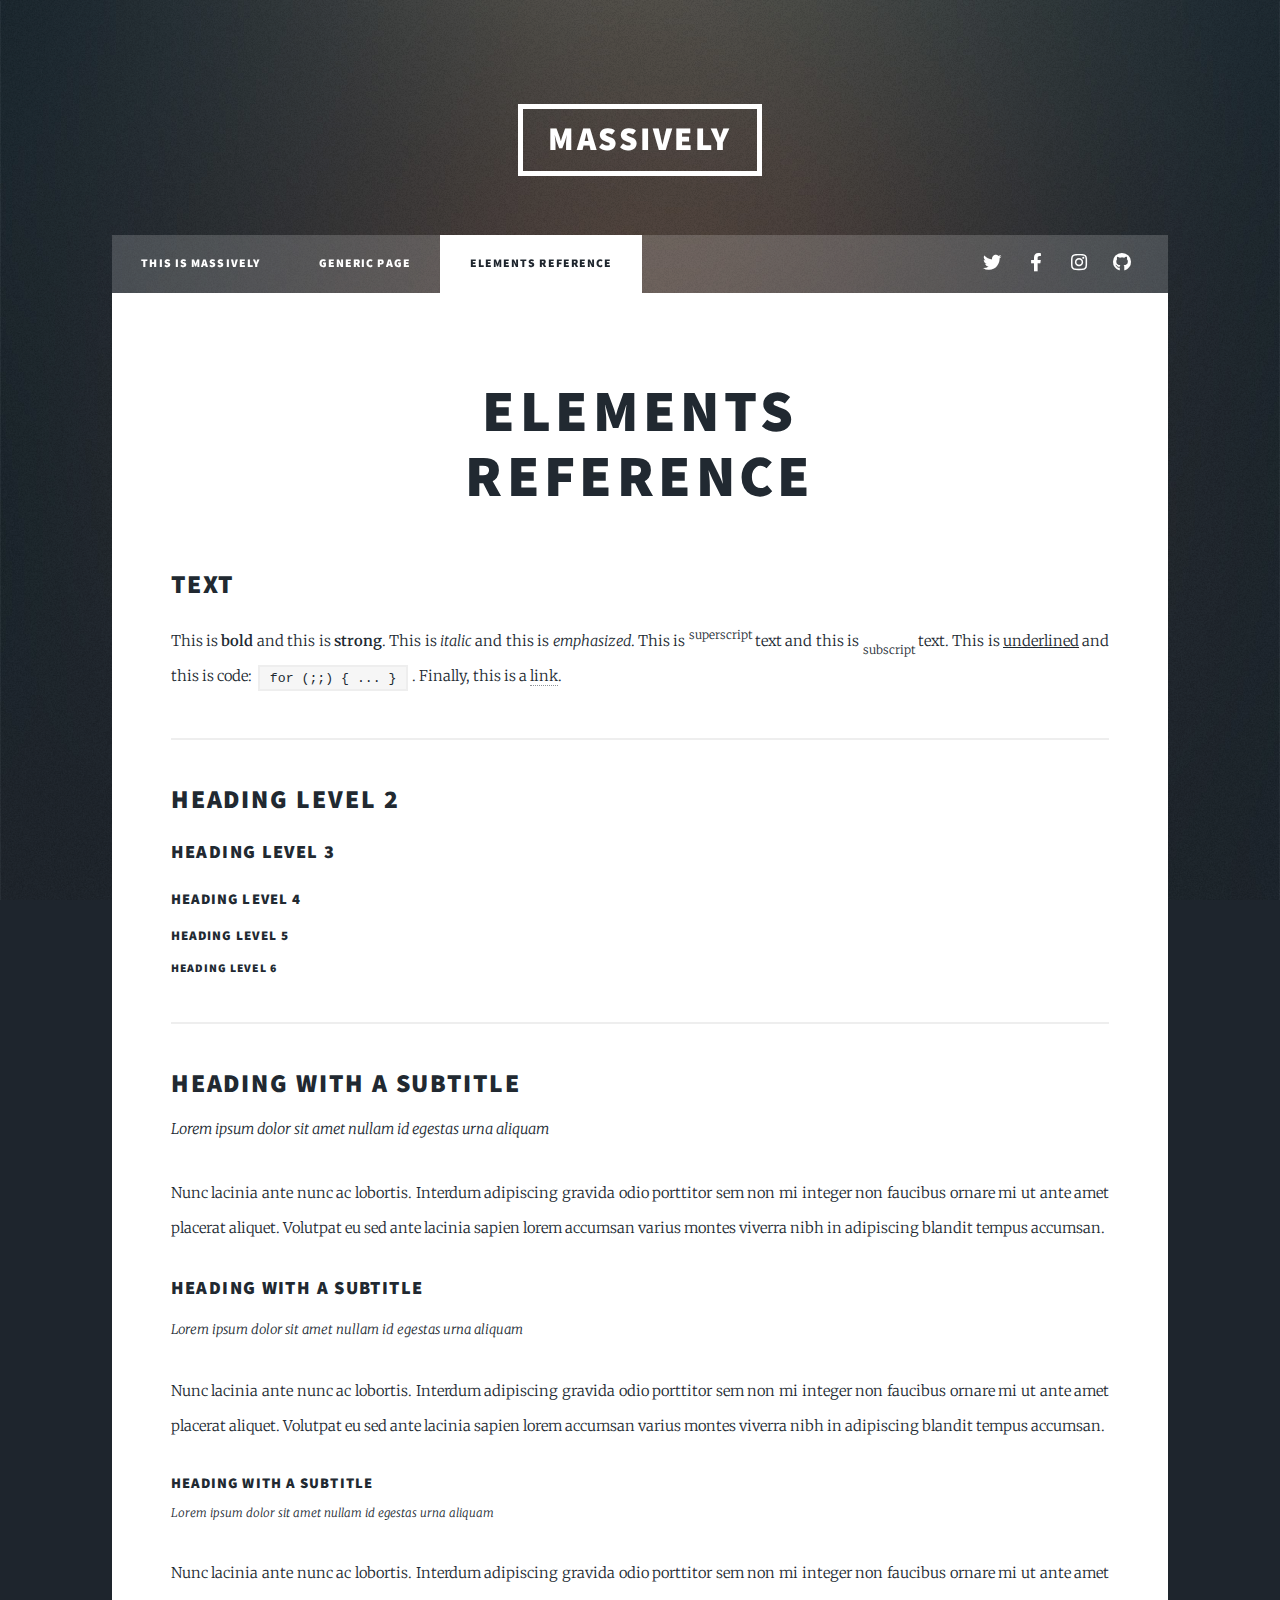
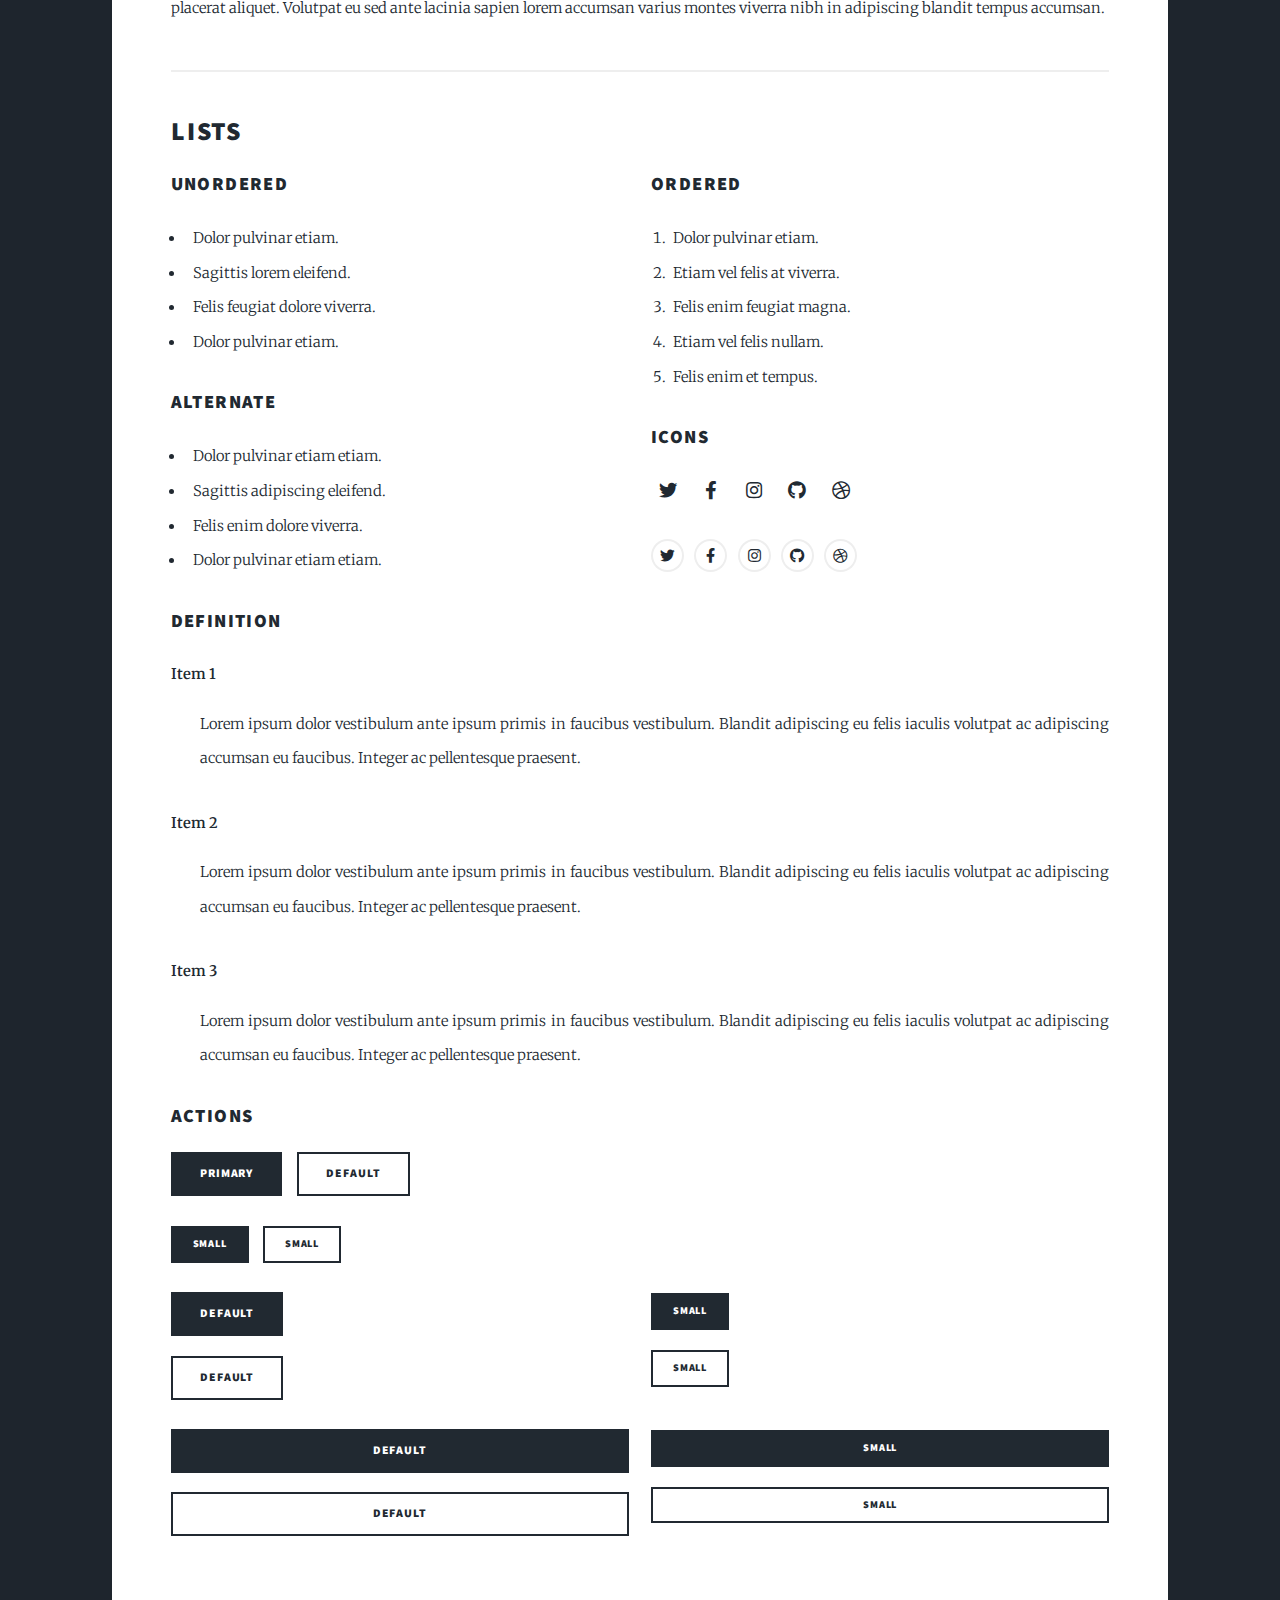
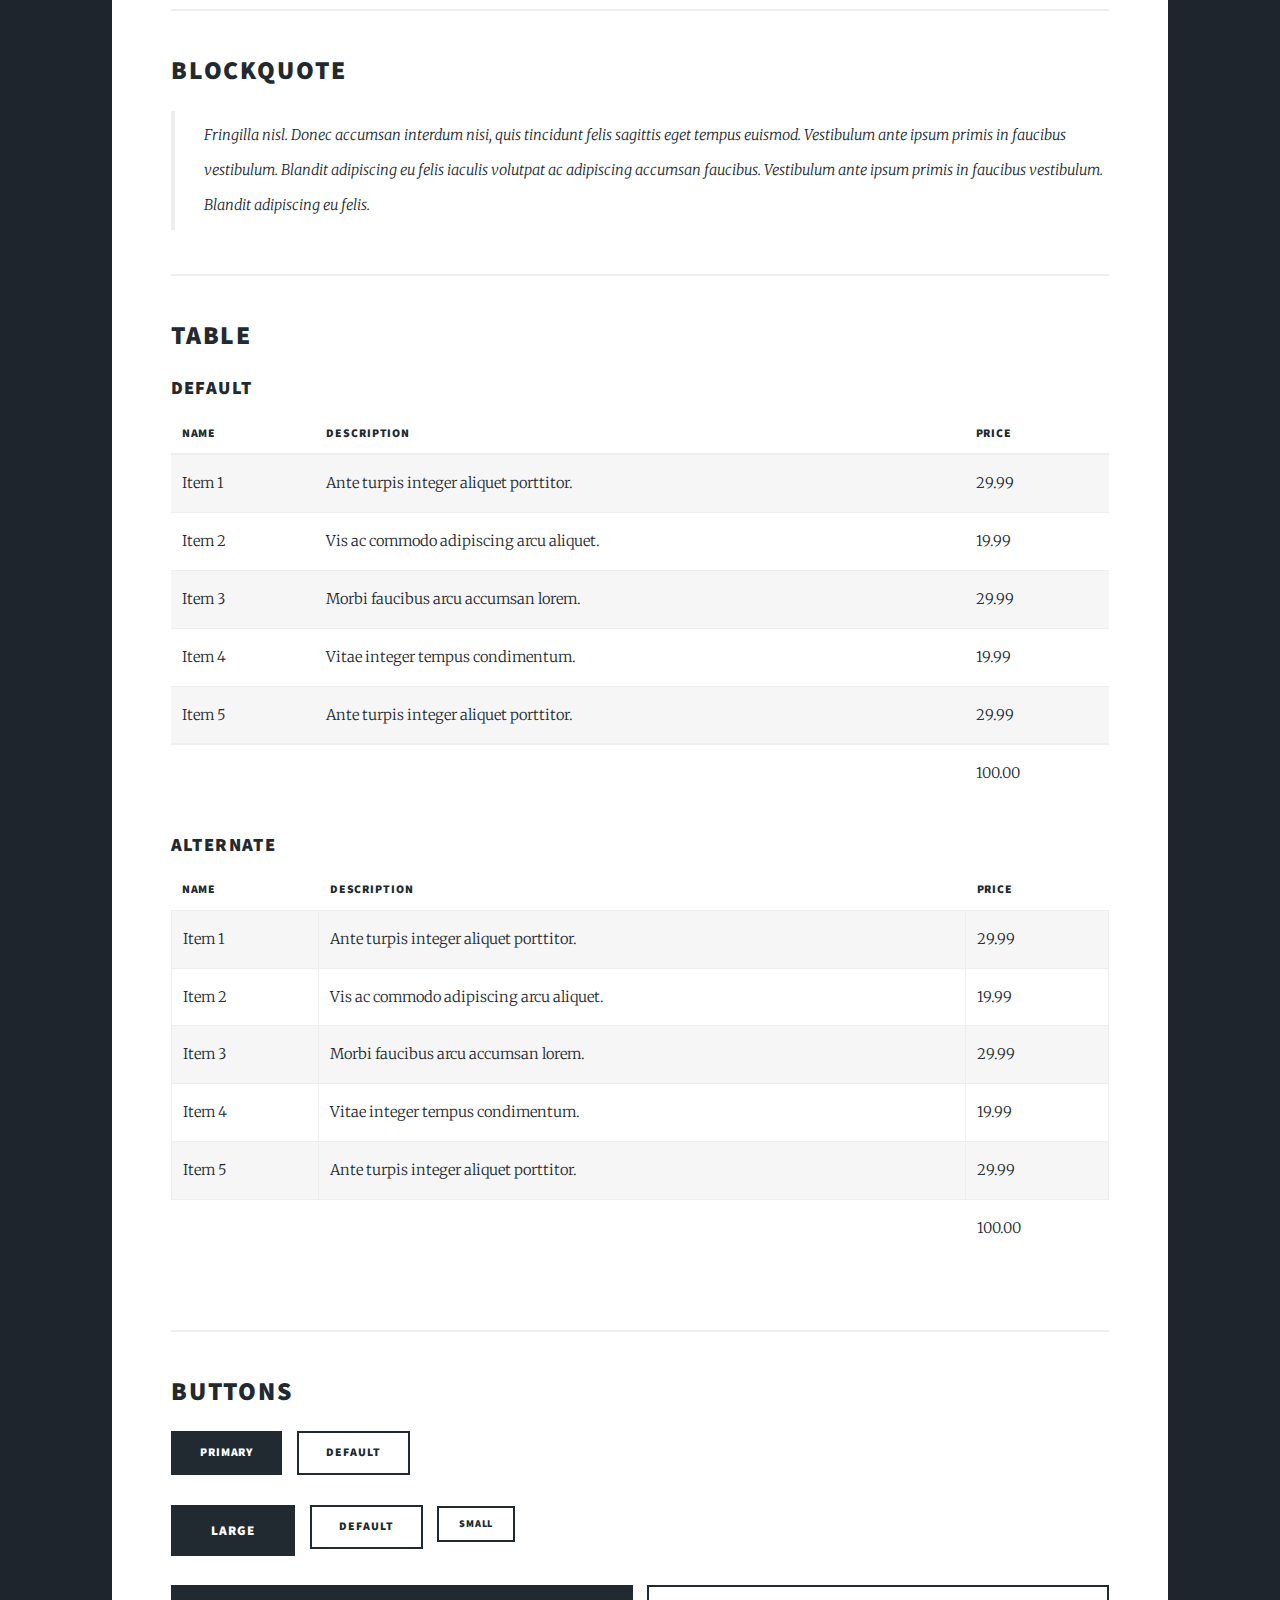
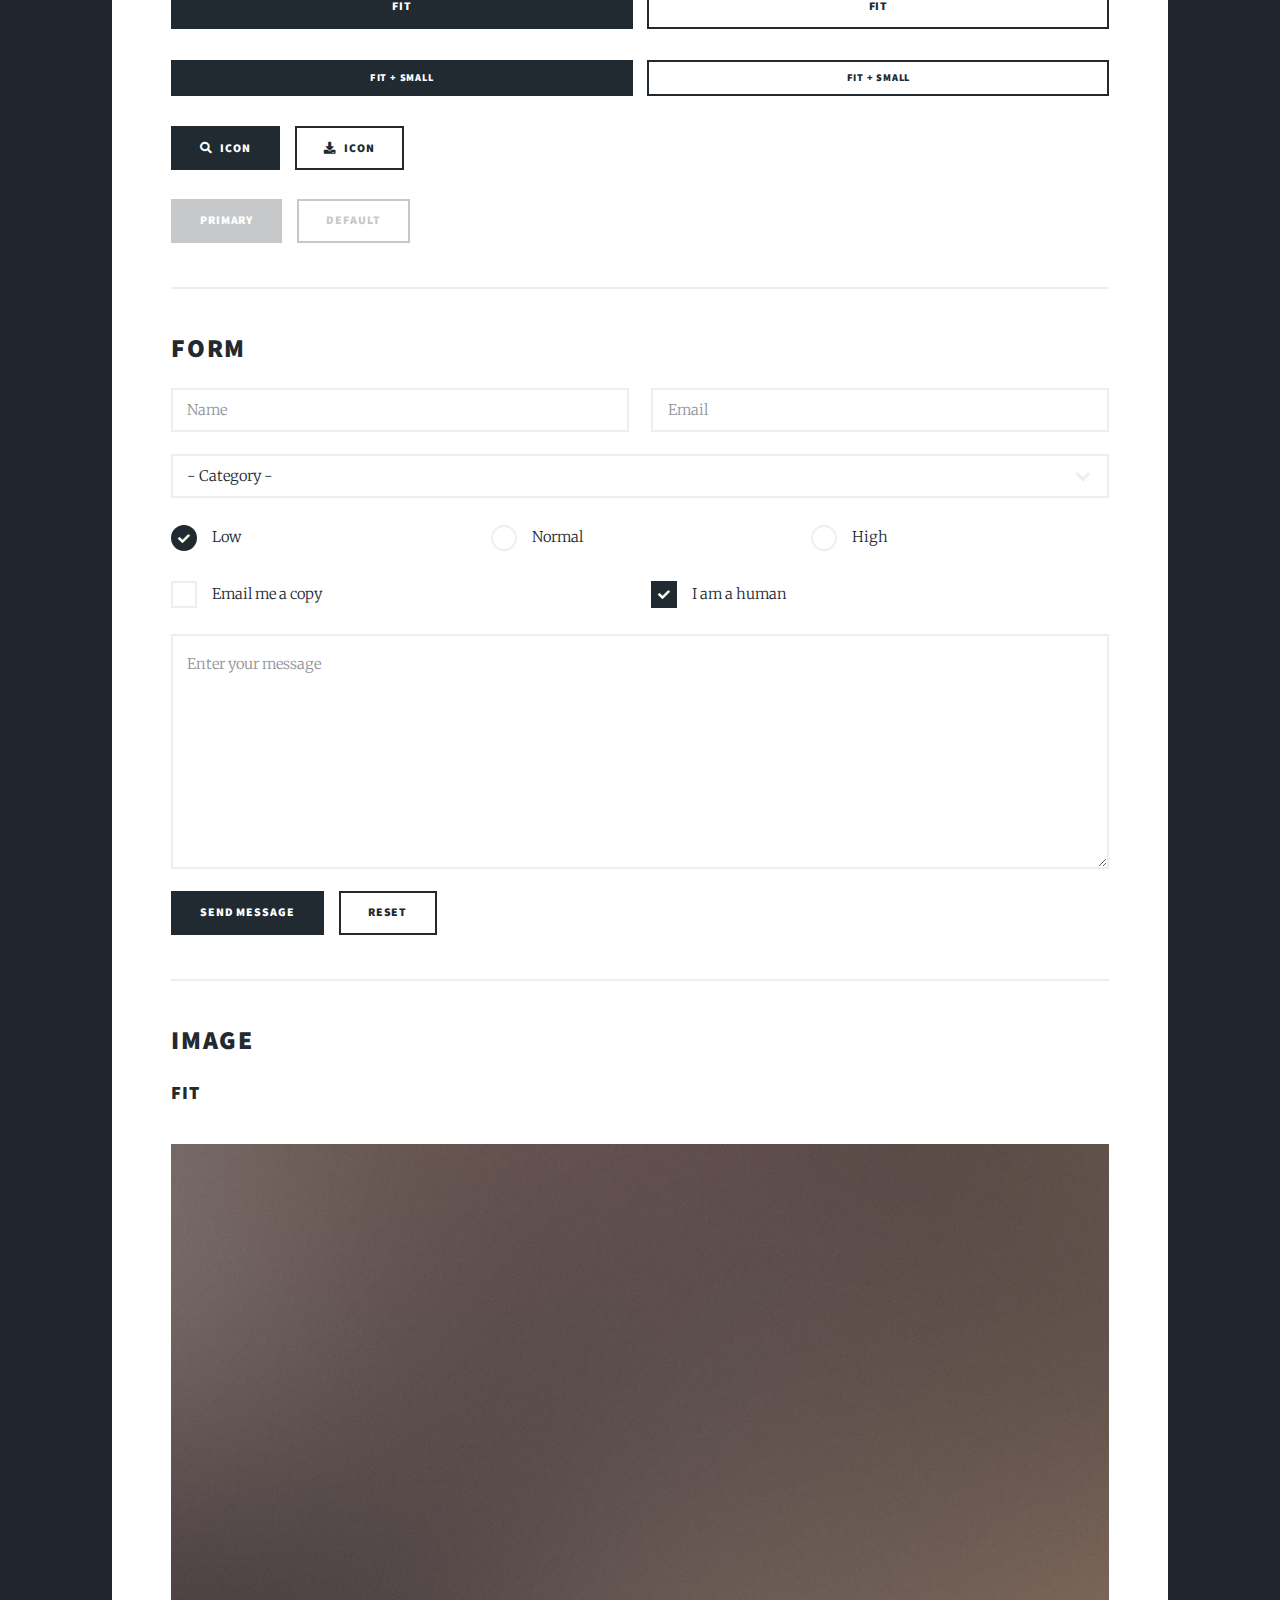
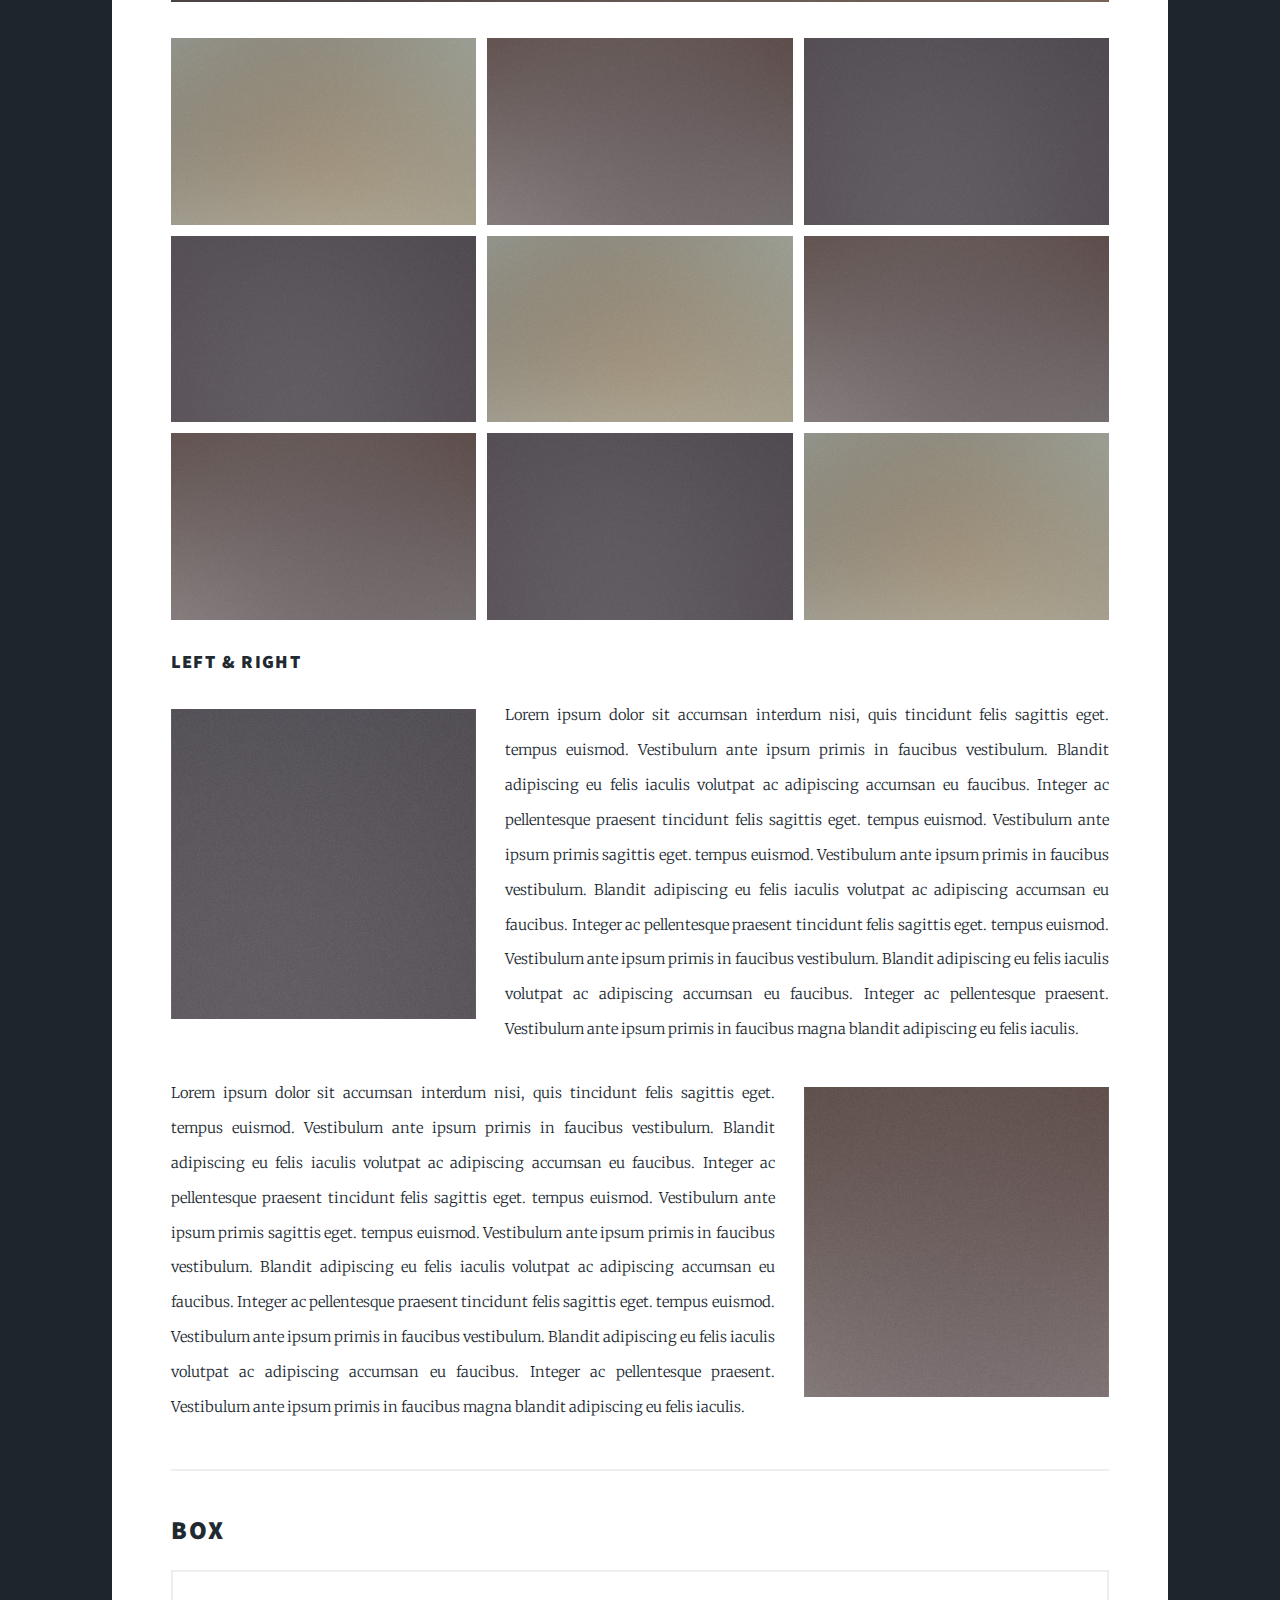
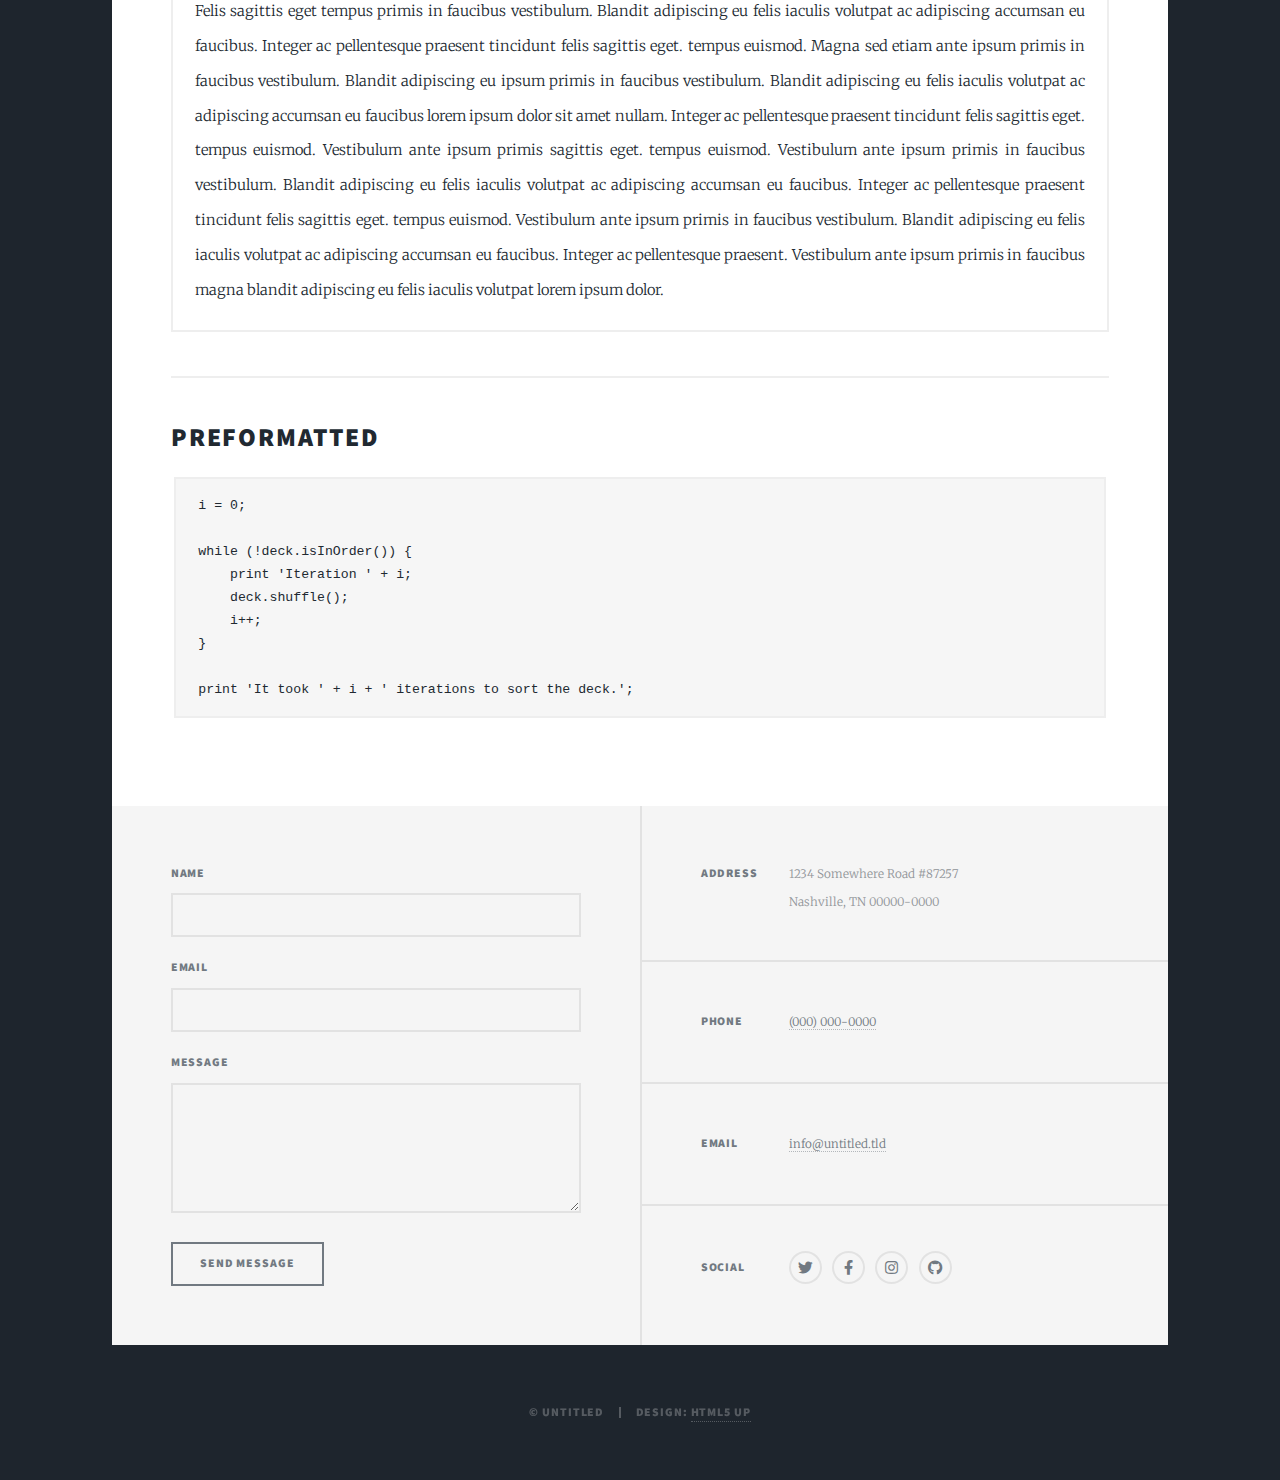
==== elements.html @ c877a927 "Version 1" ====
<!DOCTYPE HTML>
<!--
	Massively by HTML5 UP
	html5up.net | @ajlkn
	Free for personal and commercial use under the CCA 3.0 license (html5up.net/license)
-->
<html>
	<head>
		<title>Elements Reference - Massively by HTML5 UP</title>
		<meta charset="utf-8" />
		<meta name="viewport" content="width=device-width, initial-scale=1, user-scalable=no" />
		<link rel="stylesheet" href="assets/css/main.css" />
		<noscript><link rel="stylesheet" href="assets/css/noscript.css" /></noscript>
	</head>
	<body class="is-preload">

		<!-- Wrapper -->
			<div id="wrapper">

				<!-- Header -->
					<header id="header">
						<a href="index.html" class="logo">Massively</a>
					</header>

				<!-- Nav -->
					<nav id="nav">
						<ul class="links">
							<li><a href="index.html">This is Massively</a></li>
							<li><a href="generic.html">Generic Page</a></li>
							<li class="active"><a href="elements.html">Elements Reference</a></li>
						</ul>
						<ul class="icons">
							<li><a href="#" class="icon brands fa-twitter"><span class="label">Twitter</span></a></li>
							<li><a href="#" class="icon brands fa-facebook-f"><span class="label">Facebook</span></a></li>
							<li><a href="#" class="icon brands fa-instagram"><span class="label">Instagram</span></a></li>
							<li><a href="#" class="icon brands fa-github"><span class="label">GitHub</span></a></li>
						</ul>
					</nav>

				<!-- Main -->
					<div id="main">

						<!-- Post -->
							<section class="post">
								<header class="major">
									<h1>Elements<br />
									Reference</h1>
								</header>

								<!-- Text stuff -->
									<h2>Text</h2>
									<p>This is <b>bold</b> and this is <strong>strong</strong>. This is <i>italic</i> and this is <em>emphasized</em>.
									This is <sup>superscript</sup> text and this is <sub>subscript</sub> text.
									This is <u>underlined</u> and this is code: <code>for (;;) { ... }</code>.
									Finally, this is a <a href="#">link</a>.</p>
									<hr />
									<h2>Heading Level 2</h2>
									<h3>Heading Level 3</h3>
									<h4>Heading Level 4</h4>
									<h5>Heading Level 5</h5>
									<h6>Heading Level 6</h6>
									<hr />
									<header>
										<h2>Heading with a Subtitle</h2>
										<p>Lorem ipsum dolor sit amet nullam id egestas urna aliquam</p>
									</header>
									<p>Nunc lacinia ante nunc ac lobortis. Interdum adipiscing gravida odio porttitor sem non mi integer non faucibus ornare mi ut ante amet placerat aliquet. Volutpat eu sed ante lacinia sapien lorem accumsan varius montes viverra nibh in adipiscing blandit tempus accumsan.</p>
									<header>
										<h3>Heading with a Subtitle</h3>
										<p>Lorem ipsum dolor sit amet nullam id egestas urna aliquam</p>
									</header>
									<p>Nunc lacinia ante nunc ac lobortis. Interdum adipiscing gravida odio porttitor sem non mi integer non faucibus ornare mi ut ante amet placerat aliquet. Volutpat eu sed ante lacinia sapien lorem accumsan varius montes viverra nibh in adipiscing blandit tempus accumsan.</p>
									<header>
										<h4>Heading with a Subtitle</h4>
										<p>Lorem ipsum dolor sit amet nullam id egestas urna aliquam</p>
									</header>
									<p>Nunc lacinia ante nunc ac lobortis. Interdum adipiscing gravida odio porttitor sem non mi integer non faucibus ornare mi ut ante amet placerat aliquet. Volutpat eu sed ante lacinia sapien lorem accumsan varius montes viverra nibh in adipiscing blandit tempus accumsan.</p>

									<hr />

								<!-- Lists -->
									<h2>Lists</h2>
									<div class="row">
										<div class="col-6 col-12-small">

											<h3>Unordered</h3>
											<ul>
												<li>Dolor pulvinar etiam.</li>
												<li>Sagittis lorem eleifend.</li>
												<li>Felis feugiat dolore viverra.</li>
												<li>Dolor pulvinar etiam.</li>
											</ul>

											<h3>Alternate</h3>
											<ul class="alt">
												<li>Dolor pulvinar etiam etiam.</li>
												<li>Sagittis adipiscing eleifend.</li>
												<li>Felis enim dolore viverra.</li>
												<li>Dolor pulvinar etiam etiam.</li>
											</ul>

										</div>
										<div class="col-6 col-12-small">

											<h3>Ordered</h3>
											<ol>
												<li>Dolor pulvinar etiam.</li>
												<li>Etiam vel felis at viverra.</li>
												<li>Felis enim feugiat magna.</li>
												<li>Etiam vel felis nullam.</li>
												<li>Felis enim et tempus.</li>
											</ol>

											<h3>Icons</h3>
											<ul class="icons">
												<li><a href="#" class="icon brands fa-twitter"><span class="label">Twitter</span></a></li>
												<li><a href="#" class="icon brands fa-facebook-f"><span class="label">Facebook</span></a></li>
												<li><a href="#" class="icon brands fa-instagram"><span class="label">Instagram</span></a></li>
												<li><a href="#" class="icon brands fa-github"><span class="label">Github</span></a></li>
												<li><a href="#" class="icon brands fa-dribbble"><span class="label">Dribbble</span></a></li>
											</ul>
											<ul class="icons alt">
												<li><a href="#" class="icon brands alt fa-twitter"><span class="label">Twitter</span></a></li>
												<li><a href="#" class="icon brands alt fa-facebook-f"><span class="label">Facebook</span></a></li>
												<li><a href="#" class="icon brands alt fa-instagram"><span class="label">Instagram</span></a></li>
												<li><a href="#" class="icon brands alt fa-github"><span class="label">Github</span></a></li>
												<li><a href="#" class="icon brands alt fa-dribbble"><span class="label">Dribbble</span></a></li>
											</ul>

										</div>
									</div>
									<h3>Definition</h3>
									<dl>
										<dt>Item 1</dt>
										<dd>
											<p>Lorem ipsum dolor vestibulum ante ipsum primis in faucibus vestibulum. Blandit adipiscing eu felis iaculis volutpat ac adipiscing accumsan eu faucibus. Integer ac pellentesque praesent.</p>
										</dd>
										<dt>Item 2</dt>
										<dd>
											<p>Lorem ipsum dolor vestibulum ante ipsum primis in faucibus vestibulum. Blandit adipiscing eu felis iaculis volutpat ac adipiscing accumsan eu faucibus. Integer ac pellentesque praesent.</p>
										</dd>
										<dt>Item 3</dt>
										<dd>
											<p>Lorem ipsum dolor vestibulum ante ipsum primis in faucibus vestibulum. Blandit adipiscing eu felis iaculis volutpat ac adipiscing accumsan eu faucibus. Integer ac pellentesque praesent.</p>
										</dd>
									</dl>

									<h3>Actions</h3>
									<ul class="actions">
										<li><a href="#" class="button primary">Primary</a></li>
										<li><a href="#" class="button">Default</a></li>
									</ul>
									<ul class="actions small">
										<li><a href="#" class="button primary small">Small</a></li>
										<li><a href="#" class="button small">Small</a></li>
									</ul>
									<div class="row">
										<div class="col-6 col-12-small">
											<ul class="actions stacked">
												<li><a href="#" class="button primary">Default</a></li>
												<li><a href="#" class="button">Default</a></li>
											</ul>
										</div>
										<div class="col-6 col-12-small">
											<ul class="actions stacked">
												<li><a href="#" class="button primary small">Small</a></li>
												<li><a href="#" class="button small">Small</a></li>
											</ul>
										</div>
									</div>
									<div class="row">
										<div class="col-6 col-12-small">
											<ul class="actions stacked">
												<li><a href="#" class="button primary fit">Default</a></li>
												<li><a href="#" class="button fit">Default</a></li>
											</ul>
										</div>
										<div class="col-6 col-12-small">
											<ul class="actions stacked">
												<li><a href="#" class="button primary small fit">Small</a></li>
												<li><a href="#" class="button small fit">Small</a></li>
											</ul>
										</div>
									</div>

									<hr />

								<!-- Blockquote -->
									<h2>Blockquote</h2>
									<blockquote>Fringilla nisl. Donec accumsan interdum nisi, quis tincidunt felis sagittis eget tempus euismod. Vestibulum ante ipsum primis in faucibus vestibulum. Blandit adipiscing eu felis iaculis volutpat ac adipiscing accumsan faucibus. Vestibulum ante ipsum primis in faucibus vestibulum. Blandit adipiscing eu felis.</blockquote>

									<hr />

								<!-- Table -->
									<h2>Table</h2>

									<h3>Default</h3>
									<div class="table-wrapper">
										<table>
											<thead>
												<tr>
													<th>Name</th>
													<th>Description</th>
													<th>Price</th>
												</tr>
											</thead>
											<tbody>
												<tr>
													<td>Item 1</td>
													<td>Ante turpis integer aliquet porttitor.</td>
													<td>29.99</td>
												</tr>
												<tr>
													<td>Item 2</td>
													<td>Vis ac commodo adipiscing arcu aliquet.</td>
													<td>19.99</td>
												</tr>
												<tr>
													<td>Item 3</td>
													<td> Morbi faucibus arcu accumsan lorem.</td>
													<td>29.99</td>
												</tr>
												<tr>
													<td>Item 4</td>
													<td>Vitae integer tempus condimentum.</td>
													<td>19.99</td>
												</tr>
												<tr>
													<td>Item 5</td>
													<td>Ante turpis integer aliquet porttitor.</td>
													<td>29.99</td>
												</tr>
											</tbody>
											<tfoot>
												<tr>
													<td colspan="2"></td>
													<td>100.00</td>
												</tr>
											</tfoot>
										</table>
									</div>

									<h3>Alternate</h3>
									<div class="table-wrapper">
										<table class="alt">
											<thead>
												<tr>
													<th>Name</th>
													<th>Description</th>
													<th>Price</th>
												</tr>
											</thead>
											<tbody>
												<tr>
													<td>Item 1</td>
													<td>Ante turpis integer aliquet porttitor.</td>
													<td>29.99</td>
												</tr>
												<tr>
													<td>Item 2</td>
													<td>Vis ac commodo adipiscing arcu aliquet.</td>
													<td>19.99</td>
												</tr>
												<tr>
													<td>Item 3</td>
													<td> Morbi faucibus arcu accumsan lorem.</td>
													<td>29.99</td>
												</tr>
												<tr>
													<td>Item 4</td>
													<td>Vitae integer tempus condimentum.</td>
													<td>19.99</td>
												</tr>
												<tr>
													<td>Item 5</td>
													<td>Ante turpis integer aliquet porttitor.</td>
													<td>29.99</td>
												</tr>
											</tbody>
											<tfoot>
												<tr>
													<td colspan="2"></td>
													<td>100.00</td>
												</tr>
											</tfoot>
										</table>
									</div>

									<hr />

								<!-- Buttons -->
									<h2>Buttons</h2>
									<ul class="actions">
										<li><a href="#" class="button primary">Primary</a></li>
										<li><a href="#" class="button">Default</a></li>
									</ul>
									<ul class="actions">
										<li><a href="#" class="button primary large">Large</a></li>
										<li><a href="#" class="button">Default</a></li>
										<li><a href="#" class="button small">Small</a></li>
									</ul>
									<ul class="actions fit">
										<li><a href="#" class="button primary fit">Fit</a></li>
										<li><a href="#" class="button fit">Fit</a></li>
									</ul>
									<ul class="actions fit small">
										<li><a href="#" class="button primary fit small">Fit + Small</a></li>
										<li><a href="#" class="button fit small">Fit + Small</a></li>
									</ul>
									<ul class="actions">
										<li><a href="#" class="button primary icon solid fa-search">Icon</a></li>
										<li><a href="#" class="button icon solid fa-download">Icon</a></li>
									</ul>
									<ul class="actions">
										<li><span class="button primary disabled">Primary</span></li>
										<li><span class="button disabled">Default</span></li>
									</ul>

									<hr />

								<!-- Form -->
									<h2>Form</h2>

									<form method="post" action="#">
										<div class="row gtr-uniform">
											<div class="col-6 col-12-xsmall">
												<input type="text" name="demo-name" id="demo-name" value="" placeholder="Name" />
											</div>
											<div class="col-6 col-12-xsmall">
												<input type="email" name="demo-email" id="demo-email" value="" placeholder="Email" />
											</div>
											<!-- Break -->
											<div class="col-12">
												<select name="demo-category" id="demo-category">
													<option value="">- Category -</option>
													<option value="1">Manufacturing</option>
													<option value="1">Shipping</option>
													<option value="1">Administration</option>
													<option value="1">Human Resources</option>
												</select>
											</div>
											<!-- Break -->
											<div class="col-4 col-12-small">
												<input type="radio" id="demo-priority-low" name="demo-priority" checked>
												<label for="demo-priority-low">Low</label>
											</div>
											<div class="col-4 col-12-small">
												<input type="radio" id="demo-priority-normal" name="demo-priority">
												<label for="demo-priority-normal">Normal</label>
											</div>
											<div class="col-4 col-12-small">
												<input type="radio" id="demo-priority-high" name="demo-priority">
												<label for="demo-priority-high">High</label>
											</div>
											<!-- Break -->
											<div class="col-6 col-12-small">
												<input type="checkbox" id="demo-copy" name="demo-copy">
												<label for="demo-copy">Email me a copy</label>
											</div>
											<div class="col-6 col-12-small">
												<input type="checkbox" id="demo-human" name="demo-human" checked>
												<label for="demo-human">I am a human</label>
											</div>
											<!-- Break -->
											<div class="col-12">
												<textarea name="demo-message" id="demo-message" placeholder="Enter your message" rows="6"></textarea>
											</div>
											<!-- Break -->
											<div class="col-12">
												<ul class="actions">
													<li><input type="submit" value="Send Message" class="primary" /></li>
													<li><input type="reset" value="Reset" /></li>
												</ul>
											</div>
										</div>
									</form>

									<hr />

								<!-- Image -->
									<h2>Image</h2>

									<h3>Fit</h3>
									<span class="image fit"><img src="images/pic01.jpg" alt="" /></span>
									<div class="box alt">
										<div class="row gtr-50 gtr-uniform">
											<div class="col-4"><span class="image fit"><img src="images/pic02.jpg" alt="" /></span></div>
											<div class="col-4"><span class="image fit"><img src="images/pic03.jpg" alt="" /></span></div>
											<div class="col-4"><span class="image fit"><img src="images/pic04.jpg" alt="" /></span></div>
											<!-- Break -->
											<div class="col-4"><span class="image fit"><img src="images/pic04.jpg" alt="" /></span></div>
											<div class="col-4"><span class="image fit"><img src="images/pic02.jpg" alt="" /></span></div>
											<div class="col-4"><span class="image fit"><img src="images/pic03.jpg" alt="" /></span></div>
											<!-- Break -->
											<div class="col-4"><span class="image fit"><img src="images/pic03.jpg" alt="" /></span></div>
											<div class="col-4"><span class="image fit"><img src="images/pic04.jpg" alt="" /></span></div>
											<div class="col-4"><span class="image fit"><img src="images/pic02.jpg" alt="" /></span></div>
										</div>
									</div>

									<h3>Left &amp; Right</h3>
									<p><span class="image left"><img src="images/pic08.jpg" alt="" /></span>Lorem ipsum dolor sit accumsan interdum nisi, quis tincidunt felis sagittis eget. tempus euismod. Vestibulum ante ipsum primis in faucibus vestibulum. Blandit adipiscing eu felis iaculis volutpat ac adipiscing accumsan eu faucibus. Integer ac pellentesque praesent tincidunt felis sagittis eget. tempus euismod. Vestibulum ante ipsum primis sagittis eget. tempus euismod. Vestibulum ante ipsum primis in faucibus vestibulum. Blandit adipiscing eu felis iaculis volutpat ac adipiscing accumsan eu faucibus. Integer ac pellentesque praesent tincidunt felis sagittis eget. tempus euismod. Vestibulum ante ipsum primis in faucibus vestibulum. Blandit adipiscing eu felis iaculis volutpat ac adipiscing accumsan eu faucibus. Integer ac pellentesque praesent. Vestibulum ante ipsum primis in faucibus magna blandit adipiscing eu felis iaculis.</p>
									<p><span class="image right"><img src="images/pic09.jpg" alt="" /></span>Lorem ipsum dolor sit accumsan interdum nisi, quis tincidunt felis sagittis eget. tempus euismod. Vestibulum ante ipsum primis in faucibus vestibulum. Blandit adipiscing eu felis iaculis volutpat ac adipiscing accumsan eu faucibus. Integer ac pellentesque praesent tincidunt felis sagittis eget. tempus euismod. Vestibulum ante ipsum primis sagittis eget. tempus euismod. Vestibulum ante ipsum primis in faucibus vestibulum. Blandit adipiscing eu felis iaculis volutpat ac adipiscing accumsan eu faucibus. Integer ac pellentesque praesent tincidunt felis sagittis eget. tempus euismod. Vestibulum ante ipsum primis in faucibus vestibulum. Blandit adipiscing eu felis iaculis volutpat ac adipiscing accumsan eu faucibus. Integer ac pellentesque praesent. Vestibulum ante ipsum primis in faucibus magna blandit adipiscing eu felis iaculis.</p>

									<hr />

								<!-- Box -->
									<h2>Box</h2>
									<div class="box">
										<p>Felis sagittis eget tempus primis in faucibus vestibulum. Blandit adipiscing eu felis iaculis volutpat ac adipiscing accumsan eu faucibus. Integer ac pellentesque praesent tincidunt felis sagittis eget. tempus euismod. Magna sed etiam ante ipsum primis in faucibus vestibulum. Blandit adipiscing eu ipsum primis in faucibus vestibulum. Blandit adipiscing eu felis iaculis volutpat ac adipiscing accumsan eu faucibus lorem ipsum dolor sit amet nullam. Integer ac pellentesque praesent tincidunt felis sagittis eget. tempus euismod. Vestibulum ante ipsum primis sagittis eget. tempus euismod. Vestibulum ante ipsum primis in faucibus vestibulum. Blandit adipiscing eu felis iaculis volutpat ac adipiscing accumsan eu faucibus. Integer ac pellentesque praesent tincidunt felis sagittis eget. tempus euismod. Vestibulum ante ipsum primis in faucibus vestibulum. Blandit adipiscing eu felis iaculis volutpat ac adipiscing accumsan eu faucibus. Integer ac pellentesque praesent. Vestibulum ante ipsum primis in faucibus magna blandit adipiscing eu felis iaculis volutpat lorem ipsum dolor.</p>
									</div>

									<hr />

								<!-- Preformatted Code -->
									<h2>Preformatted</h2>
									<pre><code>i = 0;

while (!deck.isInOrder()) {
    print 'Iteration ' + i;
    deck.shuffle();
    i++;
}

print 'It took ' + i + ' iterations to sort the deck.';
</code></pre>

							</section>

					</div>

				<!-- Footer -->
					<footer id="footer">
						<section>
							<form method="post" action="#">
								<div class="fields">
									<div class="field">
										<label for="name">Name</label>
										<input type="text" name="name" id="name" />
									</div>
									<div class="field">
										<label for="email">Email</label>
										<input type="text" name="email" id="email" />
									</div>
									<div class="field">
										<label for="message">Message</label>
										<textarea name="message" id="message" rows="3"></textarea>
									</div>
								</div>
								<ul class="actions">
									<li><input type="submit" value="Send Message" /></li>
								</ul>
							</form>
						</section>
						<section class="split contact">
							<section class="alt">
								<h3>Address</h3>
								<p>1234 Somewhere Road #87257<br />
								Nashville, TN 00000-0000</p>
							</section>
							<section>
								<h3>Phone</h3>
								<p><a href="#">(000) 000-0000</a></p>
							</section>
							<section>
								<h3>Email</h3>
								<p><a href="#">info@untitled.tld</a></p>
							</section>
							<section>
								<h3>Social</h3>
								<ul class="icons alt">
									<li><a href="#" class="icon brands alt fa-twitter"><span class="label">Twitter</span></a></li>
									<li><a href="#" class="icon brands alt fa-facebook-f"><span class="label">Facebook</span></a></li>
									<li><a href="#" class="icon brands alt fa-instagram"><span class="label">Instagram</span></a></li>
									<li><a href="#" class="icon brands alt fa-github"><span class="label">GitHub</span></a></li>
								</ul>
							</section>
						</section>
					</footer>

				<!-- Copyright -->
					<div id="copyright">
						<ul><li>&copy; Untitled</li><li>Design: <a href="https://html5up.net">HTML5 UP</a></li></ul>
					</div>

			</div>

		<!-- Scripts -->
			<script src="assets/js/jquery.min.js"></script>
			<script src="assets/js/jquery.scrollex.min.js"></script>
			<script src="assets/js/jquery.scrolly.min.js"></script>
			<script src="assets/js/browser.min.js"></script>
			<script src="assets/js/breakpoints.min.js"></script>
			<script src="assets/js/util.js"></script>
			<script src="assets/js/main.js"></script>

	</body>
</html>
---- assets/css/main.css ----
@import url(fontawesome-all.min.css);
@import url("https://fonts.googleapis.com/css?family=Merriweather:300,700,300italic,700italic|Source+Sans+Pro:900");

/*
	Massively by HTML5 UP
	html5up.net | @ajlkn
	Free for personal and commercial use under the CCA 3.0 license (html5up.net/license)
*/

html, body, div, span, applet, object,
iframe, h1, h2, h3, h4, h5, h6, p, blockquote,
pre, a, abbr, acronym, address, big, cite,
code, del, dfn, em, img, ins, kbd, q, s, samp,
small, strike, strong, sub, sup, tt, var, b,
u, i, center, dl, dt, dd, ol, ul, li, fieldset,
form, label, legend, table, caption, tbody,
tfoot, thead, tr, th, td, article, aside,
canvas, details, embed, figure, figcaption,
footer, header, hgroup, menu, nav, output, ruby,
section, summary, time, mark, audio, video {
	margin: 0;
	padding: 0;
	border: 0;
	font-size: 100%;
	font: inherit;
	vertical-align: baseline;}

article, aside, details, figcaption, figure,
footer, header, hgroup, menu, nav, section {
	display: block;}

body {
	line-height: 1;
}

ol, ul {
	list-style: none;
}

blockquote, q {
	quotes: none;
}

	blockquote:before, blockquote:after, q:before, q:after {
		content: '';
		content: none;
	}

table {
	border-collapse: collapse;
	border-spacing: 0;
}

body {
	-webkit-text-size-adjust: none;
}

mark {
	background-color: transparent;
	color: inherit;
}

input::-moz-focus-inner {
	border: 0;
	padding: 0;
}

input, select, textarea {
	-moz-appearance: none;
	-webkit-appearance: none;
	-ms-appearance: none;
	appearance: none;
}

/* Basic */

	@-ms-viewport {
		width: device-width;
	}

	body {
		-ms-overflow-style: scrollbar;
	}

	@media screen and (max-width: 480px) {

		html, body {
			min-width: 320px;
		}

	}

	html {
		box-sizing: border-box;
	}

	*, *:before, *:after {
		box-sizing: inherit;
	}

	body {
		background-color: #1e252d;
	}

		body.is-preload *, body.is-preload *:before, body.is-preload *:after {
			-moz-animation: none !important;
			-webkit-animation: none !important;
			-ms-animation: none !important;
			animation: none !important;
			-moz-transition: none !important;
			-webkit-transition: none !important;
			-ms-transition: none !important;
			transition: none !important;
		}

/* Type */

	html {
		font-size: 16pt;
	}

		@media screen and (max-width: 1680px) {

			html {
				font-size: 12pt;
			}

		}

		@media screen and (max-width: 1280px) {

			html {
				font-size: 11pt;
			}

		}

		@media screen and (max-width: 360px) {

			html {
				font-size: 10pt;
			}

		}

	body {
		color: #212931;
	}

	body, input, select, textarea {
		font-family: "Merriweather", Georgia, serif;
		font-weight: 300;
		font-size: 1rem;
		line-height: 2.375;
	}

	a {
		-moz-transition: color 0.2s ease-in-out, background-color 0.2s ease-in-out, border-color 0.2s ease-in-out, box-shadow 0.2s ease-in-out;
		-webkit-transition: color 0.2s ease-in-out, background-color 0.2s ease-in-out, border-color 0.2s ease-in-out, box-shadow 0.2s ease-in-out;
		-ms-transition: color 0.2s ease-in-out, background-color 0.2s ease-in-out, border-color 0.2s ease-in-out, box-shadow 0.2s ease-in-out;
		transition: color 0.2s ease-in-out, background-color 0.2s ease-in-out, border-color 0.2s ease-in-out, box-shadow 0.2s ease-in-out;
		border-bottom: dotted 1px;
		text-decoration: none;
	}

		a:hover {
			border-bottom-color: transparent;
		}

	strong, b {
		font-weight: 600;
	}

	em, i {
		font-style: italic;
	}

	p {
		text-align: justify;
		margin: 0 0 2rem 0;
	}

	h1, h2, h3, h4, h5, h6 {
		font-family: "Source Sans Pro", Helvetica, sans-serif;
		font-weight: 900;
		line-height: 1.5;
		letter-spacing: 0.075em;
		text-transform: uppercase;
		margin: 0 0 1rem 0;
	}

		h1 a, h2 a, h3 a, h4 a, h5 a, h6 a {
			border-bottom: 0;
			color: inherit;
			text-decoration: none;
		}

	h1 {
		font-size: 4rem;
		line-height: 1.1;
		margin: 0 0 2rem 0;
	}

	h2 {
		font-size: 1.75rem;
		line-height: 1.3;
		margin: 0 0 1.5rem 0;
	}

	h3 {
		font-size: 1.25rem;
		margin: 0 0 1.5rem 0;
	}

	h4 {
		font-size: 1rem;
	}

	h5 {
		font-size: 0.9rem;
	}

	h6 {
		font-size: 0.8rem;
	}

	sub {
		font-size: 0.8rem;
		position: relative;
		top: 0.5rem;
	}

	sup {
		font-size: 0.8rem;
		position: relative;
		top: -0.5rem;
	}

	blockquote {
		border-left: solid 4px;
		font-style: italic;
		margin: 0 0 2rem 0;
		padding: 0.5rem 0 0.5rem 2rem;
	}

	code {
		border: solid 2px;
		font-family: "Courier New", monospace;
		font-size: 0.9rem;
		margin: 0 0.25rem;
		padding: 0.25rem 0.65rem;
	}

	pre {
		-webkit-overflow-scrolling: touch;
		font-family: "Courier New", monospace;
		font-size: 0.9rem;
		margin: 0 0 2rem 0;
	}

		pre code {
			display: block;
			line-height: 1.75;
			padding: 1rem 1.5rem;
			overflow-x: auto;
		}

	hr {
		border: 0;
		border-bottom: solid 2px;
		margin: 3rem 0;
	}

		hr.major {
			margin: 5rem 0;
		}

	.align-left {
		text-align: left;
	}

	.align-center {
		text-align: center;
	}

	.align-right {
		text-align: right;
	}

	input, select, textarea {
		color: #212931;
	}

	a {
		color: #212931;
		border-bottom-color: rgba(33, 41, 49, 0.5);
	}

		a:hover {
			border-bottom-color: transparent;
			color: #18bfef !important;
		}

	strong, b {
		color: #212931;
	}

	h1, h2, h3, h4, h5, h6 {
		color: #212931;
	}

	blockquote {
		border-left-color: #eeeeee;
	}

	code {
		background: rgba(220, 220, 220, 0.25);
		border-color: #eeeeee;
	}

	hr {
		border-bottom-color: #eeeeee;
	}

/* Row */

	.row {
		display: flex;
		flex-wrap: wrap;
		box-sizing: border-box;
		align-items: stretch;
	}

		.row > * {
			box-sizing: border-box;
		}

		.row.gtr-uniform > * > :last-child {
			margin-bottom: 0;
		}

		.row.aln-left {
			justify-content: flex-start;
		}

		.row.aln-center {
			justify-content: center;
		}

		.row.aln-right {
			justify-content: flex-end;
		}

		.row.aln-top {
			align-items: flex-start;
		}

		.row.aln-middle {
			align-items: center;
		}

		.row.aln-bottom {
			align-items: flex-end;
		}

		.row > .imp {
			order: -1;
		}

		.row > .col-1 {
			width: 8.33333%;
		}

		.row > .off-1 {
			margin-left: 8.33333%;
		}

		.row > .col-2 {
			width: 16.66667%;
		}

		.row > .off-2 {
			margin-left: 16.66667%;
		}

		.row > .col-3 {
			width: 25%;
		}

		.row > .off-3 {
			margin-left: 25%;
		}

		.row > .col-4 {
			width: 33.33333%;
		}

		.row > .off-4 {
			margin-left: 33.33333%;
		}

		.row > .col-5 {
			width: 41.66667%;
		}

		.row > .off-5 {
			margin-left: 41.66667%;
		}

		.row > .col-6 {
			width: 50%;
		}

		.row > .off-6 {
			margin-left: 50%;
		}

		.row > .col-7 {
			width: 58.33333%;
		}

		.row > .off-7 {
			margin-left: 58.33333%;
		}

		.row > .col-8 {
			width: 66.66667%;
		}

		.row > .off-8 {
			margin-left: 66.66667%;
		}

		.row > .col-9 {
			width: 75%;
		}

		.row > .off-9 {
			margin-left: 75%;
		}

		.row > .col-10 {
			width: 83.33333%;
		}

		.row > .off-10 {
			margin-left: 83.33333%;
		}

		.row > .col-11 {
			width: 91.66667%;
		}

		.row > .off-11 {
			margin-left: 91.66667%;
		}

		.row > .col-12 {
			width: 100%;
		}

		.row > .off-12 {
			margin-left: 100%;
		}

		.row.gtr-0 {
			margin-top: 0;
			margin-left: 0rem;
		}

			.row.gtr-0 > * {
				padding: 0 0 0 0rem;
			}

			.row.gtr-0.gtr-uniform {
				margin-top: 0rem;
			}

				.row.gtr-0.gtr-uniform > * {
					padding-top: 0rem;
				}

		.row.gtr-25 {
			margin-top: 0;
			margin-left: -0.375rem;
		}

			.row.gtr-25 > * {
				padding: 0 0 0 0.375rem;
			}

			.row.gtr-25.gtr-uniform {
				margin-top: -0.375rem;
			}

				.row.gtr-25.gtr-uniform > * {
					padding-top: 0.375rem;
				}

		.row.gtr-50 {
			margin-top: 0;
			margin-left: -0.75rem;
		}

			.row.gtr-50 > * {
				padding: 0 0 0 0.75rem;
			}

			.row.gtr-50.gtr-uniform {
				margin-top: -0.75rem;
			}

				.row.gtr-50.gtr-uniform > * {
					padding-top: 0.75rem;
				}

		.row {
			margin-top: 0;
			margin-left: -1.5rem;
		}

			.row > * {
				padding: 0 0 0 1.5rem;
			}

			.row.gtr-uniform {
				margin-top: -1.5rem;
			}

				.row.gtr-uniform > * {
					padding-top: 1.5rem;
				}

		.row.gtr-150 {
			margin-top: 0;
			margin-left: -2.25rem;
		}

			.row.gtr-150 > * {
				padding: 0 0 0 2.25rem;
			}

			.row.gtr-150.gtr-uniform {
				margin-top: -2.25rem;
			}

				.row.gtr-150.gtr-uniform > * {
					padding-top: 2.25rem;
				}

		.row.gtr-200 {
			margin-top: 0;
			margin-left: -3rem;
		}

			.row.gtr-200 > * {
				padding: 0 0 0 3rem;
			}

			.row.gtr-200.gtr-uniform {
				margin-top: -3rem;
			}

				.row.gtr-200.gtr-uniform > * {
					padding-top: 3rem;
				}

		@media screen and (max-width: 1680px) {

			.row {
				display: flex;
				flex-wrap: wrap;
				box-sizing: border-box;
				align-items: stretch;
			}

				.row > * {
					box-sizing: border-box;
				}

				.row.gtr-uniform > * > :last-child {
					margin-bottom: 0;
				}

				.row.aln-left {
					justify-content: flex-start;
				}

				.row.aln-center {
					justify-content: center;
				}

				.row.aln-right {
					justify-content: flex-end;
				}

				.row.aln-top {
					align-items: flex-start;
				}

				.row.aln-middle {
					align-items: center;
				}

				.row.aln-bottom {
					align-items: flex-end;
				}

				.row > .imp-xlarge {
					order: -1;
				}

				.row > .col-1-xlarge {
					width: 8.33333%;
				}

				.row > .off-1-xlarge {
					margin-left: 8.33333%;
				}

				.row > .col-2-xlarge {
					width: 16.66667%;
				}

				.row > .off-2-xlarge {
					margin-left: 16.66667%;
				}

				.row > .col-3-xlarge {
					width: 25%;
				}

				.row > .off-3-xlarge {
					margin-left: 25%;
				}

				.row > .col-4-xlarge {
					width: 33.33333%;
				}

				.row > .off-4-xlarge {
					margin-left: 33.33333%;
				}

				.row > .col-5-xlarge {
					width: 41.66667%;
				}

				.row > .off-5-xlarge {
					margin-left: 41.66667%;
				}

				.row > .col-6-xlarge {
					width: 50%;
				}

				.row > .off-6-xlarge {
					margin-left: 50%;
				}

				.row > .col-7-xlarge {
					width: 58.33333%;
				}

				.row > .off-7-xlarge {
					margin-left: 58.33333%;
				}

				.row > .col-8-xlarge {
					width: 66.66667%;
				}

				.row > .off-8-xlarge {
					margin-left: 66.66667%;
				}

				.row > .col-9-xlarge {
					width: 75%;
				}

				.row > .off-9-xlarge {
					margin-left: 75%;
				}

				.row > .col-10-xlarge {
					width: 83.33333%;
				}

				.row > .off-10-xlarge {
					margin-left: 83.33333%;
				}

				.row > .col-11-xlarge {
					width: 91.66667%;
				}

				.row > .off-11-xlarge {
					margin-left: 91.66667%;
				}

				.row > .col-12-xlarge {
					width: 100%;
				}

				.row > .off-12-xlarge {
					margin-left: 100%;
				}

				.row.gtr-0 {
					margin-top: 0;
					margin-left: 0rem;
				}

					.row.gtr-0 > * {
						padding: 0 0 0 0rem;
					}

					.row.gtr-0.gtr-uniform {
						margin-top: 0rem;
					}

						.row.gtr-0.gtr-uniform > * {
							padding-top: 0rem;
						}

				.row.gtr-25 {
					margin-top: 0;
					margin-left: -0.375rem;
				}

					.row.gtr-25 > * {
						padding: 0 0 0 0.375rem;
					}

					.row.gtr-25.gtr-uniform {
						margin-top: -0.375rem;
					}

						.row.gtr-25.gtr-uniform > * {
							padding-top: 0.375rem;
						}

				.row.gtr-50 {
					margin-top: 0;
					margin-left: -0.75rem;
				}

					.row.gtr-50 > * {
						padding: 0 0 0 0.75rem;
					}

					.row.gtr-50.gtr-uniform {
						margin-top: -0.75rem;
					}

						.row.gtr-50.gtr-uniform > * {
							padding-top: 0.75rem;
						}

				.row {
					margin-top: 0;
					margin-left: -1.5rem;
				}

					.row > * {
						padding: 0 0 0 1.5rem;
					}

					.row.gtr-uniform {
						margin-top: -1.5rem;
					}

						.row.gtr-uniform > * {
							padding-top: 1.5rem;
						}

				.row.gtr-150 {
					margin-top: 0;
					margin-left: -2.25rem;
				}

					.row.gtr-150 > * {
						padding: 0 0 0 2.25rem;
					}

					.row.gtr-150.gtr-uniform {
						margin-top: -2.25rem;
					}

						.row.gtr-150.gtr-uniform > * {
							padding-top: 2.25rem;
						}

				.row.gtr-200 {
					margin-top: 0;
					margin-left: -3rem;
				}

					.row.gtr-200 > * {
						padding: 0 0 0 3rem;
					}

					.row.gtr-200.gtr-uniform {
						margin-top: -3rem;
					}

						.row.gtr-200.gtr-uniform > * {
							padding-top: 3rem;
						}

		}

		@media screen and (max-width: 1280px) {

			.row {
				display: flex;
				flex-wrap: wrap;
				box-sizing: border-box;
				align-items: stretch;
			}

				.row > * {
					box-sizing: border-box;
				}

				.row.gtr-uniform > * > :last-child {
					margin-bottom: 0;
				}

				.row.aln-left {
					justify-content: flex-start;
				}

				.row.aln-center {
					justify-content: center;
				}

				.row.aln-right {
					justify-content: flex-end;
				}

				.row.aln-top {
					align-items: flex-start;
				}

				.row.aln-middle {
					align-items: center;
				}

				.row.aln-bottom {
					align-items: flex-end;
				}

				.row > .imp-large {
					order: -1;
				}

				.row > .col-1-large {
					width: 8.33333%;
				}

				.row > .off-1-large {
					margin-left: 8.33333%;
				}

				.row > .col-2-large {
					width: 16.66667%;
				}

				.row > .off-2-large {
					margin-left: 16.66667%;
				}

				.row > .col-3-large {
					width: 25%;
				}

				.row > .off-3-large {
					margin-left: 25%;
				}

				.row > .col-4-large {
					width: 33.33333%;
				}

				.row > .off-4-large {
					margin-left: 33.33333%;
				}

				.row > .col-5-large {
					width: 41.66667%;
				}

				.row > .off-5-large {
					margin-left: 41.66667%;
				}

				.row > .col-6-large {
					width: 50%;
				}

				.row > .off-6-large {
					margin-left: 50%;
				}

				.row > .col-7-large {
					width: 58.33333%;
				}

				.row > .off-7-large {
					margin-left: 58.33333%;
				}

				.row > .col-8-large {
					width: 66.66667%;
				}

				.row > .off-8-large {
					margin-left: 66.66667%;
				}

				.row > .col-9-large {
					width: 75%;
				}

				.row > .off-9-large {
					margin-left: 75%;
				}

				.row > .col-10-large {
					width: 83.33333%;
				}

				.row > .off-10-large {
					margin-left: 83.33333%;
				}

				.row > .col-11-large {
					width: 91.66667%;
				}

				.row > .off-11-large {
					margin-left: 91.66667%;
				}

				.row > .col-12-large {
					width: 100%;
				}

				.row > .off-12-large {
					margin-left: 100%;
				}

				.row.gtr-0 {
					margin-top: 0;
					margin-left: 0rem;
				}

					.row.gtr-0 > * {
						padding: 0 0 0 0rem;
					}

					.row.gtr-0.gtr-uniform {
						margin-top: 0rem;
					}

						.row.gtr-0.gtr-uniform > * {
							padding-top: 0rem;
						}

				.row.gtr-25 {
					margin-top: 0;
					margin-left: -0.375rem;
				}

					.row.gtr-25 > * {
						padding: 0 0 0 0.375rem;
					}

					.row.gtr-25.gtr-uniform {
						margin-top: -0.375rem;
					}

						.row.gtr-25.gtr-uniform > * {
							padding-top: 0.375rem;
						}

				.row.gtr-50 {
					margin-top: 0;
					margin-left: -0.75rem;
				}

					.row.gtr-50 > * {
						padding: 0 0 0 0.75rem;
					}

					.row.gtr-50.gtr-uniform {
						margin-top: -0.75rem;
					}

						.row.gtr-50.gtr-uniform > * {
							padding-top: 0.75rem;
						}

				.row {
					margin-top: 0;
					margin-left: -1.5rem;
				}

					.row > * {
						padding: 0 0 0 1.5rem;
					}

					.row.gtr-uniform {
						margin-top: -1.5rem;
					}

						.row.gtr-uniform > * {
							padding-top: 1.5rem;
						}

				.row.gtr-150 {
					margin-top: 0;
					margin-left: -2.25rem;
				}

					.row.gtr-150 > * {
						padding: 0 0 0 2.25rem;
					}

					.row.gtr-150.gtr-uniform {
						margin-top: -2.25rem;
					}

						.row.gtr-150.gtr-uniform > * {
							padding-top: 2.25rem;
						}

				.row.gtr-200 {
					margin-top: 0;
					margin-left: -3rem;
				}

					.row.gtr-200 > * {
						padding: 0 0 0 3rem;
					}

					.row.gtr-200.gtr-uniform {
						margin-top: -3rem;
					}

						.row.gtr-200.gtr-uniform > * {
							padding-top: 3rem;
						}

		}

		@media screen and (max-width: 980px) {

			.row {
				display: flex;
				flex-wrap: wrap;
				box-sizing: border-box;
				align-items: stretch;
			}

				.row > * {
					box-sizing: border-box;
				}

				.row.gtr-uniform > * > :last-child {
					margin-bottom: 0;
				}

				.row.aln-left {
					justify-content: flex-start;
				}

				.row.aln-center {
					justify-content: center;
				}

				.row.aln-right {
					justify-content: flex-end;
				}

				.row.aln-top {
					align-items: flex-start;
				}

				.row.aln-middle {
					align-items: center;
				}

				.row.aln-bottom {
					align-items: flex-end;
				}

				.row > .imp-medium {
					order: -1;
				}

				.row > .col-1-medium {
					width: 8.33333%;
				}

				.row > .off-1-medium {
					margin-left: 8.33333%;
				}

				.row > .col-2-medium {
					width: 16.66667%;
				}

				.row > .off-2-medium {
					margin-left: 16.66667%;
				}

				.row > .col-3-medium {
					width: 25%;
				}

				.row > .off-3-medium {
					margin-left: 25%;
				}

				.row > .col-4-medium {
					width: 33.33333%;
				}

				.row > .off-4-medium {
					margin-left: 33.33333%;
				}

				.row > .col-5-medium {
					width: 41.66667%;
				}

				.row > .off-5-medium {
					margin-left: 41.66667%;
				}

				.row > .col-6-medium {
					width: 50%;
				}

				.row > .off-6-medium {
					margin-left: 50%;
				}

				.row > .col-7-medium {
					width: 58.33333%;
				}

				.row > .off-7-medium {
					margin-left: 58.33333%;
				}

				.row > .col-8-medium {
					width: 66.66667%;
				}

				.row > .off-8-medium {
					margin-left: 66.66667%;
				}

				.row > .col-9-medium {
					width: 75%;
				}

				.row > .off-9-medium {
					margin-left: 75%;
				}

				.row > .col-10-medium {
					width: 83.33333%;
				}

				.row > .off-10-medium {
					margin-left: 83.33333%;
				}

				.row > .col-11-medium {
					width: 91.66667%;
				}

				.row > .off-11-medium {
					margin-left: 91.66667%;
				}

				.row > .col-12-medium {
					width: 100%;
				}

				.row > .off-12-medium {
					margin-left: 100%;
				}

				.row.gtr-0 {
					margin-top: 0;
					margin-left: 0rem;
				}

					.row.gtr-0 > * {
						padding: 0 0 0 0rem;
					}

					.row.gtr-0.gtr-uniform {
						margin-top: 0rem;
					}

						.row.gtr-0.gtr-uniform > * {
							padding-top: 0rem;
						}

				.row.gtr-25 {
					margin-top: 0;
					margin-left: -0.375rem;
				}

					.row.gtr-25 > * {
						padding: 0 0 0 0.375rem;
					}

					.row.gtr-25.gtr-uniform {
						margin-top: -0.375rem;
					}

						.row.gtr-25.gtr-uniform > * {
							padding-top: 0.375rem;
						}

				.row.gtr-50 {
					margin-top: 0;
					margin-left: -0.75rem;
				}

					.row.gtr-50 > * {
						padding: 0 0 0 0.75rem;
					}

					.row.gtr-50.gtr-uniform {
						margin-top: -0.75rem;
					}

						.row.gtr-50.gtr-uniform > * {
							padding-top: 0.75rem;
						}

				.row {
					margin-top: 0;
					margin-left: -1.5rem;
				}

					.row > * {
						padding: 0 0 0 1.5rem;
					}

					.row.gtr-uniform {
						margin-top: -1.5rem;
					}

						.row.gtr-uniform > * {
							padding-top: 1.5rem;
						}

				.row.gtr-150 {
					margin-top: 0;
					margin-left: -2.25rem;
				}

					.row.gtr-150 > * {
						padding: 0 0 0 2.25rem;
					}

					.row.gtr-150.gtr-uniform {
						margin-top: -2.25rem;
					}

						.row.gtr-150.gtr-uniform > * {
							padding-top: 2.25rem;
						}

				.row.gtr-200 {
					margin-top: 0;
					margin-left: -3rem;
				}

					.row.gtr-200 > * {
						padding: 0 0 0 3rem;
					}

					.row.gtr-200.gtr-uniform {
						margin-top: -3rem;
					}

						.row.gtr-200.gtr-uniform > * {
							padding-top: 3rem;
						}

		}

		@media screen and (max-width: 736px) {

			.row {
				display: flex;
				flex-wrap: wrap;
				box-sizing: border-box;
				align-items: stretch;
			}

				.row > * {
					box-sizing: border-box;
				}

				.row.gtr-uniform > * > :last-child {
					margin-bottom: 0;
				}

				.row.aln-left {
					justify-content: flex-start;
				}

				.row.aln-center {
					justify-content: center;
				}

				.row.aln-right {
					justify-content: flex-end;
				}

				.row.aln-top {
					align-items: flex-start;
				}

				.row.aln-middle {
					align-items: center;
				}

				.row.aln-bottom {
					align-items: flex-end;
				}

				.row > .imp-small {
					order: -1;
				}

				.row > .col-1-small {
					width: 8.33333%;
				}

				.row > .off-1-small {
					margin-left: 8.33333%;
				}

				.row > .col-2-small {
					width: 16.66667%;
				}

				.row > .off-2-small {
					margin-left: 16.66667%;
				}

				.row > .col-3-small {
					width: 25%;
				}

				.row > .off-3-small {
					margin-left: 25%;
				}

				.row > .col-4-small {
					width: 33.33333%;
				}

				.row > .off-4-small {
					margin-left: 33.33333%;
				}

				.row > .col-5-small {
					width: 41.66667%;
				}

				.row > .off-5-small {
					margin-left: 41.66667%;
				}

				.row > .col-6-small {
					width: 50%;
				}

				.row > .off-6-small {
					margin-left: 50%;
				}

				.row > .col-7-small {
					width: 58.33333%;
				}

				.row > .off-7-small {
					margin-left: 58.33333%;
				}

				.row > .col-8-small {
					width: 66.66667%;
				}

				.row > .off-8-small {
					margin-left: 66.66667%;
				}

				.row > .col-9-small {
					width: 75%;
				}

				.row > .off-9-small {
					margin-left: 75%;
				}

				.row > .col-10-small {
					width: 83.33333%;
				}

				.row > .off-10-small {
					margin-left: 83.33333%;
				}

				.row > .col-11-small {
					width: 91.66667%;
				}

				.row > .off-11-small {
					margin-left: 91.66667%;
				}

				.row > .col-12-small {
					width: 100%;
				}

				.row > .off-12-small {
					margin-left: 100%;
				}

				.row.gtr-0 {
					margin-top: 0;
					margin-left: 0rem;
				}

					.row.gtr-0 > * {
						padding: 0 0 0 0rem;
					}

					.row.gtr-0.gtr-uniform {
						margin-top: 0rem;
					}

						.row.gtr-0.gtr-uniform > * {
							padding-top: 0rem;
						}

				.row.gtr-25 {
					margin-top: 0;
					margin-left: -0.375rem;
				}

					.row.gtr-25 > * {
						padding: 0 0 0 0.375rem;
					}

					.row.gtr-25.gtr-uniform {
						margin-top: -0.375rem;
					}

						.row.gtr-25.gtr-uniform > * {
							padding-top: 0.375rem;
						}

				.row.gtr-50 {
					margin-top: 0;
					margin-left: -0.75rem;
				}

					.row.gtr-50 > * {
						padding: 0 0 0 0.75rem;
					}

					.row.gtr-50.gtr-uniform {
						margin-top: -0.75rem;
					}

						.row.gtr-50.gtr-uniform > * {
							padding-top: 0.75rem;
						}

				.row {
					margin-top: 0;
					margin-left: -1.5rem;
				}

					.row > * {
						padding: 0 0 0 1.5rem;
					}

					.row.gtr-uniform {
						margin-top: -1.5rem;
					}

						.row.gtr-uniform > * {
							padding-top: 1.5rem;
						}

				.row.gtr-150 {
					margin-top: 0;
					margin-left: -2.25rem;
				}

					.row.gtr-150 > * {
						padding: 0 0 0 2.25rem;
					}

					.row.gtr-150.gtr-uniform {
						margin-top: -2.25rem;
					}

						.row.gtr-150.gtr-uniform > * {
							padding-top: 2.25rem;
						}

				.row.gtr-200 {
					margin-top: 0;
					margin-left: -3rem;
				}

					.row.gtr-200 > * {
						padding: 0 0 0 3rem;
					}

					.row.gtr-200.gtr-uniform {
						margin-top: -3rem;
					}

						.row.gtr-200.gtr-uniform > * {
							padding-top: 3rem;
						}

		}

		@media screen and (max-width: 480px) {

			.row {
				display: flex;
				flex-wrap: wrap;
				box-sizing: border-box;
				align-items: stretch;
			}

				.row > * {
					box-sizing: border-box;
				}

				.row.gtr-uniform > * > :last-child {
					margin-bottom: 0;
				}

				.row.aln-left {
					justify-content: flex-start;
				}

				.row.aln-center {
					justify-content: center;
				}

				.row.aln-right {
					justify-content: flex-end;
				}

				.row.aln-top {
					align-items: flex-start;
				}

				.row.aln-middle {
					align-items: center;
				}

				.row.aln-bottom {
					align-items: flex-end;
				}

				.row > .imp-xsmall {
					order: -1;
				}

				.row > .col-1-xsmall {
					width: 8.33333%;
				}

				.row > .off-1-xsmall {
					margin-left: 8.33333%;
				}

				.row > .col-2-xsmall {
					width: 16.66667%;
				}

				.row > .off-2-xsmall {
					margin-left: 16.66667%;
				}

				.row > .col-3-xsmall {
					width: 25%;
				}

				.row > .off-3-xsmall {
					margin-left: 25%;
				}

				.row > .col-4-xsmall {
					width: 33.33333%;
				}

				.row > .off-4-xsmall {
					margin-left: 33.33333%;
				}

				.row > .col-5-xsmall {
					width: 41.66667%;
				}

				.row > .off-5-xsmall {
					margin-left: 41.66667%;
				}

				.row > .col-6-xsmall {
					width: 50%;
				}

				.row > .off-6-xsmall {
					margin-left: 50%;
				}

				.row > .col-7-xsmall {
					width: 58.33333%;
				}

				.row > .off-7-xsmall {
					margin-left: 58.33333%;
				}

				.row > .col-8-xsmall {
					width: 66.66667%;
				}

				.row > .off-8-xsmall {
					margin-left: 66.66667%;
				}

				.row > .col-9-xsmall {
					width: 75%;
				}

				.row > .off-9-xsmall {
					margin-left: 75%;
				}

				.row > .col-10-xsmall {
					width: 83.33333%;
				}

				.row > .off-10-xsmall {
					margin-left: 83.33333%;
				}

				.row > .col-11-xsmall {
					width: 91.66667%;
				}

				.row > .off-11-xsmall {
					margin-left: 91.66667%;
				}

				.row > .col-12-xsmall {
					width: 100%;
				}

				.row > .off-12-xsmall {
					margin-left: 100%;
				}

				.row.gtr-0 {
					margin-top: 0;
					margin-left: 0rem;
				}

					.row.gtr-0 > * {
						padding: 0 0 0 0rem;
					}

					.row.gtr-0.gtr-uniform {
						margin-top: 0rem;
					}

						.row.gtr-0.gtr-uniform > * {
							padding-top: 0rem;
						}

				.row.gtr-25 {
					margin-top: 0;
					margin-left: -0.375rem;
				}

					.row.gtr-25 > * {
						padding: 0 0 0 0.375rem;
					}

					.row.gtr-25.gtr-uniform {
						margin-top: -0.375rem;
					}

						.row.gtr-25.gtr-uniform > * {
							padding-top: 0.375rem;
						}

				.row.gtr-50 {
					margin-top: 0;
					margin-left: -0.75rem;
				}

					.row.gtr-50 > * {
						padding: 0 0 0 0.75rem;
					}

					.row.gtr-50.gtr-uniform {
						margin-top: -0.75rem;
					}

						.row.gtr-50.gtr-uniform > * {
							padding-top: 0.75rem;
						}

				.row {
					margin-top: 0;
					margin-left: -1.5rem;
				}

					.row > * {
						padding: 0 0 0 1.5rem;
					}

					.row.gtr-uniform {
						margin-top: -1.5rem;
					}

						.row.gtr-uniform > * {
							padding-top: 1.5rem;
						}

				.row.gtr-150 {
					margin-top: 0;
					margin-left: -2.25rem;
				}

					.row.gtr-150 > * {
						padding: 0 0 0 2.25rem;
					}

					.row.gtr-150.gtr-uniform {
						margin-top: -2.25rem;
					}

						.row.gtr-150.gtr-uniform > * {
							padding-top: 2.25rem;
						}

				.row.gtr-200 {
					margin-top: 0;
					margin-left: -3rem;
				}

					.row.gtr-200 > * {
						padding: 0 0 0 3rem;
					}

					.row.gtr-200.gtr-uniform {
						margin-top: -3rem;
					}

						.row.gtr-200.gtr-uniform > * {
							padding-top: 3rem;
						}

		}

		@media screen and (max-width: 360px) {

			.row {
				display: flex;
				flex-wrap: wrap;
				box-sizing: border-box;
				align-items: stretch;
			}

				.row > * {
					box-sizing: border-box;
				}

				.row.gtr-uniform > * > :last-child {
					margin-bottom: 0;
				}

				.row.aln-left {
					justify-content: flex-start;
				}

				.row.aln-center {
					justify-content: center;
				}

				.row.aln-right {
					justify-content: flex-end;
				}

				.row.aln-top {
					align-items: flex-start;
				}

				.row.aln-middle {
					align-items: center;
				}

				.row.aln-bottom {
					align-items: flex-end;
				}

				.row > .imp-xxsmall {
					order: -1;
				}

				.row > .col-1-xxsmall {
					width: 8.33333%;
				}

				.row > .off-1-xxsmall {
					margin-left: 8.33333%;
				}

				.row > .col-2-xxsmall {
					width: 16.66667%;
				}

				.row > .off-2-xxsmall {
					margin-left: 16.66667%;
				}

				.row > .col-3-xxsmall {
					width: 25%;
				}

				.row > .off-3-xxsmall {
					margin-left: 25%;
				}

				.row > .col-4-xxsmall {
					width: 33.33333%;
				}

				.row > .off-4-xxsmall {
					margin-left: 33.33333%;
				}

				.row > .col-5-xxsmall {
					width: 41.66667%;
				}

				.row > .off-5-xxsmall {
					margin-left: 41.66667%;
				}

				.row > .col-6-xxsmall {
					width: 50%;
				}

				.row > .off-6-xxsmall {
					margin-left: 50%;
				}

				.row > .col-7-xxsmall {
					width: 58.33333%;
				}

				.row > .off-7-xxsmall {
					margin-left: 58.33333%;
				}

				.row > .col-8-xxsmall {
					width: 66.66667%;
				}

				.row > .off-8-xxsmall {
					margin-left: 66.66667%;
				}

				.row > .col-9-xxsmall {
					width: 75%;
				}

				.row > .off-9-xxsmall {
					margin-left: 75%;
				}

				.row > .col-10-xxsmall {
					width: 83.33333%;
				}

				.row > .off-10-xxsmall {
					margin-left: 83.33333%;
				}

				.row > .col-11-xxsmall {
					width: 91.66667%;
				}

				.row > .off-11-xxsmall {
					margin-left: 91.66667%;
				}

				.row > .col-12-xxsmall {
					width: 100%;
				}

				.row > .off-12-xxsmall {
					margin-left: 100%;
				}

				.row.gtr-0 {
					margin-top: 0;
					margin-left: 0rem;
				}

					.row.gtr-0 > * {
						padding: 0 0 0 0rem;
					}

					.row.gtr-0.gtr-uniform {
						margin-top: 0rem;
					}

						.row.gtr-0.gtr-uniform > * {
							padding-top: 0rem;
						}

				.row.gtr-25 {
					margin-top: 0;
					margin-left: -0.375rem;
				}

					.row.gtr-25 > * {
						padding: 0 0 0 0.375rem;
					}

					.row.gtr-25.gtr-uniform {
						margin-top: -0.375rem;
					}

						.row.gtr-25.gtr-uniform > * {
							padding-top: 0.375rem;
						}

				.row.gtr-50 {
					margin-top: 0;
					margin-left: -0.75rem;
				}

					.row.gtr-50 > * {
						padding: 0 0 0 0.75rem;
					}

					.row.gtr-50.gtr-uniform {
						margin-top: -0.75rem;
					}

						.row.gtr-50.gtr-uniform > * {
							padding-top: 0.75rem;
						}

				.row {
					margin-top: 0;
					margin-left: -1.5rem;
				}

					.row > * {
						padding: 0 0 0 1.5rem;
					}

					.row.gtr-uniform {
						margin-top: -1.5rem;
					}

						.row.gtr-uniform > * {
							padding-top: 1.5rem;
						}

				.row.gtr-150 {
					margin-top: 0;
					margin-left: -2.25rem;
				}

					.row.gtr-150 > * {
						padding: 0 0 0 2.25rem;
					}

					.row.gtr-150.gtr-uniform {
						margin-top: -2.25rem;
					}

						.row.gtr-150.gtr-uniform > * {
							padding-top: 2.25rem;
						}

				.row.gtr-200 {
					margin-top: 0;
					margin-left: -3rem;
				}

					.row.gtr-200 > * {
						padding: 0 0 0 3rem;
					}

					.row.gtr-200.gtr-uniform {
						margin-top: -3rem;
					}

						.row.gtr-200.gtr-uniform > * {
							padding-top: 3rem;
						}

		}

/* Box */

	.box {
		border: solid 2px;
		margin-bottom: 2rem;
		padding: 1.5rem;
	}

		.box > :last-child,
		.box > :last-child > :last-child,
		.box > :last-child > :last-child > :last-child {
			margin-bottom: 0;
		}

		.box.alt {
			border: 0;
			border-radius: 0;
			padding: 0;
		}

	.box {
		border-color: #eeeeee;
	}

/* Button */

	input[type="submit"],
	input[type="reset"],
	input[type="button"],
	button,
	.button {
		-moz-appearance: none;
		-webkit-appearance: none;
		-ms-appearance: none;
		appearance: none;
		-moz-transition: background-color 0.2s ease-in-out, box-shadow 0.2s ease-in-out, color 0.2s ease-in-out;
		-webkit-transition: background-color 0.2s ease-in-out, box-shadow 0.2s ease-in-out, color 0.2s ease-in-out;
		-ms-transition: background-color 0.2s ease-in-out, box-shadow 0.2s ease-in-out, color 0.2s ease-in-out;
		transition: background-color 0.2s ease-in-out, box-shadow 0.2s ease-in-out, color 0.2s ease-in-out;
		border: 0;
		border-radius: 0;
		cursor: pointer;
		display: inline-block;
		font-family: "Source Sans Pro", Helvetica, sans-serif;
		font-size: 0.8rem;
		font-weight: 900;
		letter-spacing: 0.075em;
		height: 3rem;
		line-height: 3rem;
		padding: 0 2rem;
		text-align: center;
		text-decoration: none;
		text-transform: uppercase;
		white-space: nowrap;
	}

		input[type="submit"].icon:before,
		input[type="reset"].icon:before,
		input[type="button"].icon:before,
		button.icon:before,
		.button.icon:before {
			margin-right: 0.5rem;
		}

		input[type="submit"].icon.solo,
		input[type="reset"].icon.solo,
		input[type="button"].icon.solo,
		button.icon.solo,
		.button.icon.solo {
			position: relative;
			width: 4rem;
			height: 4rem;
			line-height: 4rem;
			border-radius: 4rem;
			text-indent: 4rem;
			overflow: hidden;
			padding: 0;
			white-space: nowrap;
		}

			input[type="submit"].icon.solo:before,
			input[type="reset"].icon.solo:before,
			input[type="button"].icon.solo:before,
			button.icon.solo:before,
			.button.icon.solo:before {
				position: absolute;
				display: block;
				top: 0;
				left: 0;
				width: inherit;
				height: inherit;
				line-height: inherit;
				font-size: 1.25rem;
				margin-right: 0;
				text-align: center;
				text-indent: 0;
			}

		input[type="submit"].fit,
		input[type="reset"].fit,
		input[type="button"].fit,
		button.fit,
		.button.fit {
			width: 100%;
		}

		input[type="submit"].small,
		input[type="reset"].small,
		input[type="button"].small,
		button.small,
		.button.small {
			font-size: 0.7rem;
			height: 2.5rem;
			line-height: 2.5rem;
			padding: 0 1.5rem;
		}

		input[type="submit"].large,
		input[type="reset"].large,
		input[type="button"].large,
		button.large,
		.button.large {
			font-size: 0.9rem;
			height: 3.5rem;
			line-height: 3.5rem;
			padding: 0 2.75rem;
		}

		@media screen and (max-width: 980px) {

			input[type="submit"],
			input[type="reset"],
			input[type="button"],
			button,
			.button {
				font-size: 0.9rem;
				height: 3.25rem;
				line-height: 3.25rem;
			}

				input[type="submit"].large,
				input[type="reset"].large,
				input[type="button"].large,
				button.large,
				.button.large {
					font-size: 1rem;
					height: 3.75rem;
					line-height: 3.75rem;
				}

		}

		input[type="submit"].disabled, input[type="submit"]:disabled,
		input[type="reset"].disabled,
		input[type="reset"]:disabled,
		input[type="button"].disabled,
		input[type="button"]:disabled,
		button.disabled,
		button:disabled,
		.button.disabled,
		.button:disabled {
			pointer-events: none;
			opacity: 0.25;
		}

	input[type="submit"],
	input[type="reset"],
	input[type="button"],
	button,
	.button {
		background-color: transparent;
		box-shadow: inset 0 0 0 2px #212931;
		color: #212931 !important;
	}

		input[type="submit"]:hover,
		input[type="reset"]:hover,
		input[type="button"]:hover,
		button:hover,
		.button:hover {
			box-shadow: inset 0 0 0 2px #18bfef;
			color: #18bfef !important;
		}

		input[type="submit"].primary,
		input[type="reset"].primary,
		input[type="button"].primary,
		button.primary,
		.button.primary {
			background-color: #212931;
			box-shadow: none;
			color: #ffffff !important;
		}

			input[type="submit"].primary:hover,
			input[type="reset"].primary:hover,
			input[type="button"].primary:hover,
			button.primary:hover,
			.button.primary:hover {
				background-color: #18bfef;
			}

/* Form */

	form {
		margin: 0 0 2rem 0;
	}

		form > :last-child {
			margin-bottom: 0;
		}

		form > .fields {
			display: -moz-flex;
			display: -webkit-flex;
			display: -ms-flex;
			display: flex;
			-moz-flex-wrap: wrap;
			-webkit-flex-wrap: wrap;
			-ms-flex-wrap: wrap;
			flex-wrap: wrap;
			width: calc(100% + 3rem);
			margin: -1.5rem 0 2rem -1.5rem;
		}

			form > .fields > .field {
				-moz-flex-grow: 0;
				-webkit-flex-grow: 0;
				-ms-flex-grow: 0;
				flex-grow: 0;
				-moz-flex-shrink: 0;
				-webkit-flex-shrink: 0;
				-ms-flex-shrink: 0;
				flex-shrink: 0;
				padding: 1.5rem 0 0 1.5rem;
				width: calc(100% - 1.5rem);
			}

				form > .fields > .field.half {
					width: calc(50% - 0.75rem);
				}

				form > .fields > .field.third {
					width: calc(100%/3 - 0.5rem);
				}

				form > .fields > .field.quarter {
					width: calc(25% - 0.375rem);
				}

		@media screen and (max-width: 480px) {

			form > .fields {
				width: calc(100% + 3rem);
				margin: -1.5rem 0 2rem -1.5rem;
			}

				form > .fields > .field {
					padding: 1.5rem 0 0 1.5rem;
					width: calc(100% - 1.5rem);
				}

					form > .fields > .field.half {
						width: calc(100% - 1.5rem);
					}

					form > .fields > .field.third {
						width: calc(100% - 1.5rem);
					}

					form > .fields > .field.quarter {
						width: calc(100% - 1.5rem);
					}

		}

	label {
		display: block;
		font-family: "Source Sans Pro", Helvetica, sans-serif;
		font-weight: 900;
		line-height: 1.5;
		letter-spacing: 0.075em;
		font-size: 0.8rem;
		text-transform: uppercase;
		margin: 0 0 0.75rem 0;
	}

		@media screen and (max-width: 980px) {

			label {
				font-size: 0.9rem;
			}

		}

	input[type="text"],
	input[type="password"],
	input[type="email"],
	select,
	textarea {
		-moz-appearance: none;
		-webkit-appearance: none;
		-ms-appearance: none;
		appearance: none;
		background: transparent;
		border-radius: 0;
		border: solid 2px;
		color: inherit;
		display: block;
		outline: 0;
		padding: 0 1rem;
		text-decoration: none;
		width: 100%;
	}

		input[type="text"]:invalid,
		input[type="password"]:invalid,
		input[type="email"]:invalid,
		select:invalid,
		textarea:invalid {
			box-shadow: none;
		}

	select {
		background-size: 1.25rem;
		background-repeat: no-repeat;
		background-position: calc(100% - 1rem) center;
		height: 3rem;
		padding-right: 3rem;
		text-overflow: ellipsis;
	}

		select:focus::-ms-value {
			background-color: transparent;
		}

		select::-ms-expand {
			display: none;
		}

	input[type="text"],
	input[type="password"],
	input[type="email"],
	select {
		height: 3rem;
	}

	textarea {
		padding: 0.75rem 1rem;
	}

	input[type="checkbox"],
	input[type="radio"] {
		-moz-appearance: none;
		-webkit-appearance: none;
		-ms-appearance: none;
		appearance: none;
		display: block;
		float: left;
		margin-right: -2rem;
		opacity: 0;
		width: 1rem;
		z-index: -1;
	}

		input[type="checkbox"] + label,
		input[type="radio"] + label {
			text-decoration: none;
			cursor: pointer;
			display: inline-block;
			font-size: 1rem;
			letter-spacing: 0;
			font-family: "Merriweather", Georgia, serif;
			text-transform: none;
			font-weight: 300;
			padding-left: 2.8rem;
			padding-right: 1rem;
			position: relative;
		}

			input[type="checkbox"] + label:before,
			input[type="radio"] + label:before {
				-moz-osx-font-smoothing: grayscale;
				-webkit-font-smoothing: antialiased;
				display: inline-block;
				font-style: normal;
				font-variant: normal;
				text-rendering: auto;
				line-height: 1;
				text-transform: none !important;
				font-family: 'Font Awesome 5 Free';
				font-weight: 900;
			}

			input[type="checkbox"] + label:before,
			input[type="radio"] + label:before {
				border-radius: 0;
				border: solid 2px;
				content: '';
				display: inline-block;
				font-size: 0.8rem;
				height: 1.8rem;
				left: 0;
				line-height: 1.65rem;
				position: absolute;
				text-align: center;
				top: -0.125rem;
				width: 1.8rem;
			}

		input[type="checkbox"]:checked + label:before,
		input[type="radio"]:checked + label:before {
			content: '\f00c';
		}

	input[type="checkbox"] + label:before {
		border-radius: 0;
	}

	input[type="radio"] + label:before {
		border-radius: 100%;
	}

	::-webkit-input-placeholder {
		opacity: 1.0;
	}

	:-moz-placeholder {
		opacity: 1.0;
	}

	::-moz-placeholder {
		opacity: 1.0;
	}

	:-ms-input-placeholder {
		opacity: 1.0;
	}

	label {
		color: #212931;
	}

	input[type="text"],
	input[type="password"],
	input[type="email"],
	select,
	textarea {
		border-color: #eeeeee;
	}

		input[type="text"]:focus,
		input[type="password"]:focus,
		input[type="email"]:focus,
		select:focus,
		textarea:focus {
			border-color: #18bfef;
		}

	select {
		background-image: url("data:image/svg+xml;charset=utf8,%3Csvg xmlns='http://www.w3.org/2000/svg' width='40' height='40' preserveAspectRatio='none' viewBox='0 0 40 40'%3E%3Cpath d='M9.4,12.3l10.4,10.4l10.4-10.4c0.2-0.2,0.5-0.4,0.9-0.4c0.3,0,0.6,0.1,0.9,0.4l3.3,3.3c0.2,0.2,0.4,0.5,0.4,0.9 c0,0.4-0.1,0.6-0.4,0.9L20.7,31.9c-0.2,0.2-0.5,0.4-0.9,0.4c-0.3,0-0.6-0.1-0.9-0.4L4.3,17.3c-0.2-0.2-0.4-0.5-0.4-0.9 c0-0.4,0.1-0.6,0.4-0.9l3.3-3.3c0.2-0.2,0.5-0.4,0.9-0.4S9.1,12.1,9.4,12.3z' fill='%23eeeeee' /%3E%3C/svg%3E");
	}

		select option {
			background-color: #ffffff;
			color: #212931;
		}

	.select-wrapper:before {
		color: #eeeeee;
	}

	input[type="checkbox"] + label,
	input[type="radio"] + label {
		color: #212931;
	}

		input[type="checkbox"] + label:before,
		input[type="radio"] + label:before {
			border-color: #eeeeee;
		}

	input[type="checkbox"]:checked + label:before,
	input[type="radio"]:checked + label:before {
		background-color: #212931;
		border-color: #212931;
		color: #ffffff;
	}

	input[type="checkbox"]:focus + label:before,
	input[type="radio"]:focus + label:before {
		border-color: #18bfef;
	}

	::-webkit-input-placeholder {
		color: #909498 !important;
	}

	:-moz-placeholder {
		color: #909498 !important;
	}

	::-moz-placeholder {
		color: #909498 !important;
	}

	:-ms-input-placeholder {
		color: #909498 !important;
	}

	.formerize-placeholder {
		color: #909498 !important;
	}

/* Icon */

	.icon {
		text-decoration: none;
		border-bottom: none;
		position: relative;
	}

		.icon:before {
			-moz-osx-font-smoothing: grayscale;
			-webkit-font-smoothing: antialiased;
			display: inline-block;
			font-style: normal;
			font-variant: normal;
			text-rendering: auto;
			line-height: 1;
			text-transform: none !important;
			font-family: 'Font Awesome 5 Free';
			font-weight: 400;
		}

		.icon > .label {
			display: none;
		}

		.icon:before {
			line-height: inherit;
		}

		.icon.solid:before {
			font-weight: 900;
		}

		.icon.brands:before {
			font-family: 'Font Awesome 5 Brands';
		}

/* Image */

	.image {
		border: 0;
		display: inline-block;
		position: relative;
	}

		.image img {
			display: block;
		}

		.image.left, .image.right {
			max-width: 40%;
		}

			.image.left img, .image.right img {
				width: 100%;
			}

		.image.left {
			float: left;
			margin: 0 2rem 2rem 0;
			top: 0.75rem;
		}

		.image.right {
			float: right;
			margin: 0 0 2rem 2rem;
			top: 0.75rem;
		}

		.image.fit {
			display: block;
			margin: 2.5rem 0;
			width: 100%;
		}

			.image.fit:first-child {
				margin-top: 0;
			}

			.image.fit img {
				width: 100%;
			}

		.image.main {
			display: block;
			margin: 4rem 0;
			width: 100%;
		}

			.image.main:first-child {
				margin-top: 0;
			}

			.image.main img {
				width: 100%;
			}

		@media screen and (max-width: 736px) {

			.image.fit {
				margin: 2rem 0;
			}

			.image.main {
				margin: 2rem 0;
			}

		}

	a.image {
		overflow: hidden;
	}

		a.image img {
			-moz-transition: -moz-transform 0.2s ease-out;
			-webkit-transition: -webkit-transform 0.2s ease-out;
			-ms-transition: -ms-transform 0.2s ease-out;
			transition: transform 0.2s ease-out;
		}

		a.image:hover img {
			-moz-transform: scale(1.05);
			-webkit-transform: scale(1.05);
			-ms-transform: scale(1.05);
			transform: scale(1.05);
		}

/* Actions */

	ul.actions {
		display: -moz-flex;
		display: -webkit-flex;
		display: -ms-flex;
		display: flex;
		cursor: default;
		list-style: none;
		margin-left: -1rem;
		padding-left: 0;
	}

		ul.actions li {
			padding: 0 0 0 1rem;
			vertical-align: middle;
		}

		ul.actions.special {
			-moz-justify-content: center;
			-webkit-justify-content: center;
			-ms-justify-content: center;
			justify-content: center;
			width: 100%;
			margin-left: 0;
		}

			ul.actions.special li:first-child {
				padding-left: 0;
			}

		ul.actions.stacked {
			-moz-flex-direction: column;
			-webkit-flex-direction: column;
			-ms-flex-direction: column;
			flex-direction: column;
			margin-left: 0;
		}

			ul.actions.stacked li {
				padding: 1.3rem 0 0 0;
			}

				ul.actions.stacked li:first-child {
					padding-top: 0;
				}

		ul.actions.fit {
			width: calc(100% + 1rem);
		}

			ul.actions.fit li {
				-moz-flex-grow: 1;
				-webkit-flex-grow: 1;
				-ms-flex-grow: 1;
				flex-grow: 1;
				-moz-flex-shrink: 1;
				-webkit-flex-shrink: 1;
				-ms-flex-shrink: 1;
				flex-shrink: 1;
				width: 100%;
			}

				ul.actions.fit li > * {
					width: 100%;
				}

			ul.actions.fit.stacked {
				width: 100%;
			}

		@media screen and (max-width: 480px) {

			ul.actions:not(.fixed) {
				-moz-flex-direction: column;
				-webkit-flex-direction: column;
				-ms-flex-direction: column;
				flex-direction: column;
				margin-left: 0;
				width: 100% !important;
			}

				ul.actions:not(.fixed) li {
					-moz-flex-grow: 1;
					-webkit-flex-grow: 1;
					-ms-flex-grow: 1;
					flex-grow: 1;
					-moz-flex-shrink: 1;
					-webkit-flex-shrink: 1;
					-ms-flex-shrink: 1;
					flex-shrink: 1;
					padding: 1rem 0 0 0;
					text-align: center;
					width: 100%;
				}

					ul.actions:not(.fixed) li > * {
						width: 100%;
					}

					ul.actions:not(.fixed) li:first-child {
						padding-top: 0;
					}

					ul.actions:not(.fixed) li input[type="submit"],
					ul.actions:not(.fixed) li input[type="reset"],
					ul.actions:not(.fixed) li input[type="button"],
					ul.actions:not(.fixed) li button,
					ul.actions:not(.fixed) li .button {
						width: 100%;
					}

						ul.actions:not(.fixed) li input[type="submit"].icon:before,
						ul.actions:not(.fixed) li input[type="reset"].icon:before,
						ul.actions:not(.fixed) li input[type="button"].icon:before,
						ul.actions:not(.fixed) li button.icon:before,
						ul.actions:not(.fixed) li .button.icon:before {
							margin-left: -0.5rem;
						}

		}

/* Icons */

	ul.icons {
		cursor: default;
		list-style: none;
		padding-left: 0;
	}

		ul.icons li {
			display: inline-block;
			padding: 0 0.5rem 0 0;
			vertical-align: middle;
		}

			ul.icons li:last-child {
				padding-right: 0;
			}

			ul.icons li .icon:before {
				width: 2.25rem;
				height: 2.25rem;
				line-height: 2.25rem;
				display: inline-block;
				text-align: center;
				border-radius: 100%;
				font-size: 1.25rem;
			}

		ul.icons.alt li .icon:before {
			-moz-transition: color 0.2s ease-in-out, background-color 0.2s ease-in-out, border-color 0.2s ease-in-out, box-shadow 0.2s ease-in-out;
			-webkit-transition: color 0.2s ease-in-out, background-color 0.2s ease-in-out, border-color 0.2s ease-in-out, box-shadow 0.2s ease-in-out;
			-ms-transition: color 0.2s ease-in-out, background-color 0.2s ease-in-out, border-color 0.2s ease-in-out, box-shadow 0.2s ease-in-out;
			transition: color 0.2s ease-in-out, background-color 0.2s ease-in-out, border-color 0.2s ease-in-out, box-shadow 0.2s ease-in-out;
			font-size: 1rem;
		}

/* List */

	ol {
		list-style: decimal;
		margin: 0 0 2rem 0;
		padding-left: 1.25rem;
	}

		ol li {
			padding-left: 0.25rem;
		}

	ul {
		list-style: disc;
		margin: 0 0 2rem 0;
		padding-left: 1rem;
	}

		ul li {
			padding-left: 0.5rem;
		}

		ul.divided {
			list-style: none;
			padding-left: 0;
		}

			ul.divided li {
				border-top: solid 1px;
				padding: 0.5rem 0;
			}

				ul.divided li:first-child {
					border-top: 0;
					padding-top: 0;
				}

	dl {
		margin: 0 0 2rem 0;
	}

		dl dt {
			display: block;
			font-weight: 600;
			margin: 0 0 1rem 0;
		}

		dl dd {
			margin-left: 2rem;
		}

	ul.divided li {
		border-top-color: #eeeeee;
	}

	ul.icons li a.icon:hover:before {
		color: #18bfef;
	}

	ul.icons.alt li .icon:before {
		box-shadow: inset 0 0 0 2px #eeeeee;
	}

	ul.icons.alt li a.icon:hover:before {
		box-shadow: inset 0 0 0 2px #18bfef;
	}

/* Section/Article */

	section.special, article.special {
		text-align: center;
	}

	header {
		cursor: default;
	}

		header > .date {
			display: block;
			font-size: 0.8rem;
			height: 1;
			margin: 0 0 1rem 0;
			position: relative;
		}

		header > p {
			font-style: italic;
		}

		header > h1 + p {
			font-size: 1.1rem;
			margin-top: -0.5rem;
			line-height: 2;
		}

		header > h2 + p {
			font-size: 1rem;
			margin-top: -0.75rem;
		}

		header > h3 + p {
			font-size: 0.9rem;
			margin-top: -0.75rem;
		}

		header > h4 + p {
			font-size: 0.8rem;
			margin-top: -0.75rem;
		}

		header.major {
			margin: 0 0 4rem 0;
			text-align: center;
		}

			header.major > :last-child {
				margin-bottom: 0;
			}

			header.major > p {
				margin-top: 0;
				text-align: center;
			}

			header.major > .date {
				font-size: 1rem;
				margin: 0 0 4rem 0;
			}

				header.major > .date:before, header.major > .date:after {
					content: '';
					display: block;
					position: absolute;
					top: 50%;
					width: calc(50% - 6rem);
					border-top: solid 2px;
				}

				header.major > .date:before {
					left: 0;
				}

				header.major > .date:after {
					right: 0;
				}

		@media screen and (max-width: 980px) {

			header br {
				display: none;
			}

		}

		@media screen and (max-width: 736px) {

			header.major {
				margin: 0 0 2rem 0;
			}

		}

	header.major .date:before, header.major .date:after {
		border-top-color: #eeeeee;
	}

/* Table */

	.table-wrapper {
		-webkit-overflow-scrolling: touch;
		overflow-x: auto;
	}

	table {
		margin: 0 0 2rem 0;
		width: 100%;
	}

		table tbody tr {
			border: solid 1px;
			border-left: 0;
			border-right: 0;
		}

		table td {
			padding: 0.75rem 0.75rem;
		}

		table th {
			font-family: "Source Sans Pro", Helvetica, sans-serif;
			font-size: 0.8rem;
			font-weight: 900;
			letter-spacing: 0.075em;
			line-height: 1.5;
			padding: 0 0.75rem 0.75rem 0.75rem;
			text-align: left;
			text-transform: uppercase;
		}

			@media screen and (max-width: 980px) {

				table th {
					font-size: 0.9rem;
				}

			}

		table thead {
			border-bottom: solid 2px;
		}

		table tfoot {
			border-top: solid 2px;
		}

		table.alt {
			border-collapse: separate;
		}

			table.alt tbody tr td {
				border: solid 1px;
				border-left-width: 0;
				border-top-width: 0;
			}

				table.alt tbody tr td:first-child {
					border-left-width: 1px;
				}

			table.alt tbody tr:first-child td {
				border-top-width: 1px;
			}

			table.alt thead {
				border-bottom: 0;
			}

			table.alt tfoot {
				border-top: 0;
			}

	table tbody tr {
		border-color: #eeeeee;
	}

		table tbody tr:nth-child(2n + 1) {
			background-color: rgba(220, 220, 220, 0.25);
		}

	table th {
		color: #212931;
	}

	table thead {
		border-bottom-color: #eeeeee;
	}

	table tfoot {
		border-top-color: #eeeeee;
	}

	table.alt tbody tr td {
		border-color: #eeeeee;
	}

/* Pagination */

	.pagination {
		display: -moz-inline-flex;
		display: -webkit-inline-flex;
		display: -ms-inline-flex;
		display: inline-flex;
		-moz-user-select: none;
		-webkit-user-select: none;
		-ms-user-select: none;
		user-select: none;
		cursor: default;
		list-style: none;
		margin: 0 0 2rem 2px;
		padding: 0;
	}

		.pagination a, .pagination span {
			-moz-transition: background-color 0.2s ease-in-out, border-color 0.2s ease-in-out, box-shadow 0.2s ease-in-out, color 0.2s ease-in-out;
			-webkit-transition: background-color 0.2s ease-in-out, border-color 0.2s ease-in-out, box-shadow 0.2s ease-in-out, color 0.2s ease-in-out;
			-ms-transition: background-color 0.2s ease-in-out, border-color 0.2s ease-in-out, box-shadow 0.2s ease-in-out, color 0.2s ease-in-out;
			transition: background-color 0.2s ease-in-out, border-color 0.2s ease-in-out, box-shadow 0.2s ease-in-out, color 0.2s ease-in-out;
			border: solid 2px;
			display: inline-block;
			font-family: "Source Sans Pro", Helvetica, sans-serif;
			font-size: 0.8rem;
			font-weight: 900;
			height: 3rem;
			letter-spacing: 0.075em;
			line-height: calc(3rem - 4px);
			margin-left: -2px;
			min-width: 3rem;
			position: relative;
			text-align: center;
			text-decoration: none;
			text-transform: uppercase;
		}

		.pagination .next, .pagination .previous {
			text-decoration: none;
			padding: 0 1.75rem;
		}

			.pagination .next:before, .pagination .previous:before {
				-moz-osx-font-smoothing: grayscale;
				-webkit-font-smoothing: antialiased;
				display: inline-block;
				font-style: normal;
				font-variant: normal;
				text-rendering: auto;
				line-height: 1;
				text-transform: none !important;
				font-family: 'Font Awesome 5 Free';
				font-weight: 900;
			}

			.pagination .next:before, .pagination .previous:before {
				display: inline-block;
				color: inherit !important;
				line-height: inherit;
			}

		.pagination .previous:before {
			content: '\f104';
			margin-right: 0.9375em;
		}

		.pagination .next:before {
			content: '\f105';
			float: right;
			margin-left: 0.9375em;
		}

		@media screen and (max-width: 980px) {

			.pagination a, .pagination span {
				font-size: 0.9rem;
			}

		}

		@media screen and (max-width: 480px) {

			.pagination .page, .pagination .extra {
				display: none;
			}

		}

	.pagination a, .pagination span {
		border-color: #eeeeee;
	}

	.pagination a {
		color: #212931 !important;
	}

		.pagination a:hover {
			color: #18bfef !important;
			border-color: #18bfef;
			z-index: 1;
		}

			.pagination a:hover + a,
			.pagination a:hover + span {
				border-left-color: #18bfef;
			}

		.pagination a.active {
			background-color: #eeeeee;
		}

	.pagination span {
		color: #eeeeee;
	}

/* Wrapper */

	#wrapper {
		-moz-transition: opacity 0.5s ease;
		-webkit-transition: opacity 0.5s ease;
		-ms-transition: opacity 0.5s ease;
		transition: opacity 0.5s ease;
		position: relative;
		z-index: 1;
		overflow: hidden;
	}

		#wrapper > .bg {
			position: absolute;
			top: 0;
			left: 0;
			width: 100%;
			height: 100%;
			background-color: #212931;
			background-image: url("../../images/overlay.png"), linear-gradient(0deg, rgba(0, 0, 0, 0.1), rgba(0, 0, 0, 0.1)), url("../../images/bg.jpg");
			background-size: auto,								auto,														100% auto;
			background-position: center,								center,														top center;
			background-repeat: repeat,								no-repeat,													no-repeat;
			background-attachment: scroll,								scroll,														scroll;
			z-index: -1;
		}

			#wrapper > .bg.fixed {
				position: fixed;
				width: 100vw;
				height: 100vh;
			}

		#wrapper.fade-in:before {
			pointer-events: none;
			-moz-transition: opacity 1s ease-in-out;
			-webkit-transition: opacity 1s ease-in-out;
			-ms-transition: opacity 1s ease-in-out;
			transition: opacity 1s ease-in-out;
			-moz-transition-delay: 0.75s;
			-webkit-transition-delay: 0.75s;
			-ms-transition-delay: 0.75s;
			transition-delay: 0.75s;
			background: #1e252d;
			content: '';
			display: block;
			height: 100%;
			left: 0;
			opacity: 0;
			position: fixed;
			top: 0;
			width: 100%;
		}

		body.is-preload #wrapper.fade-in:before {
			opacity: 1;
		}

		@media screen and (orientation: portrait) {

			#wrapper > .bg {
				background-size: auto,								auto,														auto 175%;
			}

		}

/* Intro */

	#intro {
		color: #ffffff;
		padding: 8rem 4rem 6rem 4rem ;
		-moz-align-items: center;
		-webkit-align-items: center;
		-ms-align-items: center;
		align-items: center;
		display: -moz-flex;
		display: -webkit-flex;
		display: -ms-flex;
		display: flex;
		-moz-flex-direction: column;
		-webkit-flex-direction: column;
		-ms-flex-direction: column;
		flex-direction: column;
		-moz-justify-content: -moz-flex-end;
		-webkit-justify-content: -webkit-flex-end;
		-ms-justify-content: -ms-flex-end;
		justify-content: flex-end;
		-moz-transition: opacity 1s ease, -moz-transform 1s ease;
		-webkit-transition: opacity 1s ease, -webkit-transform 1s ease;
		-ms-transition: opacity 1s ease, -ms-transform 1s ease;
		transition: opacity 1s ease, transform 1s ease;
		position: relative;
		cursor: default;
		text-align: center;
		z-index: 1;
		min-height: 100vh;
	}

		#intro input, #intro select, #intro textarea {
			color: #ffffff;
		}

		#intro a {
			color: #ffffff;
			border-bottom-color: rgba(255, 255, 255, 0.5);
		}

			#intro a:hover {
				border-bottom-color: transparent;
				color: #18bfef !important;
			}

		#intro strong, #intro b {
			color: #ffffff;
		}

		#intro h1, #intro h2, #intro h3, #intro h4, #intro h5, #intro h6 {
			color: #ffffff;
		}

		#intro blockquote {
			border-left-color: #ffffff;
		}

		#intro code {
			background: rgba(255, 255, 255, 0.075);
			border-color: #ffffff;
		}

		#intro hr {
			border-bottom-color: #ffffff;
		}

		#intro input[type="submit"],
		#intro input[type="reset"],
		#intro input[type="button"],
		#intro button,
		#intro .button {
			background-color: transparent;
			box-shadow: inset 0 0 0 2px #ffffff;
			color: #ffffff !important;
		}

			#intro input[type="submit"]:hover,
			#intro input[type="reset"]:hover,
			#intro input[type="button"]:hover,
			#intro button:hover,
			#intro .button:hover {
				box-shadow: inset 0 0 0 2px #18bfef;
				color: #18bfef !important;
			}

			#intro input[type="submit"].primary,
			#intro input[type="reset"].primary,
			#intro input[type="button"].primary,
			#intro button.primary,
			#intro .button.primary {
				background-color: #ffffff;
				box-shadow: none;
				color: #1e252d !important;
			}

				#intro input[type="submit"].primary:hover,
				#intro input[type="reset"].primary:hover,
				#intro input[type="button"].primary:hover,
				#intro button.primary:hover,
				#intro .button.primary:hover {
					background-color: #18bfef;
				}

		#intro h1 {
			font-size: 5rem;
			line-height: 1;
		}

		#intro p {
			font-size: 1.25rem;
			font-style: italic;
			margin-top: -0.25rem;
			text-align: center;
		}

		#intro + #header {
			margin-top: -20rem;
		}

			#intro + #header .logo {
				-moz-transform: translateY(2rem);
				-webkit-transform: translateY(2rem);
				-ms-transform: translateY(2rem);
				transform: translateY(2rem);
				opacity: 0;
				visibility: hidden;
			}

		#intro.hidden {
			pointer-events: none;
			-moz-transform: translateY(2rem);
			-webkit-transform: translateY(2rem);
			-ms-transform: translateY(2rem);
			transform: translateY(2rem);
			-moz-transition: opacity 0.5s ease, -moz-transform 0.5s ease, visibility 0.5s;
			-webkit-transition: opacity 0.5s ease, -webkit-transform 0.5s ease, visibility 0.5s;
			-ms-transition: opacity 0.5s ease, -ms-transform 0.5s ease, visibility 0.5s;
			transition: opacity 0.5s ease, transform 0.5s ease, visibility 0.5s;
			opacity: 0;
			visibility: hidden;
		}

			#intro.hidden + #header .logo {
				-moz-transform: translateY(0);
				-webkit-transform: translateY(0);
				-ms-transform: translateY(0);
				transform: translateY(0);
				opacity: 1;
				visibility: visible;
			}

		body.is-preload #intro {
			-moz-transform: translateY(2rem);
			-webkit-transform: translateY(2rem);
			-ms-transform: translateY(2rem);
			transform: translateY(2rem);
			opacity: 0;
		}

			body.is-preload #intro:not(.hidden) + #header + #nav {
				-moz-transform: translateY(4rem);
				-webkit-transform: translateY(4rem);
				-ms-transform: translateY(4rem);
				transform: translateY(4rem);
				opacity: 0;
			}

		@media screen and (max-width: 980px) {

			#intro {
				padding: 4rem 4rem 2rem 4rem ;
				min-height: 90vh;
			}

				#intro p br {
					display: none;
				}

				#intro + #header {
					margin-top: -14rem;
				}

		}

		@media screen and (max-width: 736px) {

			#intro {
				padding: 3rem 2rem 1rem 2rem ;
				min-height: 80vh;
			}

				#intro h1 {
					font-size: 3.25rem;
					line-height: 1.1;
					margin-bottom: 1rem;
				}

				#intro p {
					font-size: 1rem;
					margin-top: 0rem;
				}

				#intro .actions {
					display: none;
				}

		}

/* Header */

	#header {
		color: #ffffff;
		-moz-align-items: center;
		-webkit-align-items: center;
		-ms-align-items: center;
		align-items: center;
		display: -moz-flex;
		display: -webkit-flex;
		display: -ms-flex;
		display: flex;
		-moz-flex-direction: column;
		-webkit-flex-direction: column;
		-ms-flex-direction: column;
		flex-direction: column;
		-moz-justify-content: -moz-flex-end;
		-webkit-justify-content: -webkit-flex-end;
		-ms-justify-content: -ms-flex-end;
		justify-content: flex-end;
		pointer-events: none;
		-moz-user-select: none;
		-webkit-user-select: none;
		-ms-user-select: none;
		user-select: none;
		height: 20rem;
		padding-bottom: 8rem;
		position: relative;
		text-align: center;
		z-index: 2;
	}

		#header input, #header select, #header textarea {
			color: #ffffff;
		}

		#header a {
			color: #ffffff;
			border-bottom-color: rgba(255, 255, 255, 0.5);
		}

			#header a:hover {
				border-bottom-color: transparent;
				color: #18bfef !important;
			}

		#header strong, #header b {
			color: #ffffff;
		}

		#header h1, #header h2, #header h3, #header h4, #header h5, #header h6 {
			color: #ffffff;
		}

		#header blockquote {
			border-left-color: #ffffff;
		}

		#header code {
			background: rgba(255, 255, 255, 0.075);
			border-color: #ffffff;
		}

		#header hr {
			border-bottom-color: #ffffff;
		}

		#header .logo {
			-moz-transition: border-color 0.2s ease-in-out, color 0.2s ease-in-out, opacity 0.5s ease, -moz-transform 0.5s ease, visibility 0.5s;
			-webkit-transition: border-color 0.2s ease-in-out, color 0.2s ease-in-out, opacity 0.5s ease, -webkit-transform 0.5s ease, visibility 0.5s;
			-ms-transition: border-color 0.2s ease-in-out, color 0.2s ease-in-out, opacity 0.5s ease, -ms-transform 0.5s ease, visibility 0.5s;
			transition: border-color 0.2s ease-in-out, color 0.2s ease-in-out, opacity 0.5s ease, transform 0.5s ease, visibility 0.5s;
			pointer-events: auto;
			border-style: solid;
			border-color: #ffffff;
			border-width: 5px !important;
			font-family: "Source Sans Pro", Helvetica, sans-serif;
			font-size: 2.25rem;
			font-weight: 900;
			letter-spacing: 0.075em;
			line-height: 1;
			padding: 1rem 1.75rem;
			text-transform: uppercase;
			visibility: visible;
		}

			#header .logo:hover {
				border-color: #18bfef !important;
				color: #18bfef !important;
			}

		@media screen and (max-width: 980px) {

			#header {
				height: 14rem;
				padding-bottom: 4rem;
			}

		}

		@media screen and (max-width: 736px) {

			#header {
				padding-bottom: 3rem;
			}

				#header .logo {
					font-size: 1.75rem;
					border-width: 3px !important;
				}

		}

/* Nav */

	#nav {
		color: #ffffff;
		display: -moz-flex;
		display: -webkit-flex;
		display: -ms-flex;
		display: flex;
		-moz-transition: -moz-transform 1s ease, opacity 1s ease;
		-webkit-transition: -webkit-transform 1s ease, opacity 1s ease;
		-ms-transition: -ms-transform 1s ease, opacity 1s ease;
		transition: transform 1s ease, opacity 1s ease;
		background: rgba(255, 255, 255, 0.175);
		height: 4rem;
		line-height: 4rem;
		margin: -4rem auto 0 auto;
		overflow: hidden;
		padding: 0 2rem 0 0;
		position: relative;
		width: calc(100% - 4rem);
		max-width: 72rem;
		z-index: 2;
	}

		#nav ul.divided li {
			border-top-color: #ffffff;
		}

		#nav ul.icons li a.icon:hover:before {
			color: #18bfef;
		}

		#nav ul.icons.alt li .icon:before {
			box-shadow: inset 0 0 0 2px #ffffff;
		}

		#nav ul.icons.alt li a.icon:hover:before {
			box-shadow: inset 0 0 0 2px #18bfef;
		}

		#nav input, #nav select, #nav textarea {
			color: #ffffff;
		}

		#nav a {
			color: #ffffff;
			border-bottom-color: rgba(255, 255, 255, 0.5);
		}

			#nav a:hover {
				border-bottom-color: transparent;
				color: #18bfef !important;
			}

		#nav strong, #nav b {
			color: #ffffff;
		}

		#nav h1, #nav h2, #nav h3, #nav h4, #nav h5, #nav h6 {
			color: #ffffff;
		}

		#nav blockquote {
			border-left-color: #ffffff;
		}

		#nav code {
			background: rgba(255, 255, 255, 0.075);
			border-color: #ffffff;
		}

		#nav hr {
			border-bottom-color: #ffffff;
		}

		#nav ul.links {
			display: -moz-flex;
			display: -webkit-flex;
			display: -ms-flex;
			display: flex;
			-moz-flex-grow: 1;
			-webkit-flex-grow: 1;
			-ms-flex-grow: 1;
			flex-grow: 1;
			-moz-flex-shrink: 1;
			-webkit-flex-shrink: 1;
			-ms-flex-shrink: 1;
			flex-shrink: 1;
			font-family: "Source Sans Pro", Helvetica, sans-serif;
			font-weight: 900;
			letter-spacing: 0.075em;
			list-style: none;
			margin-bottom: 0;
			padding-left: 0;
			text-transform: uppercase;
		}

			#nav ul.links li {
				display: block;
				padding-left: 0;
			}

				#nav ul.links li a {
					-moz-transition: background-color 0.2s ease-in-out, color 0.2s ease-in-out;
					-webkit-transition: background-color 0.2s ease-in-out, color 0.2s ease-in-out;
					-ms-transition: background-color 0.2s ease-in-out, color 0.2s ease-in-out;
					transition: background-color 0.2s ease-in-out, color 0.2s ease-in-out;
					display: block;
					font-size: 0.8rem;
					outline: none;
					padding: 0 2rem;
				}

					#nav ul.links li a:hover {
						color: inherit !important;
						background-color: rgba(255, 255, 255, 0.1);
					}

				#nav ul.links li.active {
					background-color: #ffffff;
				}

					#nav ul.links li.active a {
						color: #1e252d;
					}

						#nav ul.links li.active a:hover {
							color: #18bfef !important;
						}

		#nav ul.icons {
			-moz-flex-grow: 0;
			-webkit-flex-grow: 0;
			-ms-flex-grow: 0;
			flex-grow: 0;
			-moz-flex-shrink: 0;
			-webkit-flex-shrink: 0;
			-ms-flex-shrink: 0;
			flex-shrink: 0;
			margin-bottom: 0;
		}

		@media screen and (max-width: 980px) {

			#nav {
				display: none;
			}

		}

/* Main */

	#main {
		background-color: #ffffff;
		position: relative;
		margin: 0 auto;
		width: calc(100% - 4rem);
		max-width: 72rem;
		z-index: 2;
	}

		#main > * {
			padding: 4rem 4rem 2rem 4rem ;
			border-top: solid 2px #eeeeee;
			margin: 0;
		}

			#main > *:first-child {
				border-top: 0;
			}

		#main > footer {
			text-align: center;
		}

		#main > .post {
			padding: 8rem 8rem 6rem 8rem ;
		}

			#main > .post header.major > .date {
				margin-top: -2rem;
			}

			#main > .post header.major > h1, #main > .post header.major h2 {
				font-size: 4rem;
				line-height: 1.1;
				margin: 0 0 2rem 0;
			}

			#main > .post.featured {
				text-align: center;
			}

			@media screen and (max-width: 1280px) {

				#main > .post {
					padding: 6rem 4rem 4rem 4rem ;
				}

			}

			@media screen and (max-width: 736px) {

				#main > .post {
					padding: 4rem 2rem 2rem 2rem ;
				}

					#main > .post header.major > .date {
						margin-top: -1rem;
						margin-bottom: 2rem;
					}

					#main > .post header.major > h1, #main > .post header.major h2 {
						font-size: 2.5rem;
						line-height: 1.2;
						margin: 0 0 1.5rem 0;
					}

			}

		#main > .posts {
			display: -moz-flex;
			display: -webkit-flex;
			display: -ms-flex;
			display: flex;
			-moz-flex-wrap: wrap;
			-webkit-flex-wrap: wrap;
			-ms-flex-wrap: wrap;
			flex-wrap: wrap;
			-moz-align-items: -moz-stretch;
			-webkit-align-items: -webkit-stretch;
			-ms-align-items: -ms-stretch;
			align-items: stretch;
			text-align: center;
			width: 100%;
			padding: 0;
		}

			#main > .posts > * {
				-moz-flex-shrink: 1;
				-webkit-flex-shrink: 1;
				-ms-flex-shrink: 1;
				flex-shrink: 1;
				-moz-flex-grow: 0;
				-webkit-flex-grow: 0;
				-ms-flex-grow: 0;
				flex-grow: 0;
			}

			#main > .posts > * {
				width: 50%;
			}

			#main > .posts > * {
				padding: 4rem;
				width: 50%;
			}

			#main > .posts > article {
				border-color: #eeeeee;
				border-left-width: 2px;
				border-style: solid;
				border-top-width: 2px;
				text-align: center;
			}

				#main > .posts > article > :last-child {
					margin-bottom: 0;
				}

				#main > .posts > article:nth-child(2n - 1) {
					border-left-width: 0;
				}

				#main > .posts > article:nth-child(-n + 2) {
					border-top-width: 0;
				}

			@media screen and (max-width: 980px) {

				#main > .posts > * {
					width: 50%;
				}

				#main > .posts > * {
					padding: 2.5rem;
					width: 50%;
				}

			}

			@media screen and (max-width: 736px) {

				#main > .posts > * {
					width: 100%;
				}

				#main > .posts > * {
					padding: 2rem;
					width: 100%;
				}

				#main > .posts > article:nth-child(2n - 1) {
					border-left-width: 2px;
				}

				#main > .posts > article:nth-child(-n + 2) {
					border-top-width: 2px;
				}

				#main > .posts > article:nth-child(n) {
					border-left-width: 0;
				}

				#main > .posts > article:nth-child(-n + 1) {
					border-top-width: 0;
				}

				#main > .posts > article .image {
					max-width: 25rem;
					margin-left: auto;
					margin-right: auto;
				}

			}

		@media screen and (max-width: 736px) {

			#main > * {
				padding: 2rem 2rem 0.1rem 2rem ;
			}

		}

		@media screen and (max-width: 480px) {

			#main {
				width: 100%;
			}

		}

/* Footer */

	#footer {
		color: #717981;
		display: -moz-flex;
		display: -webkit-flex;
		display: -ms-flex;
		display: flex;
		background-color: #f5f5f5;
		color: #909498;
		cursor: default;
		position: relative;
		margin: 0 auto;
		width: calc(100% - 4rem);
		max-width: 72rem;
		z-index: 2;
	}

		#footer input, #footer select, #footer textarea {
			color: #717981;
		}

		#footer a {
			color: #717981;
			border-bottom-color: rgba(113, 121, 129, 0.5);
		}

			#footer a:hover {
				border-bottom-color: transparent;
				color: #18bfef !important;
			}

		#footer strong, #footer b {
			color: #717981;
		}

		#footer h1, #footer h2, #footer h3, #footer h4, #footer h5, #footer h6 {
			color: #717981;
		}

		#footer blockquote {
			border-left-color: #e2e2e2;
		}

		#footer code {
			background: rgba(220, 220, 220, 0.5);
			border-color: #e2e2e2;
		}

		#footer hr {
			border-bottom-color: #e2e2e2;
		}

		#footer .box {
			border-color: #e2e2e2;
		}

		#footer input[type="submit"],
		#footer input[type="reset"],
		#footer input[type="button"],
		#footer button,
		#footer .button {
			background-color: transparent;
			box-shadow: inset 0 0 0 2px #717981;
			color: #717981 !important;
		}

			#footer input[type="submit"]:hover,
			#footer input[type="reset"]:hover,
			#footer input[type="button"]:hover,
			#footer button:hover,
			#footer .button:hover {
				box-shadow: inset 0 0 0 2px #18bfef;
				color: #18bfef !important;
			}

			#footer input[type="submit"].primary,
			#footer input[type="reset"].primary,
			#footer input[type="button"].primary,
			#footer button.primary,
			#footer .button.primary {
				background-color: #717981;
				box-shadow: none;
				color: #f5f5f5 !important;
			}

				#footer input[type="submit"].primary:hover,
				#footer input[type="reset"].primary:hover,
				#footer input[type="button"].primary:hover,
				#footer button.primary:hover,
				#footer .button.primary:hover {
					background-color: #18bfef;
				}

		#footer label {
			color: #717981;
		}

		#footer input[type="text"],
		#footer input[type="password"],
		#footer input[type="email"],
		#footer select,
		#footer textarea {
			border-color: #e2e2e2;
		}

			#footer input[type="text"]:focus,
			#footer input[type="password"]:focus,
			#footer input[type="email"]:focus,
			#footer select:focus,
			#footer textarea:focus {
				border-color: #18bfef;
			}

		#footer select {
			background-image: url("data:image/svg+xml;charset=utf8,%3Csvg xmlns='http://www.w3.org/2000/svg' width='40' height='40' preserveAspectRatio='none' viewBox='0 0 40 40'%3E%3Cpath d='M9.4,12.3l10.4,10.4l10.4-10.4c0.2-0.2,0.5-0.4,0.9-0.4c0.3,0,0.6,0.1,0.9,0.4l3.3,3.3c0.2,0.2,0.4,0.5,0.4,0.9 c0,0.4-0.1,0.6-0.4,0.9L20.7,31.9c-0.2,0.2-0.5,0.4-0.9,0.4c-0.3,0-0.6-0.1-0.9-0.4L4.3,17.3c-0.2-0.2-0.4-0.5-0.4-0.9 c0-0.4,0.1-0.6,0.4-0.9l3.3-3.3c0.2-0.2,0.5-0.4,0.9-0.4S9.1,12.1,9.4,12.3z' fill='%23e2e2e2' /%3E%3C/svg%3E");
		}

			#footer select option {
				background-color: #f5f5f5;
				color: #717981;
			}

		#footer .select-wrapper:before {
			color: #e2e2e2;
		}

		#footer input[type="checkbox"] + label,
		#footer input[type="radio"] + label {
			color: #717981;
		}

			#footer input[type="checkbox"] + label:before,
			#footer input[type="radio"] + label:before {
				border-color: #e2e2e2;
			}

		#footer input[type="checkbox"]:checked + label:before,
		#footer input[type="radio"]:checked + label:before {
			background-color: #717981;
			border-color: #717981;
			color: #f5f5f5;
		}

		#footer input[type="checkbox"]:focus + label:before,
		#footer input[type="radio"]:focus + label:before {
			border-color: #18bfef;
		}

		#footer ::-webkit-input-placeholder {
			color: #b3b7bb !important;
		}

		#footer :-moz-placeholder {
			color: #b3b7bb !important;
		}

		#footer ::-moz-placeholder {
			color: #b3b7bb !important;
		}

		#footer :-ms-input-placeholder {
			color: #b3b7bb !important;
		}

		#footer .formerize-placeholder {
			color: #b3b7bb !important;
		}

		#footer ul.divided li {
			border-top-color: #e2e2e2;
		}

		#footer ul.icons li a.icon:hover:before {
			color: #18bfef;
		}

		#footer ul.icons.alt li .icon:before {
			box-shadow: inset 0 0 0 2px #e2e2e2;
		}

		#footer ul.icons.alt li a.icon:hover:before {
			box-shadow: inset 0 0 0 2px #18bfef;
		}

		#footer header.major .date:before, #footer header.major .date:after {
			border-top-color: #e2e2e2;
		}

		#footer table tbody tr {
			border-color: #e2e2e2;
		}

			#footer table tbody tr:nth-child(2n + 1) {
				background-color: rgba(220, 220, 220, 0.5);
			}

		#footer table th {
			color: #717981;
		}

		#footer table thead {
			border-bottom-color: #e2e2e2;
		}

		#footer table tfoot {
			border-top-color: #e2e2e2;
		}

		#footer table.alt tbody tr td {
			border-color: #e2e2e2;
		}

		#footer .pagination a, #footer .pagination span {
			border-color: #e2e2e2;
		}

		#footer .pagination a {
			color: #717981 !important;
		}

			#footer .pagination a:hover {
				color: #18bfef !important;
				border-color: #18bfef;
				z-index: 1;
			}

				#footer .pagination a:hover + a,
				#footer .pagination a:hover + span {
					border-left-color: #18bfef;
				}

			#footer .pagination a.active {
				background-color: #e2e2e2;
			}

		#footer .pagination span {
			color: #e2e2e2;
		}

		#footer > section {
			-moz-flex-basis: 50%;
			-webkit-flex-basis: 50%;
			-ms-flex-basis: 50%;
			flex-basis: 50%;
			-moz-flex-grow: 1;
			-webkit-flex-grow: 1;
			-ms-flex-grow: 1;
			flex-grow: 1;
			-moz-flex-shrink: 1;
			-webkit-flex-shrink: 1;
			-ms-flex-shrink: 1;
			flex-shrink: 1;
			padding: 4rem 4rem 2rem 4rem ;
			border-left: solid 2px #e2e2e2;
		}

			#footer > section:first-child {
				border-left: 0;
			}

			#footer > section.split {
				display: -moz-flex;
				display: -webkit-flex;
				display: -ms-flex;
				display: flex;
				-moz-flex-direction: column;
				-webkit-flex-direction: column;
				-ms-flex-direction: column;
				flex-direction: column;
				padding: 0;
			}

				#footer > section.split > section {
					padding: 3rem 4rem 1rem 4rem ;
					border-top: solid 2px #e2e2e2;
				}

					#footer > section.split > section:first-child {
						padding: 5rem 4rem 1rem 4rem ;
						border-top: 0;
					}

					#footer > section.split > section:last-child {
						padding: 3rem 4rem 3rem 4rem ;
					}

				#footer > section.split.contact > section {
					display: -moz-flex;
					display: -webkit-flex;
					display: -ms-flex;
					display: flex;
					-moz-align-items: center;
					-webkit-align-items: center;
					-ms-align-items: center;
					align-items: center;
					padding: 3.15rem 4rem;
				}

					#footer > section.split.contact > section > * {
						margin-bottom: 0;
					}

					#footer > section.split.contact > section > :first-child {
						-moz-flex-shrink: 0;
						-webkit-flex-shrink: 0;
						-ms-flex-shrink: 0;
						flex-shrink: 0;
						-moz-flex-grow: 0;
						-webkit-flex-grow: 0;
						-ms-flex-grow: 0;
						flex-grow: 0;
						width: 6rem;
					}

					#footer > section.split.contact > section > :last-child {
						-moz-flex-shrink: 1;
						-webkit-flex-shrink: 1;
						-ms-flex-shrink: 1;
						flex-shrink: 1;
						-moz-flex-grow: 1;
						-webkit-flex-grow: 1;
						-ms-flex-grow: 1;
						flex-grow: 1;
					}

					#footer > section.split.contact > section:first-child {
						padding: 4rem 4rem 3rem 4rem;
					}

					#footer > section.split.contact > section:last-child {
						padding: 3rem 4rem 4rem 4rem;
					}

					#footer > section.split.contact > section.alt {
						-moz-align-items: -moz-flex-start;
						-webkit-align-items: -webkit-flex-start;
						-ms-align-items: -ms-flex-start;
						align-items: flex-start;
					}

						#footer > section.split.contact > section.alt > :last-child {
							margin-top: -0.325rem;
						}

		#footer form label,
		#footer h3,
		#footer p {
			font-size: 0.8rem;
		}

		@media screen and (max-width: 980px) {

			#footer {
				display: block;
			}

				#footer > section {
					border-top: solid 2px #e2e2e2;
				}

					#footer > section:first-child {
						border-top: 0;
					}

					#footer > section.split > section {
						padding: 4rem 4rem 2rem 4rem ;
					}

						#footer > section.split > section:first-child {
							padding: 4rem 4rem 2rem 4rem ;
						}

						#footer > section.split > section:last-child {
							padding: 4rem 4rem 2rem 4rem ;
						}

					#footer > section.split.contact > section {
						padding: 4rem;
					}

						#footer > section.split.contact > section:first-child {
							padding: 4rem;
						}

						#footer > section.split.contact > section:last-child {
							padding: 4rem;
						}

				#footer form label,
				#footer h3,
				#footer p {
					font-size: 0.9rem;
				}

		}

		@media screen and (max-width: 736px) {

			#footer > section {
				padding: 2rem 2rem 0.1rem 2rem ;
			}

				#footer > section.split > section {
					padding: 2rem 2rem 0.1rem 2rem ;
				}

					#footer > section.split > section:first-child {
						padding: 2rem 2rem 0.1rem 2rem ;
					}

					#footer > section.split > section:last-child {
						padding: 2rem 2rem 0.1rem 2rem ;
					}

				#footer > section.split.contact > section {
					padding: 2rem;
				}

					#footer > section.split.contact > section:first-child {
						padding: 2rem;
					}

					#footer > section.split.contact > section:last-child {
						padding: 2rem;
					}

		}

		@media screen and (max-width: 480px) {

			#footer {
				width: 100%;
			}

		}

	#copyright {
		color: #ffffff;
		position: relative;
		color: rgba(255, 255, 255, 0.25);
		cursor: default;
		font-family: "Source Sans Pro", Helvetica, sans-serif;
		font-size: 0.8rem;
		font-weight: 900;
		letter-spacing: 0.075em;
		line-height: 1.5;
		text-align: center;
		text-transform: uppercase;
		margin: 4rem auto 8rem auto;
		width: calc(100% - 4rem);
		max-width: 72rem;
		z-index: 2;
	}

		#copyright input, #copyright select, #copyright textarea {
			color: #ffffff;
		}

		#copyright a {
			color: #ffffff;
			border-bottom-color: rgba(255, 255, 255, 0.5);
		}

			#copyright a:hover {
				border-bottom-color: transparent;
				color: #18bfef !important;
			}

		#copyright strong, #copyright b {
			color: #ffffff;
		}

		#copyright h1, #copyright h2, #copyright h3, #copyright h4, #copyright h5, #copyright h6 {
			color: #ffffff;
		}

		#copyright blockquote {
			border-left-color: #ffffff;
		}

		#copyright code {
			background: rgba(255, 255, 255, 0.075);
			border-color: #ffffff;
		}

		#copyright hr {
			border-bottom-color: #ffffff;
		}

		#copyright a {
			color: inherit;
			border-bottom-color: inherit;
		}

		#copyright ul {
			list-style: none;
			margin: 0;
			padding-left: 0;
		}

			#copyright ul li {
				border-left: solid 2px;
				display: inline-block;
				line-height: 1;
				margin-left: 1rem;
				padding-left: 1rem;
			}

				#copyright ul li:first-child {
					border-left: 0;
					margin-left: 0;
					padding-left: 0;
				}

		@media screen and (max-width: 1280px) {

			#copyright {
				margin: 4rem auto;
			}

		}

		@media screen and (max-width: 480px) {

			#copyright ul li {
				border-left: 0;
				margin: 1rem 0 0 0;
				padding-left: 0;
				display: block;
			}

				#copyright ul li:first-child {
					margin-top: 0;
				}

		}

/* Nav Panel */

	#navPanelToggle {
		text-decoration: none;
		-moz-transition: color 0.2s ease-in-out, background-color 0.2s ease-in-out, box-shadow 0.2s ease-in-out;
		-webkit-transition: color 0.2s ease-in-out, background-color 0.2s ease-in-out, box-shadow 0.2s ease-in-out;
		-ms-transition: color 0.2s ease-in-out, background-color 0.2s ease-in-out, box-shadow 0.2s ease-in-out;
		transition: color 0.2s ease-in-out, background-color 0.2s ease-in-out, box-shadow 0.2s ease-in-out;
		display: none;
		position: fixed;
		top: 0.75rem;
		right: 0.75rem;
		border: 0;
		color: #ffffff;
		font-family: "Source Sans Pro", Helvetica, sans-serif;
		font-size: 0.9rem;
		font-weight: 900;
		letter-spacing: 0.075em;
		padding: 0.375rem 1.25rem;
		text-transform: uppercase;
		z-index: 10001;
	}

		#navPanelToggle:before {
			-moz-osx-font-smoothing: grayscale;
			-webkit-font-smoothing: antialiased;
			display: inline-block;
			font-style: normal;
			font-variant: normal;
			text-rendering: auto;
			line-height: 1;
			text-transform: none !important;
			font-family: 'Font Awesome 5 Free';
			font-weight: 900;
		}

		#navPanelToggle:before {
			content: '\f0c9';
			margin-right: 0.5rem;
		}

		#navPanelToggle.alt {
			background-color: rgba(255, 255, 255, 0.875);
			box-shadow: 0 0.125rem 0.75rem 0 rgba(30, 37, 45, 0.25);
			color: #212931;
		}

			#navPanelToggle.alt:hover {
				background-color: #ffffff;
			}

		@media screen and (max-width: 980px) {

			#navPanelToggle {
				display: block;
			}

		}

		@media screen and (max-width: 736px) {

			#navPanelToggle {
				font-size: 0.8rem;
				padding: 0.25rem 1rem;
			}

		}

	#navPanel {
		-moz-transform: translateX(20rem);
		-webkit-transform: translateX(20rem);
		-ms-transform: translateX(20rem);
		transform: translateX(20rem);
		-moz-transition: -moz-transform 0.5s ease, box-shadow 0.5s ease, visibility 0.5s;
		-webkit-transition: -webkit-transform 0.5s ease, box-shadow 0.5s ease, visibility 0.5s;
		-ms-transition: -ms-transform 0.5s ease, box-shadow 0.5s ease, visibility 0.5s;
		transition: transform 0.5s ease, box-shadow 0.5s ease, visibility 0.5s;
		display: none;
		-webkit-overflow-scrolling: touch;
		background: #ffffff;
		box-shadow: none;
		color: #212931;
		height: 100%;
		max-width: 80%;
		overflow-y: auto;
		padding: 3rem 2rem;
		position: fixed;
		right: 0;
		top: 0;
		visibility: hidden;
		width: 20rem;
		z-index: 10002;
	}

		#navPanel .links {
			list-style: none;
			padding-left: 0;
		}

			#navPanel .links li {
				border-top: solid 2px #eeeeee;
			}

				#navPanel .links li a {
					border-bottom: 0;
					display: block;
					font-family: "Source Sans Pro", Helvetica, sans-serif;
					font-size: 0.9rem;
					font-size: 0.9rem;
					font-weight: 900;
					letter-spacing: 0.075em;
					padding: 0.75rem 0;
					text-transform: uppercase;
				}

				#navPanel .links li:first-child {
					border-top: 0;
				}

		#navPanel .close {
			text-decoration: none;
			-moz-transition: color 0.2s ease-in-out;
			-webkit-transition: color 0.2s ease-in-out;
			-ms-transition: color 0.2s ease-in-out;
			transition: color 0.2s ease-in-out;
			-webkit-tap-highlight-color: rgba(0, 0, 0, 0);
			border: 0;
			color: #909498;
			cursor: pointer;
			display: block;
			height: 3.25rem;
			line-height: 3.25rem;
			padding-right: 1.25rem;
			position: absolute;
			right: 0;
			text-align: right;
			top: 0;
			vertical-align: middle;
			width: 7rem;
		}

			#navPanel .close:before {
				-moz-osx-font-smoothing: grayscale;
				-webkit-font-smoothing: antialiased;
				display: inline-block;
				font-style: normal;
				font-variant: normal;
				text-rendering: auto;
				line-height: 1;
				text-transform: none !important;
				font-family: 'Font Awesome 5 Free';
				font-weight: 900;
			}

			#navPanel .close:before {
				content: '\f00d';
				font-size: 1.25rem;
			}

			#navPanel .close:hover {
				color: #212931;
			}

			@media screen and (max-width: 736px) {

				#navPanel .close {
					height: 4rem;
					line-height: 4rem;
				}

			}

		@media screen and (max-width: 980px) {

			#navPanel {
				display: block;
			}

		}

		@media screen and (max-width: 736px) {

			#navPanel {
				padding: 2.5rem 1.75rem;
			}

		}

	@media screen and (max-width: 980px) {

		body.is-navPanel-visible #wrapper {
			opacity: 0.5;
		}

		body.is-navPanel-visible #navPanel {
			-moz-transform: translateX(0);
			-webkit-transform: translateX(0);
			-ms-transform: translateX(0);
			transform: translateX(0);
			box-shadow: 0 0 1.5rem 0 rgba(0, 0, 0, 0.2);
			visibility: visible;
		}

	}
---- assets/css/noscript.css ----
@import url(font-awesome.min.css);

/*
	Massively by HTML5 UP
	html5up.net | @ajlkn
	Free for personal and commercial use under the CCA 3.0 license (html5up.net/license)
*/

/* Wrapper */

	#wrapper {
		background-color: #212931;
		background-image: url("../../images/overlay.png"), linear-gradient(0deg, rgba(0, 0, 0, 0.1), rgba(0, 0, 0, 0.1)), url("../../images/bg.jpg");
		background-size: auto,								auto,														100% auto;
		background-position: center,								center,														top center;
		background-repeat: repeat,								no-repeat,													no-repeat;
		background-attachment: fixed,								fixed,														fixed;
	}

		#wrapper.fade-in:before {
			display: none;
		}

/* Intro */

	body.is-preload #intro {
		opacity: 1;
	}

		body.is-preload #intro:not(.hidden) + #header + #nav {
			-moz-transform: none;
			-webkit-transform: none;
			-ms-transform: none;
			transform: none;
			opacity: 1;
		}
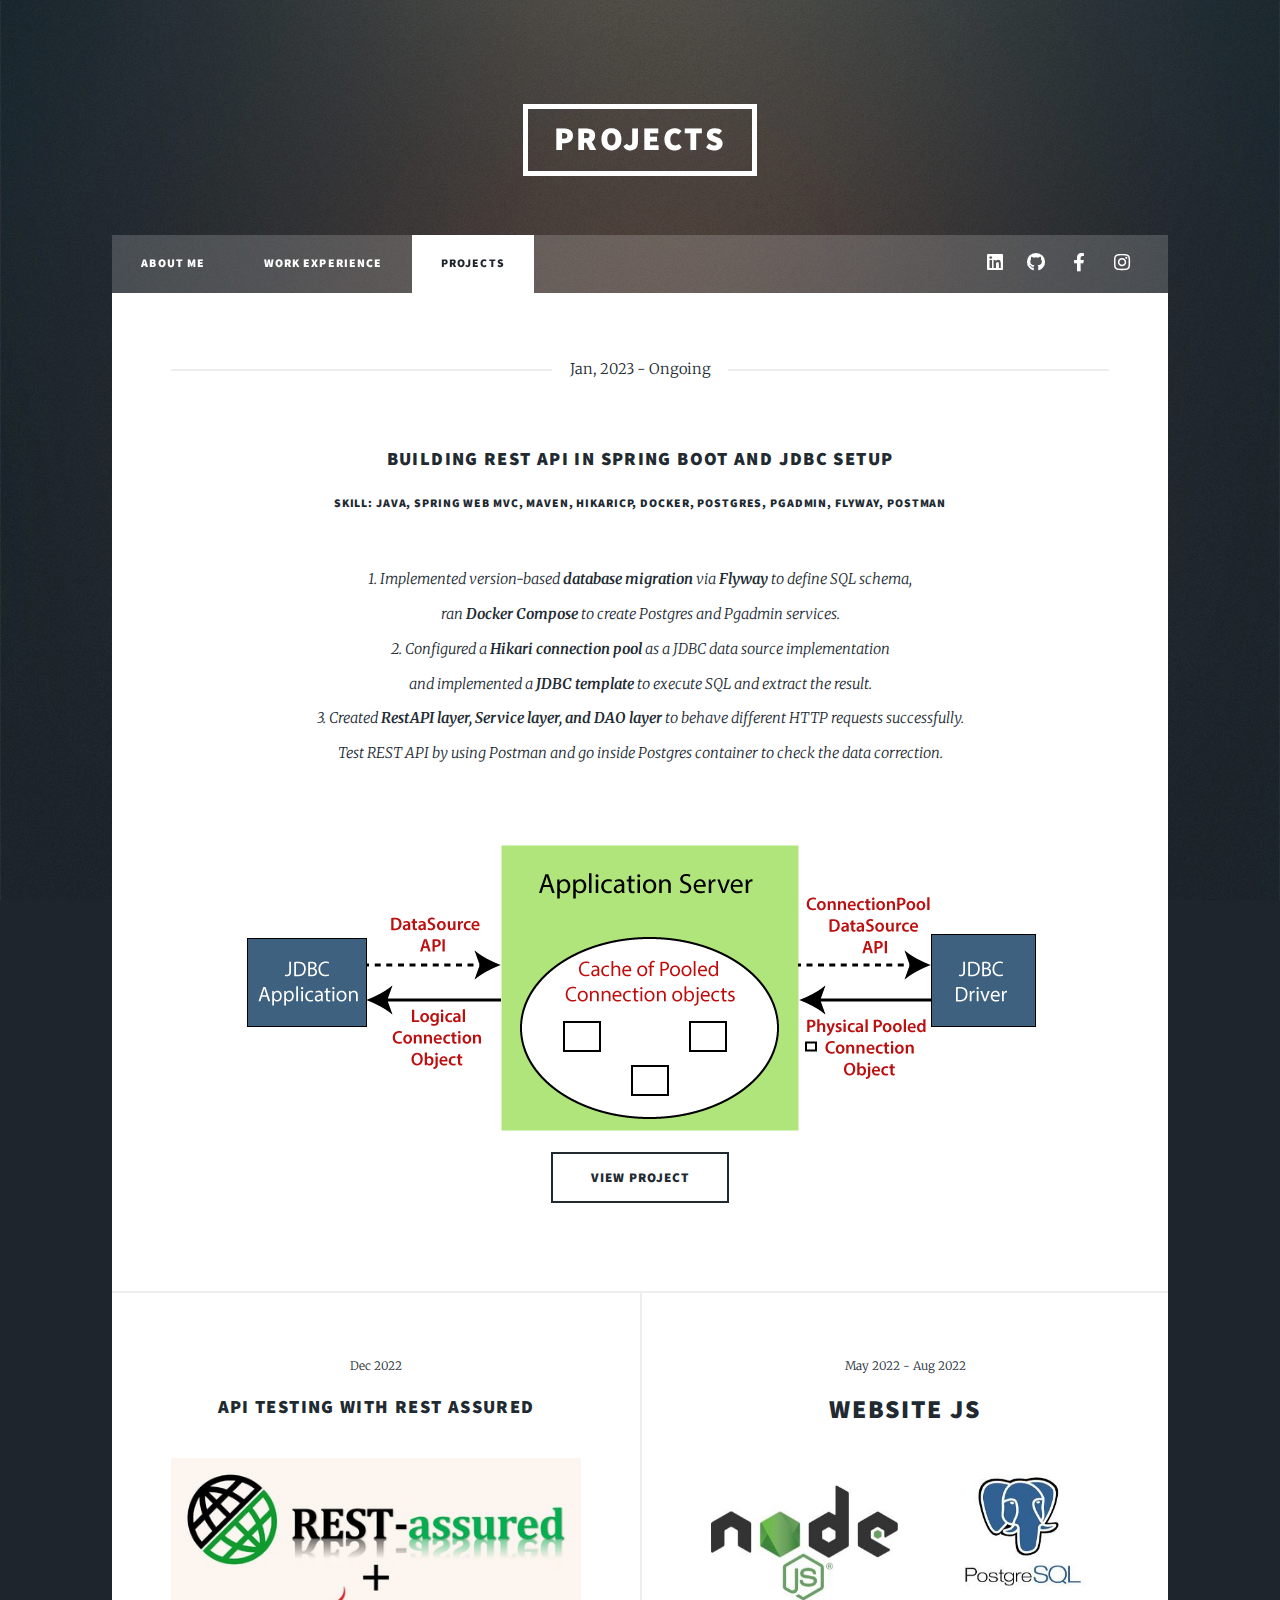
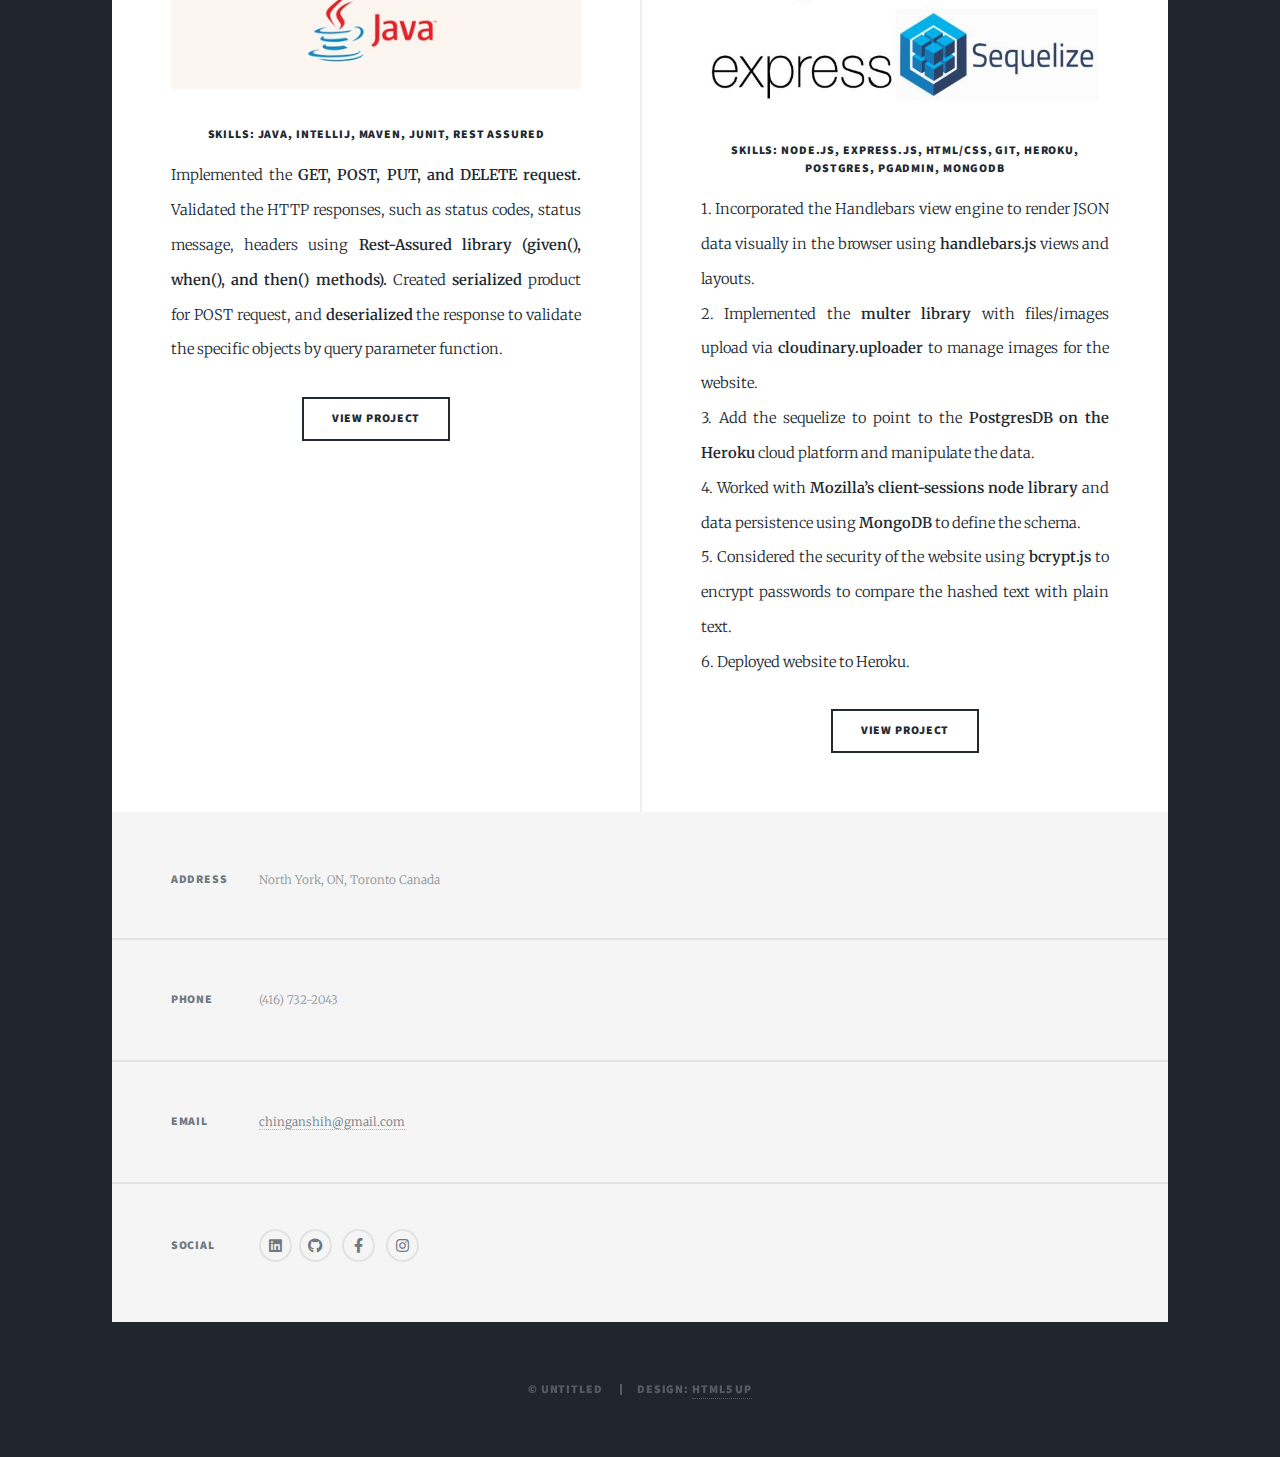
==== commit 9ed2a140: "Version 2 -Add About me, work experience, projects" ====
--- a/elements.html
+++ b/elements.html
@@ -5,494 +5,156 @@
 	Free for personal and commercial use under the CCA 3.0 license (html5up.net/license)
 -->
 <html>
-	<head>
-		<title>Elements Reference - Massively by HTML5 UP</title>
-		<meta charset="utf-8" />
-		<meta name="viewport" content="width=device-width, initial-scale=1, user-scalable=no" />
-		<link rel="stylesheet" href="assets/css/main.css" />
-		<noscript><link rel="stylesheet" href="assets/css/noscript.css" /></noscript>
-	</head>
-	<body class="is-preload">
 
-		<!-- Wrapper -->
-			<div id="wrapper">
+<head>
+    <title>Ching-An's Projects</title>
+    <meta charset="utf-8" />
+    <meta name="viewport" content="width=device-width, initial-scale=1, user-scalable=no" />
+    <link rel="stylesheet" href="assets/css/main.css" />
+    <noscript><link rel="stylesheet" href="assets/css/noscript.css" /></noscript>
+</head>
 
-				<!-- Header -->
-					<header id="header">
-						<a href="index.html" class="logo">Massively</a>
-					</header>
+<body class="is-preload">
 
-				<!-- Nav -->
-					<nav id="nav">
-						<ul class="links">
-							<li><a href="index.html">This is Massively</a></li>
-							<li><a href="generic.html">Generic Page</a></li>
-							<li class="active"><a href="elements.html">Elements Reference</a></li>
-						</ul>
-						<ul class="icons">
-							<li><a href="#" class="icon brands fa-twitter"><span class="label">Twitter</span></a></li>
-							<li><a href="#" class="icon brands fa-facebook-f"><span class="label">Facebook</span></a></li>
-							<li><a href="#" class="icon brands fa-instagram"><span class="label">Instagram</span></a></li>
-							<li><a href="#" class="icon brands fa-github"><span class="label">GitHub</span></a></li>
-						</ul>
-					</nav>
+    <!-- Wrapper -->
+    <div id="wrapper">
 
-				<!-- Main -->
-					<div id="main">
+        <!-- Header -->
+        <header id="header">
+            <a href="elements.html" class="logo">Projects</a>
+        </header>
 
-						<!-- Post -->
-							<section class="post">
-								<header class="major">
-									<h1>Elements<br />
-									Reference</h1>
-								</header>
+        <!-- Nav -->
+        <nav id="nav">
+            <ul class="links">
+                <li><a href="index.html">About me</a></li>
+                <li><a href="generic.html">Work experience</a></li>
+                <li class="active"><a href="elements.html">Projects</a></li>
 
-								<!-- Text stuff -->
-									<h2>Text</h2>
-									<p>This is <b>bold</b> and this is <strong>strong</strong>. This is <i>italic</i> and this is <em>emphasized</em>.
-									This is <sup>superscript</sup> text and this is <sub>subscript</sub> text.
-									This is <u>underlined</u> and this is code: <code>for (;;) { ... }</code>.
-									Finally, this is a <a href="#">link</a>.</p>
-									<hr />
-									<h2>Heading Level 2</h2>
-									<h3>Heading Level 3</h3>
-									<h4>Heading Level 4</h4>
-									<h5>Heading Level 5</h5>
-									<h6>Heading Level 6</h6>
-									<hr />
-									<header>
-										<h2>Heading with a Subtitle</h2>
-										<p>Lorem ipsum dolor sit amet nullam id egestas urna aliquam</p>
-									</header>
-									<p>Nunc lacinia ante nunc ac lobortis. Interdum adipiscing gravida odio porttitor sem non mi integer non faucibus ornare mi ut ante amet placerat aliquet. Volutpat eu sed ante lacinia sapien lorem accumsan varius montes viverra nibh in adipiscing blandit tempus accumsan.</p>
-									<header>
-										<h3>Heading with a Subtitle</h3>
-										<p>Lorem ipsum dolor sit amet nullam id egestas urna aliquam</p>
-									</header>
-									<p>Nunc lacinia ante nunc ac lobortis. Interdum adipiscing gravida odio porttitor sem non mi integer non faucibus ornare mi ut ante amet placerat aliquet. Volutpat eu sed ante lacinia sapien lorem accumsan varius montes viverra nibh in adipiscing blandit tempus accumsan.</p>
-									<header>
-										<h4>Heading with a Subtitle</h4>
-										<p>Lorem ipsum dolor sit amet nullam id egestas urna aliquam</p>
-									</header>
-									<p>Nunc lacinia ante nunc ac lobortis. Interdum adipiscing gravida odio porttitor sem non mi integer non faucibus ornare mi ut ante amet placerat aliquet. Volutpat eu sed ante lacinia sapien lorem accumsan varius montes viverra nibh in adipiscing blandit tempus accumsan.</p>
+            </ul>
+            <ul class="icons">
+                <li><a href="https://www.linkedin.com/in/chinganshih/" class="icon brands fa-linkedin"><span class="label">LinkedIn</span></a>
+                    <li><a href="https://github.com/Chinganshih" class="icon brands fa-github"><span class="label">GitHub</span></a></li>
+                    <li><a href="https://www.facebook.com/profile.php?id=100004069561284" class="icon brands fa-facebook-f"><span class="label">Facebook</span></a></li>
+                    <li><a href="https://instagram.com/anna__729?igshid=ZDdkNTZiNTM=" class="icon brands fa-instagram"><span class="label">Instagram</span></a></li>
 
-									<hr />
+            </ul>
+        </nav>
 
-								<!-- Lists -->
-									<h2>Lists</h2>
-									<div class="row">
-										<div class="col-6 col-12-small">
+        <!-- Main -->
+        <div id="main">
 
-											<h3>Unordered</h3>
-											<ul>
-												<li>Dolor pulvinar etiam.</li>
-												<li>Sagittis lorem eleifend.</li>
-												<li>Felis feugiat dolore viverra.</li>
-												<li>Dolor pulvinar etiam.</li>
-											</ul>
+            <!-- Featured Post -->
+            <article class="post featured">
+                <header class="major">
+                    <span class="date">Jan, 2023 - Ongoing</span>
+                    <h3><a href="https://github.com/Chinganshih/jdbc-start">Building REST API in Spring boot and JDBC setup</a></h3>
+                    <h6>Skill: Java, Spring Web MVC, Maven, HikariCP, Docker, Postgres, PgAdmin, Flyway, Postman</h6>
+                    <p>
+                        <br> 1. Implemented version-based <b>database migration</b> via <b>Flyway</b> to define SQL schema,
+                        <br> ran <b>Docker Compose</b> to create Postgres and Pgadmin services.
+                        <br> 2. Configured a <b>Hikari connection pool</b> as a JDBC data source implementation
+                        <br> and implemented a <b>JDBC template</b> to execute SQL and extract the result.
+                        <br> 3. Created <b>RestAPI layer, Service layer, and DAO layer</b> to behave different HTTP requests successfully.
+                        <br> Test REST API by using Postman and go inside Postgres container to check the data correction.
+                    </p>
+                </header>
+                <img src="images/springboot-jdbc.png" alt="Spring boot JDBC" />
+                <ul class="actions special">
+                    <li><a href="https://github.com/Chinganshih/jdbc-start" class="button large">view project</a></li>
+                </ul>
+            </article>
 
-											<h3>Alternate</h3>
-											<ul class="alt">
-												<li>Dolor pulvinar etiam etiam.</li>
-												<li>Sagittis adipiscing eleifend.</li>
-												<li>Felis enim dolore viverra.</li>
-												<li>Dolor pulvinar etiam etiam.</li>
-											</ul>
+            <!-- Posts -->
+            <section class="posts">
+                <article>
+                    <header>
+                        <span class="date">Dec 2022</span>
+                        <h3><a href="#">API Testing with REST Assured</a></h3>
+                    </header>
+                    <a href="#" class="image fit"><img src="images/REST-Assured-API-Automation.jpg" /></a>
+                    <h6>Skills: Java, IntelliJ, Maven, JUnit, Rest Assured</h6>
+                    <p>
+                        Implemented the <b>GET, POST, PUT, and DELETE request.</b> Validated the HTTP responses, such as status codes, status message, headers using <b>Rest-Assured library (given(), when(), and then() methods).</b> Created <b>serialized</b>                        product for POST request, and <b>deserialized</b> the response to validate the specific objects by query parameter function.
+                    </p>
+                    <ul class="actions special">
+                        <li><a href="#" class="button">View Project</a></li>
+                    </ul>
+                </article>
+                <article>
+                    <header>
+                        <span class="date">May 2022 - Aug 2022</span>
+                        <h2><a href="https://github.com/Chinganshih/WebsiteJS">Website JS</h2>
+                    </header>
+                    <a href="#" class="image fit"><img src="images/websiteJS.jpeg" alt="" /></a>
+                            <h6>Skills: Node.js, Express.js, HTML/CSS, Git, Heroku, Postgres, PgAdmin, MongoDB </h6>
+                            <p> 1. Incorporated the Handlebars view engine to render JSON data visually in the browser using <b>handlebars.js</b> views and layouts.
+                                <br> 2. Implemented the <b>multer library</b> with files/images upload via <b>cloudinary.uploader</b> to manage images for the website.
+                                <br> 3. Add the sequelize to point to the <b>PostgresDB on the Heroku </b>cloud platform and manipulate the data.
+                                <br> 4. Worked with <b>Mozilla’s client-sessions node library</b> and data persistence using <b>MongoDB</b> to define the schema.
+                                <br> 5. Considered the security of the website using <b>bcrypt.js</b> to encrypt passwords to compare the hashed text with plain text.
+                                <br> 6. Deployed website to Heroku.
+                            </p>
+                            <ul class="actions special">
+                                <li><a href="https://github.com/Chinganshih/WebsiteJS" class="button">view project</a></li>
+                            </ul>
+                </article>
 
-										</div>
-										<div class="col-6 col-12-small">
 
-											<h3>Ordered</h3>
-											<ol>
-												<li>Dolor pulvinar etiam.</li>
-												<li>Etiam vel felis at viverra.</li>
-												<li>Felis enim feugiat magna.</li>
-												<li>Etiam vel felis nullam.</li>
-												<li>Felis enim et tempus.</li>
-											</ol>
+            </section>
 
-											<h3>Icons</h3>
-											<ul class="icons">
-												<li><a href="#" class="icon brands fa-twitter"><span class="label">Twitter</span></a></li>
-												<li><a href="#" class="icon brands fa-facebook-f"><span class="label">Facebook</span></a></li>
-												<li><a href="#" class="icon brands fa-instagram"><span class="label">Instagram</span></a></li>
-												<li><a href="#" class="icon brands fa-github"><span class="label">Github</span></a></li>
-												<li><a href="#" class="icon brands fa-dribbble"><span class="label">Dribbble</span></a></li>
-											</ul>
-											<ul class="icons alt">
-												<li><a href="#" class="icon brands alt fa-twitter"><span class="label">Twitter</span></a></li>
-												<li><a href="#" class="icon brands alt fa-facebook-f"><span class="label">Facebook</span></a></li>
-												<li><a href="#" class="icon brands alt fa-instagram"><span class="label">Instagram</span></a></li>
-												<li><a href="#" class="icon brands alt fa-github"><span class="label">Github</span></a></li>
-												<li><a href="#" class="icon brands alt fa-dribbble"><span class="label">Dribbble</span></a></li>
-											</ul>
+            <!-- Footer -->
 
-										</div>
-									</div>
-									<h3>Definition</h3>
-									<dl>
-										<dt>Item 1</dt>
-										<dd>
-											<p>Lorem ipsum dolor vestibulum ante ipsum primis in faucibus vestibulum. Blandit adipiscing eu felis iaculis volutpat ac adipiscing accumsan eu faucibus. Integer ac pellentesque praesent.</p>
-										</dd>
-										<dt>Item 2</dt>
-										<dd>
-											<p>Lorem ipsum dolor vestibulum ante ipsum primis in faucibus vestibulum. Blandit adipiscing eu felis iaculis volutpat ac adipiscing accumsan eu faucibus. Integer ac pellentesque praesent.</p>
-										</dd>
-										<dt>Item 3</dt>
-										<dd>
-											<p>Lorem ipsum dolor vestibulum ante ipsum primis in faucibus vestibulum. Blandit adipiscing eu felis iaculis volutpat ac adipiscing accumsan eu faucibus. Integer ac pellentesque praesent.</p>
-										</dd>
-									</dl>
 
-									<h3>Actions</h3>
-									<ul class="actions">
-										<li><a href="#" class="button primary">Primary</a></li>
-										<li><a href="#" class="button">Default</a></li>
-									</ul>
-									<ul class="actions small">
-										<li><a href="#" class="button primary small">Small</a></li>
-										<li><a href="#" class="button small">Small</a></li>
-									</ul>
-									<div class="row">
-										<div class="col-6 col-12-small">
-											<ul class="actions stacked">
-												<li><a href="#" class="button primary">Default</a></li>
-												<li><a href="#" class="button">Default</a></li>
-											</ul>
-										</div>
-										<div class="col-6 col-12-small">
-											<ul class="actions stacked">
-												<li><a href="#" class="button primary small">Small</a></li>
-												<li><a href="#" class="button small">Small</a></li>
-											</ul>
-										</div>
-									</div>
-									<div class="row">
-										<div class="col-6 col-12-small">
-											<ul class="actions stacked">
-												<li><a href="#" class="button primary fit">Default</a></li>
-												<li><a href="#" class="button fit">Default</a></li>
-											</ul>
-										</div>
-										<div class="col-6 col-12-small">
-											<ul class="actions stacked">
-												<li><a href="#" class="button primary small fit">Small</a></li>
-												<li><a href="#" class="button small fit">Small</a></li>
-											</ul>
-										</div>
-									</div>
+        </div>
 
-									<hr />
 
-								<!-- Blockquote -->
-									<h2>Blockquote</h2>
-									<blockquote>Fringilla nisl. Donec accumsan interdum nisi, quis tincidunt felis sagittis eget tempus euismod. Vestibulum ante ipsum primis in faucibus vestibulum. Blandit adipiscing eu felis iaculis volutpat ac adipiscing accumsan faucibus. Vestibulum ante ipsum primis in faucibus vestibulum. Blandit adipiscing eu felis.</blockquote>
+        <!-- Footer -->
+        <footer id="footer">
+            <section class="split contact">
+                <section class="alt">
+                    <h3>Address</h3>
+                    <p>North York, ON, Toronto Canada<br /> </p>
+                </section>
+                <section>
+                    <h3>Phone</h3>
+                    <p>(416) 732-2043</p>
+                </section>
+                <section>
+                    <h3>Email</h3>
+                    <p><a href="mailto: chinganshih@gmail.com">chinganshih@gmail.com</a></p>
+                </section>
+                <section>
+                    <h3>Social</h3>
+                    <ul class="icons alt">
+                        <li><a href="https://www.linkedin.com/in/chinganshih/" class="icon brands fa-linkedin"><span class="label">LinkedIn</span></a>
+                            <li><a href="https://github.com/Chinganshih" class="icon brands fa-github"><span class="label">GitHub</span></a></li>
+                            <li><a href="https://www.facebook.com/profile.php?id=100004069561284" class="icon brands fa-facebook-f"><span class="label">Facebook</span></a></li>
+                            <li><a href="https://instagram.com/anna__729?igshid=ZDdkNTZiNTM=" class="icon brands fa-instagram"><span class="label">Instagram</span></a></li>
+                    </ul>
+                </section>
+            </section>
+        </footer>
 
-									<hr />
+        <!-- Copyright -->
+        <div id="copyright">
+            <ul>
+                <li>&copy; Untitled</li>
+                <li>Design: <a href="https://html5up.net">HTML5 UP</a></li>
+            </ul>
+        </div>
 
-								<!-- Table -->
-									<h2>Table</h2>
+    </div>
 
-									<h3>Default</h3>
-									<div class="table-wrapper">
-										<table>
-											<thead>
-												<tr>
-													<th>Name</th>
-													<th>Description</th>
-													<th>Price</th>
-												</tr>
-											</thead>
-											<tbody>
-												<tr>
-													<td>Item 1</td>
-													<td>Ante turpis integer aliquet porttitor.</td>
-													<td>29.99</td>
-												</tr>
-												<tr>
-													<td>Item 2</td>
-													<td>Vis ac commodo adipiscing arcu aliquet.</td>
-													<td>19.99</td>
-												</tr>
-												<tr>
-													<td>Item 3</td>
-													<td> Morbi faucibus arcu accumsan lorem.</td>
-													<td>29.99</td>
-												</tr>
-												<tr>
-													<td>Item 4</td>
-													<td>Vitae integer tempus condimentum.</td>
-													<td>19.99</td>
-												</tr>
-												<tr>
-													<td>Item 5</td>
-													<td>Ante turpis integer aliquet porttitor.</td>
-													<td>29.99</td>
-												</tr>
-											</tbody>
-											<tfoot>
-												<tr>
-													<td colspan="2"></td>
-													<td>100.00</td>
-												</tr>
-											</tfoot>
-										</table>
-									</div>
+    <!-- Scripts -->
+    <script src="assets/js/jquery.min.js"></script>
+    <script src="assets/js/jquery.scrollex.min.js"></script>
+    <script src="assets/js/jquery.scrolly.min.js"></script>
+    <script src="assets/js/browser.min.js"></script>
+    <script src="assets/js/breakpoints.min.js"></script>
+    <script src="assets/js/util.js"></script>
+    <script src="assets/js/main.js"></script>
 
-									<h3>Alternate</h3>
-									<div class="table-wrapper">
-										<table class="alt">
-											<thead>
-												<tr>
-													<th>Name</th>
-													<th>Description</th>
-													<th>Price</th>
-												</tr>
-											</thead>
-											<tbody>
-												<tr>
-													<td>Item 1</td>
-													<td>Ante turpis integer aliquet porttitor.</td>
-													<td>29.99</td>
-												</tr>
-												<tr>
-													<td>Item 2</td>
-													<td>Vis ac commodo adipiscing arcu aliquet.</td>
-													<td>19.99</td>
-												</tr>
-												<tr>
-													<td>Item 3</td>
-													<td> Morbi faucibus arcu accumsan lorem.</td>
-													<td>29.99</td>
-												</tr>
-												<tr>
-													<td>Item 4</td>
-													<td>Vitae integer tempus condimentum.</td>
-													<td>19.99</td>
-												</tr>
-												<tr>
-													<td>Item 5</td>
-													<td>Ante turpis integer aliquet porttitor.</td>
-													<td>29.99</td>
-												</tr>
-											</tbody>
-											<tfoot>
-												<tr>
-													<td colspan="2"></td>
-													<td>100.00</td>
-												</tr>
-											</tfoot>
-										</table>
-									</div>
+</body>
 
-									<hr />
-
-								<!-- Buttons -->
-									<h2>Buttons</h2>
-									<ul class="actions">
-										<li><a href="#" class="button primary">Primary</a></li>
-										<li><a href="#" class="button">Default</a></li>
-									</ul>
-									<ul class="actions">
-										<li><a href="#" class="button primary large">Large</a></li>
-										<li><a href="#" class="button">Default</a></li>
-										<li><a href="#" class="button small">Small</a></li>
-									</ul>
-									<ul class="actions fit">
-										<li><a href="#" class="button primary fit">Fit</a></li>
-										<li><a href="#" class="button fit">Fit</a></li>
-									</ul>
-									<ul class="actions fit small">
-										<li><a href="#" class="button primary fit small">Fit + Small</a></li>
-										<li><a href="#" class="button fit small">Fit + Small</a></li>
-									</ul>
-									<ul class="actions">
-										<li><a href="#" class="button primary icon solid fa-search">Icon</a></li>
-										<li><a href="#" class="button icon solid fa-download">Icon</a></li>
-									</ul>
-									<ul class="actions">
-										<li><span class="button primary disabled">Primary</span></li>
-										<li><span class="button disabled">Default</span></li>
-									</ul>
-
-									<hr />
-
-								<!-- Form -->
-									<h2>Form</h2>
-
-									<form method="post" action="#">
-										<div class="row gtr-uniform">
-											<div class="col-6 col-12-xsmall">
-												<input type="text" name="demo-name" id="demo-name" value="" placeholder="Name" />
-											</div>
-											<div class="col-6 col-12-xsmall">
-												<input type="email" name="demo-email" id="demo-email" value="" placeholder="Email" />
-											</div>
-											<!-- Break -->
-											<div class="col-12">
-												<select name="demo-category" id="demo-category">
-													<option value="">- Category -</option>
-													<option value="1">Manufacturing</option>
-													<option value="1">Shipping</option>
-													<option value="1">Administration</option>
-													<option value="1">Human Resources</option>
-												</select>
-											</div>
-											<!-- Break -->
-											<div class="col-4 col-12-small">
-												<input type="radio" id="demo-priority-low" name="demo-priority" checked>
-												<label for="demo-priority-low">Low</label>
-											</div>
-											<div class="col-4 col-12-small">
-												<input type="radio" id="demo-priority-normal" name="demo-priority">
-												<label for="demo-priority-normal">Normal</label>
-											</div>
-											<div class="col-4 col-12-small">
-												<input type="radio" id="demo-priority-high" name="demo-priority">
-												<label for="demo-priority-high">High</label>
-											</div>
-											<!-- Break -->
-											<div class="col-6 col-12-small">
-												<input type="checkbox" id="demo-copy" name="demo-copy">
-												<label for="demo-copy">Email me a copy</label>
-											</div>
-											<div class="col-6 col-12-small">
-												<input type="checkbox" id="demo-human" name="demo-human" checked>
-												<label for="demo-human">I am a human</label>
-											</div>
-											<!-- Break -->
-											<div class="col-12">
-												<textarea name="demo-message" id="demo-message" placeholder="Enter your message" rows="6"></textarea>
-											</div>
-											<!-- Break -->
-											<div class="col-12">
-												<ul class="actions">
-													<li><input type="submit" value="Send Message" class="primary" /></li>
-													<li><input type="reset" value="Reset" /></li>
-												</ul>
-											</div>
-										</div>
-									</form>
-
-									<hr />
-
-								<!-- Image -->
-									<h2>Image</h2>
-
-									<h3>Fit</h3>
-									<span class="image fit"><img src="images/pic01.jpg" alt="" /></span>
-									<div class="box alt">
-										<div class="row gtr-50 gtr-uniform">
-											<div class="col-4"><span class="image fit"><img src="images/pic02.jpg" alt="" /></span></div>
-											<div class="col-4"><span class="image fit"><img src="images/pic03.jpg" alt="" /></span></div>
-											<div class="col-4"><span class="image fit"><img src="images/pic04.jpg" alt="" /></span></div>
-											<!-- Break -->
-											<div class="col-4"><span class="image fit"><img src="images/pic04.jpg" alt="" /></span></div>
-											<div class="col-4"><span class="image fit"><img src="images/pic02.jpg" alt="" /></span></div>
-											<div class="col-4"><span class="image fit"><img src="images/pic03.jpg" alt="" /></span></div>
-											<!-- Break -->
-											<div class="col-4"><span class="image fit"><img src="images/pic03.jpg" alt="" /></span></div>
-											<div class="col-4"><span class="image fit"><img src="images/pic04.jpg" alt="" /></span></div>
-											<div class="col-4"><span class="image fit"><img src="images/pic02.jpg" alt="" /></span></div>
-										</div>
-									</div>
-
-									<h3>Left &amp; Right</h3>
-									<p><span class="image left"><img src="images/pic08.jpg" alt="" /></span>Lorem ipsum dolor sit accumsan interdum nisi, quis tincidunt felis sagittis eget. tempus euismod. Vestibulum ante ipsum primis in faucibus vestibulum. Blandit adipiscing eu felis iaculis volutpat ac adipiscing accumsan eu faucibus. Integer ac pellentesque praesent tincidunt felis sagittis eget. tempus euismod. Vestibulum ante ipsum primis sagittis eget. tempus euismod. Vestibulum ante ipsum primis in faucibus vestibulum. Blandit adipiscing eu felis iaculis volutpat ac adipiscing accumsan eu faucibus. Integer ac pellentesque praesent tincidunt felis sagittis eget. tempus euismod. Vestibulum ante ipsum primis in faucibus vestibulum. Blandit adipiscing eu felis iaculis volutpat ac adipiscing accumsan eu faucibus. Integer ac pellentesque praesent. Vestibulum ante ipsum primis in faucibus magna blandit adipiscing eu felis iaculis.</p>
-									<p><span class="image right"><img src="images/pic09.jpg" alt="" /></span>Lorem ipsum dolor sit accumsan interdum nisi, quis tincidunt felis sagittis eget. tempus euismod. Vestibulum ante ipsum primis in faucibus vestibulum. Blandit adipiscing eu felis iaculis volutpat ac adipiscing accumsan eu faucibus. Integer ac pellentesque praesent tincidunt felis sagittis eget. tempus euismod. Vestibulum ante ipsum primis sagittis eget. tempus euismod. Vestibulum ante ipsum primis in faucibus vestibulum. Blandit adipiscing eu felis iaculis volutpat ac adipiscing accumsan eu faucibus. Integer ac pellentesque praesent tincidunt felis sagittis eget. tempus euismod. Vestibulum ante ipsum primis in faucibus vestibulum. Blandit adipiscing eu felis iaculis volutpat ac adipiscing accumsan eu faucibus. Integer ac pellentesque praesent. Vestibulum ante ipsum primis in faucibus magna blandit adipiscing eu felis iaculis.</p>
-
-									<hr />
-
-								<!-- Box -->
-									<h2>Box</h2>
-									<div class="box">
-										<p>Felis sagittis eget tempus primis in faucibus vestibulum. Blandit adipiscing eu felis iaculis volutpat ac adipiscing accumsan eu faucibus. Integer ac pellentesque praesent tincidunt felis sagittis eget. tempus euismod. Magna sed etiam ante ipsum primis in faucibus vestibulum. Blandit adipiscing eu ipsum primis in faucibus vestibulum. Blandit adipiscing eu felis iaculis volutpat ac adipiscing accumsan eu faucibus lorem ipsum dolor sit amet nullam. Integer ac pellentesque praesent tincidunt felis sagittis eget. tempus euismod. Vestibulum ante ipsum primis sagittis eget. tempus euismod. Vestibulum ante ipsum primis in faucibus vestibulum. Blandit adipiscing eu felis iaculis volutpat ac adipiscing accumsan eu faucibus. Integer ac pellentesque praesent tincidunt felis sagittis eget. tempus euismod. Vestibulum ante ipsum primis in faucibus vestibulum. Blandit adipiscing eu felis iaculis volutpat ac adipiscing accumsan eu faucibus. Integer ac pellentesque praesent. Vestibulum ante ipsum primis in faucibus magna blandit adipiscing eu felis iaculis volutpat lorem ipsum dolor.</p>
-									</div>
-
-									<hr />
-
-								<!-- Preformatted Code -->
-									<h2>Preformatted</h2>
-									<pre><code>i = 0;
-
-while (!deck.isInOrder()) {
-    print 'Iteration ' + i;
-    deck.shuffle();
-    i++;
-}
-
-print 'It took ' + i + ' iterations to sort the deck.';
-</code></pre>
-
-							</section>
-
-					</div>
-
-				<!-- Footer -->
-					<footer id="footer">
-						<section>
-							<form method="post" action="#">
-								<div class="fields">
-									<div class="field">
-										<label for="name">Name</label>
-										<input type="text" name="name" id="name" />
-									</div>
-									<div class="field">
-										<label for="email">Email</label>
-										<input type="text" name="email" id="email" />
-									</div>
-									<div class="field">
-										<label for="message">Message</label>
-										<textarea name="message" id="message" rows="3"></textarea>
-									</div>
-								</div>
-								<ul class="actions">
-									<li><input type="submit" value="Send Message" /></li>
-								</ul>
-							</form>
-						</section>
-						<section class="split contact">
-							<section class="alt">
-								<h3>Address</h3>
-								<p>1234 Somewhere Road #87257<br />
-								Nashville, TN 00000-0000</p>
-							</section>
-							<section>
-								<h3>Phone</h3>
-								<p><a href="#">(000) 000-0000</a></p>
-							</section>
-							<section>
-								<h3>Email</h3>
-								<p><a href="#">info@untitled.tld</a></p>
-							</section>
-							<section>
-								<h3>Social</h3>
-								<ul class="icons alt">
-									<li><a href="#" class="icon brands alt fa-twitter"><span class="label">Twitter</span></a></li>
-									<li><a href="#" class="icon brands alt fa-facebook-f"><span class="label">Facebook</span></a></li>
-									<li><a href="#" class="icon brands alt fa-instagram"><span class="label">Instagram</span></a></li>
-									<li><a href="#" class="icon brands alt fa-github"><span class="label">GitHub</span></a></li>
-								</ul>
-							</section>
-						</section>
-					</footer>
-
-				<!-- Copyright -->
-					<div id="copyright">
-						<ul><li>&copy; Untitled</li><li>Design: <a href="https://html5up.net">HTML5 UP</a></li></ul>
-					</div>
-
-			</div>
-
-		<!-- Scripts -->
-			<script src="assets/js/jquery.min.js"></script>
-			<script src="assets/js/jquery.scrollex.min.js"></script>
-			<script src="assets/js/jquery.scrolly.min.js"></script>
-			<script src="assets/js/browser.min.js"></script>
-			<script src="assets/js/breakpoints.min.js"></script>
-			<script src="assets/js/util.js"></script>
-			<script src="assets/js/main.js"></script>
-
-	</body>
 </html>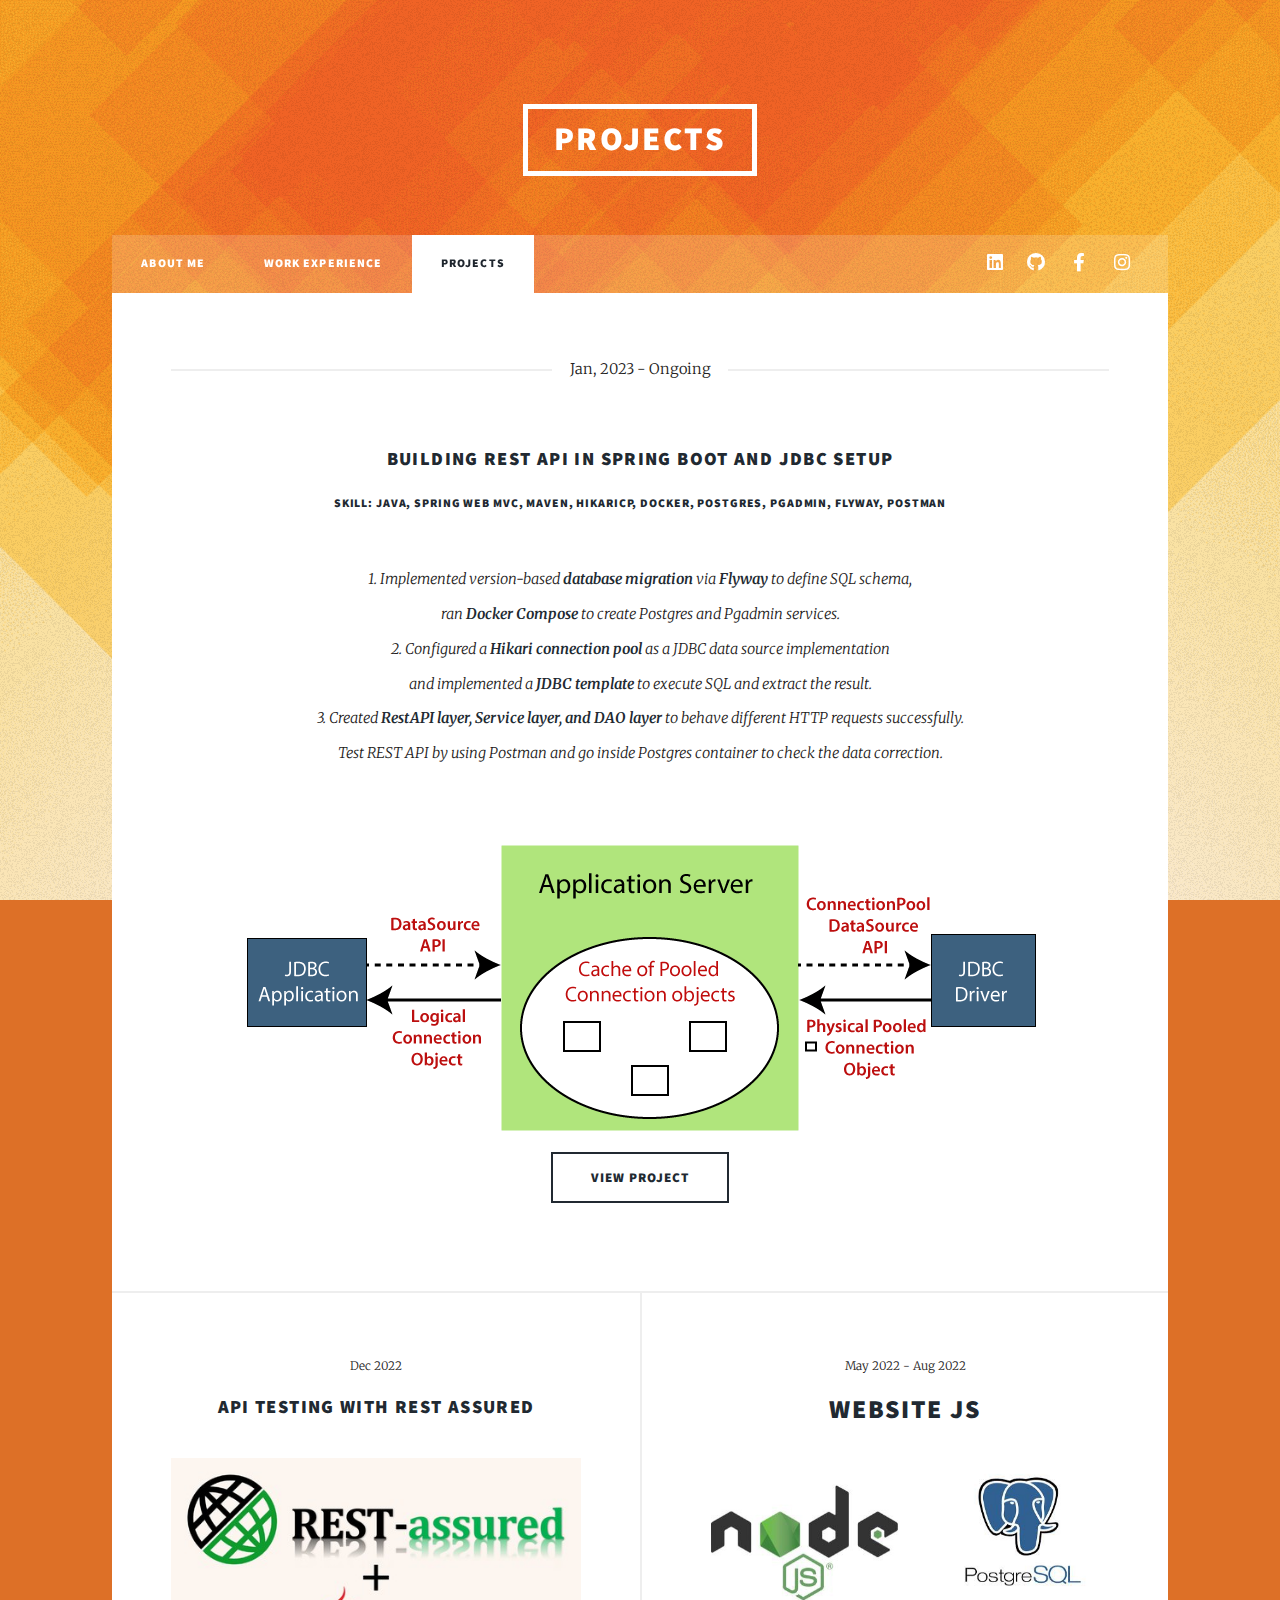
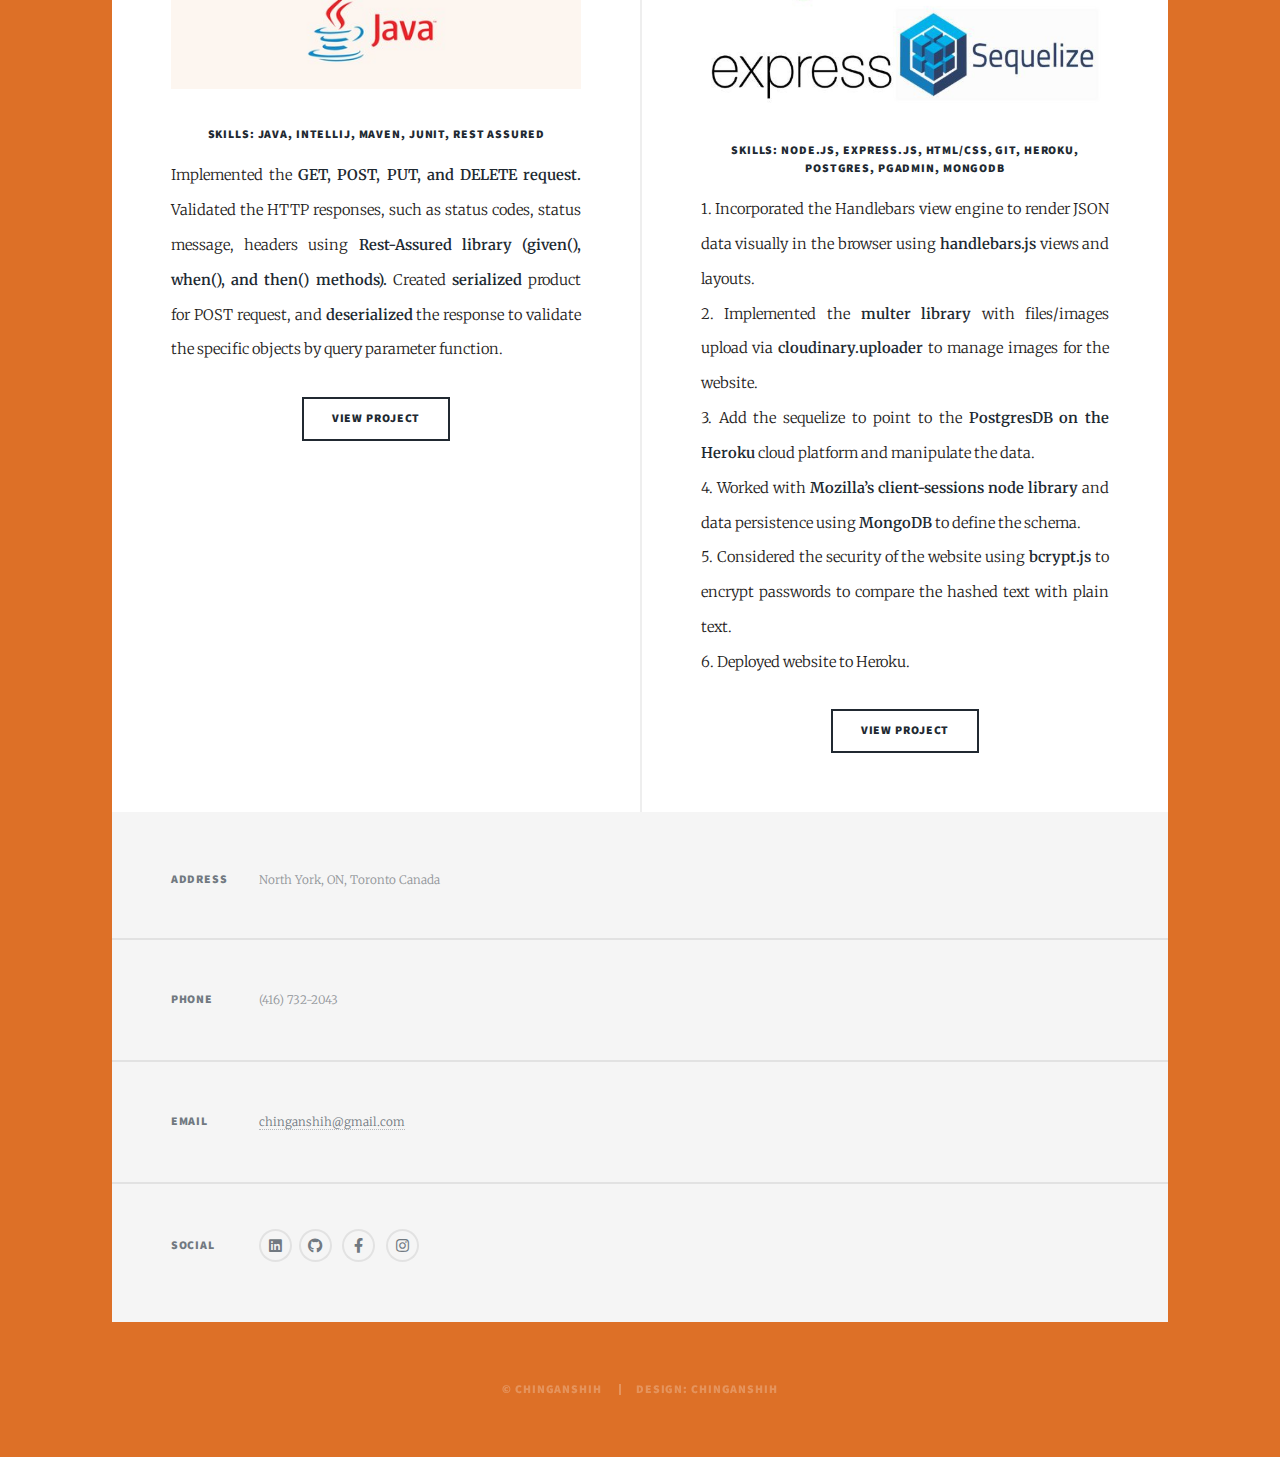
==== commit fe46ef42: "Version 3-change background coler" ====
--- a/elements.html
+++ b/elements.html
@@ -139,11 +139,10 @@
         <!-- Copyright -->
         <div id="copyright">
             <ul>
-                <li>&copy; Untitled</li>
-                <li>Design: <a href="https://html5up.net">HTML5 UP</a></li>
+                <li>&copy; Chinganshih</li>
+                <li>Design: Chinganshih</li>
             </ul>
         </div>
-
     </div>
 
     <!-- Scripts -->
--- a/assets/css/main.css
+++ b/assets/css/main.css
@@ -7,4683 +7,4406 @@
 	Free for personal and commercial use under the CCA 3.0 license (html5up.net/license)
 */
 
-html, body, div, span, applet, object,
-iframe, h1, h2, h3, h4, h5, h6, p, blockquote,
-pre, a, abbr, acronym, address, big, cite,
-code, del, dfn, em, img, ins, kbd, q, s, samp,
-small, strike, strong, sub, sup, tt, var, b,
-u, i, center, dl, dt, dd, ol, ul, li, fieldset,
-form, label, legend, table, caption, tbody,
-tfoot, thead, tr, th, td, article, aside,
-canvas, details, embed, figure, figcaption,
-footer, header, hgroup, menu, nav, output, ruby,
-section, summary, time, mark, audio, video {
-	margin: 0;
-	padding: 0;
-	border: 0;
-	font-size: 100%;
-	font: inherit;
-	vertical-align: baseline;}
-
-article, aside, details, figcaption, figure,
-footer, header, hgroup, menu, nav, section {
-	display: block;}
+html,
+body,
+div,
+span,
+applet,
+object,
+iframe,
+h1,
+h2,
+h3,
+h4,
+h5,
+h6,
+p,
+blockquote,
+pre,
+a,
+abbr,
+acronym,
+address,
+big,
+cite,
+code,
+del,
+dfn,
+em,
+img,
+ins,
+kbd,
+q,
+s,
+samp,
+small,
+strike,
+strong,
+sub,
+sup,
+tt,
+var,
+b,
+u,
+i,
+center,
+dl,
+dt,
+dd,
+ol,
+ul,
+li,
+fieldset,
+form,
+label,
+legend,
+table,
+caption,
+tbody,
+tfoot,
+thead,
+tr,
+th,
+td,
+article,
+aside,
+canvas,
+details,
+embed,
+figure,
+figcaption,
+footer,
+header,
+hgroup,
+menu,
+nav,
+output,
+ruby,
+section,
+summary,
+time,
+mark,
+audio,
+video {
+    margin: 0;
+    padding: 0;
+    border: 0;
+    font-size: 100%;
+    font: inherit;
+    vertical-align: baseline;
+}
+
+article,
+aside,
+details,
+figcaption,
+figure,
+footer,
+header,
+hgroup,
+menu,
+nav,
+section {
+    display: block;
+}
 
 body {
-	line-height: 1;
-}
-
-ol, ul {
-	list-style: none;
-}
-
-blockquote, q {
-	quotes: none;
-}
-
-	blockquote:before, blockquote:after, q:before, q:after {
-		content: '';
-		content: none;
-	}
+    line-height: 1;
+}
+
+ol,
+ul {
+    list-style: none;
+}
+
+blockquote,
+q {
+    quotes: none;
+}
+
+blockquote:before,
+blockquote:after,
+q:before,
+q:after {
+    content: '';
+    content: none;
+}
 
 table {
-	border-collapse: collapse;
-	border-spacing: 0;
+    border-collapse: collapse;
+    border-spacing: 0;
 }
 
 body {
-	-webkit-text-size-adjust: none;
+    -webkit-text-size-adjust: none;
 }
 
 mark {
-	background-color: transparent;
-	color: inherit;
+    background-color: transparent;
+    color: inherit;
 }
 
 input::-moz-focus-inner {
-	border: 0;
-	padding: 0;
-}
-
-input, select, textarea {
-	-moz-appearance: none;
-	-webkit-appearance: none;
-	-ms-appearance: none;
-	appearance: none;
-}
+    border: 0;
+    padding: 0;
+}
+
+input,
+select,
+textarea {
+    -moz-appearance: none;
+    -webkit-appearance: none;
+    -ms-appearance: none;
+    appearance: none;
+}
+
 
 /* Basic */
 
-	@-ms-viewport {
-		width: device-width;
-	}
-
-	body {
-		-ms-overflow-style: scrollbar;
-	}
-
-	@media screen and (max-width: 480px) {
-
-		html, body {
-			min-width: 320px;
-		}
-
-	}
-
-	html {
-		box-sizing: border-box;
-	}
-
-	*, *:before, *:after {
-		box-sizing: inherit;
-	}
-
-	body {
-		background-color: #1e252d;
-	}
-
-		body.is-preload *, body.is-preload *:before, body.is-preload *:after {
-			-moz-animation: none !important;
-			-webkit-animation: none !important;
-			-ms-animation: none !important;
-			animation: none !important;
-			-moz-transition: none !important;
-			-webkit-transition: none !important;
-			-ms-transition: none !important;
-			transition: none !important;
-		}
+@-ms-viewport {
+    width: device-width;
+}
+
+body {
+    -ms-overflow-style: scrollbar;
+}
+
+@media screen and (max-width: 480px) {
+    html,
+    body {
+        min-width: 320px;
+    }
+}
+
+html {
+    box-sizing: border-box;
+}
+
+*,
+*:before,
+*:after {
+    box-sizing: inherit;
+}
+
+body {
+    background-color: #dd7027;
+}
+
+body.is-preload *,
+body.is-preload *:before,
+body.is-preload *:after {
+    -moz-animation: none !important;
+    -webkit-animation: none !important;
+    -ms-animation: none !important;
+    animation: none !important;
+    -moz-transition: none !important;
+    -webkit-transition: none !important;
+    -ms-transition: none !important;
+    transition: none !important;
+}
+
 
 /* Type */
 
-	html {
-		font-size: 16pt;
-	}
-
-		@media screen and (max-width: 1680px) {
-
-			html {
-				font-size: 12pt;
-			}
-
-		}
-
-		@media screen and (max-width: 1280px) {
-
-			html {
-				font-size: 11pt;
-			}
-
-		}
-
-		@media screen and (max-width: 360px) {
-
-			html {
-				font-size: 10pt;
-			}
-
-		}
-
-	body {
-		color: #212931;
-	}
-
-	body, input, select, textarea {
-		font-family: "Merriweather", Georgia, serif;
-		font-weight: 300;
-		font-size: 1rem;
-		line-height: 2.375;
-	}
-
-	a {
-		-moz-transition: color 0.2s ease-in-out, background-color 0.2s ease-in-out, border-color 0.2s ease-in-out, box-shadow 0.2s ease-in-out;
-		-webkit-transition: color 0.2s ease-in-out, background-color 0.2s ease-in-out, border-color 0.2s ease-in-out, box-shadow 0.2s ease-in-out;
-		-ms-transition: color 0.2s ease-in-out, background-color 0.2s ease-in-out, border-color 0.2s ease-in-out, box-shadow 0.2s ease-in-out;
-		transition: color 0.2s ease-in-out, background-color 0.2s ease-in-out, border-color 0.2s ease-in-out, box-shadow 0.2s ease-in-out;
-		border-bottom: dotted 1px;
-		text-decoration: none;
-	}
-
-		a:hover {
-			border-bottom-color: transparent;
-		}
-
-	strong, b {
-		font-weight: 600;
-	}
-
-	em, i {
-		font-style: italic;
-	}
-
-	p {
-		text-align: justify;
-		margin: 0 0 2rem 0;
-	}
-
-	h1, h2, h3, h4, h5, h6 {
-		font-family: "Source Sans Pro", Helvetica, sans-serif;
-		font-weight: 900;
-		line-height: 1.5;
-		letter-spacing: 0.075em;
-		text-transform: uppercase;
-		margin: 0 0 1rem 0;
-	}
-
-		h1 a, h2 a, h3 a, h4 a, h5 a, h6 a {
-			border-bottom: 0;
-			color: inherit;
-			text-decoration: none;
-		}
-
-	h1 {
-		font-size: 4rem;
-		line-height: 1.1;
-		margin: 0 0 2rem 0;
-	}
-
-	h2 {
-		font-size: 1.75rem;
-		line-height: 1.3;
-		margin: 0 0 1.5rem 0;
-	}
-
-	h3 {
-		font-size: 1.25rem;
-		margin: 0 0 1.5rem 0;
-	}
-
-	h4 {
-		font-size: 1rem;
-	}
-
-	h5 {
-		font-size: 0.9rem;
-	}
-
-	h6 {
-		font-size: 0.8rem;
-	}
-
-	sub {
-		font-size: 0.8rem;
-		position: relative;
-		top: 0.5rem;
-	}
-
-	sup {
-		font-size: 0.8rem;
-		position: relative;
-		top: -0.5rem;
-	}
-
-	blockquote {
-		border-left: solid 4px;
-		font-style: italic;
-		margin: 0 0 2rem 0;
-		padding: 0.5rem 0 0.5rem 2rem;
-	}
-
-	code {
-		border: solid 2px;
-		font-family: "Courier New", monospace;
-		font-size: 0.9rem;
-		margin: 0 0.25rem;
-		padding: 0.25rem 0.65rem;
-	}
-
-	pre {
-		-webkit-overflow-scrolling: touch;
-		font-family: "Courier New", monospace;
-		font-size: 0.9rem;
-		margin: 0 0 2rem 0;
-	}
-
-		pre code {
-			display: block;
-			line-height: 1.75;
-			padding: 1rem 1.5rem;
-			overflow-x: auto;
-		}
-
-	hr {
-		border: 0;
-		border-bottom: solid 2px;
-		margin: 3rem 0;
-	}
-
-		hr.major {
-			margin: 5rem 0;
-		}
-
-	.align-left {
-		text-align: left;
-	}
-
-	.align-center {
-		text-align: center;
-	}
-
-	.align-right {
-		text-align: right;
-	}
-
-	input, select, textarea {
-		color: #212931;
-	}
-
-	a {
-		color: #212931;
-		border-bottom-color: rgba(33, 41, 49, 0.5);
-	}
-
-		a:hover {
-			border-bottom-color: transparent;
-			color: #18bfef !important;
-		}
-
-	strong, b {
-		color: #212931;
-	}
-
-	h1, h2, h3, h4, h5, h6 {
-		color: #212931;
-	}
-
-	blockquote {
-		border-left-color: #eeeeee;
-	}
-
-	code {
-		background: rgba(220, 220, 220, 0.25);
-		border-color: #eeeeee;
-	}
-
-	hr {
-		border-bottom-color: #eeeeee;
-	}
+html {
+    font-size: 16pt;
+}
+
+@media screen and (max-width: 1680px) {
+    html {
+        font-size: 12pt;
+    }
+}
+
+@media screen and (max-width: 1280px) {
+    html {
+        font-size: 11pt;
+    }
+}
+
+@media screen and (max-width: 360px) {
+    html {
+        font-size: 10pt;
+    }
+}
+
+body {
+    color: #232120;
+}
+
+body,
+input,
+select,
+textarea {
+    font-family: "Merriweather", Georgia, serif;
+    font-weight: 300;
+    font-size: 1rem;
+    line-height: 2.375;
+}
+
+a {
+    -moz-transition: color 0.2s ease-in-out, background-color 0.2s ease-in-out, border-color 0.2s ease-in-out, box-shadow 0.2s ease-in-out;
+    -webkit-transition: color 0.2s ease-in-out, background-color 0.2s ease-in-out, border-color 0.2s ease-in-out, box-shadow 0.2s ease-in-out;
+    -ms-transition: color 0.2s ease-in-out, background-color 0.2s ease-in-out, border-color 0.2s ease-in-out, box-shadow 0.2s ease-in-out;
+    transition: color 0.2s ease-in-out, background-color 0.2s ease-in-out, border-color 0.2s ease-in-out, box-shadow 0.2s ease-in-out;
+    border-bottom: dotted 1px;
+    text-decoration: none;
+}
+
+a:hover {
+    border-bottom-color: transparent;
+}
+
+strong,
+b {
+    font-weight: 600;
+}
+
+em,
+i {
+    font-style: italic;
+}
+
+p {
+    text-align: justify;
+    margin: 0 0 2rem 0;
+}
+
+h1,
+h2,
+h3,
+h4,
+h5,
+h6 {
+    font-family: "Source Sans Pro", Helvetica, sans-serif;
+    font-weight: 900;
+    line-height: 1.5;
+    letter-spacing: 0.075em;
+    text-transform: uppercase;
+    margin: 0 0 1rem 0;
+}
+
+h1 a,
+h2 a,
+h3 a,
+h4 a,
+h5 a,
+h6 a {
+    border-bottom: 0;
+    color: inherit;
+    text-decoration: none;
+}
+
+h1 {
+    font-size: 4rem;
+    line-height: 1.1;
+    margin: 0 0 2rem 0;
+}
+
+h2 {
+    font-size: 1.75rem;
+    line-height: 1.3;
+    margin: 0 0 1.5rem 0;
+}
+
+h3 {
+    font-size: 1.25rem;
+    margin: 0 0 1.5rem 0;
+}
+
+h4 {
+    font-size: 1rem;
+}
+
+h5 {
+    font-size: 0.9rem;
+}
+
+h6 {
+    font-size: 0.8rem;
+}
+
+sub {
+    font-size: 0.8rem;
+    position: relative;
+    top: 0.5rem;
+}
+
+sup {
+    font-size: 0.8rem;
+    position: relative;
+    top: -0.5rem;
+}
+
+blockquote {
+    border-left: solid 4px;
+    font-style: italic;
+    margin: 0 0 2rem 0;
+    padding: 0.5rem 0 0.5rem 2rem;
+}
+
+code {
+    border: solid 2px;
+    font-family: "Courier New", monospace;
+    font-size: 0.9rem;
+    margin: 0 0.25rem;
+    padding: 0.25rem 0.65rem;
+}
+
+pre {
+    -webkit-overflow-scrolling: touch;
+    font-family: "Courier New", monospace;
+    font-size: 0.9rem;
+    margin: 0 0 2rem 0;
+}
+
+pre code {
+    display: block;
+    line-height: 1.75;
+    padding: 1rem 1.5rem;
+    overflow-x: auto;
+}
+
+hr {
+    border: 0;
+    border-bottom: solid 2px;
+    margin: 3rem 0;
+}
+
+hr.major {
+    margin: 5rem 0;
+}
+
+.align-left {
+    text-align: left;
+}
+
+.align-center {
+    text-align: center;
+}
+
+.align-right {
+    text-align: right;
+}
+
+input,
+select,
+textarea {
+    color: #212931;
+}
+
+a {
+    color: #212931;
+    border-bottom-color: rgba(33, 41, 49, 0.5);
+}
+
+a:hover {
+    border-bottom-color: transparent;
+    color: #18bfef !important;
+}
+
+strong,
+b {
+    color: #212931;
+}
+
+h1,
+h2,
+h3,
+h4,
+h5,
+h6 {
+    color: #212931;
+}
+
+blockquote {
+    border-left-color: #eeeeee;
+}
+
+code {
+    background: rgba(220, 220, 220, 0.25);
+    border-color: #eeeeee;
+}
+
+hr {
+    border-bottom-color: #eeeeee;
+}
+
 
 /* Row */
 
-	.row {
-		display: flex;
-		flex-wrap: wrap;
-		box-sizing: border-box;
-		align-items: stretch;
-	}
-
-		.row > * {
-			box-sizing: border-box;
-		}
-
-		.row.gtr-uniform > * > :last-child {
-			margin-bottom: 0;
-		}
-
-		.row.aln-left {
-			justify-content: flex-start;
-		}
-
-		.row.aln-center {
-			justify-content: center;
-		}
-
-		.row.aln-right {
-			justify-content: flex-end;
-		}
-
-		.row.aln-top {
-			align-items: flex-start;
-		}
-
-		.row.aln-middle {
-			align-items: center;
-		}
-
-		.row.aln-bottom {
-			align-items: flex-end;
-		}
-
-		.row > .imp {
-			order: -1;
-		}
-
-		.row > .col-1 {
-			width: 8.33333%;
-		}
-
-		.row > .off-1 {
-			margin-left: 8.33333%;
-		}
-
-		.row > .col-2 {
-			width: 16.66667%;
-		}
-
-		.row > .off-2 {
-			margin-left: 16.66667%;
-		}
-
-		.row > .col-3 {
-			width: 25%;
-		}
-
-		.row > .off-3 {
-			margin-left: 25%;
-		}
-
-		.row > .col-4 {
-			width: 33.33333%;
-		}
-
-		.row > .off-4 {
-			margin-left: 33.33333%;
-		}
-
-		.row > .col-5 {
-			width: 41.66667%;
-		}
-
-		.row > .off-5 {
-			margin-left: 41.66667%;
-		}
-
-		.row > .col-6 {
-			width: 50%;
-		}
-
-		.row > .off-6 {
-			margin-left: 50%;
-		}
-
-		.row > .col-7 {
-			width: 58.33333%;
-		}
-
-		.row > .off-7 {
-			margin-left: 58.33333%;
-		}
-
-		.row > .col-8 {
-			width: 66.66667%;
-		}
-
-		.row > .off-8 {
-			margin-left: 66.66667%;
-		}
-
-		.row > .col-9 {
-			width: 75%;
-		}
-
-		.row > .off-9 {
-			margin-left: 75%;
-		}
-
-		.row > .col-10 {
-			width: 83.33333%;
-		}
-
-		.row > .off-10 {
-			margin-left: 83.33333%;
-		}
-
-		.row > .col-11 {
-			width: 91.66667%;
-		}
-
-		.row > .off-11 {
-			margin-left: 91.66667%;
-		}
-
-		.row > .col-12 {
-			width: 100%;
-		}
-
-		.row > .off-12 {
-			margin-left: 100%;
-		}
-
-		.row.gtr-0 {
-			margin-top: 0;
-			margin-left: 0rem;
-		}
-
-			.row.gtr-0 > * {
-				padding: 0 0 0 0rem;
-			}
-
-			.row.gtr-0.gtr-uniform {
-				margin-top: 0rem;
-			}
-
-				.row.gtr-0.gtr-uniform > * {
-					padding-top: 0rem;
-				}
-
-		.row.gtr-25 {
-			margin-top: 0;
-			margin-left: -0.375rem;
-		}
-
-			.row.gtr-25 > * {
-				padding: 0 0 0 0.375rem;
-			}
-
-			.row.gtr-25.gtr-uniform {
-				margin-top: -0.375rem;
-			}
-
-				.row.gtr-25.gtr-uniform > * {
-					padding-top: 0.375rem;
-				}
-
-		.row.gtr-50 {
-			margin-top: 0;
-			margin-left: -0.75rem;
-		}
-
-			.row.gtr-50 > * {
-				padding: 0 0 0 0.75rem;
-			}
-
-			.row.gtr-50.gtr-uniform {
-				margin-top: -0.75rem;
-			}
-
-				.row.gtr-50.gtr-uniform > * {
-					padding-top: 0.75rem;
-				}
-
-		.row {
-			margin-top: 0;
-			margin-left: -1.5rem;
-		}
-
-			.row > * {
-				padding: 0 0 0 1.5rem;
-			}
-
-			.row.gtr-uniform {
-				margin-top: -1.5rem;
-			}
-
-				.row.gtr-uniform > * {
-					padding-top: 1.5rem;
-				}
-
-		.row.gtr-150 {
-			margin-top: 0;
-			margin-left: -2.25rem;
-		}
-
-			.row.gtr-150 > * {
-				padding: 0 0 0 2.25rem;
-			}
-
-			.row.gtr-150.gtr-uniform {
-				margin-top: -2.25rem;
-			}
-
-				.row.gtr-150.gtr-uniform > * {
-					padding-top: 2.25rem;
-				}
-
-		.row.gtr-200 {
-			margin-top: 0;
-			margin-left: -3rem;
-		}
-
-			.row.gtr-200 > * {
-				padding: 0 0 0 3rem;
-			}
-
-			.row.gtr-200.gtr-uniform {
-				margin-top: -3rem;
-			}
-
-				.row.gtr-200.gtr-uniform > * {
-					padding-top: 3rem;
-				}
-
-		@media screen and (max-width: 1680px) {
-
-			.row {
-				display: flex;
-				flex-wrap: wrap;
-				box-sizing: border-box;
-				align-items: stretch;
-			}
-
-				.row > * {
-					box-sizing: border-box;
-				}
-
-				.row.gtr-uniform > * > :last-child {
-					margin-bottom: 0;
-				}
-
-				.row.aln-left {
-					justify-content: flex-start;
-				}
-
-				.row.aln-center {
-					justify-content: center;
-				}
-
-				.row.aln-right {
-					justify-content: flex-end;
-				}
-
-				.row.aln-top {
-					align-items: flex-start;
-				}
-
-				.row.aln-middle {
-					align-items: center;
-				}
-
-				.row.aln-bottom {
-					align-items: flex-end;
-				}
-
-				.row > .imp-xlarge {
-					order: -1;
-				}
-
-				.row > .col-1-xlarge {
-					width: 8.33333%;
-				}
-
-				.row > .off-1-xlarge {
-					margin-left: 8.33333%;
-				}
-
-				.row > .col-2-xlarge {
-					width: 16.66667%;
-				}
-
-				.row > .off-2-xlarge {
-					margin-left: 16.66667%;
-				}
-
-				.row > .col-3-xlarge {
-					width: 25%;
-				}
-
-				.row > .off-3-xlarge {
-					margin-left: 25%;
-				}
-
-				.row > .col-4-xlarge {
-					width: 33.33333%;
-				}
-
-				.row > .off-4-xlarge {
-					margin-left: 33.33333%;
-				}
-
-				.row > .col-5-xlarge {
-					width: 41.66667%;
-				}
-
-				.row > .off-5-xlarge {
-					margin-left: 41.66667%;
-				}
-
-				.row > .col-6-xlarge {
-					width: 50%;
-				}
-
-				.row > .off-6-xlarge {
-					margin-left: 50%;
-				}
-
-				.row > .col-7-xlarge {
-					width: 58.33333%;
-				}
-
-				.row > .off-7-xlarge {
-					margin-left: 58.33333%;
-				}
-
-				.row > .col-8-xlarge {
-					width: 66.66667%;
-				}
-
-				.row > .off-8-xlarge {
-					margin-left: 66.66667%;
-				}
-
-				.row > .col-9-xlarge {
-					width: 75%;
-				}
-
-				.row > .off-9-xlarge {
-					margin-left: 75%;
-				}
-
-				.row > .col-10-xlarge {
-					width: 83.33333%;
-				}
-
-				.row > .off-10-xlarge {
-					margin-left: 83.33333%;
-				}
-
-				.row > .col-11-xlarge {
-					width: 91.66667%;
-				}
-
-				.row > .off-11-xlarge {
-					margin-left: 91.66667%;
-				}
-
-				.row > .col-12-xlarge {
-					width: 100%;
-				}
-
-				.row > .off-12-xlarge {
-					margin-left: 100%;
-				}
-
-				.row.gtr-0 {
-					margin-top: 0;
-					margin-left: 0rem;
-				}
-
-					.row.gtr-0 > * {
-						padding: 0 0 0 0rem;
-					}
-
-					.row.gtr-0.gtr-uniform {
-						margin-top: 0rem;
-					}
-
-						.row.gtr-0.gtr-uniform > * {
-							padding-top: 0rem;
-						}
-
-				.row.gtr-25 {
-					margin-top: 0;
-					margin-left: -0.375rem;
-				}
-
-					.row.gtr-25 > * {
-						padding: 0 0 0 0.375rem;
-					}
-
-					.row.gtr-25.gtr-uniform {
-						margin-top: -0.375rem;
-					}
-
-						.row.gtr-25.gtr-uniform > * {
-							padding-top: 0.375rem;
-						}
-
-				.row.gtr-50 {
-					margin-top: 0;
-					margin-left: -0.75rem;
-				}
-
-					.row.gtr-50 > * {
-						padding: 0 0 0 0.75rem;
-					}
-
-					.row.gtr-50.gtr-uniform {
-						margin-top: -0.75rem;
-					}
-
-						.row.gtr-50.gtr-uniform > * {
-							padding-top: 0.75rem;
-						}
-
-				.row {
-					margin-top: 0;
-					margin-left: -1.5rem;
-				}
-
-					.row > * {
-						padding: 0 0 0 1.5rem;
-					}
-
-					.row.gtr-uniform {
-						margin-top: -1.5rem;
-					}
-
-						.row.gtr-uniform > * {
-							padding-top: 1.5rem;
-						}
-
-				.row.gtr-150 {
-					margin-top: 0;
-					margin-left: -2.25rem;
-				}
-
-					.row.gtr-150 > * {
-						padding: 0 0 0 2.25rem;
-					}
-
-					.row.gtr-150.gtr-uniform {
-						margin-top: -2.25rem;
-					}
-
-						.row.gtr-150.gtr-uniform > * {
-							padding-top: 2.25rem;
-						}
-
-				.row.gtr-200 {
-					margin-top: 0;
-					margin-left: -3rem;
-				}
-
-					.row.gtr-200 > * {
-						padding: 0 0 0 3rem;
-					}
-
-					.row.gtr-200.gtr-uniform {
-						margin-top: -3rem;
-					}
-
-						.row.gtr-200.gtr-uniform > * {
-							padding-top: 3rem;
-						}
-
-		}
-
-		@media screen and (max-width: 1280px) {
-
-			.row {
-				display: flex;
-				flex-wrap: wrap;
-				box-sizing: border-box;
-				align-items: stretch;
-			}
-
-				.row > * {
-					box-sizing: border-box;
-				}
-
-				.row.gtr-uniform > * > :last-child {
-					margin-bottom: 0;
-				}
-
-				.row.aln-left {
-					justify-content: flex-start;
-				}
-
-				.row.aln-center {
-					justify-content: center;
-				}
-
-				.row.aln-right {
-					justify-content: flex-end;
-				}
-
-				.row.aln-top {
-					align-items: flex-start;
-				}
-
-				.row.aln-middle {
-					align-items: center;
-				}
-
-				.row.aln-bottom {
-					align-items: flex-end;
-				}
-
-				.row > .imp-large {
-					order: -1;
-				}
-
-				.row > .col-1-large {
-					width: 8.33333%;
-				}
-
-				.row > .off-1-large {
-					margin-left: 8.33333%;
-				}
-
-				.row > .col-2-large {
-					width: 16.66667%;
-				}
-
-				.row > .off-2-large {
-					margin-left: 16.66667%;
-				}
-
-				.row > .col-3-large {
-					width: 25%;
-				}
-
-				.row > .off-3-large {
-					margin-left: 25%;
-				}
-
-				.row > .col-4-large {
-					width: 33.33333%;
-				}
-
-				.row > .off-4-large {
-					margin-left: 33.33333%;
-				}
-
-				.row > .col-5-large {
-					width: 41.66667%;
-				}
-
-				.row > .off-5-large {
-					margin-left: 41.66667%;
-				}
-
-				.row > .col-6-large {
-					width: 50%;
-				}
-
-				.row > .off-6-large {
-					margin-left: 50%;
-				}
-
-				.row > .col-7-large {
-					width: 58.33333%;
-				}
-
-				.row > .off-7-large {
-					margin-left: 58.33333%;
-				}
-
-				.row > .col-8-large {
-					width: 66.66667%;
-				}
-
-				.row > .off-8-large {
-					margin-left: 66.66667%;
-				}
-
-				.row > .col-9-large {
-					width: 75%;
-				}
-
-				.row > .off-9-large {
-					margin-left: 75%;
-				}
-
-				.row > .col-10-large {
-					width: 83.33333%;
-				}
-
-				.row > .off-10-large {
-					margin-left: 83.33333%;
-				}
-
-				.row > .col-11-large {
-					width: 91.66667%;
-				}
-
-				.row > .off-11-large {
-					margin-left: 91.66667%;
-				}
-
-				.row > .col-12-large {
-					width: 100%;
-				}
-
-				.row > .off-12-large {
-					margin-left: 100%;
-				}
-
-				.row.gtr-0 {
-					margin-top: 0;
-					margin-left: 0rem;
-				}
-
-					.row.gtr-0 > * {
-						padding: 0 0 0 0rem;
-					}
-
-					.row.gtr-0.gtr-uniform {
-						margin-top: 0rem;
-					}
-
-						.row.gtr-0.gtr-uniform > * {
-							padding-top: 0rem;
-						}
-
-				.row.gtr-25 {
-					margin-top: 0;
-					margin-left: -0.375rem;
-				}
-
-					.row.gtr-25 > * {
-						padding: 0 0 0 0.375rem;
-					}
-
-					.row.gtr-25.gtr-uniform {
-						margin-top: -0.375rem;
-					}
-
-						.row.gtr-25.gtr-uniform > * {
-							padding-top: 0.375rem;
-						}
-
-				.row.gtr-50 {
-					margin-top: 0;
-					margin-left: -0.75rem;
-				}
-
-					.row.gtr-50 > * {
-						padding: 0 0 0 0.75rem;
-					}
-
-					.row.gtr-50.gtr-uniform {
-						margin-top: -0.75rem;
-					}
-
-						.row.gtr-50.gtr-uniform > * {
-							padding-top: 0.75rem;
-						}
-
-				.row {
-					margin-top: 0;
-					margin-left: -1.5rem;
-				}
-
-					.row > * {
-						padding: 0 0 0 1.5rem;
-					}
-
-					.row.gtr-uniform {
-						margin-top: -1.5rem;
-					}
-
-						.row.gtr-uniform > * {
-							padding-top: 1.5rem;
-						}
-
-				.row.gtr-150 {
-					margin-top: 0;
-					margin-left: -2.25rem;
-				}
-
-					.row.gtr-150 > * {
-						padding: 0 0 0 2.25rem;
-					}
-
-					.row.gtr-150.gtr-uniform {
-						margin-top: -2.25rem;
-					}
-
-						.row.gtr-150.gtr-uniform > * {
-							padding-top: 2.25rem;
-						}
-
-				.row.gtr-200 {
-					margin-top: 0;
-					margin-left: -3rem;
-				}
-
-					.row.gtr-200 > * {
-						padding: 0 0 0 3rem;
-					}
-
-					.row.gtr-200.gtr-uniform {
-						margin-top: -3rem;
-					}
-
-						.row.gtr-200.gtr-uniform > * {
-							padding-top: 3rem;
-						}
-
-		}
-
-		@media screen and (max-width: 980px) {
-
-			.row {
-				display: flex;
-				flex-wrap: wrap;
-				box-sizing: border-box;
-				align-items: stretch;
-			}
-
-				.row > * {
-					box-sizing: border-box;
-				}
-
-				.row.gtr-uniform > * > :last-child {
-					margin-bottom: 0;
-				}
-
-				.row.aln-left {
-					justify-content: flex-start;
-				}
-
-				.row.aln-center {
-					justify-content: center;
-				}
-
-				.row.aln-right {
-					justify-content: flex-end;
-				}
-
-				.row.aln-top {
-					align-items: flex-start;
-				}
-
-				.row.aln-middle {
-					align-items: center;
-				}
-
-				.row.aln-bottom {
-					align-items: flex-end;
-				}
-
-				.row > .imp-medium {
-					order: -1;
-				}
-
-				.row > .col-1-medium {
-					width: 8.33333%;
-				}
-
-				.row > .off-1-medium {
-					margin-left: 8.33333%;
-				}
-
-				.row > .col-2-medium {
-					width: 16.66667%;
-				}
-
-				.row > .off-2-medium {
-					margin-left: 16.66667%;
-				}
-
-				.row > .col-3-medium {
-					width: 25%;
-				}
-
-				.row > .off-3-medium {
-					margin-left: 25%;
-				}
-
-				.row > .col-4-medium {
-					width: 33.33333%;
-				}
-
-				.row > .off-4-medium {
-					margin-left: 33.33333%;
-				}
-
-				.row > .col-5-medium {
-					width: 41.66667%;
-				}
-
-				.row > .off-5-medium {
-					margin-left: 41.66667%;
-				}
-
-				.row > .col-6-medium {
-					width: 50%;
-				}
-
-				.row > .off-6-medium {
-					margin-left: 50%;
-				}
-
-				.row > .col-7-medium {
-					width: 58.33333%;
-				}
-
-				.row > .off-7-medium {
-					margin-left: 58.33333%;
-				}
-
-				.row > .col-8-medium {
-					width: 66.66667%;
-				}
-
-				.row > .off-8-medium {
-					margin-left: 66.66667%;
-				}
-
-				.row > .col-9-medium {
-					width: 75%;
-				}
-
-				.row > .off-9-medium {
-					margin-left: 75%;
-				}
-
-				.row > .col-10-medium {
-					width: 83.33333%;
-				}
-
-				.row > .off-10-medium {
-					margin-left: 83.33333%;
-				}
-
-				.row > .col-11-medium {
-					width: 91.66667%;
-				}
-
-				.row > .off-11-medium {
-					margin-left: 91.66667%;
-				}
-
-				.row > .col-12-medium {
-					width: 100%;
-				}
-
-				.row > .off-12-medium {
-					margin-left: 100%;
-				}
-
-				.row.gtr-0 {
-					margin-top: 0;
-					margin-left: 0rem;
-				}
-
-					.row.gtr-0 > * {
-						padding: 0 0 0 0rem;
-					}
-
-					.row.gtr-0.gtr-uniform {
-						margin-top: 0rem;
-					}
-
-						.row.gtr-0.gtr-uniform > * {
-							padding-top: 0rem;
-						}
-
-				.row.gtr-25 {
-					margin-top: 0;
-					margin-left: -0.375rem;
-				}
-
-					.row.gtr-25 > * {
-						padding: 0 0 0 0.375rem;
-					}
-
-					.row.gtr-25.gtr-uniform {
-						margin-top: -0.375rem;
-					}
-
-						.row.gtr-25.gtr-uniform > * {
-							padding-top: 0.375rem;
-						}
-
-				.row.gtr-50 {
-					margin-top: 0;
-					margin-left: -0.75rem;
-				}
-
-					.row.gtr-50 > * {
-						padding: 0 0 0 0.75rem;
-					}
-
-					.row.gtr-50.gtr-uniform {
-						margin-top: -0.75rem;
-					}
-
-						.row.gtr-50.gtr-uniform > * {
-							padding-top: 0.75rem;
-						}
-
-				.row {
-					margin-top: 0;
-					margin-left: -1.5rem;
-				}
-
-					.row > * {
-						padding: 0 0 0 1.5rem;
-					}
-
-					.row.gtr-uniform {
-						margin-top: -1.5rem;
-					}
-
-						.row.gtr-uniform > * {
-							padding-top: 1.5rem;
-						}
-
-				.row.gtr-150 {
-					margin-top: 0;
-					margin-left: -2.25rem;
-				}
-
-					.row.gtr-150 > * {
-						padding: 0 0 0 2.25rem;
-					}
-
-					.row.gtr-150.gtr-uniform {
-						margin-top: -2.25rem;
-					}
-
-						.row.gtr-150.gtr-uniform > * {
-							padding-top: 2.25rem;
-						}
-
-				.row.gtr-200 {
-					margin-top: 0;
-					margin-left: -3rem;
-				}
-
-					.row.gtr-200 > * {
-						padding: 0 0 0 3rem;
-					}
-
-					.row.gtr-200.gtr-uniform {
-						margin-top: -3rem;
-					}
-
-						.row.gtr-200.gtr-uniform > * {
-							padding-top: 3rem;
-						}
-
-		}
-
-		@media screen and (max-width: 736px) {
-
-			.row {
-				display: flex;
-				flex-wrap: wrap;
-				box-sizing: border-box;
-				align-items: stretch;
-			}
-
-				.row > * {
-					box-sizing: border-box;
-				}
-
-				.row.gtr-uniform > * > :last-child {
-					margin-bottom: 0;
-				}
-
-				.row.aln-left {
-					justify-content: flex-start;
-				}
-
-				.row.aln-center {
-					justify-content: center;
-				}
-
-				.row.aln-right {
-					justify-content: flex-end;
-				}
-
-				.row.aln-top {
-					align-items: flex-start;
-				}
-
-				.row.aln-middle {
-					align-items: center;
-				}
-
-				.row.aln-bottom {
-					align-items: flex-end;
-				}
-
-				.row > .imp-small {
-					order: -1;
-				}
-
-				.row > .col-1-small {
-					width: 8.33333%;
-				}
-
-				.row > .off-1-small {
-					margin-left: 8.33333%;
-				}
-
-				.row > .col-2-small {
-					width: 16.66667%;
-				}
-
-				.row > .off-2-small {
-					margin-left: 16.66667%;
-				}
-
-				.row > .col-3-small {
-					width: 25%;
-				}
-
-				.row > .off-3-small {
-					margin-left: 25%;
-				}
-
-				.row > .col-4-small {
-					width: 33.33333%;
-				}
-
-				.row > .off-4-small {
-					margin-left: 33.33333%;
-				}
-
-				.row > .col-5-small {
-					width: 41.66667%;
-				}
-
-				.row > .off-5-small {
-					margin-left: 41.66667%;
-				}
-
-				.row > .col-6-small {
-					width: 50%;
-				}
-
-				.row > .off-6-small {
-					margin-left: 50%;
-				}
-
-				.row > .col-7-small {
-					width: 58.33333%;
-				}
-
-				.row > .off-7-small {
-					margin-left: 58.33333%;
-				}
-
-				.row > .col-8-small {
-					width: 66.66667%;
-				}
-
-				.row > .off-8-small {
-					margin-left: 66.66667%;
-				}
-
-				.row > .col-9-small {
-					width: 75%;
-				}
-
-				.row > .off-9-small {
-					margin-left: 75%;
-				}
-
-				.row > .col-10-small {
-					width: 83.33333%;
-				}
-
-				.row > .off-10-small {
-					margin-left: 83.33333%;
-				}
-
-				.row > .col-11-small {
-					width: 91.66667%;
-				}
-
-				.row > .off-11-small {
-					margin-left: 91.66667%;
-				}
-
-				.row > .col-12-small {
-					width: 100%;
-				}
-
-				.row > .off-12-small {
-					margin-left: 100%;
-				}
-
-				.row.gtr-0 {
-					margin-top: 0;
-					margin-left: 0rem;
-				}
-
-					.row.gtr-0 > * {
-						padding: 0 0 0 0rem;
-					}
-
-					.row.gtr-0.gtr-uniform {
-						margin-top: 0rem;
-					}
-
-						.row.gtr-0.gtr-uniform > * {
-							padding-top: 0rem;
-						}
-
-				.row.gtr-25 {
-					margin-top: 0;
-					margin-left: -0.375rem;
-				}
-
-					.row.gtr-25 > * {
-						padding: 0 0 0 0.375rem;
-					}
-
-					.row.gtr-25.gtr-uniform {
-						margin-top: -0.375rem;
-					}
-
-						.row.gtr-25.gtr-uniform > * {
-							padding-top: 0.375rem;
-						}
-
-				.row.gtr-50 {
-					margin-top: 0;
-					margin-left: -0.75rem;
-				}
-
-					.row.gtr-50 > * {
-						padding: 0 0 0 0.75rem;
-					}
-
-					.row.gtr-50.gtr-uniform {
-						margin-top: -0.75rem;
-					}
-
-						.row.gtr-50.gtr-uniform > * {
-							padding-top: 0.75rem;
-						}
-
-				.row {
-					margin-top: 0;
-					margin-left: -1.5rem;
-				}
-
-					.row > * {
-						padding: 0 0 0 1.5rem;
-					}
-
-					.row.gtr-uniform {
-						margin-top: -1.5rem;
-					}
-
-						.row.gtr-uniform > * {
-							padding-top: 1.5rem;
-						}
-
-				.row.gtr-150 {
-					margin-top: 0;
-					margin-left: -2.25rem;
-				}
-
-					.row.gtr-150 > * {
-						padding: 0 0 0 2.25rem;
-					}
-
-					.row.gtr-150.gtr-uniform {
-						margin-top: -2.25rem;
-					}
-
-						.row.gtr-150.gtr-uniform > * {
-							padding-top: 2.25rem;
-						}
-
-				.row.gtr-200 {
-					margin-top: 0;
-					margin-left: -3rem;
-				}
-
-					.row.gtr-200 > * {
-						padding: 0 0 0 3rem;
-					}
-
-					.row.gtr-200.gtr-uniform {
-						margin-top: -3rem;
-					}
-
-						.row.gtr-200.gtr-uniform > * {
-							padding-top: 3rem;
-						}
-
-		}
-
-		@media screen and (max-width: 480px) {
-
-			.row {
-				display: flex;
-				flex-wrap: wrap;
-				box-sizing: border-box;
-				align-items: stretch;
-			}
-
-				.row > * {
-					box-sizing: border-box;
-				}
-
-				.row.gtr-uniform > * > :last-child {
-					margin-bottom: 0;
-				}
-
-				.row.aln-left {
-					justify-content: flex-start;
-				}
-
-				.row.aln-center {
-					justify-content: center;
-				}
-
-				.row.aln-right {
-					justify-content: flex-end;
-				}
-
-				.row.aln-top {
-					align-items: flex-start;
-				}
-
-				.row.aln-middle {
-					align-items: center;
-				}
-
-				.row.aln-bottom {
-					align-items: flex-end;
-				}
-
-				.row > .imp-xsmall {
-					order: -1;
-				}
-
-				.row > .col-1-xsmall {
-					width: 8.33333%;
-				}
-
-				.row > .off-1-xsmall {
-					margin-left: 8.33333%;
-				}
-
-				.row > .col-2-xsmall {
-					width: 16.66667%;
-				}
-
-				.row > .off-2-xsmall {
-					margin-left: 16.66667%;
-				}
-
-				.row > .col-3-xsmall {
-					width: 25%;
-				}
-
-				.row > .off-3-xsmall {
-					margin-left: 25%;
-				}
-
-				.row > .col-4-xsmall {
-					width: 33.33333%;
-				}
-
-				.row > .off-4-xsmall {
-					margin-left: 33.33333%;
-				}
-
-				.row > .col-5-xsmall {
-					width: 41.66667%;
-				}
-
-				.row > .off-5-xsmall {
-					margin-left: 41.66667%;
-				}
-
-				.row > .col-6-xsmall {
-					width: 50%;
-				}
-
-				.row > .off-6-xsmall {
-					margin-left: 50%;
-				}
-
-				.row > .col-7-xsmall {
-					width: 58.33333%;
-				}
-
-				.row > .off-7-xsmall {
-					margin-left: 58.33333%;
-				}
-
-				.row > .col-8-xsmall {
-					width: 66.66667%;
-				}
-
-				.row > .off-8-xsmall {
-					margin-left: 66.66667%;
-				}
-
-				.row > .col-9-xsmall {
-					width: 75%;
-				}
-
-				.row > .off-9-xsmall {
-					margin-left: 75%;
-				}
-
-				.row > .col-10-xsmall {
-					width: 83.33333%;
-				}
-
-				.row > .off-10-xsmall {
-					margin-left: 83.33333%;
-				}
-
-				.row > .col-11-xsmall {
-					width: 91.66667%;
-				}
-
-				.row > .off-11-xsmall {
-					margin-left: 91.66667%;
-				}
-
-				.row > .col-12-xsmall {
-					width: 100%;
-				}
-
-				.row > .off-12-xsmall {
-					margin-left: 100%;
-				}
-
-				.row.gtr-0 {
-					margin-top: 0;
-					margin-left: 0rem;
-				}
-
-					.row.gtr-0 > * {
-						padding: 0 0 0 0rem;
-					}
-
-					.row.gtr-0.gtr-uniform {
-						margin-top: 0rem;
-					}
-
-						.row.gtr-0.gtr-uniform > * {
-							padding-top: 0rem;
-						}
-
-				.row.gtr-25 {
-					margin-top: 0;
-					margin-left: -0.375rem;
-				}
-
-					.row.gtr-25 > * {
-						padding: 0 0 0 0.375rem;
-					}
-
-					.row.gtr-25.gtr-uniform {
-						margin-top: -0.375rem;
-					}
-
-						.row.gtr-25.gtr-uniform > * {
-							padding-top: 0.375rem;
-						}
-
-				.row.gtr-50 {
-					margin-top: 0;
-					margin-left: -0.75rem;
-				}
-
-					.row.gtr-50 > * {
-						padding: 0 0 0 0.75rem;
-					}
-
-					.row.gtr-50.gtr-uniform {
-						margin-top: -0.75rem;
-					}
-
-						.row.gtr-50.gtr-uniform > * {
-							padding-top: 0.75rem;
-						}
-
-				.row {
-					margin-top: 0;
-					margin-left: -1.5rem;
-				}
-
-					.row > * {
-						padding: 0 0 0 1.5rem;
-					}
-
-					.row.gtr-uniform {
-						margin-top: -1.5rem;
-					}
-
-						.row.gtr-uniform > * {
-							padding-top: 1.5rem;
-						}
-
-				.row.gtr-150 {
-					margin-top: 0;
-					margin-left: -2.25rem;
-				}
-
-					.row.gtr-150 > * {
-						padding: 0 0 0 2.25rem;
-					}
-
-					.row.gtr-150.gtr-uniform {
-						margin-top: -2.25rem;
-					}
-
-						.row.gtr-150.gtr-uniform > * {
-							padding-top: 2.25rem;
-						}
-
-				.row.gtr-200 {
-					margin-top: 0;
-					margin-left: -3rem;
-				}
-
-					.row.gtr-200 > * {
-						padding: 0 0 0 3rem;
-					}
-
-					.row.gtr-200.gtr-uniform {
-						margin-top: -3rem;
-					}
-
-						.row.gtr-200.gtr-uniform > * {
-							padding-top: 3rem;
-						}
-
-		}
-
-		@media screen and (max-width: 360px) {
-
-			.row {
-				display: flex;
-				flex-wrap: wrap;
-				box-sizing: border-box;
-				align-items: stretch;
-			}
-
-				.row > * {
-					box-sizing: border-box;
-				}
-
-				.row.gtr-uniform > * > :last-child {
-					margin-bottom: 0;
-				}
-
-				.row.aln-left {
-					justify-content: flex-start;
-				}
-
-				.row.aln-center {
-					justify-content: center;
-				}
-
-				.row.aln-right {
-					justify-content: flex-end;
-				}
-
-				.row.aln-top {
-					align-items: flex-start;
-				}
-
-				.row.aln-middle {
-					align-items: center;
-				}
-
-				.row.aln-bottom {
-					align-items: flex-end;
-				}
-
-				.row > .imp-xxsmall {
-					order: -1;
-				}
-
-				.row > .col-1-xxsmall {
-					width: 8.33333%;
-				}
-
-				.row > .off-1-xxsmall {
-					margin-left: 8.33333%;
-				}
-
-				.row > .col-2-xxsmall {
-					width: 16.66667%;
-				}
-
-				.row > .off-2-xxsmall {
-					margin-left: 16.66667%;
-				}
-
-				.row > .col-3-xxsmall {
-					width: 25%;
-				}
-
-				.row > .off-3-xxsmall {
-					margin-left: 25%;
-				}
-
-				.row > .col-4-xxsmall {
-					width: 33.33333%;
-				}
-
-				.row > .off-4-xxsmall {
-					margin-left: 33.33333%;
-				}
-
-				.row > .col-5-xxsmall {
-					width: 41.66667%;
-				}
-
-				.row > .off-5-xxsmall {
-					margin-left: 41.66667%;
-				}
-
-				.row > .col-6-xxsmall {
-					width: 50%;
-				}
-
-				.row > .off-6-xxsmall {
-					margin-left: 50%;
-				}
-
-				.row > .col-7-xxsmall {
-					width: 58.33333%;
-				}
-
-				.row > .off-7-xxsmall {
-					margin-left: 58.33333%;
-				}
-
-				.row > .col-8-xxsmall {
-					width: 66.66667%;
-				}
-
-				.row > .off-8-xxsmall {
-					margin-left: 66.66667%;
-				}
-
-				.row > .col-9-xxsmall {
-					width: 75%;
-				}
-
-				.row > .off-9-xxsmall {
-					margin-left: 75%;
-				}
-
-				.row > .col-10-xxsmall {
-					width: 83.33333%;
-				}
-
-				.row > .off-10-xxsmall {
-					margin-left: 83.33333%;
-				}
-
-				.row > .col-11-xxsmall {
-					width: 91.66667%;
-				}
-
-				.row > .off-11-xxsmall {
-					margin-left: 91.66667%;
-				}
-
-				.row > .col-12-xxsmall {
-					width: 100%;
-				}
-
-				.row > .off-12-xxsmall {
-					margin-left: 100%;
-				}
-
-				.row.gtr-0 {
-					margin-top: 0;
-					margin-left: 0rem;
-				}
-
-					.row.gtr-0 > * {
-						padding: 0 0 0 0rem;
-					}
-
-					.row.gtr-0.gtr-uniform {
-						margin-top: 0rem;
-					}
-
-						.row.gtr-0.gtr-uniform > * {
-							padding-top: 0rem;
-						}
-
-				.row.gtr-25 {
-					margin-top: 0;
-					margin-left: -0.375rem;
-				}
-
-					.row.gtr-25 > * {
-						padding: 0 0 0 0.375rem;
-					}
-
-					.row.gtr-25.gtr-uniform {
-						margin-top: -0.375rem;
-					}
-
-						.row.gtr-25.gtr-uniform > * {
-							padding-top: 0.375rem;
-						}
-
-				.row.gtr-50 {
-					margin-top: 0;
-					margin-left: -0.75rem;
-				}
-
-					.row.gtr-50 > * {
-						padding: 0 0 0 0.75rem;
-					}
-
-					.row.gtr-50.gtr-uniform {
-						margin-top: -0.75rem;
-					}
-
-						.row.gtr-50.gtr-uniform > * {
-							padding-top: 0.75rem;
-						}
-
-				.row {
-					margin-top: 0;
-					margin-left: -1.5rem;
-				}
-
-					.row > * {
-						padding: 0 0 0 1.5rem;
-					}
-
-					.row.gtr-uniform {
-						margin-top: -1.5rem;
-					}
-
-						.row.gtr-uniform > * {
-							padding-top: 1.5rem;
-						}
-
-				.row.gtr-150 {
-					margin-top: 0;
-					margin-left: -2.25rem;
-				}
-
-					.row.gtr-150 > * {
-						padding: 0 0 0 2.25rem;
-					}
-
-					.row.gtr-150.gtr-uniform {
-						margin-top: -2.25rem;
-					}
-
-						.row.gtr-150.gtr-uniform > * {
-							padding-top: 2.25rem;
-						}
-
-				.row.gtr-200 {
-					margin-top: 0;
-					margin-left: -3rem;
-				}
-
-					.row.gtr-200 > * {
-						padding: 0 0 0 3rem;
-					}
-
-					.row.gtr-200.gtr-uniform {
-						margin-top: -3rem;
-					}
-
-						.row.gtr-200.gtr-uniform > * {
-							padding-top: 3rem;
-						}
-
-		}
+.row {
+    display: flex;
+    flex-wrap: wrap;
+    box-sizing: border-box;
+    align-items: stretch;
+}
+
+.row>* {
+    box-sizing: border-box;
+}
+
+.row.gtr-uniform>*> :last-child {
+    margin-bottom: 0;
+}
+
+.row.aln-left {
+    justify-content: flex-start;
+}
+
+.row.aln-center {
+    justify-content: center;
+}
+
+.row.aln-right {
+    justify-content: flex-end;
+}
+
+.row.aln-top {
+    align-items: flex-start;
+}
+
+.row.aln-middle {
+    align-items: center;
+}
+
+.row.aln-bottom {
+    align-items: flex-end;
+}
+
+.row>.imp {
+    order: -1;
+}
+
+.row>.col-1 {
+    width: 8.33333%;
+}
+
+.row>.off-1 {
+    margin-left: 8.33333%;
+}
+
+.row>.col-2 {
+    width: 16.66667%;
+}
+
+.row>.off-2 {
+    margin-left: 16.66667%;
+}
+
+.row>.col-3 {
+    width: 25%;
+}
+
+.row>.off-3 {
+    margin-left: 25%;
+}
+
+.row>.col-4 {
+    width: 33.33333%;
+}
+
+.row>.off-4 {
+    margin-left: 33.33333%;
+}
+
+.row>.col-5 {
+    width: 41.66667%;
+}
+
+.row>.off-5 {
+    margin-left: 41.66667%;
+}
+
+.row>.col-6 {
+    width: 50%;
+}
+
+.row>.off-6 {
+    margin-left: 50%;
+}
+
+.row>.col-7 {
+    width: 58.33333%;
+}
+
+.row>.off-7 {
+    margin-left: 58.33333%;
+}
+
+.row>.col-8 {
+    width: 66.66667%;
+}
+
+.row>.off-8 {
+    margin-left: 66.66667%;
+}
+
+.row>.col-9 {
+    width: 75%;
+}
+
+.row>.off-9 {
+    margin-left: 75%;
+}
+
+.row>.col-10 {
+    width: 83.33333%;
+}
+
+.row>.off-10 {
+    margin-left: 83.33333%;
+}
+
+.row>.col-11 {
+    width: 91.66667%;
+}
+
+.row>.off-11 {
+    margin-left: 91.66667%;
+}
+
+.row>.col-12 {
+    width: 100%;
+}
+
+.row>.off-12 {
+    margin-left: 100%;
+}
+
+.row.gtr-0 {
+    margin-top: 0;
+    margin-left: 0rem;
+}
+
+.row.gtr-0>* {
+    padding: 0 0 0 0rem;
+}
+
+.row.gtr-0.gtr-uniform {
+    margin-top: 0rem;
+}
+
+.row.gtr-0.gtr-uniform>* {
+    padding-top: 0rem;
+}
+
+.row.gtr-25 {
+    margin-top: 0;
+    margin-left: -0.375rem;
+}
+
+.row.gtr-25>* {
+    padding: 0 0 0 0.375rem;
+}
+
+.row.gtr-25.gtr-uniform {
+    margin-top: -0.375rem;
+}
+
+.row.gtr-25.gtr-uniform>* {
+    padding-top: 0.375rem;
+}
+
+.row.gtr-50 {
+    margin-top: 0;
+    margin-left: -0.75rem;
+}
+
+.row.gtr-50>* {
+    padding: 0 0 0 0.75rem;
+}
+
+.row.gtr-50.gtr-uniform {
+    margin-top: -0.75rem;
+}
+
+.row.gtr-50.gtr-uniform>* {
+    padding-top: 0.75rem;
+}
+
+.row {
+    margin-top: 0;
+    margin-left: -1.5rem;
+}
+
+.row>* {
+    padding: 0 0 0 1.5rem;
+}
+
+.row.gtr-uniform {
+    margin-top: -1.5rem;
+}
+
+.row.gtr-uniform>* {
+    padding-top: 1.5rem;
+}
+
+.row.gtr-150 {
+    margin-top: 0;
+    margin-left: -2.25rem;
+}
+
+.row.gtr-150>* {
+    padding: 0 0 0 2.25rem;
+}
+
+.row.gtr-150.gtr-uniform {
+    margin-top: -2.25rem;
+}
+
+.row.gtr-150.gtr-uniform>* {
+    padding-top: 2.25rem;
+}
+
+.row.gtr-200 {
+    margin-top: 0;
+    margin-left: -3rem;
+}
+
+.row.gtr-200>* {
+    padding: 0 0 0 3rem;
+}
+
+.row.gtr-200.gtr-uniform {
+    margin-top: -3rem;
+}
+
+.row.gtr-200.gtr-uniform>* {
+    padding-top: 3rem;
+}
+
+@media screen and (max-width: 1680px) {
+    .row {
+        display: flex;
+        flex-wrap: wrap;
+        box-sizing: border-box;
+        align-items: stretch;
+    }
+    .row>* {
+        box-sizing: border-box;
+    }
+    .row.gtr-uniform>*> :last-child {
+        margin-bottom: 0;
+    }
+    .row.aln-left {
+        justify-content: flex-start;
+    }
+    .row.aln-center {
+        justify-content: center;
+    }
+    .row.aln-right {
+        justify-content: flex-end;
+    }
+    .row.aln-top {
+        align-items: flex-start;
+    }
+    .row.aln-middle {
+        align-items: center;
+    }
+    .row.aln-bottom {
+        align-items: flex-end;
+    }
+    .row>.imp-xlarge {
+        order: -1;
+    }
+    .row>.col-1-xlarge {
+        width: 8.33333%;
+    }
+    .row>.off-1-xlarge {
+        margin-left: 8.33333%;
+    }
+    .row>.col-2-xlarge {
+        width: 16.66667%;
+    }
+    .row>.off-2-xlarge {
+        margin-left: 16.66667%;
+    }
+    .row>.col-3-xlarge {
+        width: 25%;
+    }
+    .row>.off-3-xlarge {
+        margin-left: 25%;
+    }
+    .row>.col-4-xlarge {
+        width: 33.33333%;
+    }
+    .row>.off-4-xlarge {
+        margin-left: 33.33333%;
+    }
+    .row>.col-5-xlarge {
+        width: 41.66667%;
+    }
+    .row>.off-5-xlarge {
+        margin-left: 41.66667%;
+    }
+    .row>.col-6-xlarge {
+        width: 50%;
+    }
+    .row>.off-6-xlarge {
+        margin-left: 50%;
+    }
+    .row>.col-7-xlarge {
+        width: 58.33333%;
+    }
+    .row>.off-7-xlarge {
+        margin-left: 58.33333%;
+    }
+    .row>.col-8-xlarge {
+        width: 66.66667%;
+    }
+    .row>.off-8-xlarge {
+        margin-left: 66.66667%;
+    }
+    .row>.col-9-xlarge {
+        width: 75%;
+    }
+    .row>.off-9-xlarge {
+        margin-left: 75%;
+    }
+    .row>.col-10-xlarge {
+        width: 83.33333%;
+    }
+    .row>.off-10-xlarge {
+        margin-left: 83.33333%;
+    }
+    .row>.col-11-xlarge {
+        width: 91.66667%;
+    }
+    .row>.off-11-xlarge {
+        margin-left: 91.66667%;
+    }
+    .row>.col-12-xlarge {
+        width: 100%;
+    }
+    .row>.off-12-xlarge {
+        margin-left: 100%;
+    }
+    .row.gtr-0 {
+        margin-top: 0;
+        margin-left: 0rem;
+    }
+    .row.gtr-0>* {
+        padding: 0 0 0 0rem;
+    }
+    .row.gtr-0.gtr-uniform {
+        margin-top: 0rem;
+    }
+    .row.gtr-0.gtr-uniform>* {
+        padding-top: 0rem;
+    }
+    .row.gtr-25 {
+        margin-top: 0;
+        margin-left: -0.375rem;
+    }
+    .row.gtr-25>* {
+        padding: 0 0 0 0.375rem;
+    }
+    .row.gtr-25.gtr-uniform {
+        margin-top: -0.375rem;
+    }
+    .row.gtr-25.gtr-uniform>* {
+        padding-top: 0.375rem;
+    }
+    .row.gtr-50 {
+        margin-top: 0;
+        margin-left: -0.75rem;
+    }
+    .row.gtr-50>* {
+        padding: 0 0 0 0.75rem;
+    }
+    .row.gtr-50.gtr-uniform {
+        margin-top: -0.75rem;
+    }
+    .row.gtr-50.gtr-uniform>* {
+        padding-top: 0.75rem;
+    }
+    .row {
+        margin-top: 0;
+        margin-left: -1.5rem;
+    }
+    .row>* {
+        padding: 0 0 0 1.5rem;
+    }
+    .row.gtr-uniform {
+        margin-top: -1.5rem;
+    }
+    .row.gtr-uniform>* {
+        padding-top: 1.5rem;
+    }
+    .row.gtr-150 {
+        margin-top: 0;
+        margin-left: -2.25rem;
+    }
+    .row.gtr-150>* {
+        padding: 0 0 0 2.25rem;
+    }
+    .row.gtr-150.gtr-uniform {
+        margin-top: -2.25rem;
+    }
+    .row.gtr-150.gtr-uniform>* {
+        padding-top: 2.25rem;
+    }
+    .row.gtr-200 {
+        margin-top: 0;
+        margin-left: -3rem;
+    }
+    .row.gtr-200>* {
+        padding: 0 0 0 3rem;
+    }
+    .row.gtr-200.gtr-uniform {
+        margin-top: -3rem;
+    }
+    .row.gtr-200.gtr-uniform>* {
+        padding-top: 3rem;
+    }
+}
+
+@media screen and (max-width: 1280px) {
+    .row {
+        display: flex;
+        flex-wrap: wrap;
+        box-sizing: border-box;
+        align-items: stretch;
+    }
+    .row>* {
+        box-sizing: border-box;
+    }
+    .row.gtr-uniform>*> :last-child {
+        margin-bottom: 0;
+    }
+    .row.aln-left {
+        justify-content: flex-start;
+    }
+    .row.aln-center {
+        justify-content: center;
+    }
+    .row.aln-right {
+        justify-content: flex-end;
+    }
+    .row.aln-top {
+        align-items: flex-start;
+    }
+    .row.aln-middle {
+        align-items: center;
+    }
+    .row.aln-bottom {
+        align-items: flex-end;
+    }
+    .row>.imp-large {
+        order: -1;
+    }
+    .row>.col-1-large {
+        width: 8.33333%;
+    }
+    .row>.off-1-large {
+        margin-left: 8.33333%;
+    }
+    .row>.col-2-large {
+        width: 16.66667%;
+    }
+    .row>.off-2-large {
+        margin-left: 16.66667%;
+    }
+    .row>.col-3-large {
+        width: 25%;
+    }
+    .row>.off-3-large {
+        margin-left: 25%;
+    }
+    .row>.col-4-large {
+        width: 33.33333%;
+    }
+    .row>.off-4-large {
+        margin-left: 33.33333%;
+    }
+    .row>.col-5-large {
+        width: 41.66667%;
+    }
+    .row>.off-5-large {
+        margin-left: 41.66667%;
+    }
+    .row>.col-6-large {
+        width: 50%;
+    }
+    .row>.off-6-large {
+        margin-left: 50%;
+    }
+    .row>.col-7-large {
+        width: 58.33333%;
+    }
+    .row>.off-7-large {
+        margin-left: 58.33333%;
+    }
+    .row>.col-8-large {
+        width: 66.66667%;
+    }
+    .row>.off-8-large {
+        margin-left: 66.66667%;
+    }
+    .row>.col-9-large {
+        width: 75%;
+    }
+    .row>.off-9-large {
+        margin-left: 75%;
+    }
+    .row>.col-10-large {
+        width: 83.33333%;
+    }
+    .row>.off-10-large {
+        margin-left: 83.33333%;
+    }
+    .row>.col-11-large {
+        width: 91.66667%;
+    }
+    .row>.off-11-large {
+        margin-left: 91.66667%;
+    }
+    .row>.col-12-large {
+        width: 100%;
+    }
+    .row>.off-12-large {
+        margin-left: 100%;
+    }
+    .row.gtr-0 {
+        margin-top: 0;
+        margin-left: 0rem;
+    }
+    .row.gtr-0>* {
+        padding: 0 0 0 0rem;
+    }
+    .row.gtr-0.gtr-uniform {
+        margin-top: 0rem;
+    }
+    .row.gtr-0.gtr-uniform>* {
+        padding-top: 0rem;
+    }
+    .row.gtr-25 {
+        margin-top: 0;
+        margin-left: -0.375rem;
+    }
+    .row.gtr-25>* {
+        padding: 0 0 0 0.375rem;
+    }
+    .row.gtr-25.gtr-uniform {
+        margin-top: -0.375rem;
+    }
+    .row.gtr-25.gtr-uniform>* {
+        padding-top: 0.375rem;
+    }
+    .row.gtr-50 {
+        margin-top: 0;
+        margin-left: -0.75rem;
+    }
+    .row.gtr-50>* {
+        padding: 0 0 0 0.75rem;
+    }
+    .row.gtr-50.gtr-uniform {
+        margin-top: -0.75rem;
+    }
+    .row.gtr-50.gtr-uniform>* {
+        padding-top: 0.75rem;
+    }
+    .row {
+        margin-top: 0;
+        margin-left: -1.5rem;
+    }
+    .row>* {
+        padding: 0 0 0 1.5rem;
+    }
+    .row.gtr-uniform {
+        margin-top: -1.5rem;
+    }
+    .row.gtr-uniform>* {
+        padding-top: 1.5rem;
+    }
+    .row.gtr-150 {
+        margin-top: 0;
+        margin-left: -2.25rem;
+    }
+    .row.gtr-150>* {
+        padding: 0 0 0 2.25rem;
+    }
+    .row.gtr-150.gtr-uniform {
+        margin-top: -2.25rem;
+    }
+    .row.gtr-150.gtr-uniform>* {
+        padding-top: 2.25rem;
+    }
+    .row.gtr-200 {
+        margin-top: 0;
+        margin-left: -3rem;
+    }
+    .row.gtr-200>* {
+        padding: 0 0 0 3rem;
+    }
+    .row.gtr-200.gtr-uniform {
+        margin-top: -3rem;
+    }
+    .row.gtr-200.gtr-uniform>* {
+        padding-top: 3rem;
+    }
+}
+
+@media screen and (max-width: 980px) {
+    .row {
+        display: flex;
+        flex-wrap: wrap;
+        box-sizing: border-box;
+        align-items: stretch;
+    }
+    .row>* {
+        box-sizing: border-box;
+    }
+    .row.gtr-uniform>*> :last-child {
+        margin-bottom: 0;
+    }
+    .row.aln-left {
+        justify-content: flex-start;
+    }
+    .row.aln-center {
+        justify-content: center;
+    }
+    .row.aln-right {
+        justify-content: flex-end;
+    }
+    .row.aln-top {
+        align-items: flex-start;
+    }
+    .row.aln-middle {
+        align-items: center;
+    }
+    .row.aln-bottom {
+        align-items: flex-end;
+    }
+    .row>.imp-medium {
+        order: -1;
+    }
+    .row>.col-1-medium {
+        width: 8.33333%;
+    }
+    .row>.off-1-medium {
+        margin-left: 8.33333%;
+    }
+    .row>.col-2-medium {
+        width: 16.66667%;
+    }
+    .row>.off-2-medium {
+        margin-left: 16.66667%;
+    }
+    .row>.col-3-medium {
+        width: 25%;
+    }
+    .row>.off-3-medium {
+        margin-left: 25%;
+    }
+    .row>.col-4-medium {
+        width: 33.33333%;
+    }
+    .row>.off-4-medium {
+        margin-left: 33.33333%;
+    }
+    .row>.col-5-medium {
+        width: 41.66667%;
+    }
+    .row>.off-5-medium {
+        margin-left: 41.66667%;
+    }
+    .row>.col-6-medium {
+        width: 50%;
+    }
+    .row>.off-6-medium {
+        margin-left: 50%;
+    }
+    .row>.col-7-medium {
+        width: 58.33333%;
+    }
+    .row>.off-7-medium {
+        margin-left: 58.33333%;
+    }
+    .row>.col-8-medium {
+        width: 66.66667%;
+    }
+    .row>.off-8-medium {
+        margin-left: 66.66667%;
+    }
+    .row>.col-9-medium {
+        width: 75%;
+    }
+    .row>.off-9-medium {
+        margin-left: 75%;
+    }
+    .row>.col-10-medium {
+        width: 83.33333%;
+    }
+    .row>.off-10-medium {
+        margin-left: 83.33333%;
+    }
+    .row>.col-11-medium {
+        width: 91.66667%;
+    }
+    .row>.off-11-medium {
+        margin-left: 91.66667%;
+    }
+    .row>.col-12-medium {
+        width: 100%;
+    }
+    .row>.off-12-medium {
+        margin-left: 100%;
+    }
+    .row.gtr-0 {
+        margin-top: 0;
+        margin-left: 0rem;
+    }
+    .row.gtr-0>* {
+        padding: 0 0 0 0rem;
+    }
+    .row.gtr-0.gtr-uniform {
+        margin-top: 0rem;
+    }
+    .row.gtr-0.gtr-uniform>* {
+        padding-top: 0rem;
+    }
+    .row.gtr-25 {
+        margin-top: 0;
+        margin-left: -0.375rem;
+    }
+    .row.gtr-25>* {
+        padding: 0 0 0 0.375rem;
+    }
+    .row.gtr-25.gtr-uniform {
+        margin-top: -0.375rem;
+    }
+    .row.gtr-25.gtr-uniform>* {
+        padding-top: 0.375rem;
+    }
+    .row.gtr-50 {
+        margin-top: 0;
+        margin-left: -0.75rem;
+    }
+    .row.gtr-50>* {
+        padding: 0 0 0 0.75rem;
+    }
+    .row.gtr-50.gtr-uniform {
+        margin-top: -0.75rem;
+    }
+    .row.gtr-50.gtr-uniform>* {
+        padding-top: 0.75rem;
+    }
+    .row {
+        margin-top: 0;
+        margin-left: -1.5rem;
+    }
+    .row>* {
+        padding: 0 0 0 1.5rem;
+    }
+    .row.gtr-uniform {
+        margin-top: -1.5rem;
+    }
+    .row.gtr-uniform>* {
+        padding-top: 1.5rem;
+    }
+    .row.gtr-150 {
+        margin-top: 0;
+        margin-left: -2.25rem;
+    }
+    .row.gtr-150>* {
+        padding: 0 0 0 2.25rem;
+    }
+    .row.gtr-150.gtr-uniform {
+        margin-top: -2.25rem;
+    }
+    .row.gtr-150.gtr-uniform>* {
+        padding-top: 2.25rem;
+    }
+    .row.gtr-200 {
+        margin-top: 0;
+        margin-left: -3rem;
+    }
+    .row.gtr-200>* {
+        padding: 0 0 0 3rem;
+    }
+    .row.gtr-200.gtr-uniform {
+        margin-top: -3rem;
+    }
+    .row.gtr-200.gtr-uniform>* {
+        padding-top: 3rem;
+    }
+}
+
+@media screen and (max-width: 736px) {
+    .row {
+        display: flex;
+        flex-wrap: wrap;
+        box-sizing: border-box;
+        align-items: stretch;
+    }
+    .row>* {
+        box-sizing: border-box;
+    }
+    .row.gtr-uniform>*> :last-child {
+        margin-bottom: 0;
+    }
+    .row.aln-left {
+        justify-content: flex-start;
+    }
+    .row.aln-center {
+        justify-content: center;
+    }
+    .row.aln-right {
+        justify-content: flex-end;
+    }
+    .row.aln-top {
+        align-items: flex-start;
+    }
+    .row.aln-middle {
+        align-items: center;
+    }
+    .row.aln-bottom {
+        align-items: flex-end;
+    }
+    .row>.imp-small {
+        order: -1;
+    }
+    .row>.col-1-small {
+        width: 8.33333%;
+    }
+    .row>.off-1-small {
+        margin-left: 8.33333%;
+    }
+    .row>.col-2-small {
+        width: 16.66667%;
+    }
+    .row>.off-2-small {
+        margin-left: 16.66667%;
+    }
+    .row>.col-3-small {
+        width: 25%;
+    }
+    .row>.off-3-small {
+        margin-left: 25%;
+    }
+    .row>.col-4-small {
+        width: 33.33333%;
+    }
+    .row>.off-4-small {
+        margin-left: 33.33333%;
+    }
+    .row>.col-5-small {
+        width: 41.66667%;
+    }
+    .row>.off-5-small {
+        margin-left: 41.66667%;
+    }
+    .row>.col-6-small {
+        width: 50%;
+    }
+    .row>.off-6-small {
+        margin-left: 50%;
+    }
+    .row>.col-7-small {
+        width: 58.33333%;
+    }
+    .row>.off-7-small {
+        margin-left: 58.33333%;
+    }
+    .row>.col-8-small {
+        width: 66.66667%;
+    }
+    .row>.off-8-small {
+        margin-left: 66.66667%;
+    }
+    .row>.col-9-small {
+        width: 75%;
+    }
+    .row>.off-9-small {
+        margin-left: 75%;
+    }
+    .row>.col-10-small {
+        width: 83.33333%;
+    }
+    .row>.off-10-small {
+        margin-left: 83.33333%;
+    }
+    .row>.col-11-small {
+        width: 91.66667%;
+    }
+    .row>.off-11-small {
+        margin-left: 91.66667%;
+    }
+    .row>.col-12-small {
+        width: 100%;
+    }
+    .row>.off-12-small {
+        margin-left: 100%;
+    }
+    .row.gtr-0 {
+        margin-top: 0;
+        margin-left: 0rem;
+    }
+    .row.gtr-0>* {
+        padding: 0 0 0 0rem;
+    }
+    .row.gtr-0.gtr-uniform {
+        margin-top: 0rem;
+    }
+    .row.gtr-0.gtr-uniform>* {
+        padding-top: 0rem;
+    }
+    .row.gtr-25 {
+        margin-top: 0;
+        margin-left: -0.375rem;
+    }
+    .row.gtr-25>* {
+        padding: 0 0 0 0.375rem;
+    }
+    .row.gtr-25.gtr-uniform {
+        margin-top: -0.375rem;
+    }
+    .row.gtr-25.gtr-uniform>* {
+        padding-top: 0.375rem;
+    }
+    .row.gtr-50 {
+        margin-top: 0;
+        margin-left: -0.75rem;
+    }
+    .row.gtr-50>* {
+        padding: 0 0 0 0.75rem;
+    }
+    .row.gtr-50.gtr-uniform {
+        margin-top: -0.75rem;
+    }
+    .row.gtr-50.gtr-uniform>* {
+        padding-top: 0.75rem;
+    }
+    .row {
+        margin-top: 0;
+        margin-left: -1.5rem;
+    }
+    .row>* {
+        padding: 0 0 0 1.5rem;
+    }
+    .row.gtr-uniform {
+        margin-top: -1.5rem;
+    }
+    .row.gtr-uniform>* {
+        padding-top: 1.5rem;
+    }
+    .row.gtr-150 {
+        margin-top: 0;
+        margin-left: -2.25rem;
+    }
+    .row.gtr-150>* {
+        padding: 0 0 0 2.25rem;
+    }
+    .row.gtr-150.gtr-uniform {
+        margin-top: -2.25rem;
+    }
+    .row.gtr-150.gtr-uniform>* {
+        padding-top: 2.25rem;
+    }
+    .row.gtr-200 {
+        margin-top: 0;
+        margin-left: -3rem;
+    }
+    .row.gtr-200>* {
+        padding: 0 0 0 3rem;
+    }
+    .row.gtr-200.gtr-uniform {
+        margin-top: -3rem;
+    }
+    .row.gtr-200.gtr-uniform>* {
+        padding-top: 3rem;
+    }
+}
+
+@media screen and (max-width: 480px) {
+    .row {
+        display: flex;
+        flex-wrap: wrap;
+        box-sizing: border-box;
+        align-items: stretch;
+    }
+    .row>* {
+        box-sizing: border-box;
+    }
+    .row.gtr-uniform>*> :last-child {
+        margin-bottom: 0;
+    }
+    .row.aln-left {
+        justify-content: flex-start;
+    }
+    .row.aln-center {
+        justify-content: center;
+    }
+    .row.aln-right {
+        justify-content: flex-end;
+    }
+    .row.aln-top {
+        align-items: flex-start;
+    }
+    .row.aln-middle {
+        align-items: center;
+    }
+    .row.aln-bottom {
+        align-items: flex-end;
+    }
+    .row>.imp-xsmall {
+        order: -1;
+    }
+    .row>.col-1-xsmall {
+        width: 8.33333%;
+    }
+    .row>.off-1-xsmall {
+        margin-left: 8.33333%;
+    }
+    .row>.col-2-xsmall {
+        width: 16.66667%;
+    }
+    .row>.off-2-xsmall {
+        margin-left: 16.66667%;
+    }
+    .row>.col-3-xsmall {
+        width: 25%;
+    }
+    .row>.off-3-xsmall {
+        margin-left: 25%;
+    }
+    .row>.col-4-xsmall {
+        width: 33.33333%;
+    }
+    .row>.off-4-xsmall {
+        margin-left: 33.33333%;
+    }
+    .row>.col-5-xsmall {
+        width: 41.66667%;
+    }
+    .row>.off-5-xsmall {
+        margin-left: 41.66667%;
+    }
+    .row>.col-6-xsmall {
+        width: 50%;
+    }
+    .row>.off-6-xsmall {
+        margin-left: 50%;
+    }
+    .row>.col-7-xsmall {
+        width: 58.33333%;
+    }
+    .row>.off-7-xsmall {
+        margin-left: 58.33333%;
+    }
+    .row>.col-8-xsmall {
+        width: 66.66667%;
+    }
+    .row>.off-8-xsmall {
+        margin-left: 66.66667%;
+    }
+    .row>.col-9-xsmall {
+        width: 75%;
+    }
+    .row>.off-9-xsmall {
+        margin-left: 75%;
+    }
+    .row>.col-10-xsmall {
+        width: 83.33333%;
+    }
+    .row>.off-10-xsmall {
+        margin-left: 83.33333%;
+    }
+    .row>.col-11-xsmall {
+        width: 91.66667%;
+    }
+    .row>.off-11-xsmall {
+        margin-left: 91.66667%;
+    }
+    .row>.col-12-xsmall {
+        width: 100%;
+    }
+    .row>.off-12-xsmall {
+        margin-left: 100%;
+    }
+    .row.gtr-0 {
+        margin-top: 0;
+        margin-left: 0rem;
+    }
+    .row.gtr-0>* {
+        padding: 0 0 0 0rem;
+    }
+    .row.gtr-0.gtr-uniform {
+        margin-top: 0rem;
+    }
+    .row.gtr-0.gtr-uniform>* {
+        padding-top: 0rem;
+    }
+    .row.gtr-25 {
+        margin-top: 0;
+        margin-left: -0.375rem;
+    }
+    .row.gtr-25>* {
+        padding: 0 0 0 0.375rem;
+    }
+    .row.gtr-25.gtr-uniform {
+        margin-top: -0.375rem;
+    }
+    .row.gtr-25.gtr-uniform>* {
+        padding-top: 0.375rem;
+    }
+    .row.gtr-50 {
+        margin-top: 0;
+        margin-left: -0.75rem;
+    }
+    .row.gtr-50>* {
+        padding: 0 0 0 0.75rem;
+    }
+    .row.gtr-50.gtr-uniform {
+        margin-top: -0.75rem;
+    }
+    .row.gtr-50.gtr-uniform>* {
+        padding-top: 0.75rem;
+    }
+    .row {
+        margin-top: 0;
+        margin-left: -1.5rem;
+    }
+    .row>* {
+        padding: 0 0 0 1.5rem;
+    }
+    .row.gtr-uniform {
+        margin-top: -1.5rem;
+    }
+    .row.gtr-uniform>* {
+        padding-top: 1.5rem;
+    }
+    .row.gtr-150 {
+        margin-top: 0;
+        margin-left: -2.25rem;
+    }
+    .row.gtr-150>* {
+        padding: 0 0 0 2.25rem;
+    }
+    .row.gtr-150.gtr-uniform {
+        margin-top: -2.25rem;
+    }
+    .row.gtr-150.gtr-uniform>* {
+        padding-top: 2.25rem;
+    }
+    .row.gtr-200 {
+        margin-top: 0;
+        margin-left: -3rem;
+    }
+    .row.gtr-200>* {
+        padding: 0 0 0 3rem;
+    }
+    .row.gtr-200.gtr-uniform {
+        margin-top: -3rem;
+    }
+    .row.gtr-200.gtr-uniform>* {
+        padding-top: 3rem;
+    }
+}
+
+@media screen and (max-width: 360px) {
+    .row {
+        display: flex;
+        flex-wrap: wrap;
+        box-sizing: border-box;
+        align-items: stretch;
+    }
+    .row>* {
+        box-sizing: border-box;
+    }
+    .row.gtr-uniform>*> :last-child {
+        margin-bottom: 0;
+    }
+    .row.aln-left {
+        justify-content: flex-start;
+    }
+    .row.aln-center {
+        justify-content: center;
+    }
+    .row.aln-right {
+        justify-content: flex-end;
+    }
+    .row.aln-top {
+        align-items: flex-start;
+    }
+    .row.aln-middle {
+        align-items: center;
+    }
+    .row.aln-bottom {
+        align-items: flex-end;
+    }
+    .row>.imp-xxsmall {
+        order: -1;
+    }
+    .row>.col-1-xxsmall {
+        width: 8.33333%;
+    }
+    .row>.off-1-xxsmall {
+        margin-left: 8.33333%;
+    }
+    .row>.col-2-xxsmall {
+        width: 16.66667%;
+    }
+    .row>.off-2-xxsmall {
+        margin-left: 16.66667%;
+    }
+    .row>.col-3-xxsmall {
+        width: 25%;
+    }
+    .row>.off-3-xxsmall {
+        margin-left: 25%;
+    }
+    .row>.col-4-xxsmall {
+        width: 33.33333%;
+    }
+    .row>.off-4-xxsmall {
+        margin-left: 33.33333%;
+    }
+    .row>.col-5-xxsmall {
+        width: 41.66667%;
+    }
+    .row>.off-5-xxsmall {
+        margin-left: 41.66667%;
+    }
+    .row>.col-6-xxsmall {
+        width: 50%;
+    }
+    .row>.off-6-xxsmall {
+        margin-left: 50%;
+    }
+    .row>.col-7-xxsmall {
+        width: 58.33333%;
+    }
+    .row>.off-7-xxsmall {
+        margin-left: 58.33333%;
+    }
+    .row>.col-8-xxsmall {
+        width: 66.66667%;
+    }
+    .row>.off-8-xxsmall {
+        margin-left: 66.66667%;
+    }
+    .row>.col-9-xxsmall {
+        width: 75%;
+    }
+    .row>.off-9-xxsmall {
+        margin-left: 75%;
+    }
+    .row>.col-10-xxsmall {
+        width: 83.33333%;
+    }
+    .row>.off-10-xxsmall {
+        margin-left: 83.33333%;
+    }
+    .row>.col-11-xxsmall {
+        width: 91.66667%;
+    }
+    .row>.off-11-xxsmall {
+        margin-left: 91.66667%;
+    }
+    .row>.col-12-xxsmall {
+        width: 100%;
+    }
+    .row>.off-12-xxsmall {
+        margin-left: 100%;
+    }
+    .row.gtr-0 {
+        margin-top: 0;
+        margin-left: 0rem;
+    }
+    .row.gtr-0>* {
+        padding: 0 0 0 0rem;
+    }
+    .row.gtr-0.gtr-uniform {
+        margin-top: 0rem;
+    }
+    .row.gtr-0.gtr-uniform>* {
+        padding-top: 0rem;
+    }
+    .row.gtr-25 {
+        margin-top: 0;
+        margin-left: -0.375rem;
+    }
+    .row.gtr-25>* {
+        padding: 0 0 0 0.375rem;
+    }
+    .row.gtr-25.gtr-uniform {
+        margin-top: -0.375rem;
+    }
+    .row.gtr-25.gtr-uniform>* {
+        padding-top: 0.375rem;
+    }
+    .row.gtr-50 {
+        margin-top: 0;
+        margin-left: -0.75rem;
+    }
+    .row.gtr-50>* {
+        padding: 0 0 0 0.75rem;
+    }
+    .row.gtr-50.gtr-uniform {
+        margin-top: -0.75rem;
+    }
+    .row.gtr-50.gtr-uniform>* {
+        padding-top: 0.75rem;
+    }
+    .row {
+        margin-top: 0;
+        margin-left: -1.5rem;
+    }
+    .row>* {
+        padding: 0 0 0 1.5rem;
+    }
+    .row.gtr-uniform {
+        margin-top: -1.5rem;
+    }
+    .row.gtr-uniform>* {
+        padding-top: 1.5rem;
+    }
+    .row.gtr-150 {
+        margin-top: 0;
+        margin-left: -2.25rem;
+    }
+    .row.gtr-150>* {
+        padding: 0 0 0 2.25rem;
+    }
+    .row.gtr-150.gtr-uniform {
+        margin-top: -2.25rem;
+    }
+    .row.gtr-150.gtr-uniform>* {
+        padding-top: 2.25rem;
+    }
+    .row.gtr-200 {
+        margin-top: 0;
+        margin-left: -3rem;
+    }
+    .row.gtr-200>* {
+        padding: 0 0 0 3rem;
+    }
+    .row.gtr-200.gtr-uniform {
+        margin-top: -3rem;
+    }
+    .row.gtr-200.gtr-uniform>* {
+        padding-top: 3rem;
+    }
+}
+
 
 /* Box */
 
-	.box {
-		border: solid 2px;
-		margin-bottom: 2rem;
-		padding: 1.5rem;
-	}
-
-		.box > :last-child,
-		.box > :last-child > :last-child,
-		.box > :last-child > :last-child > :last-child {
-			margin-bottom: 0;
-		}
-
-		.box.alt {
-			border: 0;
-			border-radius: 0;
-			padding: 0;
-		}
-
-	.box {
-		border-color: #eeeeee;
-	}
+.box {
+    border: solid 2px;
+    margin-bottom: 2rem;
+    padding: 1.5rem;
+}
+
+.box> :last-child,
+.box> :last-child> :last-child,
+.box> :last-child> :last-child> :last-child {
+    margin-bottom: 0;
+}
+
+.box.alt {
+    border: 0;
+    border-radius: 0;
+    padding: 0;
+}
+
+.box {
+    border-color: #eeeeee;
+}
+
 
 /* Button */
 
-	input[type="submit"],
-	input[type="reset"],
-	input[type="button"],
-	button,
-	.button {
-		-moz-appearance: none;
-		-webkit-appearance: none;
-		-ms-appearance: none;
-		appearance: none;
-		-moz-transition: background-color 0.2s ease-in-out, box-shadow 0.2s ease-in-out, color 0.2s ease-in-out;
-		-webkit-transition: background-color 0.2s ease-in-out, box-shadow 0.2s ease-in-out, color 0.2s ease-in-out;
-		-ms-transition: background-color 0.2s ease-in-out, box-shadow 0.2s ease-in-out, color 0.2s ease-in-out;
-		transition: background-color 0.2s ease-in-out, box-shadow 0.2s ease-in-out, color 0.2s ease-in-out;
-		border: 0;
-		border-radius: 0;
-		cursor: pointer;
-		display: inline-block;
-		font-family: "Source Sans Pro", Helvetica, sans-serif;
-		font-size: 0.8rem;
-		font-weight: 900;
-		letter-spacing: 0.075em;
-		height: 3rem;
-		line-height: 3rem;
-		padding: 0 2rem;
-		text-align: center;
-		text-decoration: none;
-		text-transform: uppercase;
-		white-space: nowrap;
-	}
-
-		input[type="submit"].icon:before,
-		input[type="reset"].icon:before,
-		input[type="button"].icon:before,
-		button.icon:before,
-		.button.icon:before {
-			margin-right: 0.5rem;
-		}
-
-		input[type="submit"].icon.solo,
-		input[type="reset"].icon.solo,
-		input[type="button"].icon.solo,
-		button.icon.solo,
-		.button.icon.solo {
-			position: relative;
-			width: 4rem;
-			height: 4rem;
-			line-height: 4rem;
-			border-radius: 4rem;
-			text-indent: 4rem;
-			overflow: hidden;
-			padding: 0;
-			white-space: nowrap;
-		}
-
-			input[type="submit"].icon.solo:before,
-			input[type="reset"].icon.solo:before,
-			input[type="button"].icon.solo:before,
-			button.icon.solo:before,
-			.button.icon.solo:before {
-				position: absolute;
-				display: block;
-				top: 0;
-				left: 0;
-				width: inherit;
-				height: inherit;
-				line-height: inherit;
-				font-size: 1.25rem;
-				margin-right: 0;
-				text-align: center;
-				text-indent: 0;
-			}
-
-		input[type="submit"].fit,
-		input[type="reset"].fit,
-		input[type="button"].fit,
-		button.fit,
-		.button.fit {
-			width: 100%;
-		}
-
-		input[type="submit"].small,
-		input[type="reset"].small,
-		input[type="button"].small,
-		button.small,
-		.button.small {
-			font-size: 0.7rem;
-			height: 2.5rem;
-			line-height: 2.5rem;
-			padding: 0 1.5rem;
-		}
-
-		input[type="submit"].large,
-		input[type="reset"].large,
-		input[type="button"].large,
-		button.large,
-		.button.large {
-			font-size: 0.9rem;
-			height: 3.5rem;
-			line-height: 3.5rem;
-			padding: 0 2.75rem;
-		}
-
-		@media screen and (max-width: 980px) {
-
-			input[type="submit"],
-			input[type="reset"],
-			input[type="button"],
-			button,
-			.button {
-				font-size: 0.9rem;
-				height: 3.25rem;
-				line-height: 3.25rem;
-			}
-
-				input[type="submit"].large,
-				input[type="reset"].large,
-				input[type="button"].large,
-				button.large,
-				.button.large {
-					font-size: 1rem;
-					height: 3.75rem;
-					line-height: 3.75rem;
-				}
-
-		}
-
-		input[type="submit"].disabled, input[type="submit"]:disabled,
-		input[type="reset"].disabled,
-		input[type="reset"]:disabled,
-		input[type="button"].disabled,
-		input[type="button"]:disabled,
-		button.disabled,
-		button:disabled,
-		.button.disabled,
-		.button:disabled {
-			pointer-events: none;
-			opacity: 0.25;
-		}
-
-	input[type="submit"],
-	input[type="reset"],
-	input[type="button"],
-	button,
-	.button {
-		background-color: transparent;
-		box-shadow: inset 0 0 0 2px #212931;
-		color: #212931 !important;
-	}
-
-		input[type="submit"]:hover,
-		input[type="reset"]:hover,
-		input[type="button"]:hover,
-		button:hover,
-		.button:hover {
-			box-shadow: inset 0 0 0 2px #18bfef;
-			color: #18bfef !important;
-		}
-
-		input[type="submit"].primary,
-		input[type="reset"].primary,
-		input[type="button"].primary,
-		button.primary,
-		.button.primary {
-			background-color: #212931;
-			box-shadow: none;
-			color: #ffffff !important;
-		}
-
-			input[type="submit"].primary:hover,
-			input[type="reset"].primary:hover,
-			input[type="button"].primary:hover,
-			button.primary:hover,
-			.button.primary:hover {
-				background-color: #18bfef;
-			}
+input[type="submit"],
+input[type="reset"],
+input[type="button"],
+button,
+.button {
+    -moz-appearance: none;
+    -webkit-appearance: none;
+    -ms-appearance: none;
+    appearance: none;
+    -moz-transition: background-color 0.2s ease-in-out, box-shadow 0.2s ease-in-out, color 0.2s ease-in-out;
+    -webkit-transition: background-color 0.2s ease-in-out, box-shadow 0.2s ease-in-out, color 0.2s ease-in-out;
+    -ms-transition: background-color 0.2s ease-in-out, box-shadow 0.2s ease-in-out, color 0.2s ease-in-out;
+    transition: background-color 0.2s ease-in-out, box-shadow 0.2s ease-in-out, color 0.2s ease-in-out;
+    border: 0;
+    border-radius: 0;
+    cursor: pointer;
+    display: inline-block;
+    font-family: "Source Sans Pro", Helvetica, sans-serif;
+    font-size: 0.8rem;
+    font-weight: 900;
+    letter-spacing: 0.075em;
+    height: 3rem;
+    line-height: 3rem;
+    padding: 0 2rem;
+    text-align: center;
+    text-decoration: none;
+    text-transform: uppercase;
+    white-space: nowrap;
+}
+
+input[type="submit"].icon:before,
+input[type="reset"].icon:before,
+input[type="button"].icon:before,
+button.icon:before,
+.button.icon:before {
+    margin-right: 0.5rem;
+}
+
+input[type="submit"].icon.solo,
+input[type="reset"].icon.solo,
+input[type="button"].icon.solo,
+button.icon.solo,
+.button.icon.solo {
+    position: relative;
+    width: 4rem;
+    height: 4rem;
+    line-height: 4rem;
+    border-radius: 4rem;
+    text-indent: 4rem;
+    overflow: hidden;
+    padding: 0;
+    white-space: nowrap;
+}
+
+input[type="submit"].icon.solo:before,
+input[type="reset"].icon.solo:before,
+input[type="button"].icon.solo:before,
+button.icon.solo:before,
+.button.icon.solo:before {
+    position: absolute;
+    display: block;
+    top: 0;
+    left: 0;
+    width: inherit;
+    height: inherit;
+    line-height: inherit;
+    font-size: 1.25rem;
+    margin-right: 0;
+    text-align: center;
+    text-indent: 0;
+}
+
+input[type="submit"].fit,
+input[type="reset"].fit,
+input[type="button"].fit,
+button.fit,
+.button.fit {
+    width: 100%;
+}
+
+input[type="submit"].small,
+input[type="reset"].small,
+input[type="button"].small,
+button.small,
+.button.small {
+    font-size: 0.7rem;
+    height: 2.5rem;
+    line-height: 2.5rem;
+    padding: 0 1.5rem;
+}
+
+input[type="submit"].large,
+input[type="reset"].large,
+input[type="button"].large,
+button.large,
+.button.large {
+    font-size: 0.9rem;
+    height: 3.5rem;
+    line-height: 3.5rem;
+    padding: 0 2.75rem;
+}
+
+@media screen and (max-width: 980px) {
+    input[type="submit"],
+    input[type="reset"],
+    input[type="button"],
+    button,
+    .button {
+        font-size: 0.9rem;
+        height: 3.25rem;
+        line-height: 3.25rem;
+    }
+    input[type="submit"].large,
+    input[type="reset"].large,
+    input[type="button"].large,
+    button.large,
+    .button.large {
+        font-size: 1rem;
+        height: 3.75rem;
+        line-height: 3.75rem;
+    }
+}
+
+input[type="submit"].disabled,
+input[type="submit"]:disabled,
+input[type="reset"].disabled,
+input[type="reset"]:disabled,
+input[type="button"].disabled,
+input[type="button"]:disabled,
+button.disabled,
+button:disabled,
+.button.disabled,
+.button:disabled {
+    pointer-events: none;
+    opacity: 0.25;
+}
+
+input[type="submit"],
+input[type="reset"],
+input[type="button"],
+button,
+.button {
+    background-color: transparent;
+    box-shadow: inset 0 0 0 2px #212931;
+    color: #212931 !important;
+}
+
+input[type="submit"]:hover,
+input[type="reset"]:hover,
+input[type="button"]:hover,
+button:hover,
+.button:hover {
+    box-shadow: inset 0 0 0 2px #18bfef;
+    color: #18bfef !important;
+}
+
+input[type="submit"].primary,
+input[type="reset"].primary,
+input[type="button"].primary,
+button.primary,
+.button.primary {
+    background-color: #212931;
+    box-shadow: none;
+    color: #ffffff !important;
+}
+
+input[type="submit"].primary:hover,
+input[type="reset"].primary:hover,
+input[type="button"].primary:hover,
+button.primary:hover,
+.button.primary:hover {
+    background-color: #18bfef;
+}
+
 
 /* Form */
 
-	form {
-		margin: 0 0 2rem 0;
-	}
-
-		form > :last-child {
-			margin-bottom: 0;
-		}
-
-		form > .fields {
-			display: -moz-flex;
-			display: -webkit-flex;
-			display: -ms-flex;
-			display: flex;
-			-moz-flex-wrap: wrap;
-			-webkit-flex-wrap: wrap;
-			-ms-flex-wrap: wrap;
-			flex-wrap: wrap;
-			width: calc(100% + 3rem);
-			margin: -1.5rem 0 2rem -1.5rem;
-		}
-
-			form > .fields > .field {
-				-moz-flex-grow: 0;
-				-webkit-flex-grow: 0;
-				-ms-flex-grow: 0;
-				flex-grow: 0;
-				-moz-flex-shrink: 0;
-				-webkit-flex-shrink: 0;
-				-ms-flex-shrink: 0;
-				flex-shrink: 0;
-				padding: 1.5rem 0 0 1.5rem;
-				width: calc(100% - 1.5rem);
-			}
-
-				form > .fields > .field.half {
-					width: calc(50% - 0.75rem);
-				}
-
-				form > .fields > .field.third {
-					width: calc(100%/3 - 0.5rem);
-				}
-
-				form > .fields > .field.quarter {
-					width: calc(25% - 0.375rem);
-				}
-
-		@media screen and (max-width: 480px) {
-
-			form > .fields {
-				width: calc(100% + 3rem);
-				margin: -1.5rem 0 2rem -1.5rem;
-			}
-
-				form > .fields > .field {
-					padding: 1.5rem 0 0 1.5rem;
-					width: calc(100% - 1.5rem);
-				}
-
-					form > .fields > .field.half {
-						width: calc(100% - 1.5rem);
-					}
-
-					form > .fields > .field.third {
-						width: calc(100% - 1.5rem);
-					}
-
-					form > .fields > .field.quarter {
-						width: calc(100% - 1.5rem);
-					}
-
-		}
-
-	label {
-		display: block;
-		font-family: "Source Sans Pro", Helvetica, sans-serif;
-		font-weight: 900;
-		line-height: 1.5;
-		letter-spacing: 0.075em;
-		font-size: 0.8rem;
-		text-transform: uppercase;
-		margin: 0 0 0.75rem 0;
-	}
-
-		@media screen and (max-width: 980px) {
-
-			label {
-				font-size: 0.9rem;
-			}
-
-		}
-
-	input[type="text"],
-	input[type="password"],
-	input[type="email"],
-	select,
-	textarea {
-		-moz-appearance: none;
-		-webkit-appearance: none;
-		-ms-appearance: none;
-		appearance: none;
-		background: transparent;
-		border-radius: 0;
-		border: solid 2px;
-		color: inherit;
-		display: block;
-		outline: 0;
-		padding: 0 1rem;
-		text-decoration: none;
-		width: 100%;
-	}
-
-		input[type="text"]:invalid,
-		input[type="password"]:invalid,
-		input[type="email"]:invalid,
-		select:invalid,
-		textarea:invalid {
-			box-shadow: none;
-		}
-
-	select {
-		background-size: 1.25rem;
-		background-repeat: no-repeat;
-		background-position: calc(100% - 1rem) center;
-		height: 3rem;
-		padding-right: 3rem;
-		text-overflow: ellipsis;
-	}
-
-		select:focus::-ms-value {
-			background-color: transparent;
-		}
-
-		select::-ms-expand {
-			display: none;
-		}
-
-	input[type="text"],
-	input[type="password"],
-	input[type="email"],
-	select {
-		height: 3rem;
-	}
-
-	textarea {
-		padding: 0.75rem 1rem;
-	}
-
-	input[type="checkbox"],
-	input[type="radio"] {
-		-moz-appearance: none;
-		-webkit-appearance: none;
-		-ms-appearance: none;
-		appearance: none;
-		display: block;
-		float: left;
-		margin-right: -2rem;
-		opacity: 0;
-		width: 1rem;
-		z-index: -1;
-	}
-
-		input[type="checkbox"] + label,
-		input[type="radio"] + label {
-			text-decoration: none;
-			cursor: pointer;
-			display: inline-block;
-			font-size: 1rem;
-			letter-spacing: 0;
-			font-family: "Merriweather", Georgia, serif;
-			text-transform: none;
-			font-weight: 300;
-			padding-left: 2.8rem;
-			padding-right: 1rem;
-			position: relative;
-		}
-
-			input[type="checkbox"] + label:before,
-			input[type="radio"] + label:before {
-				-moz-osx-font-smoothing: grayscale;
-				-webkit-font-smoothing: antialiased;
-				display: inline-block;
-				font-style: normal;
-				font-variant: normal;
-				text-rendering: auto;
-				line-height: 1;
-				text-transform: none !important;
-				font-family: 'Font Awesome 5 Free';
-				font-weight: 900;
-			}
-
-			input[type="checkbox"] + label:before,
-			input[type="radio"] + label:before {
-				border-radius: 0;
-				border: solid 2px;
-				content: '';
-				display: inline-block;
-				font-size: 0.8rem;
-				height: 1.8rem;
-				left: 0;
-				line-height: 1.65rem;
-				position: absolute;
-				text-align: center;
-				top: -0.125rem;
-				width: 1.8rem;
-			}
-
-		input[type="checkbox"]:checked + label:before,
-		input[type="radio"]:checked + label:before {
-			content: '\f00c';
-		}
-
-	input[type="checkbox"] + label:before {
-		border-radius: 0;
-	}
-
-	input[type="radio"] + label:before {
-		border-radius: 100%;
-	}
-
-	::-webkit-input-placeholder {
-		opacity: 1.0;
-	}
-
-	:-moz-placeholder {
-		opacity: 1.0;
-	}
-
-	::-moz-placeholder {
-		opacity: 1.0;
-	}
-
-	:-ms-input-placeholder {
-		opacity: 1.0;
-	}
-
-	label {
-		color: #212931;
-	}
-
-	input[type="text"],
-	input[type="password"],
-	input[type="email"],
-	select,
-	textarea {
-		border-color: #eeeeee;
-	}
-
-		input[type="text"]:focus,
-		input[type="password"]:focus,
-		input[type="email"]:focus,
-		select:focus,
-		textarea:focus {
-			border-color: #18bfef;
-		}
-
-	select {
-		background-image: url("data:image/svg+xml;charset=utf8,%3Csvg xmlns='http://www.w3.org/2000/svg' width='40' height='40' preserveAspectRatio='none' viewBox='0 0 40 40'%3E%3Cpath d='M9.4,12.3l10.4,10.4l10.4-10.4c0.2-0.2,0.5-0.4,0.9-0.4c0.3,0,0.6,0.1,0.9,0.4l3.3,3.3c0.2,0.2,0.4,0.5,0.4,0.9 c0,0.4-0.1,0.6-0.4,0.9L20.7,31.9c-0.2,0.2-0.5,0.4-0.9,0.4c-0.3,0-0.6-0.1-0.9-0.4L4.3,17.3c-0.2-0.2-0.4-0.5-0.4-0.9 c0-0.4,0.1-0.6,0.4-0.9l3.3-3.3c0.2-0.2,0.5-0.4,0.9-0.4S9.1,12.1,9.4,12.3z' fill='%23eeeeee' /%3E%3C/svg%3E");
-	}
-
-		select option {
-			background-color: #ffffff;
-			color: #212931;
-		}
-
-	.select-wrapper:before {
-		color: #eeeeee;
-	}
-
-	input[type="checkbox"] + label,
-	input[type="radio"] + label {
-		color: #212931;
-	}
-
-		input[type="checkbox"] + label:before,
-		input[type="radio"] + label:before {
-			border-color: #eeeeee;
-		}
-
-	input[type="checkbox"]:checked + label:before,
-	input[type="radio"]:checked + label:before {
-		background-color: #212931;
-		border-color: #212931;
-		color: #ffffff;
-	}
-
-	input[type="checkbox"]:focus + label:before,
-	input[type="radio"]:focus + label:before {
-		border-color: #18bfef;
-	}
-
-	::-webkit-input-placeholder {
-		color: #909498 !important;
-	}
-
-	:-moz-placeholder {
-		color: #909498 !important;
-	}
-
-	::-moz-placeholder {
-		color: #909498 !important;
-	}
-
-	:-ms-input-placeholder {
-		color: #909498 !important;
-	}
-
-	.formerize-placeholder {
-		color: #909498 !important;
-	}
+form {
+    margin: 0 0 2rem 0;
+}
+
+form> :last-child {
+    margin-bottom: 0;
+}
+
+form>.fields {
+    display: -moz-flex;
+    display: -webkit-flex;
+    display: -ms-flex;
+    display: flex;
+    -moz-flex-wrap: wrap;
+    -webkit-flex-wrap: wrap;
+    -ms-flex-wrap: wrap;
+    flex-wrap: wrap;
+    width: calc(100% + 3rem);
+    margin: -1.5rem 0 2rem -1.5rem;
+}
+
+form>.fields>.field {
+    -moz-flex-grow: 0;
+    -webkit-flex-grow: 0;
+    -ms-flex-grow: 0;
+    flex-grow: 0;
+    -moz-flex-shrink: 0;
+    -webkit-flex-shrink: 0;
+    -ms-flex-shrink: 0;
+    flex-shrink: 0;
+    padding: 1.5rem 0 0 1.5rem;
+    width: calc(100% - 1.5rem);
+}
+
+form>.fields>.field.half {
+    width: calc(50% - 0.75rem);
+}
+
+form>.fields>.field.third {
+    width: calc(100%/3 - 0.5rem);
+}
+
+form>.fields>.field.quarter {
+    width: calc(25% - 0.375rem);
+}
+
+@media screen and (max-width: 480px) {
+    form>.fields {
+        width: calc(100% + 3rem);
+        margin: -1.5rem 0 2rem -1.5rem;
+    }
+    form>.fields>.field {
+        padding: 1.5rem 0 0 1.5rem;
+        width: calc(100% - 1.5rem);
+    }
+    form>.fields>.field.half {
+        width: calc(100% - 1.5rem);
+    }
+    form>.fields>.field.third {
+        width: calc(100% - 1.5rem);
+    }
+    form>.fields>.field.quarter {
+        width: calc(100% - 1.5rem);
+    }
+}
+
+label {
+    display: block;
+    font-family: "Source Sans Pro", Helvetica, sans-serif;
+    font-weight: 900;
+    line-height: 1.5;
+    letter-spacing: 0.075em;
+    font-size: 0.8rem;
+    text-transform: uppercase;
+    margin: 0 0 0.75rem 0;
+}
+
+@media screen and (max-width: 980px) {
+    label {
+        font-size: 0.9rem;
+    }
+}
+
+input[type="text"],
+input[type="password"],
+input[type="email"],
+select,
+textarea {
+    -moz-appearance: none;
+    -webkit-appearance: none;
+    -ms-appearance: none;
+    appearance: none;
+    background: transparent;
+    border-radius: 0;
+    border: solid 2px;
+    color: inherit;
+    display: block;
+    outline: 0;
+    padding: 0 1rem;
+    text-decoration: none;
+    width: 100%;
+}
+
+input[type="text"]:invalid,
+input[type="password"]:invalid,
+input[type="email"]:invalid,
+select:invalid,
+textarea:invalid {
+    box-shadow: none;
+}
+
+select {
+    background-size: 1.25rem;
+    background-repeat: no-repeat;
+    background-position: calc(100% - 1rem) center;
+    height: 3rem;
+    padding-right: 3rem;
+    text-overflow: ellipsis;
+}
+
+select:focus::-ms-value {
+    background-color: transparent;
+}
+
+select::-ms-expand {
+    display: none;
+}
+
+input[type="text"],
+input[type="password"],
+input[type="email"],
+select {
+    height: 3rem;
+}
+
+textarea {
+    padding: 0.75rem 1rem;
+}
+
+input[type="checkbox"],
+input[type="radio"] {
+    -moz-appearance: none;
+    -webkit-appearance: none;
+    -ms-appearance: none;
+    appearance: none;
+    display: block;
+    float: left;
+    margin-right: -2rem;
+    opacity: 0;
+    width: 1rem;
+    z-index: -1;
+}
+
+input[type="checkbox"]+label,
+input[type="radio"]+label {
+    text-decoration: none;
+    cursor: pointer;
+    display: inline-block;
+    font-size: 1rem;
+    letter-spacing: 0;
+    font-family: "Merriweather", Georgia, serif;
+    text-transform: none;
+    font-weight: 300;
+    padding-left: 2.8rem;
+    padding-right: 1rem;
+    position: relative;
+}
+
+input[type="checkbox"]+label:before,
+input[type="radio"]+label:before {
+    -moz-osx-font-smoothing: grayscale;
+    -webkit-font-smoothing: antialiased;
+    display: inline-block;
+    font-style: normal;
+    font-variant: normal;
+    text-rendering: auto;
+    line-height: 1;
+    text-transform: none !important;
+    font-family: 'Font Awesome 5 Free';
+    font-weight: 900;
+}
+
+input[type="checkbox"]+label:before,
+input[type="radio"]+label:before {
+    border-radius: 0;
+    border: solid 2px;
+    content: '';
+    display: inline-block;
+    font-size: 0.8rem;
+    height: 1.8rem;
+    left: 0;
+    line-height: 1.65rem;
+    position: absolute;
+    text-align: center;
+    top: -0.125rem;
+    width: 1.8rem;
+}
+
+input[type="checkbox"]:checked+label:before,
+input[type="radio"]:checked+label:before {
+    content: '\f00c';
+}
+
+input[type="checkbox"]+label:before {
+    border-radius: 0;
+}
+
+input[type="radio"]+label:before {
+    border-radius: 100%;
+}
+
+::-webkit-input-placeholder {
+    opacity: 1.0;
+}
+
+:-moz-placeholder {
+    opacity: 1.0;
+}
+
+::-moz-placeholder {
+    opacity: 1.0;
+}
+
+:-ms-input-placeholder {
+    opacity: 1.0;
+}
+
+label {
+    color: #212931;
+}
+
+input[type="text"],
+input[type="password"],
+input[type="email"],
+select,
+textarea {
+    border-color: #eeeeee;
+}
+
+input[type="text"]:focus,
+input[type="password"]:focus,
+input[type="email"]:focus,
+select:focus,
+textarea:focus {
+    border-color: #18bfef;
+}
+
+select {
+    background-image: url("data:image/svg+xml;charset=utf8,%3Csvg xmlns='http://www.w3.org/2000/svg' width='40' height='40' preserveAspectRatio='none' viewBox='0 0 40 40'%3E%3Cpath d='M9.4,12.3l10.4,10.4l10.4-10.4c0.2-0.2,0.5-0.4,0.9-0.4c0.3,0,0.6,0.1,0.9,0.4l3.3,3.3c0.2,0.2,0.4,0.5,0.4,0.9 c0,0.4-0.1,0.6-0.4,0.9L20.7,31.9c-0.2,0.2-0.5,0.4-0.9,0.4c-0.3,0-0.6-0.1-0.9-0.4L4.3,17.3c-0.2-0.2-0.4-0.5-0.4-0.9 c0-0.4,0.1-0.6,0.4-0.9l3.3-3.3c0.2-0.2,0.5-0.4,0.9-0.4S9.1,12.1,9.4,12.3z' fill='%23eeeeee' /%3E%3C/svg%3E");
+}
+
+select option {
+    background-color: #ffffff;
+    color: #212931;
+}
+
+.select-wrapper:before {
+    color: #eeeeee;
+}
+
+input[type="checkbox"]+label,
+input[type="radio"]+label {
+    color: #212931;
+}
+
+input[type="checkbox"]+label:before,
+input[type="radio"]+label:before {
+    border-color: #eeeeee;
+}
+
+input[type="checkbox"]:checked+label:before,
+input[type="radio"]:checked+label:before {
+    background-color: #212931;
+    border-color: #212931;
+    color: #ffffff;
+}
+
+input[type="checkbox"]:focus+label:before,
+input[type="radio"]:focus+label:before {
+    border-color: #18bfef;
+}
+
+::-webkit-input-placeholder {
+    color: #909498 !important;
+}
+
+:-moz-placeholder {
+    color: #909498 !important;
+}
+
+::-moz-placeholder {
+    color: #909498 !important;
+}
+
+:-ms-input-placeholder {
+    color: #909498 !important;
+}
+
+.formerize-placeholder {
+    color: #909498 !important;
+}
+
 
 /* Icon */
 
-	.icon {
-		text-decoration: none;
-		border-bottom: none;
-		position: relative;
-	}
-
-		.icon:before {
-			-moz-osx-font-smoothing: grayscale;
-			-webkit-font-smoothing: antialiased;
-			display: inline-block;
-			font-style: normal;
-			font-variant: normal;
-			text-rendering: auto;
-			line-height: 1;
-			text-transform: none !important;
-			font-family: 'Font Awesome 5 Free';
-			font-weight: 400;
-		}
-
-		.icon > .label {
-			display: none;
-		}
-
-		.icon:before {
-			line-height: inherit;
-		}
-
-		.icon.solid:before {
-			font-weight: 900;
-		}
-
-		.icon.brands:before {
-			font-family: 'Font Awesome 5 Brands';
-		}
+.icon {
+    text-decoration: none;
+    border-bottom: none;
+    position: relative;
+}
+
+.icon:before {
+    -moz-osx-font-smoothing: grayscale;
+    -webkit-font-smoothing: antialiased;
+    display: inline-block;
+    font-style: normal;
+    font-variant: normal;
+    text-rendering: auto;
+    line-height: 1;
+    text-transform: none !important;
+    font-family: 'Font Awesome 5 Free';
+    font-weight: 400;
+}
+
+.icon>.label {
+    display: none;
+}
+
+.icon:before {
+    line-height: inherit;
+}
+
+.icon.solid:before {
+    font-weight: 900;
+}
+
+.icon.brands:before {
+    font-family: 'Font Awesome 5 Brands';
+}
+
 
 /* Image */
 
-	.image {
-		border: 0;
-		display: inline-block;
-		position: relative;
-	}
-
-		.image img {
-			display: block;
-		}
-
-		.image.left, .image.right {
-			max-width: 40%;
-		}
-
-			.image.left img, .image.right img {
-				width: 100%;
-			}
-
-		.image.left {
-			float: left;
-			margin: 0 2rem 2rem 0;
-			top: 0.75rem;
-		}
-
-		.image.right {
-			float: right;
-			margin: 0 0 2rem 2rem;
-			top: 0.75rem;
-		}
-
-		.image.fit {
-			display: block;
-			margin: 2.5rem 0;
-			width: 100%;
-		}
-
-			.image.fit:first-child {
-				margin-top: 0;
-			}
-
-			.image.fit img {
-				width: 100%;
-			}
-
-		.image.main {
-			display: block;
-			margin: 4rem 0;
-			width: 100%;
-		}
-
-			.image.main:first-child {
-				margin-top: 0;
-			}
-
-			.image.main img {
-				width: 100%;
-			}
-
-		@media screen and (max-width: 736px) {
-
-			.image.fit {
-				margin: 2rem 0;
-			}
-
-			.image.main {
-				margin: 2rem 0;
-			}
-
-		}
-
-	a.image {
-		overflow: hidden;
-	}
-
-		a.image img {
-			-moz-transition: -moz-transform 0.2s ease-out;
-			-webkit-transition: -webkit-transform 0.2s ease-out;
-			-ms-transition: -ms-transform 0.2s ease-out;
-			transition: transform 0.2s ease-out;
-		}
-
-		a.image:hover img {
-			-moz-transform: scale(1.05);
-			-webkit-transform: scale(1.05);
-			-ms-transform: scale(1.05);
-			transform: scale(1.05);
-		}
+.image {
+    border: 0;
+    display: inline-block;
+    position: relative;
+}
+
+.image img {
+    display: block;
+}
+
+.image.left,
+.image.right {
+    max-width: 40%;
+}
+
+.image.left img,
+.image.right img {
+    width: 100%;
+}
+
+.image.left {
+    float: left;
+    margin: 0 2rem 2rem 0;
+    top: 0.75rem;
+}
+
+.image.right {
+    float: right;
+    margin: 0 0 2rem 2rem;
+    top: 0.75rem;
+}
+
+.image.fit {
+    display: block;
+    margin: 2.5rem 0;
+    width: 100%;
+}
+
+.image.fit:first-child {
+    margin-top: 0;
+}
+
+.image.fit img {
+    width: 100%;
+}
+
+.image.main {
+    display: block;
+    margin: 4rem 0;
+    width: 100%;
+}
+
+.image.main:first-child {
+    margin-top: 0;
+}
+
+.image.main img {
+    width: 100%;
+}
+
+@media screen and (max-width: 736px) {
+    .image.fit {
+        margin: 2rem 0;
+    }
+    .image.main {
+        margin: 2rem 0;
+    }
+}
+
+a.image {
+    overflow: hidden;
+}
+
+a.image img {
+    -moz-transition: -moz-transform 0.2s ease-out;
+    -webkit-transition: -webkit-transform 0.2s ease-out;
+    -ms-transition: -ms-transform 0.2s ease-out;
+    transition: transform 0.2s ease-out;
+}
+
+a.image:hover img {
+    -moz-transform: scale(1.05);
+    -webkit-transform: scale(1.05);
+    -ms-transform: scale(1.05);
+    transform: scale(1.05);
+}
+
 
 /* Actions */
 
-	ul.actions {
-		display: -moz-flex;
-		display: -webkit-flex;
-		display: -ms-flex;
-		display: flex;
-		cursor: default;
-		list-style: none;
-		margin-left: -1rem;
-		padding-left: 0;
-	}
-
-		ul.actions li {
-			padding: 0 0 0 1rem;
-			vertical-align: middle;
-		}
-
-		ul.actions.special {
-			-moz-justify-content: center;
-			-webkit-justify-content: center;
-			-ms-justify-content: center;
-			justify-content: center;
-			width: 100%;
-			margin-left: 0;
-		}
-
-			ul.actions.special li:first-child {
-				padding-left: 0;
-			}
-
-		ul.actions.stacked {
-			-moz-flex-direction: column;
-			-webkit-flex-direction: column;
-			-ms-flex-direction: column;
-			flex-direction: column;
-			margin-left: 0;
-		}
-
-			ul.actions.stacked li {
-				padding: 1.3rem 0 0 0;
-			}
-
-				ul.actions.stacked li:first-child {
-					padding-top: 0;
-				}
-
-		ul.actions.fit {
-			width: calc(100% + 1rem);
-		}
-
-			ul.actions.fit li {
-				-moz-flex-grow: 1;
-				-webkit-flex-grow: 1;
-				-ms-flex-grow: 1;
-				flex-grow: 1;
-				-moz-flex-shrink: 1;
-				-webkit-flex-shrink: 1;
-				-ms-flex-shrink: 1;
-				flex-shrink: 1;
-				width: 100%;
-			}
-
-				ul.actions.fit li > * {
-					width: 100%;
-				}
-
-			ul.actions.fit.stacked {
-				width: 100%;
-			}
-
-		@media screen and (max-width: 480px) {
-
-			ul.actions:not(.fixed) {
-				-moz-flex-direction: column;
-				-webkit-flex-direction: column;
-				-ms-flex-direction: column;
-				flex-direction: column;
-				margin-left: 0;
-				width: 100% !important;
-			}
-
-				ul.actions:not(.fixed) li {
-					-moz-flex-grow: 1;
-					-webkit-flex-grow: 1;
-					-ms-flex-grow: 1;
-					flex-grow: 1;
-					-moz-flex-shrink: 1;
-					-webkit-flex-shrink: 1;
-					-ms-flex-shrink: 1;
-					flex-shrink: 1;
-					padding: 1rem 0 0 0;
-					text-align: center;
-					width: 100%;
-				}
-
-					ul.actions:not(.fixed) li > * {
-						width: 100%;
-					}
-
-					ul.actions:not(.fixed) li:first-child {
-						padding-top: 0;
-					}
-
-					ul.actions:not(.fixed) li input[type="submit"],
-					ul.actions:not(.fixed) li input[type="reset"],
-					ul.actions:not(.fixed) li input[type="button"],
-					ul.actions:not(.fixed) li button,
-					ul.actions:not(.fixed) li .button {
-						width: 100%;
-					}
-
-						ul.actions:not(.fixed) li input[type="submit"].icon:before,
-						ul.actions:not(.fixed) li input[type="reset"].icon:before,
-						ul.actions:not(.fixed) li input[type="button"].icon:before,
-						ul.actions:not(.fixed) li button.icon:before,
-						ul.actions:not(.fixed) li .button.icon:before {
-							margin-left: -0.5rem;
-						}
-
-		}
+ul.actions {
+    display: -moz-flex;
+    display: -webkit-flex;
+    display: -ms-flex;
+    display: flex;
+    cursor: default;
+    list-style: none;
+    margin-left: -1rem;
+    padding-left: 0;
+}
+
+ul.actions li {
+    padding: 0 0 0 1rem;
+    vertical-align: middle;
+}
+
+ul.actions.special {
+    -moz-justify-content: center;
+    -webkit-justify-content: center;
+    -ms-justify-content: center;
+    justify-content: center;
+    width: 100%;
+    margin-left: 0;
+}
+
+ul.actions.special li:first-child {
+    padding-left: 0;
+}
+
+ul.actions.stacked {
+    -moz-flex-direction: column;
+    -webkit-flex-direction: column;
+    -ms-flex-direction: column;
+    flex-direction: column;
+    margin-left: 0;
+}
+
+ul.actions.stacked li {
+    padding: 1.3rem 0 0 0;
+}
+
+ul.actions.stacked li:first-child {
+    padding-top: 0;
+}
+
+ul.actions.fit {
+    width: calc(100% + 1rem);
+}
+
+ul.actions.fit li {
+    -moz-flex-grow: 1;
+    -webkit-flex-grow: 1;
+    -ms-flex-grow: 1;
+    flex-grow: 1;
+    -moz-flex-shrink: 1;
+    -webkit-flex-shrink: 1;
+    -ms-flex-shrink: 1;
+    flex-shrink: 1;
+    width: 100%;
+}
+
+ul.actions.fit li>* {
+    width: 100%;
+}
+
+ul.actions.fit.stacked {
+    width: 100%;
+}
+
+@media screen and (max-width: 480px) {
+    ul.actions:not(.fixed) {
+        -moz-flex-direction: column;
+        -webkit-flex-direction: column;
+        -ms-flex-direction: column;
+        flex-direction: column;
+        margin-left: 0;
+        width: 100% !important;
+    }
+    ul.actions:not(.fixed) li {
+        -moz-flex-grow: 1;
+        -webkit-flex-grow: 1;
+        -ms-flex-grow: 1;
+        flex-grow: 1;
+        -moz-flex-shrink: 1;
+        -webkit-flex-shrink: 1;
+        -ms-flex-shrink: 1;
+        flex-shrink: 1;
+        padding: 1rem 0 0 0;
+        text-align: center;
+        width: 100%;
+    }
+    ul.actions:not(.fixed) li>* {
+        width: 100%;
+    }
+    ul.actions:not(.fixed) li:first-child {
+        padding-top: 0;
+    }
+    ul.actions:not(.fixed) li input[type="submit"],
+    ul.actions:not(.fixed) li input[type="reset"],
+    ul.actions:not(.fixed) li input[type="button"],
+    ul.actions:not(.fixed) li button,
+    ul.actions:not(.fixed) li .button {
+        width: 100%;
+    }
+    ul.actions:not(.fixed) li input[type="submit"].icon:before,
+    ul.actions:not(.fixed) li input[type="reset"].icon:before,
+    ul.actions:not(.fixed) li input[type="button"].icon:before,
+    ul.actions:not(.fixed) li button.icon:before,
+    ul.actions:not(.fixed) li .button.icon:before {
+        margin-left: -0.5rem;
+    }
+}
+
 
 /* Icons */
 
-	ul.icons {
-		cursor: default;
-		list-style: none;
-		padding-left: 0;
-	}
-
-		ul.icons li {
-			display: inline-block;
-			padding: 0 0.5rem 0 0;
-			vertical-align: middle;
-		}
-
-			ul.icons li:last-child {
-				padding-right: 0;
-			}
-
-			ul.icons li .icon:before {
-				width: 2.25rem;
-				height: 2.25rem;
-				line-height: 2.25rem;
-				display: inline-block;
-				text-align: center;
-				border-radius: 100%;
-				font-size: 1.25rem;
-			}
-
-		ul.icons.alt li .icon:before {
-			-moz-transition: color 0.2s ease-in-out, background-color 0.2s ease-in-out, border-color 0.2s ease-in-out, box-shadow 0.2s ease-in-out;
-			-webkit-transition: color 0.2s ease-in-out, background-color 0.2s ease-in-out, border-color 0.2s ease-in-out, box-shadow 0.2s ease-in-out;
-			-ms-transition: color 0.2s ease-in-out, background-color 0.2s ease-in-out, border-color 0.2s ease-in-out, box-shadow 0.2s ease-in-out;
-			transition: color 0.2s ease-in-out, background-color 0.2s ease-in-out, border-color 0.2s ease-in-out, box-shadow 0.2s ease-in-out;
-			font-size: 1rem;
-		}
+ul.icons {
+    cursor: default;
+    list-style: none;
+    padding-left: 0;
+}
+
+ul.icons li {
+    display: inline-block;
+    padding: 0 0.5rem 0 0;
+    vertical-align: middle;
+}
+
+ul.icons li:last-child {
+    padding-right: 0;
+}
+
+ul.icons li .icon:before {
+    width: 2.25rem;
+    height: 2.25rem;
+    line-height: 2.25rem;
+    display: inline-block;
+    text-align: center;
+    border-radius: 100%;
+    font-size: 1.25rem;
+}
+
+ul.icons.alt li .icon:before {
+    -moz-transition: color 0.2s ease-in-out, background-color 0.2s ease-in-out, border-color 0.2s ease-in-out, box-shadow 0.2s ease-in-out;
+    -webkit-transition: color 0.2s ease-in-out, background-color 0.2s ease-in-out, border-color 0.2s ease-in-out, box-shadow 0.2s ease-in-out;
+    -ms-transition: color 0.2s ease-in-out, background-color 0.2s ease-in-out, border-color 0.2s ease-in-out, box-shadow 0.2s ease-in-out;
+    transition: color 0.2s ease-in-out, background-color 0.2s ease-in-out, border-color 0.2s ease-in-out, box-shadow 0.2s ease-in-out;
+    font-size: 1rem;
+}
+
 
 /* List */
 
-	ol {
-		list-style: decimal;
-		margin: 0 0 2rem 0;
-		padding-left: 1.25rem;
-	}
-
-		ol li {
-			padding-left: 0.25rem;
-		}
-
-	ul {
-		list-style: disc;
-		margin: 0 0 2rem 0;
-		padding-left: 1rem;
-	}
-
-		ul li {
-			padding-left: 0.5rem;
-		}
-
-		ul.divided {
-			list-style: none;
-			padding-left: 0;
-		}
-
-			ul.divided li {
-				border-top: solid 1px;
-				padding: 0.5rem 0;
-			}
-
-				ul.divided li:first-child {
-					border-top: 0;
-					padding-top: 0;
-				}
-
-	dl {
-		margin: 0 0 2rem 0;
-	}
-
-		dl dt {
-			display: block;
-			font-weight: 600;
-			margin: 0 0 1rem 0;
-		}
-
-		dl dd {
-			margin-left: 2rem;
-		}
-
-	ul.divided li {
-		border-top-color: #eeeeee;
-	}
-
-	ul.icons li a.icon:hover:before {
-		color: #18bfef;
-	}
-
-	ul.icons.alt li .icon:before {
-		box-shadow: inset 0 0 0 2px #eeeeee;
-	}
-
-	ul.icons.alt li a.icon:hover:before {
-		box-shadow: inset 0 0 0 2px #18bfef;
-	}
+ol {
+    list-style: decimal;
+    margin: 0 0 2rem 0;
+    padding-left: 1.25rem;
+}
+
+ol li {
+    padding-left: 0.25rem;
+}
+
+ul {
+    list-style: disc;
+    margin: 0 0 2rem 0;
+    padding-left: 1rem;
+}
+
+ul li {
+    padding-left: 0.5rem;
+}
+
+ul.divided {
+    list-style: none;
+    padding-left: 0;
+}
+
+ul.divided li {
+    border-top: solid 1px;
+    padding: 0.5rem 0;
+}
+
+ul.divided li:first-child {
+    border-top: 0;
+    padding-top: 0;
+}
+
+dl {
+    margin: 0 0 2rem 0;
+}
+
+dl dt {
+    display: block;
+    font-weight: 600;
+    margin: 0 0 1rem 0;
+}
+
+dl dd {
+    margin-left: 2rem;
+}
+
+ul.divided li {
+    border-top-color: #eeeeee;
+}
+
+ul.icons li a.icon:hover:before {
+    color: #18bfef;
+}
+
+ul.icons.alt li .icon:before {
+    box-shadow: inset 0 0 0 2px #eeeeee;
+}
+
+ul.icons.alt li a.icon:hover:before {
+    box-shadow: inset 0 0 0 2px #18bfef;
+}
+
 
 /* Section/Article */
 
-	section.special, article.special {
-		text-align: center;
-	}
-
-	header {
-		cursor: default;
-	}
-
-		header > .date {
-			display: block;
-			font-size: 0.8rem;
-			height: 1;
-			margin: 0 0 1rem 0;
-			position: relative;
-		}
-
-		header > p {
-			font-style: italic;
-		}
-
-		header > h1 + p {
-			font-size: 1.1rem;
-			margin-top: -0.5rem;
-			line-height: 2;
-		}
-
-		header > h2 + p {
-			font-size: 1rem;
-			margin-top: -0.75rem;
-		}
-
-		header > h3 + p {
-			font-size: 0.9rem;
-			margin-top: -0.75rem;
-		}
-
-		header > h4 + p {
-			font-size: 0.8rem;
-			margin-top: -0.75rem;
-		}
-
-		header.major {
-			margin: 0 0 4rem 0;
-			text-align: center;
-		}
-
-			header.major > :last-child {
-				margin-bottom: 0;
-			}
-
-			header.major > p {
-				margin-top: 0;
-				text-align: center;
-			}
-
-			header.major > .date {
-				font-size: 1rem;
-				margin: 0 0 4rem 0;
-			}
-
-				header.major > .date:before, header.major > .date:after {
-					content: '';
-					display: block;
-					position: absolute;
-					top: 50%;
-					width: calc(50% - 6rem);
-					border-top: solid 2px;
-				}
-
-				header.major > .date:before {
-					left: 0;
-				}
-
-				header.major > .date:after {
-					right: 0;
-				}
-
-		@media screen and (max-width: 980px) {
-
-			header br {
-				display: none;
-			}
-
-		}
-
-		@media screen and (max-width: 736px) {
-
-			header.major {
-				margin: 0 0 2rem 0;
-			}
-
-		}
-
-	header.major .date:before, header.major .date:after {
-		border-top-color: #eeeeee;
-	}
+section.special,
+article.special {
+    text-align: center;
+}
+
+header {
+    cursor: default;
+}
+
+header>.date {
+    display: block;
+    font-size: 0.8rem;
+    height: 1;
+    margin: 0 0 1rem 0;
+    position: relative;
+}
+
+header>p {
+    font-style: italic;
+}
+
+header>h1+p {
+    font-size: 1.1rem;
+    margin-top: -0.5rem;
+    line-height: 2;
+}
+
+header>h2+p {
+    font-size: 1rem;
+    margin-top: -0.75rem;
+}
+
+header>h3+p {
+    font-size: 0.9rem;
+    margin-top: -0.75rem;
+}
+
+header>h4+p {
+    font-size: 0.8rem;
+    margin-top: -0.75rem;
+}
+
+header.major {
+    margin: 0 0 4rem 0;
+    text-align: center;
+}
+
+header.major> :last-child {
+    margin-bottom: 0;
+}
+
+header.major>p {
+    margin-top: 0;
+    text-align: center;
+}
+
+header.major>.date {
+    font-size: 1rem;
+    margin: 0 0 4rem 0;
+}
+
+header.major>.date:before,
+header.major>.date:after {
+    content: '';
+    display: block;
+    position: absolute;
+    top: 50%;
+    width: calc(50% - 6rem);
+    border-top: solid 2px;
+}
+
+header.major>.date:before {
+    left: 0;
+}
+
+header.major>.date:after {
+    right: 0;
+}
+
+@media screen and (max-width: 980px) {
+    header br {
+        display: none;
+    }
+}
+
+@media screen and (max-width: 736px) {
+    header.major {
+        margin: 0 0 2rem 0;
+    }
+}
+
+header.major .date:before,
+header.major .date:after {
+    border-top-color: #eeeeee;
+}
+
 
 /* Table */
 
-	.table-wrapper {
-		-webkit-overflow-scrolling: touch;
-		overflow-x: auto;
-	}
-
-	table {
-		margin: 0 0 2rem 0;
-		width: 100%;
-	}
-
-		table tbody tr {
-			border: solid 1px;
-			border-left: 0;
-			border-right: 0;
-		}
-
-		table td {
-			padding: 0.75rem 0.75rem;
-		}
-
-		table th {
-			font-family: "Source Sans Pro", Helvetica, sans-serif;
-			font-size: 0.8rem;
-			font-weight: 900;
-			letter-spacing: 0.075em;
-			line-height: 1.5;
-			padding: 0 0.75rem 0.75rem 0.75rem;
-			text-align: left;
-			text-transform: uppercase;
-		}
-
-			@media screen and (max-width: 980px) {
-
-				table th {
-					font-size: 0.9rem;
-				}
-
-			}
-
-		table thead {
-			border-bottom: solid 2px;
-		}
-
-		table tfoot {
-			border-top: solid 2px;
-		}
-
-		table.alt {
-			border-collapse: separate;
-		}
-
-			table.alt tbody tr td {
-				border: solid 1px;
-				border-left-width: 0;
-				border-top-width: 0;
-			}
-
-				table.alt tbody tr td:first-child {
-					border-left-width: 1px;
-				}
-
-			table.alt tbody tr:first-child td {
-				border-top-width: 1px;
-			}
-
-			table.alt thead {
-				border-bottom: 0;
-			}
-
-			table.alt tfoot {
-				border-top: 0;
-			}
-
-	table tbody tr {
-		border-color: #eeeeee;
-	}
-
-		table tbody tr:nth-child(2n + 1) {
-			background-color: rgba(220, 220, 220, 0.25);
-		}
-
-	table th {
-		color: #212931;
-	}
-
-	table thead {
-		border-bottom-color: #eeeeee;
-	}
-
-	table tfoot {
-		border-top-color: #eeeeee;
-	}
-
-	table.alt tbody tr td {
-		border-color: #eeeeee;
-	}
+.table-wrapper {
+    -webkit-overflow-scrolling: touch;
+    overflow-x: auto;
+}
+
+table {
+    margin: 0 0 2rem 0;
+    width: 100%;
+}
+
+table tbody tr {
+    border: solid 1px;
+    border-left: 0;
+    border-right: 0;
+}
+
+table td {
+    padding: 0.75rem 0.75rem;
+}
+
+table th {
+    font-family: "Source Sans Pro", Helvetica, sans-serif;
+    font-size: 0.8rem;
+    font-weight: 900;
+    letter-spacing: 0.075em;
+    line-height: 1.5;
+    padding: 0 0.75rem 0.75rem 0.75rem;
+    text-align: left;
+    text-transform: uppercase;
+}
+
+@media screen and (max-width: 980px) {
+    table th {
+        font-size: 0.9rem;
+    }
+}
+
+table thead {
+    border-bottom: solid 2px;
+}
+
+table tfoot {
+    border-top: solid 2px;
+}
+
+table.alt {
+    border-collapse: separate;
+}
+
+table.alt tbody tr td {
+    border: solid 1px;
+    border-left-width: 0;
+    border-top-width: 0;
+}
+
+table.alt tbody tr td:first-child {
+    border-left-width: 1px;
+}
+
+table.alt tbody tr:first-child td {
+    border-top-width: 1px;
+}
+
+table.alt thead {
+    border-bottom: 0;
+}
+
+table.alt tfoot {
+    border-top: 0;
+}
+
+table tbody tr {
+    border-color: #eeeeee;
+}
+
+table tbody tr:nth-child(2n+1) {
+    background-color: rgba(220, 220, 220, 0.25);
+}
+
+table th {
+    color: #212931;
+}
+
+table thead {
+    border-bottom-color: #eeeeee;
+}
+
+table tfoot {
+    border-top-color: #eeeeee;
+}
+
+table.alt tbody tr td {
+    border-color: #eeeeee;
+}
+
 
 /* Pagination */
 
-	.pagination {
-		display: -moz-inline-flex;
-		display: -webkit-inline-flex;
-		display: -ms-inline-flex;
-		display: inline-flex;
-		-moz-user-select: none;
-		-webkit-user-select: none;
-		-ms-user-select: none;
-		user-select: none;
-		cursor: default;
-		list-style: none;
-		margin: 0 0 2rem 2px;
-		padding: 0;
-	}
-
-		.pagination a, .pagination span {
-			-moz-transition: background-color 0.2s ease-in-out, border-color 0.2s ease-in-out, box-shadow 0.2s ease-in-out, color 0.2s ease-in-out;
-			-webkit-transition: background-color 0.2s ease-in-out, border-color 0.2s ease-in-out, box-shadow 0.2s ease-in-out, color 0.2s ease-in-out;
-			-ms-transition: background-color 0.2s ease-in-out, border-color 0.2s ease-in-out, box-shadow 0.2s ease-in-out, color 0.2s ease-in-out;
-			transition: background-color 0.2s ease-in-out, border-color 0.2s ease-in-out, box-shadow 0.2s ease-in-out, color 0.2s ease-in-out;
-			border: solid 2px;
-			display: inline-block;
-			font-family: "Source Sans Pro", Helvetica, sans-serif;
-			font-size: 0.8rem;
-			font-weight: 900;
-			height: 3rem;
-			letter-spacing: 0.075em;
-			line-height: calc(3rem - 4px);
-			margin-left: -2px;
-			min-width: 3rem;
-			position: relative;
-			text-align: center;
-			text-decoration: none;
-			text-transform: uppercase;
-		}
-
-		.pagination .next, .pagination .previous {
-			text-decoration: none;
-			padding: 0 1.75rem;
-		}
-
-			.pagination .next:before, .pagination .previous:before {
-				-moz-osx-font-smoothing: grayscale;
-				-webkit-font-smoothing: antialiased;
-				display: inline-block;
-				font-style: normal;
-				font-variant: normal;
-				text-rendering: auto;
-				line-height: 1;
-				text-transform: none !important;
-				font-family: 'Font Awesome 5 Free';
-				font-weight: 900;
-			}
-
-			.pagination .next:before, .pagination .previous:before {
-				display: inline-block;
-				color: inherit !important;
-				line-height: inherit;
-			}
-
-		.pagination .previous:before {
-			content: '\f104';
-			margin-right: 0.9375em;
-		}
-
-		.pagination .next:before {
-			content: '\f105';
-			float: right;
-			margin-left: 0.9375em;
-		}
-
-		@media screen and (max-width: 980px) {
-
-			.pagination a, .pagination span {
-				font-size: 0.9rem;
-			}
-
-		}
-
-		@media screen and (max-width: 480px) {
-
-			.pagination .page, .pagination .extra {
-				display: none;
-			}
-
-		}
-
-	.pagination a, .pagination span {
-		border-color: #eeeeee;
-	}
-
-	.pagination a {
-		color: #212931 !important;
-	}
-
-		.pagination a:hover {
-			color: #18bfef !important;
-			border-color: #18bfef;
-			z-index: 1;
-		}
-
-			.pagination a:hover + a,
-			.pagination a:hover + span {
-				border-left-color: #18bfef;
-			}
-
-		.pagination a.active {
-			background-color: #eeeeee;
-		}
-
-	.pagination span {
-		color: #eeeeee;
-	}
+.pagination {
+    display: -moz-inline-flex;
+    display: -webkit-inline-flex;
+    display: -ms-inline-flex;
+    display: inline-flex;
+    -moz-user-select: none;
+    -webkit-user-select: none;
+    -ms-user-select: none;
+    user-select: none;
+    cursor: default;
+    list-style: none;
+    margin: 0 0 2rem 2px;
+    padding: 0;
+}
+
+.pagination a,
+.pagination span {
+    -moz-transition: background-color 0.2s ease-in-out, border-color 0.2s ease-in-out, box-shadow 0.2s ease-in-out, color 0.2s ease-in-out;
+    -webkit-transition: background-color 0.2s ease-in-out, border-color 0.2s ease-in-out, box-shadow 0.2s ease-in-out, color 0.2s ease-in-out;
+    -ms-transition: background-color 0.2s ease-in-out, border-color 0.2s ease-in-out, box-shadow 0.2s ease-in-out, color 0.2s ease-in-out;
+    transition: background-color 0.2s ease-in-out, border-color 0.2s ease-in-out, box-shadow 0.2s ease-in-out, color 0.2s ease-in-out;
+    border: solid 2px;
+    display: inline-block;
+    font-family: "Source Sans Pro", Helvetica, sans-serif;
+    font-size: 0.8rem;
+    font-weight: 900;
+    height: 3rem;
+    letter-spacing: 0.075em;
+    line-height: calc(3rem - 4px);
+    margin-left: -2px;
+    min-width: 3rem;
+    position: relative;
+    text-align: center;
+    text-decoration: none;
+    text-transform: uppercase;
+}
+
+.pagination .next,
+.pagination .previous {
+    text-decoration: none;
+    padding: 0 1.75rem;
+}
+
+.pagination .next:before,
+.pagination .previous:before {
+    -moz-osx-font-smoothing: grayscale;
+    -webkit-font-smoothing: antialiased;
+    display: inline-block;
+    font-style: normal;
+    font-variant: normal;
+    text-rendering: auto;
+    line-height: 1;
+    text-transform: none !important;
+    font-family: 'Font Awesome 5 Free';
+    font-weight: 900;
+}
+
+.pagination .next:before,
+.pagination .previous:before {
+    display: inline-block;
+    color: inherit !important;
+    line-height: inherit;
+}
+
+.pagination .previous:before {
+    content: '\f104';
+    margin-right: 0.9375em;
+}
+
+.pagination .next:before {
+    content: '\f105';
+    float: right;
+    margin-left: 0.9375em;
+}
+
+@media screen and (max-width: 980px) {
+    .pagination a,
+    .pagination span {
+        font-size: 0.9rem;
+    }
+}
+
+@media screen and (max-width: 480px) {
+    .pagination .page,
+    .pagination .extra {
+        display: none;
+    }
+}
+
+.pagination a,
+.pagination span {
+    border-color: #eeeeee;
+}
+
+.pagination a {
+    color: #213127 !important;
+}
+
+.pagination a:hover {
+    color: #ef8318 !important;
+    border-color: #18bfef;
+    z-index: 1;
+}
+
+.pagination a:hover+a,
+.pagination a:hover+span {
+    border-left-color: #18bfef;
+}
+
+.pagination a.active {
+    background-color: #eeeeee;
+}
+
+.pagination span {
+    color: #eeeeee;
+}
+
 
 /* Wrapper */
 
-	#wrapper {
-		-moz-transition: opacity 0.5s ease;
-		-webkit-transition: opacity 0.5s ease;
-		-ms-transition: opacity 0.5s ease;
-		transition: opacity 0.5s ease;
-		position: relative;
-		z-index: 1;
-		overflow: hidden;
-	}
-
-		#wrapper > .bg {
-			position: absolute;
-			top: 0;
-			left: 0;
-			width: 100%;
-			height: 100%;
-			background-color: #212931;
-			background-image: url("../../images/overlay.png"), linear-gradient(0deg, rgba(0, 0, 0, 0.1), rgba(0, 0, 0, 0.1)), url("../../images/bg.jpg");
-			background-size: auto,								auto,														100% auto;
-			background-position: center,								center,														top center;
-			background-repeat: repeat,								no-repeat,													no-repeat;
-			background-attachment: scroll,								scroll,														scroll;
-			z-index: -1;
-		}
-
-			#wrapper > .bg.fixed {
-				position: fixed;
-				width: 100vw;
-				height: 100vh;
-			}
-
-		#wrapper.fade-in:before {
-			pointer-events: none;
-			-moz-transition: opacity 1s ease-in-out;
-			-webkit-transition: opacity 1s ease-in-out;
-			-ms-transition: opacity 1s ease-in-out;
-			transition: opacity 1s ease-in-out;
-			-moz-transition-delay: 0.75s;
-			-webkit-transition-delay: 0.75s;
-			-ms-transition-delay: 0.75s;
-			transition-delay: 0.75s;
-			background: #1e252d;
-			content: '';
-			display: block;
-			height: 100%;
-			left: 0;
-			opacity: 0;
-			position: fixed;
-			top: 0;
-			width: 100%;
-		}
-
-		body.is-preload #wrapper.fade-in:before {
-			opacity: 1;
-		}
-
-		@media screen and (orientation: portrait) {
-
-			#wrapper > .bg {
-				background-size: auto,								auto,														auto 175%;
-			}
-
-		}
+#wrapper {
+    -moz-transition: opacity 0.5s ease;
+    -webkit-transition: opacity 0.5s ease;
+    -ms-transition: opacity 0.5s ease;
+    transition: opacity 0.5s ease;
+    position: relative;
+    z-index: 1;
+    overflow: hidden;
+}
+
+#wrapper>.bg {
+    position: absolute;
+    top: 0;
+    left: 0;
+    width: 100%;
+    height: 100%;
+    background-color: #c2cd2e;
+    background-image: url("../../images/overlay.png"), linear-gradient(0deg, rgba(217, 92, 38, 0.1), rgba(219, 131, 69, 0.1)), url("../../images/background.png");
+    background-size: auto, auto, 100% auto;
+    background-position: center, center, top center;
+    background-repeat: repeat, no-repeat, no-repeat;
+    background-attachment: scroll, scroll, scroll;
+    z-index: -1;
+}
+
+#wrapper>.bg.fixed {
+    position: fixed;
+    width: 100vw;
+    height: 100vh;
+}
+
+#wrapper.fade-in:before {
+    pointer-events: none;
+    -moz-transition: opacity 1s ease-in-out;
+    -webkit-transition: opacity 1s ease-in-out;
+    -ms-transition: opacity 1s ease-in-out;
+    transition: opacity 1s ease-in-out;
+    -moz-transition-delay: 0.75s;
+    -webkit-transition-delay: 0.75s;
+    -ms-transition-delay: 0.75s;
+    transition-delay: 0.75s;
+    background: #dd7027;
+    content: '';
+    display: block;
+    height: 100%;
+    left: 0;
+    opacity: 0;
+    position: fixed;
+    top: 0;
+    width: 100%;
+}
+
+body.is-preload #wrapper.fade-in:before {
+    opacity: 1;
+}
+
+@media screen and (orientation: portrait) {
+    #wrapper>.bg {
+        background-size: auto, auto, auto 175%;
+    }
+}
+
 
 /* Intro */
 
-	#intro {
-		color: #ffffff;
-		padding: 8rem 4rem 6rem 4rem ;
-		-moz-align-items: center;
-		-webkit-align-items: center;
-		-ms-align-items: center;
-		align-items: center;
-		display: -moz-flex;
-		display: -webkit-flex;
-		display: -ms-flex;
-		display: flex;
-		-moz-flex-direction: column;
-		-webkit-flex-direction: column;
-		-ms-flex-direction: column;
-		flex-direction: column;
-		-moz-justify-content: -moz-flex-end;
-		-webkit-justify-content: -webkit-flex-end;
-		-ms-justify-content: -ms-flex-end;
-		justify-content: flex-end;
-		-moz-transition: opacity 1s ease, -moz-transform 1s ease;
-		-webkit-transition: opacity 1s ease, -webkit-transform 1s ease;
-		-ms-transition: opacity 1s ease, -ms-transform 1s ease;
-		transition: opacity 1s ease, transform 1s ease;
-		position: relative;
-		cursor: default;
-		text-align: center;
-		z-index: 1;
-		min-height: 100vh;
-	}
-
-		#intro input, #intro select, #intro textarea {
-			color: #ffffff;
-		}
-
-		#intro a {
-			color: #ffffff;
-			border-bottom-color: rgba(255, 255, 255, 0.5);
-		}
-
-			#intro a:hover {
-				border-bottom-color: transparent;
-				color: #18bfef !important;
-			}
-
-		#intro strong, #intro b {
-			color: #ffffff;
-		}
-
-		#intro h1, #intro h2, #intro h3, #intro h4, #intro h5, #intro h6 {
-			color: #ffffff;
-		}
-
-		#intro blockquote {
-			border-left-color: #ffffff;
-		}
-
-		#intro code {
-			background: rgba(255, 255, 255, 0.075);
-			border-color: #ffffff;
-		}
-
-		#intro hr {
-			border-bottom-color: #ffffff;
-		}
-
-		#intro input[type="submit"],
-		#intro input[type="reset"],
-		#intro input[type="button"],
-		#intro button,
-		#intro .button {
-			background-color: transparent;
-			box-shadow: inset 0 0 0 2px #ffffff;
-			color: #ffffff !important;
-		}
-
-			#intro input[type="submit"]:hover,
-			#intro input[type="reset"]:hover,
-			#intro input[type="button"]:hover,
-			#intro button:hover,
-			#intro .button:hover {
-				box-shadow: inset 0 0 0 2px #18bfef;
-				color: #18bfef !important;
-			}
-
-			#intro input[type="submit"].primary,
-			#intro input[type="reset"].primary,
-			#intro input[type="button"].primary,
-			#intro button.primary,
-			#intro .button.primary {
-				background-color: #ffffff;
-				box-shadow: none;
-				color: #1e252d !important;
-			}
-
-				#intro input[type="submit"].primary:hover,
-				#intro input[type="reset"].primary:hover,
-				#intro input[type="button"].primary:hover,
-				#intro button.primary:hover,
-				#intro .button.primary:hover {
-					background-color: #18bfef;
-				}
-
-		#intro h1 {
-			font-size: 5rem;
-			line-height: 1;
-		}
-
-		#intro p {
-			font-size: 1.25rem;
-			font-style: italic;
-			margin-top: -0.25rem;
-			text-align: center;
-		}
-
-		#intro + #header {
-			margin-top: -20rem;
-		}
-
-			#intro + #header .logo {
-				-moz-transform: translateY(2rem);
-				-webkit-transform: translateY(2rem);
-				-ms-transform: translateY(2rem);
-				transform: translateY(2rem);
-				opacity: 0;
-				visibility: hidden;
-			}
-
-		#intro.hidden {
-			pointer-events: none;
-			-moz-transform: translateY(2rem);
-			-webkit-transform: translateY(2rem);
-			-ms-transform: translateY(2rem);
-			transform: translateY(2rem);
-			-moz-transition: opacity 0.5s ease, -moz-transform 0.5s ease, visibility 0.5s;
-			-webkit-transition: opacity 0.5s ease, -webkit-transform 0.5s ease, visibility 0.5s;
-			-ms-transition: opacity 0.5s ease, -ms-transform 0.5s ease, visibility 0.5s;
-			transition: opacity 0.5s ease, transform 0.5s ease, visibility 0.5s;
-			opacity: 0;
-			visibility: hidden;
-		}
-
-			#intro.hidden + #header .logo {
-				-moz-transform: translateY(0);
-				-webkit-transform: translateY(0);
-				-ms-transform: translateY(0);
-				transform: translateY(0);
-				opacity: 1;
-				visibility: visible;
-			}
-
-		body.is-preload #intro {
-			-moz-transform: translateY(2rem);
-			-webkit-transform: translateY(2rem);
-			-ms-transform: translateY(2rem);
-			transform: translateY(2rem);
-			opacity: 0;
-		}
-
-			body.is-preload #intro:not(.hidden) + #header + #nav {
-				-moz-transform: translateY(4rem);
-				-webkit-transform: translateY(4rem);
-				-ms-transform: translateY(4rem);
-				transform: translateY(4rem);
-				opacity: 0;
-			}
-
-		@media screen and (max-width: 980px) {
-
-			#intro {
-				padding: 4rem 4rem 2rem 4rem ;
-				min-height: 90vh;
-			}
-
-				#intro p br {
-					display: none;
-				}
-
-				#intro + #header {
-					margin-top: -14rem;
-				}
-
-		}
-
-		@media screen and (max-width: 736px) {
-
-			#intro {
-				padding: 3rem 2rem 1rem 2rem ;
-				min-height: 80vh;
-			}
-
-				#intro h1 {
-					font-size: 3.25rem;
-					line-height: 1.1;
-					margin-bottom: 1rem;
-				}
-
-				#intro p {
-					font-size: 1rem;
-					margin-top: 0rem;
-				}
-
-				#intro .actions {
-					display: none;
-				}
-
-		}
+#intro {
+    color: #ffffff;
+    padding: 8rem 4rem 6rem 4rem;
+    -moz-align-items: center;
+    -webkit-align-items: center;
+    -ms-align-items: center;
+    align-items: center;
+    display: -moz-flex;
+    display: -webkit-flex;
+    display: -ms-flex;
+    display: flex;
+    -moz-flex-direction: column;
+    -webkit-flex-direction: column;
+    -ms-flex-direction: column;
+    flex-direction: column;
+    -moz-justify-content: -moz-flex-end;
+    -webkit-justify-content: -webkit-flex-end;
+    -ms-justify-content: -ms-flex-end;
+    justify-content: flex-end;
+    -moz-transition: opacity 1s ease, -moz-transform 1s ease;
+    -webkit-transition: opacity 1s ease, -webkit-transform 1s ease;
+    -ms-transition: opacity 1s ease, -ms-transform 1s ease;
+    transition: opacity 1s ease, transform 1s ease;
+    position: relative;
+    cursor: default;
+    text-align: center;
+    z-index: 1;
+    min-height: 100vh;
+}
+
+#intro input,
+#intro select,
+#intro textarea {
+    color: #ffffff;
+}
+
+#intro a {
+    color: #ffffff;
+    border-bottom-color: rgba(255, 255, 255, 0.5);
+}
+
+#intro a:hover {
+    border-bottom-color: transparent;
+    color: #18bfef !important;
+}
+
+#intro strong,
+#intro b {
+    color: #ffffff;
+}
+
+#intro h1,
+#intro h2,
+#intro h3,
+#intro h4,
+#intro h5,
+#intro h6 {
+    color: #ffffff;
+}
+
+#intro blockquote {
+    border-left-color: #ffffff;
+}
+
+#intro code {
+    background: rgba(255, 255, 255, 0.075);
+    border-color: #ffffff;
+}
+
+#intro hr {
+    border-bottom-color: #ffffff;
+}
+
+#intro input[type="submit"],
+#intro input[type="reset"],
+#intro input[type="button"],
+#intro button,
+#intro .button {
+    background-color: transparent;
+    box-shadow: inset 0 0 0 2px #ffffff;
+    color: #ffffff !important;
+}
+
+#intro input[type="submit"]:hover,
+#intro input[type="reset"]:hover,
+#intro input[type="button"]:hover,
+#intro button:hover,
+#intro .button:hover {
+    box-shadow: inset 0 0 0 2px #18bfef;
+    color: #18bfef !important;
+}
+
+#intro input[type="submit"].primary,
+#intro input[type="reset"].primary,
+#intro input[type="button"].primary,
+#intro button.primary,
+#intro .button.primary {
+    background-color: #ffffff;
+    box-shadow: none;
+    color: #1e252d !important;
+}
+
+#intro input[type="submit"].primary:hover,
+#intro input[type="reset"].primary:hover,
+#intro input[type="button"].primary:hover,
+#intro button.primary:hover,
+#intro .button.primary:hover {
+    background-color: #18bfef;
+}
+
+#intro h1 {
+    font-size: 5rem;
+    line-height: 1;
+}
+
+#intro p {
+    font-size: 1.25rem;
+    font-style: italic;
+    margin-top: -0.25rem;
+    text-align: center;
+}
+
+#intro+#header {
+    margin-top: -20rem;
+}
+
+#intro+#header .logo {
+    -moz-transform: translateY(2rem);
+    -webkit-transform: translateY(2rem);
+    -ms-transform: translateY(2rem);
+    transform: translateY(2rem);
+    opacity: 0;
+    visibility: hidden;
+}
+
+#intro.hidden {
+    pointer-events: none;
+    -moz-transform: translateY(2rem);
+    -webkit-transform: translateY(2rem);
+    -ms-transform: translateY(2rem);
+    transform: translateY(2rem);
+    -moz-transition: opacity 0.5s ease, -moz-transform 0.5s ease, visibility 0.5s;
+    -webkit-transition: opacity 0.5s ease, -webkit-transform 0.5s ease, visibility 0.5s;
+    -ms-transition: opacity 0.5s ease, -ms-transform 0.5s ease, visibility 0.5s;
+    transition: opacity 0.5s ease, transform 0.5s ease, visibility 0.5s;
+    opacity: 0;
+    visibility: hidden;
+}
+
+#intro.hidden+#header .logo {
+    -moz-transform: translateY(0);
+    -webkit-transform: translateY(0);
+    -ms-transform: translateY(0);
+    transform: translateY(0);
+    opacity: 1;
+    visibility: visible;
+}
+
+body.is-preload #intro {
+    -moz-transform: translateY(2rem);
+    -webkit-transform: translateY(2rem);
+    -ms-transform: translateY(2rem);
+    transform: translateY(2rem);
+    opacity: 0;
+}
+
+body.is-preload #intro:not(.hidden)+#header+#nav {
+    -moz-transform: translateY(4rem);
+    -webkit-transform: translateY(4rem);
+    -ms-transform: translateY(4rem);
+    transform: translateY(4rem);
+    opacity: 0;
+}
+
+@media screen and (max-width: 980px) {
+    #intro {
+        padding: 4rem 4rem 2rem 4rem;
+        min-height: 90vh;
+    }
+    #intro p br {
+        display: none;
+    }
+    #intro+#header {
+        margin-top: -14rem;
+    }
+}
+
+@media screen and (max-width: 736px) {
+    #intro {
+        padding: 3rem 2rem 1rem 2rem;
+        min-height: 80vh;
+    }
+    #intro h1 {
+        font-size: 3.25rem;
+        line-height: 1.1;
+        margin-bottom: 1rem;
+    }
+    #intro p {
+        font-size: 1rem;
+        margin-top: 0rem;
+    }
+    #intro .actions {
+        display: none;
+    }
+}
+
 
 /* Header */
 
-	#header {
-		color: #ffffff;
-		-moz-align-items: center;
-		-webkit-align-items: center;
-		-ms-align-items: center;
-		align-items: center;
-		display: -moz-flex;
-		display: -webkit-flex;
-		display: -ms-flex;
-		display: flex;
-		-moz-flex-direction: column;
-		-webkit-flex-direction: column;
-		-ms-flex-direction: column;
-		flex-direction: column;
-		-moz-justify-content: -moz-flex-end;
-		-webkit-justify-content: -webkit-flex-end;
-		-ms-justify-content: -ms-flex-end;
-		justify-content: flex-end;
-		pointer-events: none;
-		-moz-user-select: none;
-		-webkit-user-select: none;
-		-ms-user-select: none;
-		user-select: none;
-		height: 20rem;
-		padding-bottom: 8rem;
-		position: relative;
-		text-align: center;
-		z-index: 2;
-	}
-
-		#header input, #header select, #header textarea {
-			color: #ffffff;
-		}
-
-		#header a {
-			color: #ffffff;
-			border-bottom-color: rgba(255, 255, 255, 0.5);
-		}
-
-			#header a:hover {
-				border-bottom-color: transparent;
-				color: #18bfef !important;
-			}
-
-		#header strong, #header b {
-			color: #ffffff;
-		}
-
-		#header h1, #header h2, #header h3, #header h4, #header h5, #header h6 {
-			color: #ffffff;
-		}
-
-		#header blockquote {
-			border-left-color: #ffffff;
-		}
-
-		#header code {
-			background: rgba(255, 255, 255, 0.075);
-			border-color: #ffffff;
-		}
-
-		#header hr {
-			border-bottom-color: #ffffff;
-		}
-
-		#header .logo {
-			-moz-transition: border-color 0.2s ease-in-out, color 0.2s ease-in-out, opacity 0.5s ease, -moz-transform 0.5s ease, visibility 0.5s;
-			-webkit-transition: border-color 0.2s ease-in-out, color 0.2s ease-in-out, opacity 0.5s ease, -webkit-transform 0.5s ease, visibility 0.5s;
-			-ms-transition: border-color 0.2s ease-in-out, color 0.2s ease-in-out, opacity 0.5s ease, -ms-transform 0.5s ease, visibility 0.5s;
-			transition: border-color 0.2s ease-in-out, color 0.2s ease-in-out, opacity 0.5s ease, transform 0.5s ease, visibility 0.5s;
-			pointer-events: auto;
-			border-style: solid;
-			border-color: #ffffff;
-			border-width: 5px !important;
-			font-family: "Source Sans Pro", Helvetica, sans-serif;
-			font-size: 2.25rem;
-			font-weight: 900;
-			letter-spacing: 0.075em;
-			line-height: 1;
-			padding: 1rem 1.75rem;
-			text-transform: uppercase;
-			visibility: visible;
-		}
-
-			#header .logo:hover {
-				border-color: #18bfef !important;
-				color: #18bfef !important;
-			}
-
-		@media screen and (max-width: 980px) {
-
-			#header {
-				height: 14rem;
-				padding-bottom: 4rem;
-			}
-
-		}
-
-		@media screen and (max-width: 736px) {
-
-			#header {
-				padding-bottom: 3rem;
-			}
-
-				#header .logo {
-					font-size: 1.75rem;
-					border-width: 3px !important;
-				}
-
-		}
+#header {
+    color: #ffffff;
+    -moz-align-items: center;
+    -webkit-align-items: center;
+    -ms-align-items: center;
+    align-items: center;
+    display: -moz-flex;
+    display: -webkit-flex;
+    display: -ms-flex;
+    display: flex;
+    -moz-flex-direction: column;
+    -webkit-flex-direction: column;
+    -ms-flex-direction: column;
+    flex-direction: column;
+    -moz-justify-content: -moz-flex-end;
+    -webkit-justify-content: -webkit-flex-end;
+    -ms-justify-content: -ms-flex-end;
+    justify-content: flex-end;
+    pointer-events: none;
+    -moz-user-select: none;
+    -webkit-user-select: none;
+    -ms-user-select: none;
+    user-select: none;
+    height: 20rem;
+    padding-bottom: 8rem;
+    position: relative;
+    text-align: center;
+    z-index: 2;
+}
+
+#header input,
+#header select,
+#header textarea {
+    color: #ffffff;
+}
+
+#header a {
+    color: #ffffff;
+    border-bottom-color: rgba(255, 255, 255, 0.5);
+}
+
+#header a:hover {
+    border-bottom-color: transparent;
+    color: #18bfef !important;
+}
+
+#header strong,
+#header b {
+    color: #ffffff;
+}
+
+#header h1,
+#header h2,
+#header h3,
+#header h4,
+#header h5,
+#header h6 {
+    color: #ffffff;
+}
+
+#header blockquote {
+    border-left-color: #ffffff;
+}
+
+#header code {
+    background: rgba(255, 255, 255, 0.075);
+    border-color: #ffffff;
+}
+
+#header hr {
+    border-bottom-color: #ffffff;
+}
+
+#header .logo {
+    -moz-transition: border-color 0.2s ease-in-out, color 0.2s ease-in-out, opacity 0.5s ease, -moz-transform 0.5s ease, visibility 0.5s;
+    -webkit-transition: border-color 0.2s ease-in-out, color 0.2s ease-in-out, opacity 0.5s ease, -webkit-transform 0.5s ease, visibility 0.5s;
+    -ms-transition: border-color 0.2s ease-in-out, color 0.2s ease-in-out, opacity 0.5s ease, -ms-transform 0.5s ease, visibility 0.5s;
+    transition: border-color 0.2s ease-in-out, color 0.2s ease-in-out, opacity 0.5s ease, transform 0.5s ease, visibility 0.5s;
+    pointer-events: auto;
+    border-style: solid;
+    border-color: #ffffff;
+    border-width: 5px !important;
+    font-family: "Source Sans Pro", Helvetica, sans-serif;
+    font-size: 2.25rem;
+    font-weight: 900;
+    letter-spacing: 0.075em;
+    line-height: 1;
+    padding: 1rem 1.75rem;
+    text-transform: uppercase;
+    visibility: visible;
+}
+
+#header .logo:hover {
+    border-color: #18bfef !important;
+    color: #18bfef !important;
+}
+
+@media screen and (max-width: 980px) {
+    #header {
+        height: 14rem;
+        padding-bottom: 4rem;
+    }
+}
+
+@media screen and (max-width: 736px) {
+    #header {
+        padding-bottom: 3rem;
+    }
+    #header .logo {
+        font-size: 1.75rem;
+        border-width: 3px !important;
+    }
+}
+
 
 /* Nav */
 
-	#nav {
-		color: #ffffff;
-		display: -moz-flex;
-		display: -webkit-flex;
-		display: -ms-flex;
-		display: flex;
-		-moz-transition: -moz-transform 1s ease, opacity 1s ease;
-		-webkit-transition: -webkit-transform 1s ease, opacity 1s ease;
-		-ms-transition: -ms-transform 1s ease, opacity 1s ease;
-		transition: transform 1s ease, opacity 1s ease;
-		background: rgba(255, 255, 255, 0.175);
-		height: 4rem;
-		line-height: 4rem;
-		margin: -4rem auto 0 auto;
-		overflow: hidden;
-		padding: 0 2rem 0 0;
-		position: relative;
-		width: calc(100% - 4rem);
-		max-width: 72rem;
-		z-index: 2;
-	}
-
-		#nav ul.divided li {
-			border-top-color: #ffffff;
-		}
-
-		#nav ul.icons li a.icon:hover:before {
-			color: #18bfef;
-		}
-
-		#nav ul.icons.alt li .icon:before {
-			box-shadow: inset 0 0 0 2px #ffffff;
-		}
-
-		#nav ul.icons.alt li a.icon:hover:before {
-			box-shadow: inset 0 0 0 2px #18bfef;
-		}
-
-		#nav input, #nav select, #nav textarea {
-			color: #ffffff;
-		}
-
-		#nav a {
-			color: #ffffff;
-			border-bottom-color: rgba(255, 255, 255, 0.5);
-		}
-
-			#nav a:hover {
-				border-bottom-color: transparent;
-				color: #18bfef !important;
-			}
-
-		#nav strong, #nav b {
-			color: #ffffff;
-		}
-
-		#nav h1, #nav h2, #nav h3, #nav h4, #nav h5, #nav h6 {
-			color: #ffffff;
-		}
-
-		#nav blockquote {
-			border-left-color: #ffffff;
-		}
-
-		#nav code {
-			background: rgba(255, 255, 255, 0.075);
-			border-color: #ffffff;
-		}
-
-		#nav hr {
-			border-bottom-color: #ffffff;
-		}
-
-		#nav ul.links {
-			display: -moz-flex;
-			display: -webkit-flex;
-			display: -ms-flex;
-			display: flex;
-			-moz-flex-grow: 1;
-			-webkit-flex-grow: 1;
-			-ms-flex-grow: 1;
-			flex-grow: 1;
-			-moz-flex-shrink: 1;
-			-webkit-flex-shrink: 1;
-			-ms-flex-shrink: 1;
-			flex-shrink: 1;
-			font-family: "Source Sans Pro", Helvetica, sans-serif;
-			font-weight: 900;
-			letter-spacing: 0.075em;
-			list-style: none;
-			margin-bottom: 0;
-			padding-left: 0;
-			text-transform: uppercase;
-		}
-
-			#nav ul.links li {
-				display: block;
-				padding-left: 0;
-			}
-
-				#nav ul.links li a {
-					-moz-transition: background-color 0.2s ease-in-out, color 0.2s ease-in-out;
-					-webkit-transition: background-color 0.2s ease-in-out, color 0.2s ease-in-out;
-					-ms-transition: background-color 0.2s ease-in-out, color 0.2s ease-in-out;
-					transition: background-color 0.2s ease-in-out, color 0.2s ease-in-out;
-					display: block;
-					font-size: 0.8rem;
-					outline: none;
-					padding: 0 2rem;
-				}
-
-					#nav ul.links li a:hover {
-						color: inherit !important;
-						background-color: rgba(255, 255, 255, 0.1);
-					}
-
-				#nav ul.links li.active {
-					background-color: #ffffff;
-				}
-
-					#nav ul.links li.active a {
-						color: #1e252d;
-					}
-
-						#nav ul.links li.active a:hover {
-							color: #18bfef !important;
-						}
-
-		#nav ul.icons {
-			-moz-flex-grow: 0;
-			-webkit-flex-grow: 0;
-			-ms-flex-grow: 0;
-			flex-grow: 0;
-			-moz-flex-shrink: 0;
-			-webkit-flex-shrink: 0;
-			-ms-flex-shrink: 0;
-			flex-shrink: 0;
-			margin-bottom: 0;
-		}
-
-		@media screen and (max-width: 980px) {
-
-			#nav {
-				display: none;
-			}
-
-		}
+#nav {
+    color: #ffffff;
+    display: -moz-flex;
+    display: -webkit-flex;
+    display: -ms-flex;
+    display: flex;
+    -moz-transition: -moz-transform 1s ease, opacity 1s ease;
+    -webkit-transition: -webkit-transform 1s ease, opacity 1s ease;
+    -ms-transition: -ms-transform 1s ease, opacity 1s ease;
+    transition: transform 1s ease, opacity 1s ease;
+    background: rgba(255, 255, 255, 0.175);
+    height: 4rem;
+    line-height: 4rem;
+    margin: -4rem auto 0 auto;
+    overflow: hidden;
+    padding: 0 2rem 0 0;
+    position: relative;
+    width: calc(100% - 4rem);
+    max-width: 72rem;
+    z-index: 2;
+}
+
+#nav ul.divided li {
+    border-top-color: #ffffff;
+}
+
+#nav ul.icons li a.icon:hover:before {
+    color: #18bfef;
+}
+
+#nav ul.icons.alt li .icon:before {
+    box-shadow: inset 0 0 0 2px #ffffff;
+}
+
+#nav ul.icons.alt li a.icon:hover:before {
+    box-shadow: inset 0 0 0 2px #18bfef;
+}
+
+#nav input,
+#nav select,
+#nav textarea {
+    color: #ffffff;
+}
+
+#nav a {
+    color: #ffffff;
+    border-bottom-color: rgba(255, 255, 255, 0.5);
+}
+
+#nav a:hover {
+    border-bottom-color: transparent;
+    color: #18bfef !important;
+}
+
+#nav strong,
+#nav b {
+    color: #ffffff;
+}
+
+#nav h1,
+#nav h2,
+#nav h3,
+#nav h4,
+#nav h5,
+#nav h6 {
+    color: #ffffff;
+}
+
+#nav blockquote {
+    border-left-color: #ffffff;
+}
+
+#nav code {
+    background: rgba(255, 255, 255, 0.075);
+    border-color: #ffffff;
+}
+
+#nav hr {
+    border-bottom-color: #ffffff;
+}
+
+#nav ul.links {
+    display: -moz-flex;
+    display: -webkit-flex;
+    display: -ms-flex;
+    display: flex;
+    -moz-flex-grow: 1;
+    -webkit-flex-grow: 1;
+    -ms-flex-grow: 1;
+    flex-grow: 1;
+    -moz-flex-shrink: 1;
+    -webkit-flex-shrink: 1;
+    -ms-flex-shrink: 1;
+    flex-shrink: 1;
+    font-family: "Source Sans Pro", Helvetica, sans-serif;
+    font-weight: 900;
+    letter-spacing: 0.075em;
+    list-style: none;
+    margin-bottom: 0;
+    padding-left: 0;
+    text-transform: uppercase;
+}
+
+#nav ul.links li {
+    display: block;
+    padding-left: 0;
+}
+
+#nav ul.links li a {
+    -moz-transition: background-color 0.2s ease-in-out, color 0.2s ease-in-out;
+    -webkit-transition: background-color 0.2s ease-in-out, color 0.2s ease-in-out;
+    -ms-transition: background-color 0.2s ease-in-out, color 0.2s ease-in-out;
+    transition: background-color 0.2s ease-in-out, color 0.2s ease-in-out;
+    display: block;
+    font-size: 0.8rem;
+    outline: none;
+    padding: 0 2rem;
+}
+
+#nav ul.links li a:hover {
+    color: inherit !important;
+    background-color: rgba(255, 255, 255, 0.1);
+}
+
+#nav ul.links li.active {
+    background-color: #ffffff;
+}
+
+#nav ul.links li.active a {
+    color: #1e252d;
+}
+
+#nav ul.links li.active a:hover {
+    color: #18bfef !important;
+}
+
+#nav ul.icons {
+    -moz-flex-grow: 0;
+    -webkit-flex-grow: 0;
+    -ms-flex-grow: 0;
+    flex-grow: 0;
+    -moz-flex-shrink: 0;
+    -webkit-flex-shrink: 0;
+    -ms-flex-shrink: 0;
+    flex-shrink: 0;
+    margin-bottom: 0;
+}
+
+@media screen and (max-width: 980px) {
+    #nav {
+        display: none;
+    }
+}
+
 
 /* Main */
 
-	#main {
-		background-color: #ffffff;
-		position: relative;
-		margin: 0 auto;
-		width: calc(100% - 4rem);
-		max-width: 72rem;
-		z-index: 2;
-	}
-
-		#main > * {
-			padding: 4rem 4rem 2rem 4rem ;
-			border-top: solid 2px #eeeeee;
-			margin: 0;
-		}
-
-			#main > *:first-child {
-				border-top: 0;
-			}
-
-		#main > footer {
-			text-align: center;
-		}
-
-		#main > .post {
-			padding: 8rem 8rem 6rem 8rem ;
-		}
-
-			#main > .post header.major > .date {
-				margin-top: -2rem;
-			}
-
-			#main > .post header.major > h1, #main > .post header.major h2 {
-				font-size: 4rem;
-				line-height: 1.1;
-				margin: 0 0 2rem 0;
-			}
-
-			#main > .post.featured {
-				text-align: center;
-			}
-
-			@media screen and (max-width: 1280px) {
-
-				#main > .post {
-					padding: 6rem 4rem 4rem 4rem ;
-				}
-
-			}
-
-			@media screen and (max-width: 736px) {
-
-				#main > .post {
-					padding: 4rem 2rem 2rem 2rem ;
-				}
-
-					#main > .post header.major > .date {
-						margin-top: -1rem;
-						margin-bottom: 2rem;
-					}
-
-					#main > .post header.major > h1, #main > .post header.major h2 {
-						font-size: 2.5rem;
-						line-height: 1.2;
-						margin: 0 0 1.5rem 0;
-					}
-
-			}
-
-		#main > .posts {
-			display: -moz-flex;
-			display: -webkit-flex;
-			display: -ms-flex;
-			display: flex;
-			-moz-flex-wrap: wrap;
-			-webkit-flex-wrap: wrap;
-			-ms-flex-wrap: wrap;
-			flex-wrap: wrap;
-			-moz-align-items: -moz-stretch;
-			-webkit-align-items: -webkit-stretch;
-			-ms-align-items: -ms-stretch;
-			align-items: stretch;
-			text-align: center;
-			width: 100%;
-			padding: 0;
-		}
-
-			#main > .posts > * {
-				-moz-flex-shrink: 1;
-				-webkit-flex-shrink: 1;
-				-ms-flex-shrink: 1;
-				flex-shrink: 1;
-				-moz-flex-grow: 0;
-				-webkit-flex-grow: 0;
-				-ms-flex-grow: 0;
-				flex-grow: 0;
-			}
-
-			#main > .posts > * {
-				width: 50%;
-			}
-
-			#main > .posts > * {
-				padding: 4rem;
-				width: 50%;
-			}
-
-			#main > .posts > article {
-				border-color: #eeeeee;
-				border-left-width: 2px;
-				border-style: solid;
-				border-top-width: 2px;
-				text-align: center;
-			}
-
-				#main > .posts > article > :last-child {
-					margin-bottom: 0;
-				}
-
-				#main > .posts > article:nth-child(2n - 1) {
-					border-left-width: 0;
-				}
-
-				#main > .posts > article:nth-child(-n + 2) {
-					border-top-width: 0;
-				}
-
-			@media screen and (max-width: 980px) {
-
-				#main > .posts > * {
-					width: 50%;
-				}
-
-				#main > .posts > * {
-					padding: 2.5rem;
-					width: 50%;
-				}
-
-			}
-
-			@media screen and (max-width: 736px) {
-
-				#main > .posts > * {
-					width: 100%;
-				}
-
-				#main > .posts > * {
-					padding: 2rem;
-					width: 100%;
-				}
-
-				#main > .posts > article:nth-child(2n - 1) {
-					border-left-width: 2px;
-				}
-
-				#main > .posts > article:nth-child(-n + 2) {
-					border-top-width: 2px;
-				}
-
-				#main > .posts > article:nth-child(n) {
-					border-left-width: 0;
-				}
-
-				#main > .posts > article:nth-child(-n + 1) {
-					border-top-width: 0;
-				}
-
-				#main > .posts > article .image {
-					max-width: 25rem;
-					margin-left: auto;
-					margin-right: auto;
-				}
-
-			}
-
-		@media screen and (max-width: 736px) {
-
-			#main > * {
-				padding: 2rem 2rem 0.1rem 2rem ;
-			}
-
-		}
-
-		@media screen and (max-width: 480px) {
-
-			#main {
-				width: 100%;
-			}
-
-		}
+#main {
+    background-color: #ffffff;
+    position: relative;
+    margin: 0 auto;
+    width: calc(100% - 4rem);
+    max-width: 72rem;
+    z-index: 2;
+}
+
+#main>* {
+    padding: 4rem 4rem 2rem 4rem;
+    border-top: solid 2px #eeeeee;
+    margin: 0;
+}
+
+#main>*:first-child {
+    border-top: 0;
+}
+
+#main>footer {
+    text-align: center;
+}
+
+#main>.post {
+    padding: 8rem 8rem 6rem 8rem;
+}
+
+#main>.post header.major>.date {
+    margin-top: -2rem;
+}
+
+#main>.post header.major>h1,
+#main>.post header.major h2 {
+    font-size: 4rem;
+    line-height: 1.1;
+    margin: 0 0 2rem 0;
+}
+
+#main>.post.featured {
+    text-align: center;
+}
+
+@media screen and (max-width: 1280px) {
+    #main>.post {
+        padding: 6rem 4rem 4rem 4rem;
+    }
+}
+
+@media screen and (max-width: 736px) {
+    #main>.post {
+        padding: 4rem 2rem 2rem 2rem;
+    }
+    #main>.post header.major>.date {
+        margin-top: -1rem;
+        margin-bottom: 2rem;
+    }
+    #main>.post header.major>h1,
+    #main>.post header.major h2 {
+        font-size: 2.5rem;
+        line-height: 1.2;
+        margin: 0 0 1.5rem 0;
+    }
+}
+
+#main>.posts {
+    display: -moz-flex;
+    display: -webkit-flex;
+    display: -ms-flex;
+    display: flex;
+    -moz-flex-wrap: wrap;
+    -webkit-flex-wrap: wrap;
+    -ms-flex-wrap: wrap;
+    flex-wrap: wrap;
+    -moz-align-items: -moz-stretch;
+    -webkit-align-items: -webkit-stretch;
+    -ms-align-items: -ms-stretch;
+    align-items: stretch;
+    text-align: center;
+    width: 100%;
+    padding: 0;
+}
+
+#main>.posts>* {
+    -moz-flex-shrink: 1;
+    -webkit-flex-shrink: 1;
+    -ms-flex-shrink: 1;
+    flex-shrink: 1;
+    -moz-flex-grow: 0;
+    -webkit-flex-grow: 0;
+    -ms-flex-grow: 0;
+    flex-grow: 0;
+}
+
+#main>.posts>* {
+    width: 50%;
+}
+
+#main>.posts>* {
+    padding: 4rem;
+    width: 50%;
+}
+
+#main>.posts>article {
+    border-color: #eeeeee;
+    border-left-width: 2px;
+    border-style: solid;
+    border-top-width: 2px;
+    text-align: center;
+}
+
+#main>.posts>article> :last-child {
+    margin-bottom: 0;
+}
+
+#main>.posts>article:nth-child(2n - 1) {
+    border-left-width: 0;
+}
+
+#main>.posts>article:nth-child(-n+2) {
+    border-top-width: 0;
+}
+
+@media screen and (max-width: 980px) {
+    #main>.posts>* {
+        width: 50%;
+    }
+    #main>.posts>* {
+        padding: 2.5rem;
+        width: 50%;
+    }
+}
+
+@media screen and (max-width: 736px) {
+    #main>.posts>* {
+        width: 100%;
+    }
+    #main>.posts>* {
+        padding: 2rem;
+        width: 100%;
+    }
+    #main>.posts>article:nth-child(2n - 1) {
+        border-left-width: 2px;
+    }
+    #main>.posts>article:nth-child(-n+2) {
+        border-top-width: 2px;
+    }
+    #main>.posts>article:nth-child(n) {
+        border-left-width: 0;
+    }
+    #main>.posts>article:nth-child(-n+1) {
+        border-top-width: 0;
+    }
+    #main>.posts>article .image {
+        max-width: 25rem;
+        margin-left: auto;
+        margin-right: auto;
+    }
+}
+
+@media screen and (max-width: 736px) {
+    #main>* {
+        padding: 2rem 2rem 0.1rem 2rem;
+    }
+}
+
+@media screen and (max-width: 480px) {
+    #main {
+        width: 100%;
+    }
+}
+
 
 /* Footer */
 
-	#footer {
-		color: #717981;
-		display: -moz-flex;
-		display: -webkit-flex;
-		display: -ms-flex;
-		display: flex;
-		background-color: #f5f5f5;
-		color: #909498;
-		cursor: default;
-		position: relative;
-		margin: 0 auto;
-		width: calc(100% - 4rem);
-		max-width: 72rem;
-		z-index: 2;
-	}
-
-		#footer input, #footer select, #footer textarea {
-			color: #717981;
-		}
-
-		#footer a {
-			color: #717981;
-			border-bottom-color: rgba(113, 121, 129, 0.5);
-		}
-
-			#footer a:hover {
-				border-bottom-color: transparent;
-				color: #18bfef !important;
-			}
-
-		#footer strong, #footer b {
-			color: #717981;
-		}
-
-		#footer h1, #footer h2, #footer h3, #footer h4, #footer h5, #footer h6 {
-			color: #717981;
-		}
-
-		#footer blockquote {
-			border-left-color: #e2e2e2;
-		}
-
-		#footer code {
-			background: rgba(220, 220, 220, 0.5);
-			border-color: #e2e2e2;
-		}
-
-		#footer hr {
-			border-bottom-color: #e2e2e2;
-		}
-
-		#footer .box {
-			border-color: #e2e2e2;
-		}
-
-		#footer input[type="submit"],
-		#footer input[type="reset"],
-		#footer input[type="button"],
-		#footer button,
-		#footer .button {
-			background-color: transparent;
-			box-shadow: inset 0 0 0 2px #717981;
-			color: #717981 !important;
-		}
-
-			#footer input[type="submit"]:hover,
-			#footer input[type="reset"]:hover,
-			#footer input[type="button"]:hover,
-			#footer button:hover,
-			#footer .button:hover {
-				box-shadow: inset 0 0 0 2px #18bfef;
-				color: #18bfef !important;
-			}
-
-			#footer input[type="submit"].primary,
-			#footer input[type="reset"].primary,
-			#footer input[type="button"].primary,
-			#footer button.primary,
-			#footer .button.primary {
-				background-color: #717981;
-				box-shadow: none;
-				color: #f5f5f5 !important;
-			}
-
-				#footer input[type="submit"].primary:hover,
-				#footer input[type="reset"].primary:hover,
-				#footer input[type="button"].primary:hover,
-				#footer button.primary:hover,
-				#footer .button.primary:hover {
-					background-color: #18bfef;
-				}
-
-		#footer label {
-			color: #717981;
-		}
-
-		#footer input[type="text"],
-		#footer input[type="password"],
-		#footer input[type="email"],
-		#footer select,
-		#footer textarea {
-			border-color: #e2e2e2;
-		}
-
-			#footer input[type="text"]:focus,
-			#footer input[type="password"]:focus,
-			#footer input[type="email"]:focus,
-			#footer select:focus,
-			#footer textarea:focus {
-				border-color: #18bfef;
-			}
-
-		#footer select {
-			background-image: url("data:image/svg+xml;charset=utf8,%3Csvg xmlns='http://www.w3.org/2000/svg' width='40' height='40' preserveAspectRatio='none' viewBox='0 0 40 40'%3E%3Cpath d='M9.4,12.3l10.4,10.4l10.4-10.4c0.2-0.2,0.5-0.4,0.9-0.4c0.3,0,0.6,0.1,0.9,0.4l3.3,3.3c0.2,0.2,0.4,0.5,0.4,0.9 c0,0.4-0.1,0.6-0.4,0.9L20.7,31.9c-0.2,0.2-0.5,0.4-0.9,0.4c-0.3,0-0.6-0.1-0.9-0.4L4.3,17.3c-0.2-0.2-0.4-0.5-0.4-0.9 c0-0.4,0.1-0.6,0.4-0.9l3.3-3.3c0.2-0.2,0.5-0.4,0.9-0.4S9.1,12.1,9.4,12.3z' fill='%23e2e2e2' /%3E%3C/svg%3E");
-		}
-
-			#footer select option {
-				background-color: #f5f5f5;
-				color: #717981;
-			}
-
-		#footer .select-wrapper:before {
-			color: #e2e2e2;
-		}
-
-		#footer input[type="checkbox"] + label,
-		#footer input[type="radio"] + label {
-			color: #717981;
-		}
-
-			#footer input[type="checkbox"] + label:before,
-			#footer input[type="radio"] + label:before {
-				border-color: #e2e2e2;
-			}
-
-		#footer input[type="checkbox"]:checked + label:before,
-		#footer input[type="radio"]:checked + label:before {
-			background-color: #717981;
-			border-color: #717981;
-			color: #f5f5f5;
-		}
-
-		#footer input[type="checkbox"]:focus + label:before,
-		#footer input[type="radio"]:focus + label:before {
-			border-color: #18bfef;
-		}
-
-		#footer ::-webkit-input-placeholder {
-			color: #b3b7bb !important;
-		}
-
-		#footer :-moz-placeholder {
-			color: #b3b7bb !important;
-		}
-
-		#footer ::-moz-placeholder {
-			color: #b3b7bb !important;
-		}
-
-		#footer :-ms-input-placeholder {
-			color: #b3b7bb !important;
-		}
-
-		#footer .formerize-placeholder {
-			color: #b3b7bb !important;
-		}
-
-		#footer ul.divided li {
-			border-top-color: #e2e2e2;
-		}
-
-		#footer ul.icons li a.icon:hover:before {
-			color: #18bfef;
-		}
-
-		#footer ul.icons.alt li .icon:before {
-			box-shadow: inset 0 0 0 2px #e2e2e2;
-		}
-
-		#footer ul.icons.alt li a.icon:hover:before {
-			box-shadow: inset 0 0 0 2px #18bfef;
-		}
-
-		#footer header.major .date:before, #footer header.major .date:after {
-			border-top-color: #e2e2e2;
-		}
-
-		#footer table tbody tr {
-			border-color: #e2e2e2;
-		}
-
-			#footer table tbody tr:nth-child(2n + 1) {
-				background-color: rgba(220, 220, 220, 0.5);
-			}
-
-		#footer table th {
-			color: #717981;
-		}
-
-		#footer table thead {
-			border-bottom-color: #e2e2e2;
-		}
-
-		#footer table tfoot {
-			border-top-color: #e2e2e2;
-		}
-
-		#footer table.alt tbody tr td {
-			border-color: #e2e2e2;
-		}
-
-		#footer .pagination a, #footer .pagination span {
-			border-color: #e2e2e2;
-		}
-
-		#footer .pagination a {
-			color: #717981 !important;
-		}
-
-			#footer .pagination a:hover {
-				color: #18bfef !important;
-				border-color: #18bfef;
-				z-index: 1;
-			}
-
-				#footer .pagination a:hover + a,
-				#footer .pagination a:hover + span {
-					border-left-color: #18bfef;
-				}
-
-			#footer .pagination a.active {
-				background-color: #e2e2e2;
-			}
-
-		#footer .pagination span {
-			color: #e2e2e2;
-		}
-
-		#footer > section {
-			-moz-flex-basis: 50%;
-			-webkit-flex-basis: 50%;
-			-ms-flex-basis: 50%;
-			flex-basis: 50%;
-			-moz-flex-grow: 1;
-			-webkit-flex-grow: 1;
-			-ms-flex-grow: 1;
-			flex-grow: 1;
-			-moz-flex-shrink: 1;
-			-webkit-flex-shrink: 1;
-			-ms-flex-shrink: 1;
-			flex-shrink: 1;
-			padding: 4rem 4rem 2rem 4rem ;
-			border-left: solid 2px #e2e2e2;
-		}
-
-			#footer > section:first-child {
-				border-left: 0;
-			}
-
-			#footer > section.split {
-				display: -moz-flex;
-				display: -webkit-flex;
-				display: -ms-flex;
-				display: flex;
-				-moz-flex-direction: column;
-				-webkit-flex-direction: column;
-				-ms-flex-direction: column;
-				flex-direction: column;
-				padding: 0;
-			}
-
-				#footer > section.split > section {
-					padding: 3rem 4rem 1rem 4rem ;
-					border-top: solid 2px #e2e2e2;
-				}
-
-					#footer > section.split > section:first-child {
-						padding: 5rem 4rem 1rem 4rem ;
-						border-top: 0;
-					}
-
-					#footer > section.split > section:last-child {
-						padding: 3rem 4rem 3rem 4rem ;
-					}
-
-				#footer > section.split.contact > section {
-					display: -moz-flex;
-					display: -webkit-flex;
-					display: -ms-flex;
-					display: flex;
-					-moz-align-items: center;
-					-webkit-align-items: center;
-					-ms-align-items: center;
-					align-items: center;
-					padding: 3.15rem 4rem;
-				}
-
-					#footer > section.split.contact > section > * {
-						margin-bottom: 0;
-					}
-
-					#footer > section.split.contact > section > :first-child {
-						-moz-flex-shrink: 0;
-						-webkit-flex-shrink: 0;
-						-ms-flex-shrink: 0;
-						flex-shrink: 0;
-						-moz-flex-grow: 0;
-						-webkit-flex-grow: 0;
-						-ms-flex-grow: 0;
-						flex-grow: 0;
-						width: 6rem;
-					}
-
-					#footer > section.split.contact > section > :last-child {
-						-moz-flex-shrink: 1;
-						-webkit-flex-shrink: 1;
-						-ms-flex-shrink: 1;
-						flex-shrink: 1;
-						-moz-flex-grow: 1;
-						-webkit-flex-grow: 1;
-						-ms-flex-grow: 1;
-						flex-grow: 1;
-					}
-
-					#footer > section.split.contact > section:first-child {
-						padding: 4rem 4rem 3rem 4rem;
-					}
-
-					#footer > section.split.contact > section:last-child {
-						padding: 3rem 4rem 4rem 4rem;
-					}
-
-					#footer > section.split.contact > section.alt {
-						-moz-align-items: -moz-flex-start;
-						-webkit-align-items: -webkit-flex-start;
-						-ms-align-items: -ms-flex-start;
-						align-items: flex-start;
-					}
-
-						#footer > section.split.contact > section.alt > :last-child {
-							margin-top: -0.325rem;
-						}
-
-		#footer form label,
-		#footer h3,
-		#footer p {
-			font-size: 0.8rem;
-		}
-
-		@media screen and (max-width: 980px) {
-
-			#footer {
-				display: block;
-			}
-
-				#footer > section {
-					border-top: solid 2px #e2e2e2;
-				}
-
-					#footer > section:first-child {
-						border-top: 0;
-					}
-
-					#footer > section.split > section {
-						padding: 4rem 4rem 2rem 4rem ;
-					}
-
-						#footer > section.split > section:first-child {
-							padding: 4rem 4rem 2rem 4rem ;
-						}
-
-						#footer > section.split > section:last-child {
-							padding: 4rem 4rem 2rem 4rem ;
-						}
-
-					#footer > section.split.contact > section {
-						padding: 4rem;
-					}
-
-						#footer > section.split.contact > section:first-child {
-							padding: 4rem;
-						}
-
-						#footer > section.split.contact > section:last-child {
-							padding: 4rem;
-						}
-
-				#footer form label,
-				#footer h3,
-				#footer p {
-					font-size: 0.9rem;
-				}
-
-		}
-
-		@media screen and (max-width: 736px) {
-
-			#footer > section {
-				padding: 2rem 2rem 0.1rem 2rem ;
-			}
-
-				#footer > section.split > section {
-					padding: 2rem 2rem 0.1rem 2rem ;
-				}
-
-					#footer > section.split > section:first-child {
-						padding: 2rem 2rem 0.1rem 2rem ;
-					}
-
-					#footer > section.split > section:last-child {
-						padding: 2rem 2rem 0.1rem 2rem ;
-					}
-
-				#footer > section.split.contact > section {
-					padding: 2rem;
-				}
-
-					#footer > section.split.contact > section:first-child {
-						padding: 2rem;
-					}
-
-					#footer > section.split.contact > section:last-child {
-						padding: 2rem;
-					}
-
-		}
-
-		@media screen and (max-width: 480px) {
-
-			#footer {
-				width: 100%;
-			}
-
-		}
-
-	#copyright {
-		color: #ffffff;
-		position: relative;
-		color: rgba(255, 255, 255, 0.25);
-		cursor: default;
-		font-family: "Source Sans Pro", Helvetica, sans-serif;
-		font-size: 0.8rem;
-		font-weight: 900;
-		letter-spacing: 0.075em;
-		line-height: 1.5;
-		text-align: center;
-		text-transform: uppercase;
-		margin: 4rem auto 8rem auto;
-		width: calc(100% - 4rem);
-		max-width: 72rem;
-		z-index: 2;
-	}
-
-		#copyright input, #copyright select, #copyright textarea {
-			color: #ffffff;
-		}
-
-		#copyright a {
-			color: #ffffff;
-			border-bottom-color: rgba(255, 255, 255, 0.5);
-		}
-
-			#copyright a:hover {
-				border-bottom-color: transparent;
-				color: #18bfef !important;
-			}
-
-		#copyright strong, #copyright b {
-			color: #ffffff;
-		}
-
-		#copyright h1, #copyright h2, #copyright h3, #copyright h4, #copyright h5, #copyright h6 {
-			color: #ffffff;
-		}
-
-		#copyright blockquote {
-			border-left-color: #ffffff;
-		}
-
-		#copyright code {
-			background: rgba(255, 255, 255, 0.075);
-			border-color: #ffffff;
-		}
-
-		#copyright hr {
-			border-bottom-color: #ffffff;
-		}
-
-		#copyright a {
-			color: inherit;
-			border-bottom-color: inherit;
-		}
-
-		#copyright ul {
-			list-style: none;
-			margin: 0;
-			padding-left: 0;
-		}
-
-			#copyright ul li {
-				border-left: solid 2px;
-				display: inline-block;
-				line-height: 1;
-				margin-left: 1rem;
-				padding-left: 1rem;
-			}
-
-				#copyright ul li:first-child {
-					border-left: 0;
-					margin-left: 0;
-					padding-left: 0;
-				}
-
-		@media screen and (max-width: 1280px) {
-
-			#copyright {
-				margin: 4rem auto;
-			}
-
-		}
-
-		@media screen and (max-width: 480px) {
-
-			#copyright ul li {
-				border-left: 0;
-				margin: 1rem 0 0 0;
-				padding-left: 0;
-				display: block;
-			}
-
-				#copyright ul li:first-child {
-					margin-top: 0;
-				}
-
-		}
+#footer {
+    color: #717981;
+    display: -moz-flex;
+    display: -webkit-flex;
+    display: -ms-flex;
+    display: flex;
+    background-color: #f5f5f5;
+    color: #909498;
+    cursor: default;
+    position: relative;
+    margin: 0 auto;
+    width: calc(100% - 4rem);
+    max-width: 72rem;
+    z-index: 2;
+}
+
+#footer input,
+#footer select,
+#footer textarea {
+    color: #717981;
+}
+
+#footer a {
+    color: #717981;
+    border-bottom-color: rgba(113, 121, 129, 0.5);
+}
+
+#footer a:hover {
+    border-bottom-color: transparent;
+    color: #18bfef !important;
+}
+
+#footer strong,
+#footer b {
+    color: #717981;
+}
+
+#footer h1,
+#footer h2,
+#footer h3,
+#footer h4,
+#footer h5,
+#footer h6 {
+    color: #717981;
+}
+
+#footer blockquote {
+    border-left-color: #e2e2e2;
+}
+
+#footer code {
+    background: rgba(220, 220, 220, 0.5);
+    border-color: #e2e2e2;
+}
+
+#footer hr {
+    border-bottom-color: #e2e2e2;
+}
+
+#footer .box {
+    border-color: #e2e2e2;
+}
+
+#footer input[type="submit"],
+#footer input[type="reset"],
+#footer input[type="button"],
+#footer button,
+#footer .button {
+    background-color: transparent;
+    box-shadow: inset 0 0 0 2px #717981;
+    color: #717981 !important;
+}
+
+#footer input[type="submit"]:hover,
+#footer input[type="reset"]:hover,
+#footer input[type="button"]:hover,
+#footer button:hover,
+#footer .button:hover {
+    box-shadow: inset 0 0 0 2px #18bfef;
+    color: #18bfef !important;
+}
+
+#footer input[type="submit"].primary,
+#footer input[type="reset"].primary,
+#footer input[type="button"].primary,
+#footer button.primary,
+#footer .button.primary {
+    background-color: #717981;
+    box-shadow: none;
+    color: #f5f5f5 !important;
+}
+
+#footer input[type="submit"].primary:hover,
+#footer input[type="reset"].primary:hover,
+#footer input[type="button"].primary:hover,
+#footer button.primary:hover,
+#footer .button.primary:hover {
+    background-color: #18bfef;
+}
+
+#footer label {
+    color: #717981;
+}
+
+#footer input[type="text"],
+#footer input[type="password"],
+#footer input[type="email"],
+#footer select,
+#footer textarea {
+    border-color: #e2e2e2;
+}
+
+#footer input[type="text"]:focus,
+#footer input[type="password"]:focus,
+#footer input[type="email"]:focus,
+#footer select:focus,
+#footer textarea:focus {
+    border-color: #18bfef;
+}
+
+#footer select {
+    background-image: url("data:image/svg+xml;charset=utf8,%3Csvg xmlns='http://www.w3.org/2000/svg' width='40' height='40' preserveAspectRatio='none' viewBox='0 0 40 40'%3E%3Cpath d='M9.4,12.3l10.4,10.4l10.4-10.4c0.2-0.2,0.5-0.4,0.9-0.4c0.3,0,0.6,0.1,0.9,0.4l3.3,3.3c0.2,0.2,0.4,0.5,0.4,0.9 c0,0.4-0.1,0.6-0.4,0.9L20.7,31.9c-0.2,0.2-0.5,0.4-0.9,0.4c-0.3,0-0.6-0.1-0.9-0.4L4.3,17.3c-0.2-0.2-0.4-0.5-0.4-0.9 c0-0.4,0.1-0.6,0.4-0.9l3.3-3.3c0.2-0.2,0.5-0.4,0.9-0.4S9.1,12.1,9.4,12.3z' fill='%23e2e2e2' /%3E%3C/svg%3E");
+}
+
+#footer select option {
+    background-color: #f5f5f5;
+    color: #717981;
+}
+
+#footer .select-wrapper:before {
+    color: #e2e2e2;
+}
+
+#footer input[type="checkbox"]+label,
+#footer input[type="radio"]+label {
+    color: #717981;
+}
+
+#footer input[type="checkbox"]+label:before,
+#footer input[type="radio"]+label:before {
+    border-color: #e2e2e2;
+}
+
+#footer input[type="checkbox"]:checked+label:before,
+#footer input[type="radio"]:checked+label:before {
+    background-color: #717981;
+    border-color: #717981;
+    color: #f5f5f5;
+}
+
+#footer input[type="checkbox"]:focus+label:before,
+#footer input[type="radio"]:focus+label:before {
+    border-color: #18bfef;
+}
+
+#footer ::-webkit-input-placeholder {
+    color: #b3b7bb !important;
+}
+
+#footer :-moz-placeholder {
+    color: #b3b7bb !important;
+}
+
+#footer ::-moz-placeholder {
+    color: #b3b7bb !important;
+}
+
+#footer :-ms-input-placeholder {
+    color: #b3b7bb !important;
+}
+
+#footer .formerize-placeholder {
+    color: #b3b7bb !important;
+}
+
+#footer ul.divided li {
+    border-top-color: #e2e2e2;
+}
+
+#footer ul.icons li a.icon:hover:before {
+    color: #18bfef;
+}
+
+#footer ul.icons.alt li .icon:before {
+    box-shadow: inset 0 0 0 2px #e2e2e2;
+}
+
+#footer ul.icons.alt li a.icon:hover:before {
+    box-shadow: inset 0 0 0 2px #18bfef;
+}
+
+#footer header.major .date:before,
+#footer header.major .date:after {
+    border-top-color: #e2e2e2;
+}
+
+#footer table tbody tr {
+    border-color: #e2e2e2;
+}
+
+#footer table tbody tr:nth-child(2n+1) {
+    background-color: rgba(220, 220, 220, 0.5);
+}
+
+#footer table th {
+    color: #717981;
+}
+
+#footer table thead {
+    border-bottom-color: #e2e2e2;
+}
+
+#footer table tfoot {
+    border-top-color: #e2e2e2;
+}
+
+#footer table.alt tbody tr td {
+    border-color: #e2e2e2;
+}
+
+#footer .pagination a,
+#footer .pagination span {
+    border-color: #e2e2e2;
+}
+
+#footer .pagination a {
+    color: #717981 !important;
+}
+
+#footer .pagination a:hover {
+    color: #18bfef !important;
+    border-color: #18bfef;
+    z-index: 1;
+}
+
+#footer .pagination a:hover+a,
+#footer .pagination a:hover+span {
+    border-left-color: #18bfef;
+}
+
+#footer .pagination a.active {
+    background-color: #e2e2e2;
+}
+
+#footer .pagination span {
+    color: #e2e2e2;
+}
+
+#footer>section {
+    -moz-flex-basis: 50%;
+    -webkit-flex-basis: 50%;
+    -ms-flex-basis: 50%;
+    flex-basis: 50%;
+    -moz-flex-grow: 1;
+    -webkit-flex-grow: 1;
+    -ms-flex-grow: 1;
+    flex-grow: 1;
+    -moz-flex-shrink: 1;
+    -webkit-flex-shrink: 1;
+    -ms-flex-shrink: 1;
+    flex-shrink: 1;
+    padding: 4rem 4rem 2rem 4rem;
+    border-left: solid 2px #e2e2e2;
+}
+
+#footer>section:first-child {
+    border-left: 0;
+}
+
+#footer>section.split {
+    display: -moz-flex;
+    display: -webkit-flex;
+    display: -ms-flex;
+    display: flex;
+    -moz-flex-direction: column;
+    -webkit-flex-direction: column;
+    -ms-flex-direction: column;
+    flex-direction: column;
+    padding: 0;
+}
+
+#footer>section.split>section {
+    padding: 3rem 4rem 1rem 4rem;
+    border-top: solid 2px #e2e2e2;
+}
+
+#footer>section.split>section:first-child {
+    padding: 5rem 4rem 1rem 4rem;
+    border-top: 0;
+}
+
+#footer>section.split>section:last-child {
+    padding: 3rem 4rem 3rem 4rem;
+}
+
+#footer>section.split.contact>section {
+    display: -moz-flex;
+    display: -webkit-flex;
+    display: -ms-flex;
+    display: flex;
+    -moz-align-items: center;
+    -webkit-align-items: center;
+    -ms-align-items: center;
+    align-items: center;
+    padding: 3.15rem 4rem;
+}
+
+#footer>section.split.contact>section>* {
+    margin-bottom: 0;
+}
+
+#footer>section.split.contact>section> :first-child {
+    -moz-flex-shrink: 0;
+    -webkit-flex-shrink: 0;
+    -ms-flex-shrink: 0;
+    flex-shrink: 0;
+    -moz-flex-grow: 0;
+    -webkit-flex-grow: 0;
+    -ms-flex-grow: 0;
+    flex-grow: 0;
+    width: 6rem;
+}
+
+#footer>section.split.contact>section> :last-child {
+    -moz-flex-shrink: 1;
+    -webkit-flex-shrink: 1;
+    -ms-flex-shrink: 1;
+    flex-shrink: 1;
+    -moz-flex-grow: 1;
+    -webkit-flex-grow: 1;
+    -ms-flex-grow: 1;
+    flex-grow: 1;
+}
+
+#footer>section.split.contact>section:first-child {
+    padding: 4rem 4rem 3rem 4rem;
+}
+
+#footer>section.split.contact>section:last-child {
+    padding: 3rem 4rem 4rem 4rem;
+}
+
+#footer>section.split.contact>section.alt {
+    -moz-align-items: -moz-flex-start;
+    -webkit-align-items: -webkit-flex-start;
+    -ms-align-items: -ms-flex-start;
+    align-items: flex-start;
+}
+
+#footer>section.split.contact>section.alt> :last-child {
+    margin-top: -0.325rem;
+}
+
+#footer form label,
+#footer h3,
+#footer p {
+    font-size: 0.8rem;
+}
+
+@media screen and (max-width: 980px) {
+    #footer {
+        display: block;
+    }
+    #footer>section {
+        border-top: solid 2px #e2e2e2;
+    }
+    #footer>section:first-child {
+        border-top: 0;
+    }
+    #footer>section.split>section {
+        padding: 4rem 4rem 2rem 4rem;
+    }
+    #footer>section.split>section:first-child {
+        padding: 4rem 4rem 2rem 4rem;
+    }
+    #footer>section.split>section:last-child {
+        padding: 4rem 4rem 2rem 4rem;
+    }
+    #footer>section.split.contact>section {
+        padding: 4rem;
+    }
+    #footer>section.split.contact>section:first-child {
+        padding: 4rem;
+    }
+    #footer>section.split.contact>section:last-child {
+        padding: 4rem;
+    }
+    #footer form label,
+    #footer h3,
+    #footer p {
+        font-size: 0.9rem;
+    }
+}
+
+@media screen and (max-width: 736px) {
+    #footer>section {
+        padding: 2rem 2rem 0.1rem 2rem;
+    }
+    #footer>section.split>section {
+        padding: 2rem 2rem 0.1rem 2rem;
+    }
+    #footer>section.split>section:first-child {
+        padding: 2rem 2rem 0.1rem 2rem;
+    }
+    #footer>section.split>section:last-child {
+        padding: 2rem 2rem 0.1rem 2rem;
+    }
+    #footer>section.split.contact>section {
+        padding: 2rem;
+    }
+    #footer>section.split.contact>section:first-child {
+        padding: 2rem;
+    }
+    #footer>section.split.contact>section:last-child {
+        padding: 2rem;
+    }
+}
+
+@media screen and (max-width: 480px) {
+    #footer {
+        width: 100%;
+    }
+}
+
+#copyright {
+    color: #ffffff;
+    position: relative;
+    color: rgba(255, 255, 255, 0.25);
+    cursor: default;
+    font-family: "Source Sans Pro", Helvetica, sans-serif;
+    font-size: 0.8rem;
+    font-weight: 900;
+    letter-spacing: 0.075em;
+    line-height: 1.5;
+    text-align: center;
+    text-transform: uppercase;
+    margin: 4rem auto 8rem auto;
+    width: calc(100% - 4rem);
+    max-width: 72rem;
+    z-index: 2;
+}
+
+#copyright input,
+#copyright select,
+#copyright textarea {
+    color: #ffffff;
+}
+
+#copyright a {
+    color: #ffffff;
+    border-bottom-color: rgba(255, 255, 255, 0.5);
+}
+
+#copyright a:hover {
+    border-bottom-color: transparent;
+    color: #18bfef !important;
+}
+
+#copyright strong,
+#copyright b {
+    color: #ffffff;
+}
+
+#copyright h1,
+#copyright h2,
+#copyright h3,
+#copyright h4,
+#copyright h5,
+#copyright h6 {
+    color: #ffffff;
+}
+
+#copyright blockquote {
+    border-left-color: #ffffff;
+}
+
+#copyright code {
+    background: rgba(255, 255, 255, 0.075);
+    border-color: #ffffff;
+}
+
+#copyright hr {
+    border-bottom-color: #ffffff;
+}
+
+#copyright a {
+    color: inherit;
+    border-bottom-color: inherit;
+}
+
+#copyright ul {
+    list-style: none;
+    margin: 0;
+    padding-left: 0;
+}
+
+#copyright ul li {
+    border-left: solid 2px;
+    display: inline-block;
+    line-height: 1;
+    margin-left: 1rem;
+    padding-left: 1rem;
+}
+
+#copyright ul li:first-child {
+    border-left: 0;
+    margin-left: 0;
+    padding-left: 0;
+}
+
+@media screen and (max-width: 1280px) {
+    #copyright {
+        margin: 4rem auto;
+    }
+}
+
+@media screen and (max-width: 480px) {
+    #copyright ul li {
+        border-left: 0;
+        margin: 1rem 0 0 0;
+        padding-left: 0;
+        display: block;
+    }
+    #copyright ul li:first-child {
+        margin-top: 0;
+    }
+}
+
 
 /* Nav Panel */
 
-	#navPanelToggle {
-		text-decoration: none;
-		-moz-transition: color 0.2s ease-in-out, background-color 0.2s ease-in-out, box-shadow 0.2s ease-in-out;
-		-webkit-transition: color 0.2s ease-in-out, background-color 0.2s ease-in-out, box-shadow 0.2s ease-in-out;
-		-ms-transition: color 0.2s ease-in-out, background-color 0.2s ease-in-out, box-shadow 0.2s ease-in-out;
-		transition: color 0.2s ease-in-out, background-color 0.2s ease-in-out, box-shadow 0.2s ease-in-out;
-		display: none;
-		position: fixed;
-		top: 0.75rem;
-		right: 0.75rem;
-		border: 0;
-		color: #ffffff;
-		font-family: "Source Sans Pro", Helvetica, sans-serif;
-		font-size: 0.9rem;
-		font-weight: 900;
-		letter-spacing: 0.075em;
-		padding: 0.375rem 1.25rem;
-		text-transform: uppercase;
-		z-index: 10001;
-	}
-
-		#navPanelToggle:before {
-			-moz-osx-font-smoothing: grayscale;
-			-webkit-font-smoothing: antialiased;
-			display: inline-block;
-			font-style: normal;
-			font-variant: normal;
-			text-rendering: auto;
-			line-height: 1;
-			text-transform: none !important;
-			font-family: 'Font Awesome 5 Free';
-			font-weight: 900;
-		}
-
-		#navPanelToggle:before {
-			content: '\f0c9';
-			margin-right: 0.5rem;
-		}
-
-		#navPanelToggle.alt {
-			background-color: rgba(255, 255, 255, 0.875);
-			box-shadow: 0 0.125rem 0.75rem 0 rgba(30, 37, 45, 0.25);
-			color: #212931;
-		}
-
-			#navPanelToggle.alt:hover {
-				background-color: #ffffff;
-			}
-
-		@media screen and (max-width: 980px) {
-
-			#navPanelToggle {
-				display: block;
-			}
-
-		}
-
-		@media screen and (max-width: 736px) {
-
-			#navPanelToggle {
-				font-size: 0.8rem;
-				padding: 0.25rem 1rem;
-			}
-
-		}
-
-	#navPanel {
-		-moz-transform: translateX(20rem);
-		-webkit-transform: translateX(20rem);
-		-ms-transform: translateX(20rem);
-		transform: translateX(20rem);
-		-moz-transition: -moz-transform 0.5s ease, box-shadow 0.5s ease, visibility 0.5s;
-		-webkit-transition: -webkit-transform 0.5s ease, box-shadow 0.5s ease, visibility 0.5s;
-		-ms-transition: -ms-transform 0.5s ease, box-shadow 0.5s ease, visibility 0.5s;
-		transition: transform 0.5s ease, box-shadow 0.5s ease, visibility 0.5s;
-		display: none;
-		-webkit-overflow-scrolling: touch;
-		background: #ffffff;
-		box-shadow: none;
-		color: #212931;
-		height: 100%;
-		max-width: 80%;
-		overflow-y: auto;
-		padding: 3rem 2rem;
-		position: fixed;
-		right: 0;
-		top: 0;
-		visibility: hidden;
-		width: 20rem;
-		z-index: 10002;
-	}
-
-		#navPanel .links {
-			list-style: none;
-			padding-left: 0;
-		}
-
-			#navPanel .links li {
-				border-top: solid 2px #eeeeee;
-			}
-
-				#navPanel .links li a {
-					border-bottom: 0;
-					display: block;
-					font-family: "Source Sans Pro", Helvetica, sans-serif;
-					font-size: 0.9rem;
-					font-size: 0.9rem;
-					font-weight: 900;
-					letter-spacing: 0.075em;
-					padding: 0.75rem 0;
-					text-transform: uppercase;
-				}
-
-				#navPanel .links li:first-child {
-					border-top: 0;
-				}
-
-		#navPanel .close {
-			text-decoration: none;
-			-moz-transition: color 0.2s ease-in-out;
-			-webkit-transition: color 0.2s ease-in-out;
-			-ms-transition: color 0.2s ease-in-out;
-			transition: color 0.2s ease-in-out;
-			-webkit-tap-highlight-color: rgba(0, 0, 0, 0);
-			border: 0;
-			color: #909498;
-			cursor: pointer;
-			display: block;
-			height: 3.25rem;
-			line-height: 3.25rem;
-			padding-right: 1.25rem;
-			position: absolute;
-			right: 0;
-			text-align: right;
-			top: 0;
-			vertical-align: middle;
-			width: 7rem;
-		}
-
-			#navPanel .close:before {
-				-moz-osx-font-smoothing: grayscale;
-				-webkit-font-smoothing: antialiased;
-				display: inline-block;
-				font-style: normal;
-				font-variant: normal;
-				text-rendering: auto;
-				line-height: 1;
-				text-transform: none !important;
-				font-family: 'Font Awesome 5 Free';
-				font-weight: 900;
-			}
-
-			#navPanel .close:before {
-				content: '\f00d';
-				font-size: 1.25rem;
-			}
-
-			#navPanel .close:hover {
-				color: #212931;
-			}
-
-			@media screen and (max-width: 736px) {
-
-				#navPanel .close {
-					height: 4rem;
-					line-height: 4rem;
-				}
-
-			}
-
-		@media screen and (max-width: 980px) {
-
-			#navPanel {
-				display: block;
-			}
-
-		}
-
-		@media screen and (max-width: 736px) {
-
-			#navPanel {
-				padding: 2.5rem 1.75rem;
-			}
-
-		}
-
-	@media screen and (max-width: 980px) {
-
-		body.is-navPanel-visible #wrapper {
-			opacity: 0.5;
-		}
-
-		body.is-navPanel-visible #navPanel {
-			-moz-transform: translateX(0);
-			-webkit-transform: translateX(0);
-			-ms-transform: translateX(0);
-			transform: translateX(0);
-			box-shadow: 0 0 1.5rem 0 rgba(0, 0, 0, 0.2);
-			visibility: visible;
-		}
-
-	}+#navPanelToggle {
+    text-decoration: none;
+    -moz-transition: color 0.2s ease-in-out, background-color 0.2s ease-in-out, box-shadow 0.2s ease-in-out;
+    -webkit-transition: color 0.2s ease-in-out, background-color 0.2s ease-in-out, box-shadow 0.2s ease-in-out;
+    -ms-transition: color 0.2s ease-in-out, background-color 0.2s ease-in-out, box-shadow 0.2s ease-in-out;
+    transition: color 0.2s ease-in-out, background-color 0.2s ease-in-out, box-shadow 0.2s ease-in-out;
+    display: none;
+    position: fixed;
+    top: 0.75rem;
+    right: 0.75rem;
+    border: 0;
+    color: #ffffff;
+    font-family: "Source Sans Pro", Helvetica, sans-serif;
+    font-size: 0.9rem;
+    font-weight: 900;
+    letter-spacing: 0.075em;
+    padding: 0.375rem 1.25rem;
+    text-transform: uppercase;
+    z-index: 10001;
+}
+
+#navPanelToggle:before {
+    -moz-osx-font-smoothing: grayscale;
+    -webkit-font-smoothing: antialiased;
+    display: inline-block;
+    font-style: normal;
+    font-variant: normal;
+    text-rendering: auto;
+    line-height: 1;
+    text-transform: none !important;
+    font-family: 'Font Awesome 5 Free';
+    font-weight: 900;
+}
+
+#navPanelToggle:before {
+    content: '\f0c9';
+    margin-right: 0.5rem;
+}
+
+#navPanelToggle.alt {
+    background-color: rgba(255, 255, 255, 0.875);
+    box-shadow: 0 0.125rem 0.75rem 0 rgba(30, 37, 45, 0.25);
+    color: #212931;
+}
+
+#navPanelToggle.alt:hover {
+    background-color: #ffffff;
+}
+
+@media screen and (max-width: 980px) {
+    #navPanelToggle {
+        display: block;
+    }
+}
+
+@media screen and (max-width: 736px) {
+    #navPanelToggle {
+        font-size: 0.8rem;
+        padding: 0.25rem 1rem;
+    }
+}
+
+#navPanel {
+    -moz-transform: translateX(20rem);
+    -webkit-transform: translateX(20rem);
+    -ms-transform: translateX(20rem);
+    transform: translateX(20rem);
+    -moz-transition: -moz-transform 0.5s ease, box-shadow 0.5s ease, visibility 0.5s;
+    -webkit-transition: -webkit-transform 0.5s ease, box-shadow 0.5s ease, visibility 0.5s;
+    -ms-transition: -ms-transform 0.5s ease, box-shadow 0.5s ease, visibility 0.5s;
+    transition: transform 0.5s ease, box-shadow 0.5s ease, visibility 0.5s;
+    display: none;
+    -webkit-overflow-scrolling: touch;
+    background: #ffffff;
+    box-shadow: none;
+    color: #212931;
+    height: 100%;
+    max-width: 80%;
+    overflow-y: auto;
+    padding: 3rem 2rem;
+    position: fixed;
+    right: 0;
+    top: 0;
+    visibility: hidden;
+    width: 20rem;
+    z-index: 10002;
+}
+
+#navPanel .links {
+    list-style: none;
+    padding-left: 0;
+}
+
+#navPanel .links li {
+    border-top: solid 2px #eeeeee;
+}
+
+#navPanel .links li a {
+    border-bottom: 0;
+    display: block;
+    font-family: "Source Sans Pro", Helvetica, sans-serif;
+    font-size: 0.9rem;
+    font-size: 0.9rem;
+    font-weight: 900;
+    letter-spacing: 0.075em;
+    padding: 0.75rem 0;
+    text-transform: uppercase;
+}
+
+#navPanel .links li:first-child {
+    border-top: 0;
+}
+
+#navPanel .close {
+    text-decoration: none;
+    -moz-transition: color 0.2s ease-in-out;
+    -webkit-transition: color 0.2s ease-in-out;
+    -ms-transition: color 0.2s ease-in-out;
+    transition: color 0.2s ease-in-out;
+    -webkit-tap-highlight-color: rgba(0, 0, 0, 0);
+    border: 0;
+    color: #909498;
+    cursor: pointer;
+    display: block;
+    height: 3.25rem;
+    line-height: 3.25rem;
+    padding-right: 1.25rem;
+    position: absolute;
+    right: 0;
+    text-align: right;
+    top: 0;
+    vertical-align: middle;
+    width: 7rem;
+}
+
+#navPanel .close:before {
+    -moz-osx-font-smoothing: grayscale;
+    -webkit-font-smoothing: antialiased;
+    display: inline-block;
+    font-style: normal;
+    font-variant: normal;
+    text-rendering: auto;
+    line-height: 1;
+    text-transform: none !important;
+    font-family: 'Font Awesome 5 Free';
+    font-weight: 900;
+}
+
+#navPanel .close:before {
+    content: '\f00d';
+    font-size: 1.25rem;
+}
+
+#navPanel .close:hover {
+    color: #212931;
+}
+
+@media screen and (max-width: 736px) {
+    #navPanel .close {
+        height: 4rem;
+        line-height: 4rem;
+    }
+}
+
+@media screen and (max-width: 980px) {
+    #navPanel {
+        display: block;
+    }
+}
+
+@media screen and (max-width: 736px) {
+    #navPanel {
+        padding: 2.5rem 1.75rem;
+    }
+}
+
+@media screen and (max-width: 980px) {
+    body.is-navPanel-visible #wrapper {
+        opacity: 0.5;
+    }
+    body.is-navPanel-visible #navPanel {
+        -moz-transform: translateX(0);
+        -webkit-transform: translateX(0);
+        -ms-transform: translateX(0);
+        transform: translateX(0);
+        box-shadow: 0 0 1.5rem 0 rgba(0, 0, 0, 0.2);
+        visibility: visible;
+    }
+}--- a/assets/css/noscript.css
+++ b/assets/css/noscript.css
@@ -6,31 +6,33 @@
 	Free for personal and commercial use under the CCA 3.0 license (html5up.net/license)
 */
 
+
 /* Wrapper */
 
-	#wrapper {
-		background-color: #212931;
-		background-image: url("../../images/overlay.png"), linear-gradient(0deg, rgba(0, 0, 0, 0.1), rgba(0, 0, 0, 0.1)), url("../../images/bg.jpg");
-		background-size: auto,								auto,														100% auto;
-		background-position: center,								center,														top center;
-		background-repeat: repeat,								no-repeat,													no-repeat;
-		background-attachment: fixed,								fixed,														fixed;
-	}
+#wrapper {
+    background-color: #c2cd2e;
+    background-image: url("../../images/overlay.png"), linear-gradient(0deg, rgba(0, 0, 0, 0.1), rgba(0, 0, 0, 0.1)), url("../../images/orange.png");
+    background-size: auto, auto, 100% auto;
+    background-position: center, center, top center;
+    background-repeat: repeat, no-repeat, no-repeat;
+    background-attachment: fixed, fixed, fixed;
+}
 
-		#wrapper.fade-in:before {
-			display: none;
-		}
+#wrapper.fade-in:before {
+    display: none;
+}
+
 
 /* Intro */
 
-	body.is-preload #intro {
-		opacity: 1;
-	}
+body.is-preload #intro {
+    opacity: 1;
+}
 
-		body.is-preload #intro:not(.hidden) + #header + #nav {
-			-moz-transform: none;
-			-webkit-transform: none;
-			-ms-transform: none;
-			transform: none;
-			opacity: 1;
-		}+body.is-preload #intro:not(.hidden)+#header+#nav {
+    -moz-transform: none;
+    -webkit-transform: none;
+    -ms-transform: none;
+    transform: none;
+    opacity: 1;
+}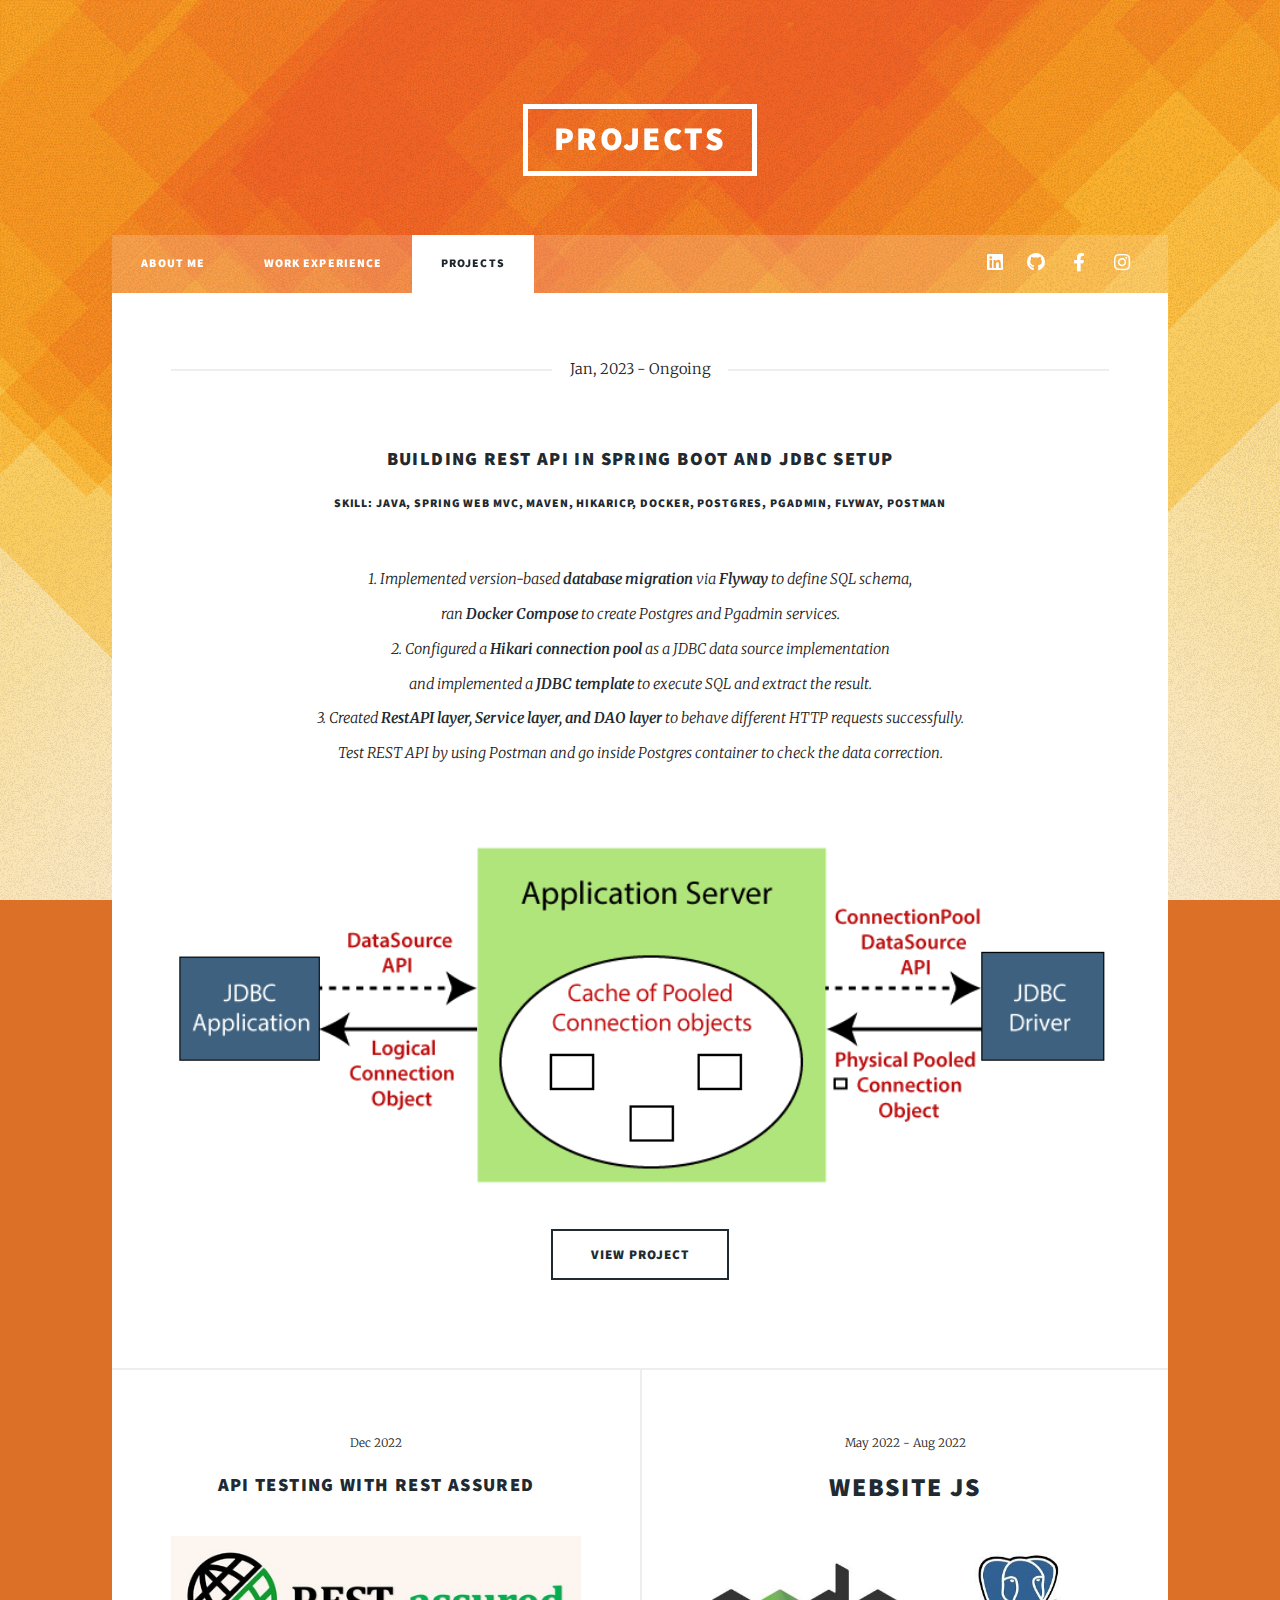
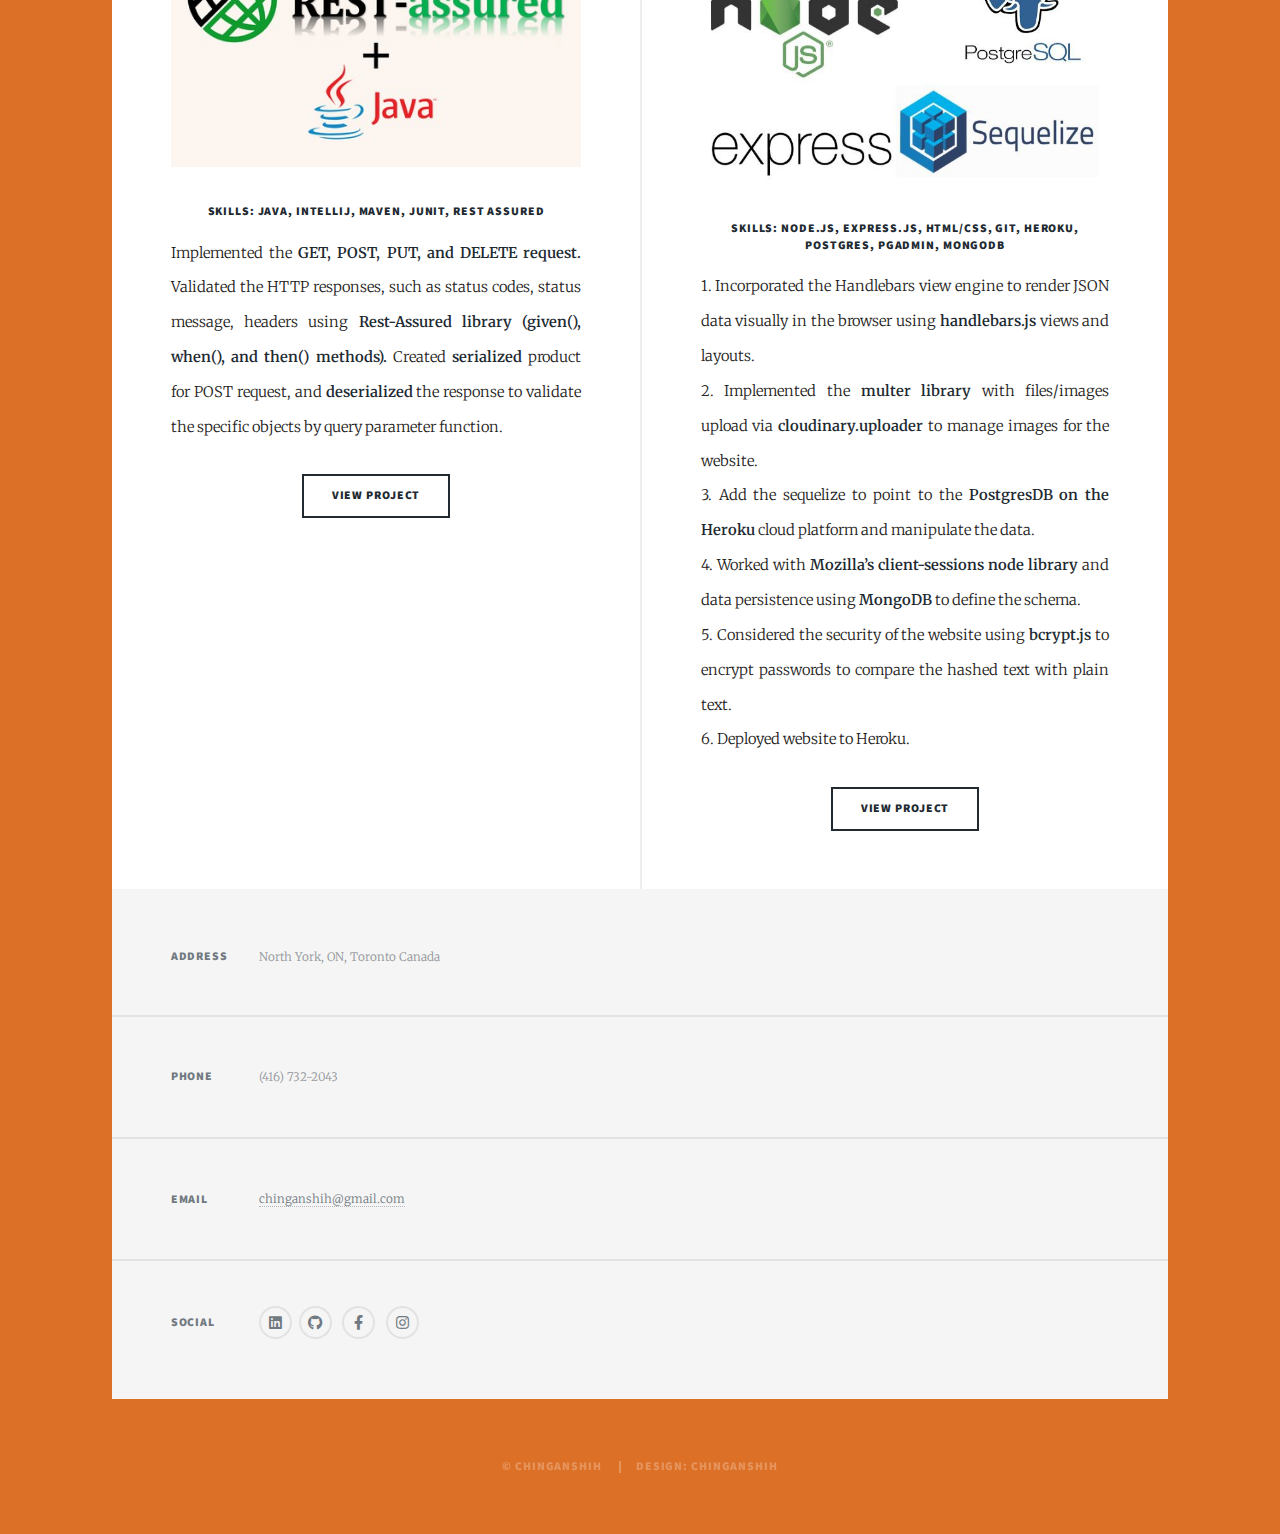
==== commit bf932dea: "Version 4-fix color problem and download resume" ====
--- a/elements.html
+++ b/elements.html
@@ -59,7 +59,7 @@
                         <br> Test REST API by using Postman and go inside Postgres container to check the data correction.
                     </p>
                 </header>
-                <img src="images/springboot-jdbc.png" alt="Spring boot JDBC" />
+                <img src="images/springboot-jdbc.png" alt="Spring boot JDBC" class="image fit" />
                 <ul class="actions special">
                     <li><a href="https://github.com/Chinganshih/jdbc-start" class="button large">view project</a></li>
                 </ul>
--- a/assets/css/main.css
+++ b/assets/css/main.css
@@ -2984,7 +2984,7 @@
     left: 0;
     width: 100%;
     height: 100%;
-    background-color: #c2cd2e;
+    background-color: #e8cd83;
     background-image: url("../../images/overlay.png"), linear-gradient(0deg, rgba(217, 92, 38, 0.1), rgba(219, 131, 69, 0.1)), url("../../images/background.png");
     background-size: auto, auto, 100% auto;
     background-position: center, center, top center;
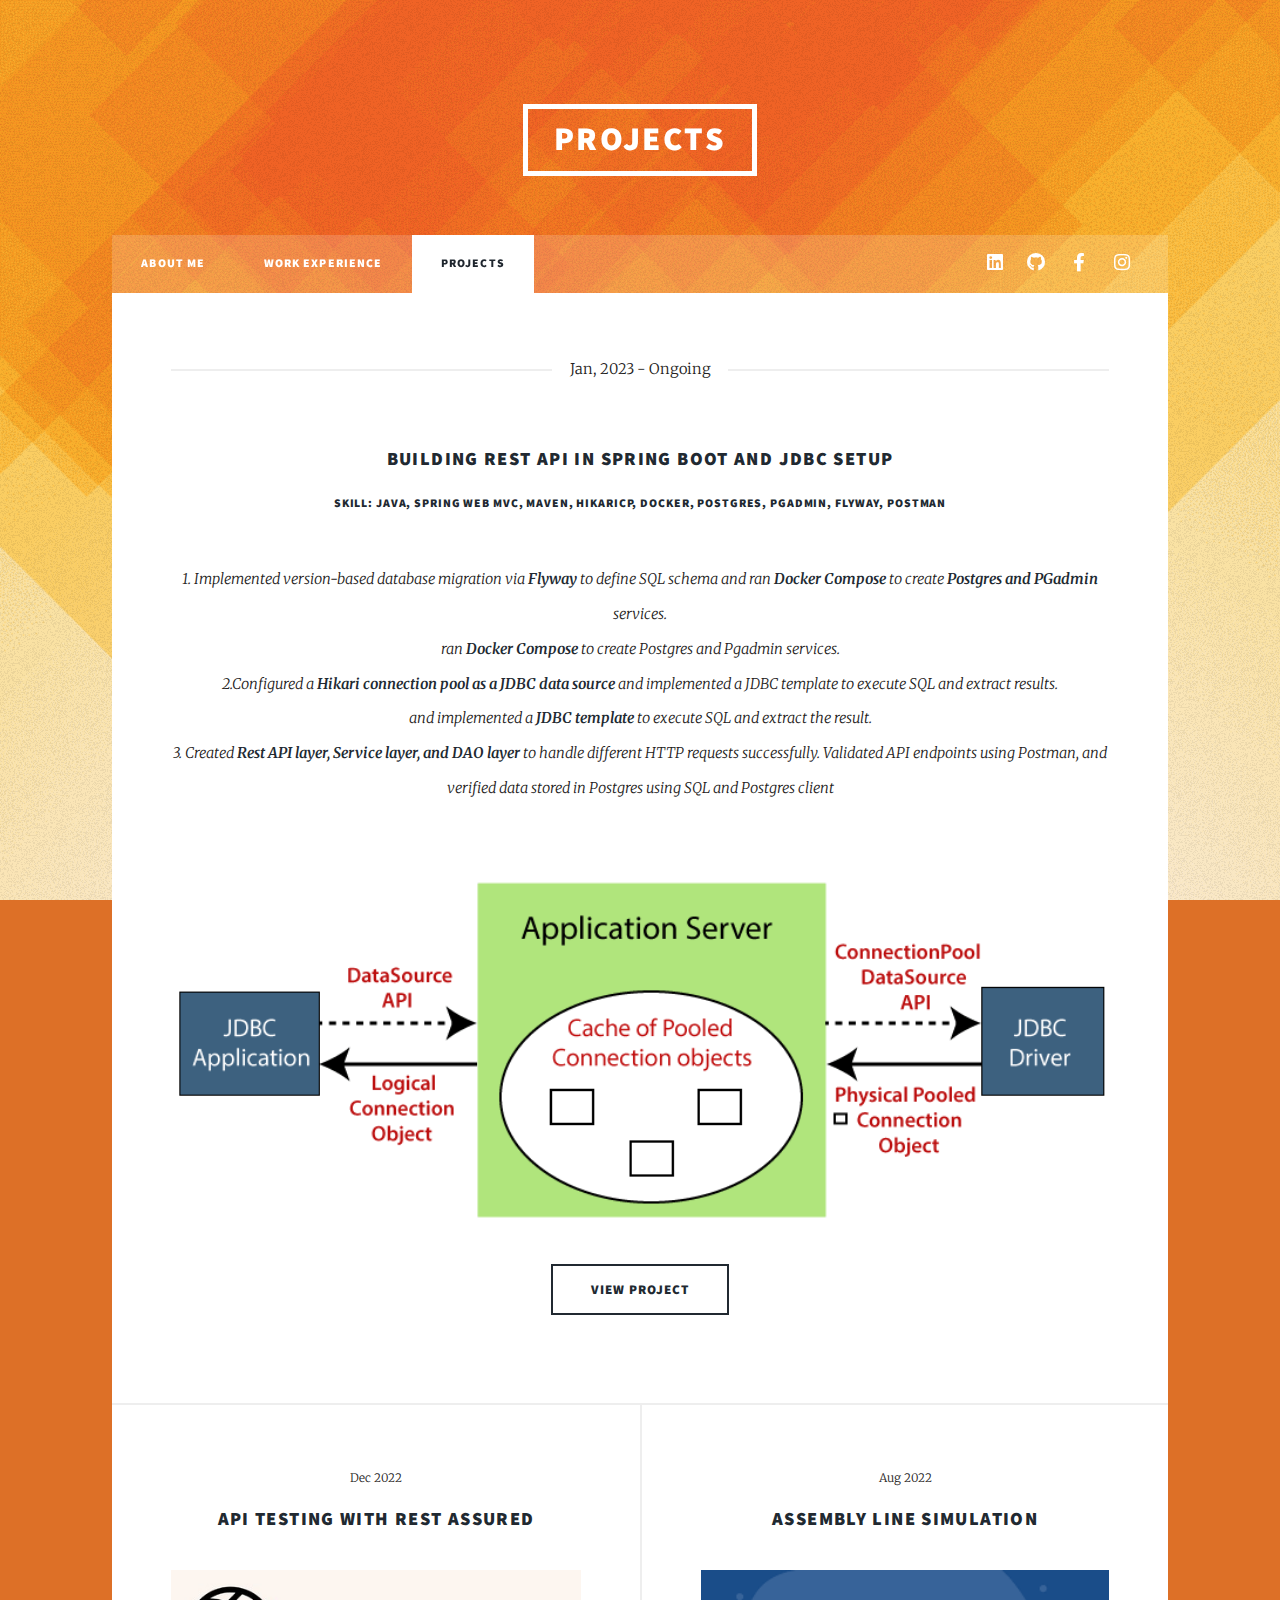
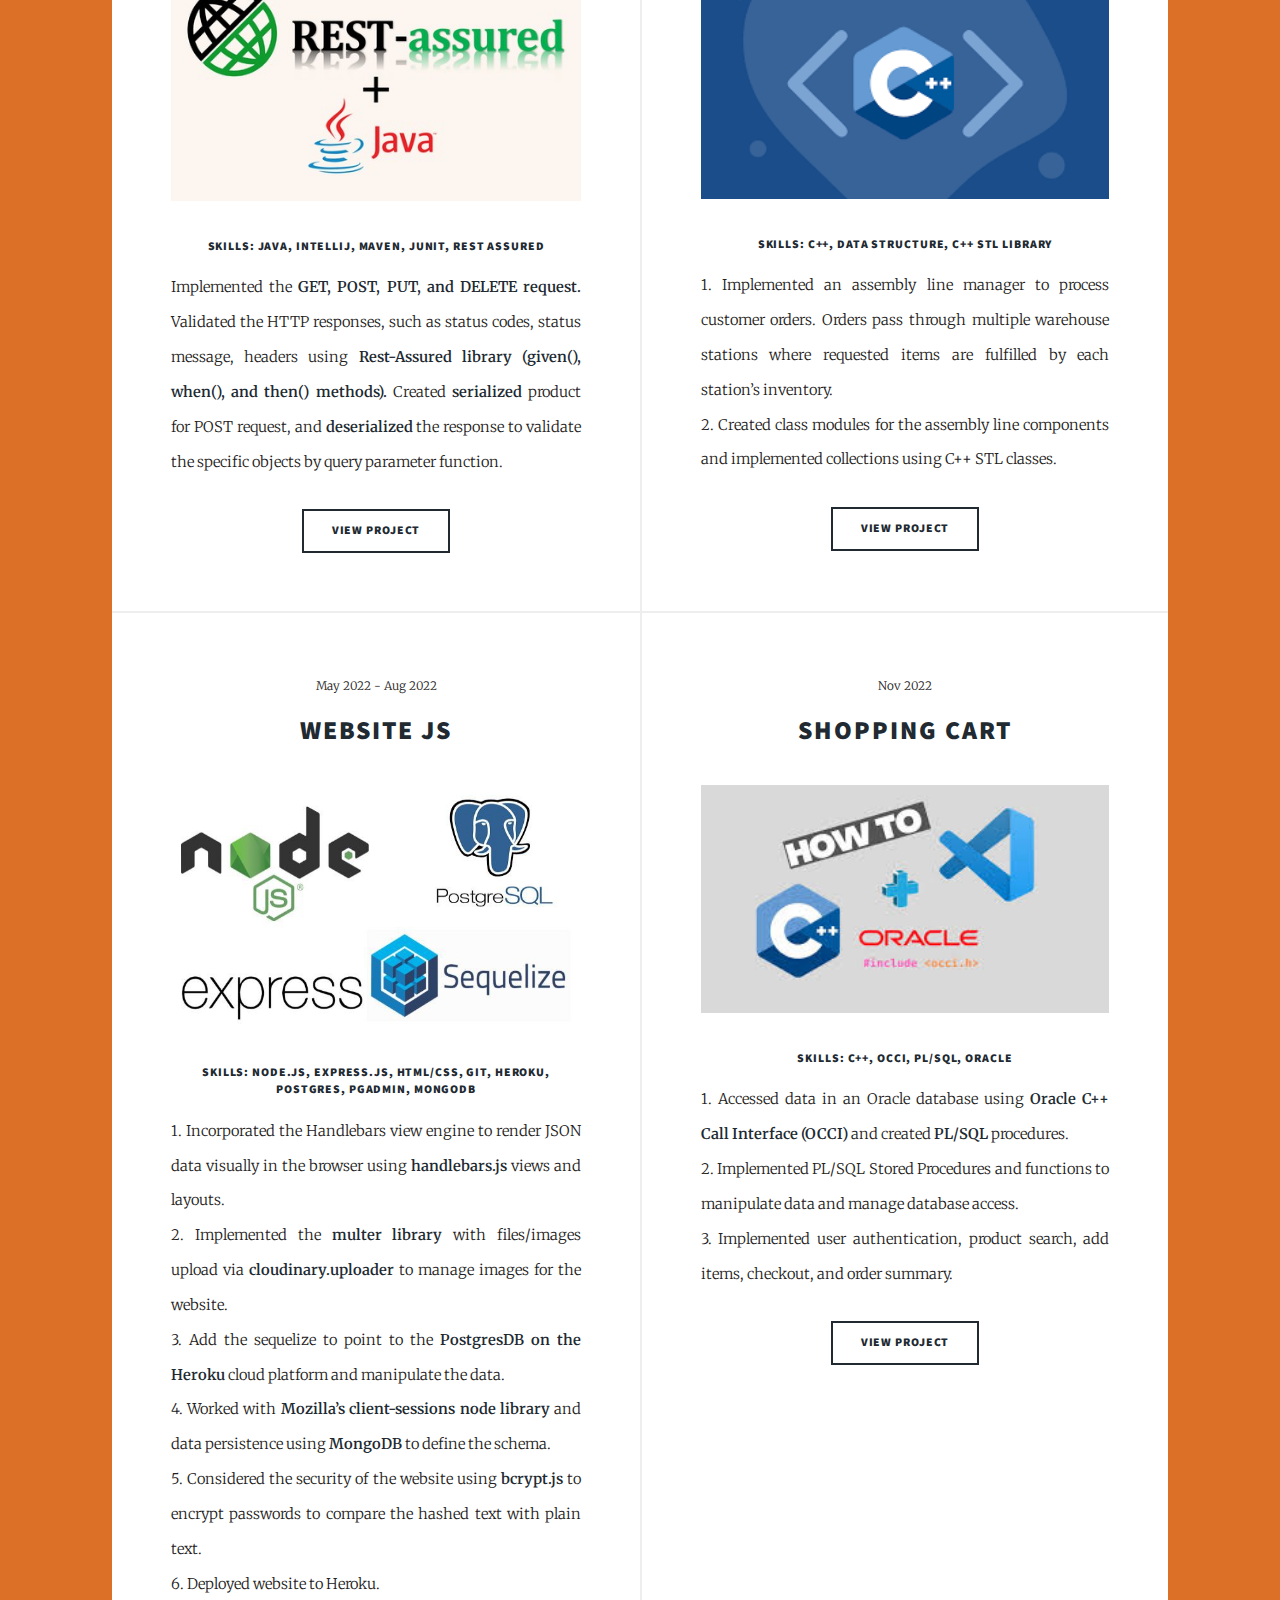
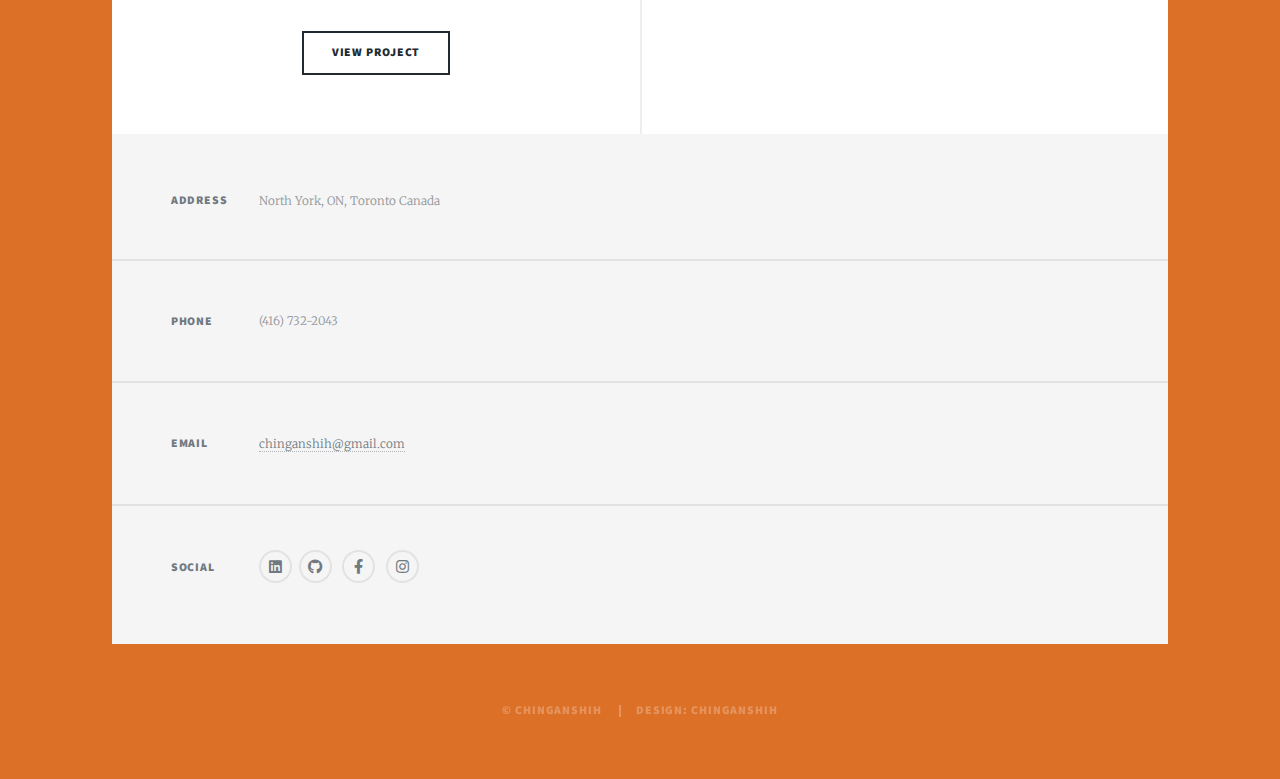
==== commit 08b05ee1: "Update new resume and add projects" ====
--- a/elements.html
+++ b/elements.html
@@ -51,12 +51,11 @@
                     <h3><a href="https://github.com/Chinganshih/jdbc-start">Building REST API in Spring boot and JDBC setup</a></h3>
                     <h6>Skill: Java, Spring Web MVC, Maven, HikariCP, Docker, Postgres, PgAdmin, Flyway, Postman</h6>
                     <p>
-                        <br> 1. Implemented version-based <b>database migration</b> via <b>Flyway</b> to define SQL schema,
+                        <br> 1. Implemented version-based database migration via <b>Flyway</b> to define SQL schema and ran <b>Docker Compose</b> to create <b>Postgres and PGadmin</b> services.
                         <br> ran <b>Docker Compose</b> to create Postgres and Pgadmin services.
-                        <br> 2. Configured a <b>Hikari connection pool</b> as a JDBC data source implementation
+                        <br> 2.Configured a <b>Hikari connection pool as a JDBC data source</b> and implemented a JDBC template to execute SQL and extract results.
                         <br> and implemented a <b>JDBC template</b> to execute SQL and extract the result.
-                        <br> 3. Created <b>RestAPI layer, Service layer, and DAO layer</b> to behave different HTTP requests successfully.
-                        <br> Test REST API by using Postman and go inside Postgres container to check the data correction.
+                        <br> 3. Created <b>Rest API layer, Service layer, and DAO layer</b> to handle different HTTP requests successfully. Validated API endpoints using Postman, and verified data stored in Postgres using SQL and Postgres client
                     </p>
                 </header>
                 <img src="images/springboot-jdbc.png" alt="Spring boot JDBC" class="image fit" />
@@ -78,9 +77,28 @@
                         Implemented the <b>GET, POST, PUT, and DELETE request.</b> Validated the HTTP responses, such as status codes, status message, headers using <b>Rest-Assured library (given(), when(), and then() methods).</b> Created <b>serialized</b>                        product for POST request, and <b>deserialized</b> the response to validate the specific objects by query parameter function.
                     </p>
                     <ul class="actions special">
-                        <li><a href="#" class="button">View Project</a></li>
+                        <li><a href="https://github.com/Chinganshih/Rest-Assured" class="button">View Project</a></li>
                     </ul>
                 </article>
+
+                <article>
+                    <header>
+                        <span class="date">Aug 2022</span>
+                        <h3><a href="#">Assembly Line Simulation</a></h3>
+                    </header>
+                    <a href="https://github.com/Chinganshih/Assembly-Line-project/tree/main/OOP-Project-main" class="image fit"><img src="images/c++.png" /></a>
+                    <h6>Skills: C++, Data Structure, C++ STL Library</h6>
+
+                    <p>
+                        1. Implemented an assembly line manager to process customer orders. Orders pass through multiple warehouse stations where requested items are fulfilled by each station’s inventory.
+                        <br> 2. Created class modules for the assembly line components and implemented collections using C++ STL classes.
+                    </p>
+
+                    <ul class="actions special">
+                        <li><a href="https://github.com/Chinganshih/Assembly-Line-project/tree/main/OOP-Project-main" class="button">View Project</a></li>
+                    </ul>
+                </article>
+
                 <article>
                     <header>
                         <span class="date">May 2022 - Aug 2022</span>
@@ -101,6 +119,20 @@
                 </article>
 
 
+                <article>
+                    <header>
+                        <span class="date">Nov 2022</span>
+                        <h2><a href="https://github.com/Chinganshih/ShoppingCartTODB/blob/main/A2_Group8.cpp">Shopping Cart</h2>
+                    </header>
+                    <a href="#" class="image fit"><img src="images/OCCI.jpg" alt="" /></a>
+                            <h6>Skills: C++, OCCI, PL/SQL, Oracle </h6>
+                            <p> 1. Accessed data in an Oracle database using <b>Oracle C++ Call Interface (OCCI)</b> and created <b>PL/SQL</b> procedures.
+                                <br> 2. Implemented PL/SQL Stored Procedures and functions to manipulate data and manage database access.
+                                <br> 3. Implemented user authentication, product search, add items, checkout, and order summary.
+                                <ul class="actions special">
+                                    <li><a href="https://github.com/Chinganshih/ShoppingCartTODB/blob/main/A2_Group8.cpp" class="button">view project</a></li>
+                                </ul>
+                </article>
             </section>
 
             <!-- Footer -->
